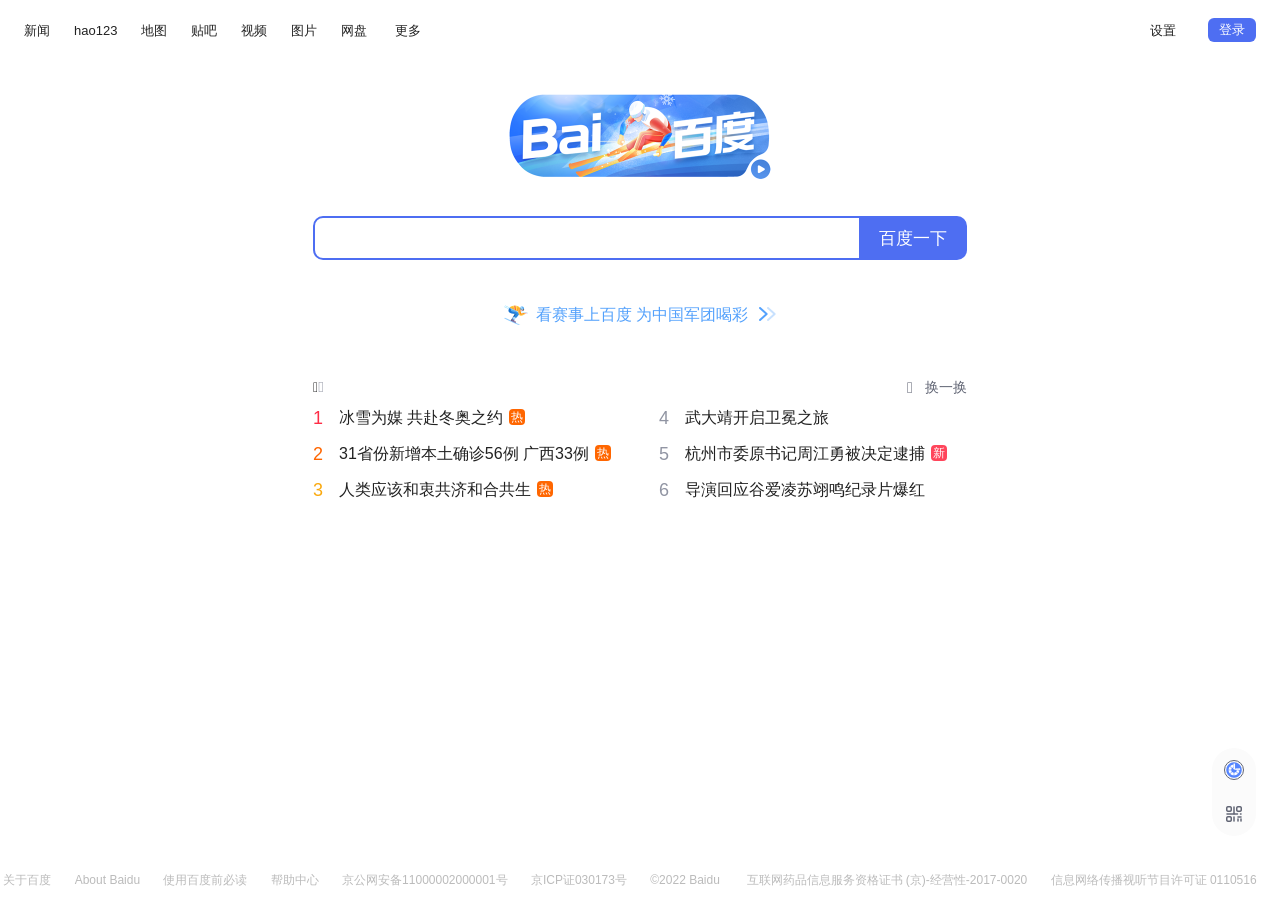
==== index.html @ 0b1e0e80 "first push" ====
<!DOCTYPE html>
<!--STATUS OK-->
<html>

<head>
    <meta charset="utf-8">
    <meta http-equiv="X-UA-Compatible" content="IE=edge,chrome=1">
    <meta content="always" name="referrer">
    <meta name="theme-color" content="#ffffff">
    <meta name="description" content="全球领先的中文搜索引擎、致力于让网民更便捷地获取信息，找到所求。百度超过千亿的中文网页数据库，可以瞬间找到相关的搜索结果。">
    <link rel="shortcut icon" href="favicon.ico" type="image/x-icon">
    <link rel="search" type="application/opensearchdescription+xml" href="/content-search.xml" title="百度搜索">
    <link rel="icon" sizes="any" mask="" href="img/baidu_85beaf5496f291521eb75ba38eacbd87.svg">
    <!-- <link rel="dns-prefetch" href="//dss0.bdstatic.com"> -->
    <!-- <link rel="dns-prefetch" href="//dss1.bdstatic.com"> -->
    <!-- <link rel="dns-prefetch" href="//ss1.bdstatic.com"> -->
    <!-- <link rel="dns-prefetch" href="//sp0.baidu.com"> -->
    <!-- <link rel="dns-prefetch" href="//sp1.baidu.com"> -->
    <!-- <link rel="dns-prefetch" href="//sp2.baidu.com"> -->
    <title>百度一下，你就知道</title>
    <style index="newi" type="text/css">
        #form .bdsug {
            top: 39px
        }

        .bdsug {
            display: none;
            position: absolute;
            width: 535px;
            background: #fff;
            border: 1px solid #ccc !important;
            _overflow: hidden;
            box-shadow: 1px 1px 3px #ededed;
            -webkit-box-shadow: 1px 1px 3px #ededed;
            -moz-box-shadow: 1px 1px 3px #ededed;
            -o-box-shadow: 1px 1px 3px #ededed
        }

        .bdsug li {
            width: 519px;
            color: #000;
            font: 14px arial;
            line-height: 25px;
            padding: 0 8px;
            position: relative;
            cursor: default
        }

        .bdsug li.bdsug-s {
            background: #f0f0f0
        }

        .bdsug-store span,
        .bdsug-store b {
            color: #7A77C8
        }

        .bdsug-store-del {
            font-size: 12px;
            color: #666;
            text-decoration: underline;
            position: absolute;
            right: 8px;
            top: 0;
            cursor: pointer;
            display: none
        }

        .bdsug-s .bdsug-store-del {
            display: inline-block
        }

        .bdsug-ala {
            display: inline-block;
            border-bottom: 1px solid #e6e6e6
        }

        .bdsug-ala h3 {
            line-height: 14px;
            background: url(//www.baidu.com/img/sug_bd.png?v=09816787.png) no-repeat left center;
            margin: 6px 0 4px;
            font-size: 12px;
            font-weight: 400;
            color: #7B7B7B;
            padding-left: 20px
        }

        .bdsug-ala p {
            font-size: 14px;
            font-weight: 700;
            padding-left: 20px
        }

        #m .bdsug .bdsug-direct p {
            color: #00c;
            font-weight: 700;
            line-height: 34px;
            padding: 0 8px;
            margin-top: 0;
            cursor: pointer;
            white-space: nowrap;
            overflow: hidden
        }

        #m .bdsug .bdsug-direct p img {
            width: 16px;
            height: 16px;
            margin: 7px 6px 9px 0;
            vertical-align: middle
        }

        #m .bdsug .bdsug-direct p span {
            margin-left: 8px
        }

        #form .bdsug .bdsug-direct {
            width: auto;
            padding: 0;
            border-bottom: 1px solid #f1f1f1
        }

        #form .bdsug .bdsug-direct p i {
            font-size: 12px;
            line-height: 100%;
            font-style: normal;
            font-weight: 400;
            color: #fff;
            background-color: #2b99ff;
            display: inline;
            text-align: center;
            padding: 1px 5px;
            *padding: 2px 5px 0;
            margin-left: 8px;
            overflow: hidden
        }

        .bdsug .bdsug-pcDirect {
            color: #000;
            font-size: 14px;
            line-height: 30px;
            height: 30px;
            background-color: #f8f8f8
        }

        .bdsug .bdsug-pc-direct-tip {
            position: absolute;
            right: 15px;
            top: 8px;
            width: 55px;
            height: 15px;
            display: block;
            background: url(http://pss.bdstatic.com/r/www/cache/static/global/img/pc_direct_42d6311.png) no-repeat 0 0
        }

        .bdsug li.bdsug-pcDirect-s {
            background-color: #f0f0f0
        }

        .bdsug .bdsug-pcDirect-is {
            color: #000;
            font-size: 14px;
            line-height: 22px;
            background-color: #f5f5f5
        }

        .bdsug .bdsug-pc-direct-tip-is {
            position: absolute;
            right: 15px;
            top: 3px;
            width: 55px;
            height: 15px;
            display: block;
            background: url(http://pss.bdstatic.com/r/www/cache/static/global/img/pc_direct_42d6311.png) no-repeat 0 0
        }

        .bdsug li.bdsug-pcDirect-is-s {
            background-color: #f0f0f0
        }

        .bdsug .bdsug-pcDirect-s .bdsug-pc-direct-tip,
        .bdsug .bdsug-pcDirect-is-s .bdsug-pc-direct-tip-is {
            background-position: 0 -15px
        }

        .bdsug .bdsug-newicon {
            color: #929292;
            opacity: .7;
            font-size: 12px;
            display: inline-block;
            line-height: 22px;
            letter-spacing: 2px
        }

        .bdsug .bdsug-s .bdsug-newicon {
            opacity: 1
        }

        .bdsug .bdsug-newicon i {
            letter-spacing: 0;
            font-style: normal
        }

        .bdsug .bdsug-feedback-wrap {
            display: none
        }

        .toggle-underline {
            text-decoration: none
        }

        .toggle-underline:hover {
            text-decoration: underline
        }

        .bdpfmenu,
        .usermenu {
            border: 1px solid #d1d1d1;
            position: absolute;
            width: 105px;
            top: 36px;
            z-index: 302;
            box-shadow: 1px 1px 5px #d1d1d1;
            -webkit-box-shadow: 1px 1px 5px #d1d1d1;
            -moz-box-shadow: 1px 1px 5px #d1d1d1;
            -o-box-shadow: 1px 1px 5px #d1d1d1
        }

        .bdpfmenu {
            font-size: 12px;
            background-color: #fff
        }

        .bdpfmenu a,
        .usermenu a {
            display: block;
            text-align: left;
            margin: 0 !important;
            padding: 0 9px;
            line-height: 26px;
            text-decoration: none
        }

        .briiconsbg {
            background-repeat: no-repeat;
            background-size: 300px 18px;
            background-image: url(http://pss.bdstatic.com/r/www/cache/static/home/img/icons_0c37e9b.png);
            background-image: url(http://pss.bdstatic.com/r/www/cache/static/home/img/icons_809ae65.gif)\9
        }

        .bdpfmenu a:link,
        .bdpfmenu a:visited,
        #u .usermenu a:link,
        #u .usermenu a:visited {
            background: #fff;
            color: #333
        }

        .bdpfmenu a:hover,
        .bdpfmenu a:active,
        #u .usermenu a:hover,
        #u .usermenu a:active {
            background: #38f;
            text-decoration: none;
            color: #fff
        }

        .bdpfmenu {
            width: 70px
        }

        #wrapper .bdnuarrow {
            width: 0;
            height: 0;
            font-size: 0;
            line-height: 0;
            display: block;
            position: absolute;
            top: -10px;
            left: 50%;
            margin-left: -5px
        }

        #wrapper .bdnuarrow em,
        #wrapper .bdnuarrow i {
            width: 0;
            height: 0;
            font-size: 0;
            line-height: 0;
            display: block;
            position: absolute;
            border: 5px solid transparent;
            border-style: dashed dashed solid
        }

        #wrapper .bdnuarrow em {
            border-bottom-color: #d8d8d8;
            top: -1px
        }

        #wrapper .bdnuarrow i {
            border-bottom-color: #fff;
            top: 0
        }

        #gxszHead .prefpanelclose {
            cursor: pointer;
            width: 16px;
            height: 16px;
            float: right;
            margin-top: 7px;
            background-position: -248px 0
        }

        #gxszHead .prefpanelclose:hover {
            background-position: -264px 0
        }

        .s_ipt::-webkit-input-placeholder {
            padding-left: 3px;
            color: #aaa;
            font-size: 13px
        }

        .s_ipt::-moz-placeholder {
            padding-left: 3px;
            color: #aaa;
            font-size: 13px
        }

        .s_ipt:-ms-input-placeholder {
            padding-left: 3px;
            color: #aaa;
            font-size: 13px
        }

        .s_ipt::placeholder {
            padding-left: 3px;
            color: #aaa;
            font-size: 13px
        }

        .kw-placeholder {
            position: absolute;
            top: 0;
            left: 0;
            color: #aaa;
            font-size: 13px;
            height: 40px;
            line-height: 40px;
            padding-left: 10px;
            max-width: 360px;
            z-index: 99;
            pointer-events: none
        }

        .kw-placeholder.kw-placehlder-high {
            height: 40px;
            line-height: 40px
        }

        .kw-placeholder.placeholders-hidden {
            visibility: hidden
        }

        #head_wrapper #form .bdsug-new {
            width: 544px;
            top: 35px;
            border-radius: 0 0 10px 10px;
            border: 2px solid #4E6EF2 !important;
            border-top: 0 !important;
            box-shadow: none;
            font-family: Arial, "PingFang SC", "Microsoft YaHei", sans-serif;
            z-index: 1
        }

        #head_wrapper.sam_head_wrapper2 #form .bdsug-new {
            width: 545px;
            z-index: 1;
            border: 1px solid #4E6EF2 !important;
            border-top: 0 !important
        }

        #head_wrapper #form .bdsug-new ul {
            margin: 7px 14px 0;
            padding: 8px 0 7px;
            background: 0 0;
            border-top: 2px solid #f5f5f6
        }

        #head_wrapper #form .bdsug-new ul li {
            width: auto;
            padding-left: 14px;
            margin-left: -14px;
            margin-right: -14px;
            color: #626675;
            line-height: 28px;
            background: 0 0;
            font-family: Arial, "PingFang SC", "Microsoft YaHei", sans-serif
        }

        #head_wrapper #form .bdsug-new ul li span {
            color: #626675
        }

        #head_wrapper #form .bdsug-new ul li b {
            font-weight: 400;
            color: #222
        }

        #head_wrapper #form .bdsug-new .bdsug-store-del {
            font-size: 13px;
            text-decoration: none;
            color: #9195A3;
            right: 16px
        }

        #head_wrapper #form .bdsug-new .bdsug-store-del:hover {
            color: #315EFB;
            cursor: pointer
        }

        #head_wrapper #form .bdsug-new ul li:hover,
        #head_wrapper #form .bdsug-new ul li:hover span,
        #head_wrapper #form .bdsug-new ul li:hover b {
            cursor: pointer
        }

        .wrapper_new #form .bdsug-new .bdsug-s {
            background-color: #F5F5F6 !important
        }

        .wrapper_new #form .sam_search .bdsug-new .bdsug-s {
            background-color: #F1F3FD !important
        }

        #head_wrapper #form .sam_search .bdsug-new .bdsug-s {
            background-color: #F1F3FD !important
        }

        #head .s-down #form .bdsug-new {
            top: 32px
        }

        .s-skin-hasbg #head_wrapper #form .bdsug-new {
            border-color: #4569ff !important;
            border-top: 0 !important
        }

        .s-skin-hasbg #head_wrapper.s-down #form .bdsug-new {
            border-color: #4e6ef2 !important;
            border-top: 0 !important
        }

        .s-skin-hasbg #head_wrapper.s-down #form.sam_search .bdsug-new {
            border-color: rgba(0, 0, 0, .05) !important;
            border-top: 1px solid rgba(0, 0, 0, .05) !important;
            top: 54px !important
        }

        #head_wrapper #form .bdsug-new .bdsug-s,
        #head_wrapper #form .bdsug-new .bdsug-s span,
        #head_wrapper #form .bdsug-new .bdsug-s b {
            color: #315EFB
        }

        #head_wrapper #form .bdsug-new>div span:hover,
        #head_wrapper #form .bdsug-new>div a:hover {
            color: #315EFB !important
        }

        #head_wrapper #form #kw.new-ipt-focus {
            border-color: #4e6ef2
        }

        #head_wrapper.s-down #form .sam-bdsug.bdsug-new {
            top: 52px
        }

        #head_wrapper #form .sam-bdsug.bdsug-new {
            width: 100%;
            box-shadow: 0 4px 4px 0 rgba(0, 0, 0, .1);
            border: 1px solid rgba(0, 0, 0, .05) !important;
            border-radius: 12px;
            top: 56px
        }

        #head_wrapper #form .sam-bdsug.bdsug-new ul {
            border: 0;
            padding: 0 0 7px
        }

        #head_wrapper #form .sam-bdsug.bdsug-new ul li {
            line-height: 32px
        }

        #head_wrapper #form .sam-bdsug.bdsug-new ul .bdsug-s {
            background-color: #F1F3FD !important
        }

        #head_wrapper #form .sam-bdsug.bdsug-new .bdsug-store-del {
            right: 15px
        }

        .sam_search .sam_search_rec,
        .sam_search .sam_search_soutu {
            z-index: 1;
            display: none;
            position: absolute;
            top: 50%;
            margin-top: -12px;
            font-size: 24px;
            color: #4E6EF2;
            height: 24px;
            line-height: 24px;
            width: 24px;
            cursor: pointer;
            -webkit-transform: translate3d(0, 0, 0);
            transform: translate3d(0, 0, 0);
            transition: transform .3s ease
        }

        .sam_search .sam_search_rec {
            right: 54px
        }

        .sam_search .sam_search_soutu {
            right: 14px
        }

        .sam_search .sam_search_rec:hover,
        .sam_search .sam_search_soutu:hover {
            color: #1D4FFF !important;
            transform: scale(1.08, 1.08)
        }

        .sam_search .sam_search_rec_hover,
        .sam_search .sam_search_soutu_hover {
            background: #626675;
            border-radius: 8px;
            height: 32px;
            width: 76px;
            text-align: center;
            line-height: 32px;
            font-size: 13px;
            color: #FFF;
            position: absolute;
            z-index: 2;
            top: 50px
        }

        .sam_search .sam_search_rec_hover:before,
        .sam_search .sam_search_soutu_hover:before {
            content: '';
            border: 4px solid transparent;
            border-bottom: 4px solid #626675;
            position: absolute;
            left: 50%;
            top: -8px;
            margin-left: -4px
        }

        .sam_search .sam_search_rec_hover {
            right: 29px
        }

        .sam_search .sam_search_soutu_hover {
            display: none;
            right: -12px
        }
    </style>
    <style type="text/css" index="superbase">
        blockquote,
        body,
        button,
        dd,
        dl,
        dt,
        fieldset,
        form,
        h1,
        h2,
        h3,
        h4,
        h5,
        h6,
        hr,
        input,
        legend,
        li,
        ol,
        p,
        pre,
        td,
        textarea,
        th,
        ul {
            margin: 0;
            padding: 0
        }

        html {
            color: #000;
            overflow-y: scroll;
            overflow: -moz-scrollbars
        }

        body,
        button,
        input,
        select,
        textarea {
            font-size: 12px;
            font-family: Arial, sans-serif
        }

        h1,
        h2,
        h3,
        h4,
        h5,
        h6 {
            font-size: 100%
        }

        em {
            font-style: normal
        }

        small {
            font-size: 12px
        }

        ol,
        ul {
            list-style: none
        }

        a {
            text-decoration: none
        }

        a:hover {
            text-decoration: underline
        }

        legend {
            color: #000
        }

        fieldset,
        img {
            border: 0
        }

        button,
        input,
        select,
        textarea {
            font-size: 100%
        }

        table {
            border-collapse: collapse;
            border-spacing: 0
        }

        img {
            -ms-interpolation-mode: bicubic
        }

        textarea {
            resize: vertical
        }

        .left {
            float: left
        }

        .right {
            float: right
        }

        .overflow {
            overflow: hidden
        }

        .hide {
            display: none
        }

        .block {
            display: block
        }

        .inline {
            display: inline
        }

        .error {
            color: red;
            font-size: 12px
        }

        button,
        label {
            cursor: pointer
        }

        .clearfix:after {
            content: '\20';
            display: block;
            height: 0;
            clear: both
        }

        .clearfix {
            zoom: 1
        }

        .clear {
            clear: both;
            height: 0;
            line-height: 0;
            font-size: 0;
            visibility: hidden;
            overflow: hidden
        }

        .wordwrap {
            word-break: break-all;
            word-wrap: break-word
        }

        .s-yahei {
            font-family: arial, 'Microsoft Yahei', '微软雅黑'
        }

        pre.wordwrap {
            white-space: pre-wrap
        }

        body {
            text-align: center;
            background: #fff
        }

        body,
        form {
            position: relative;
            z-index: 0
        }

        td {
            text-align: left
        }

        img {
            border: 0
        }

        #s_wrap {
            position: relative;
            z-index: 0;
            min-width: 1000px
        }

        #wrapper {
            height: 100%
        }

        #head .s-ps-islite {
            _padding-bottom: 370px
        }

        #head_wrapper.s-ps-islite {
            padding-bottom: 370px
        }

        #head_wrapper.s-ps-islite #s_lm_wrap {
            bottom: 298px;
            background: 0 0 !important;
            filter: none !important
        }

        #head_wrapper.s-ps-islite .s_form {
            position: relative;
            z-index: 1
        }

        #head_wrapper.s-ps-islite .fm {
            position: absolute;
            bottom: 0
        }

        #head_wrapper.s-ps-islite .s-p-top {
            position: absolute;
            bottom: 40px;
            width: 100%;
            height: 181px
        }

        #head_wrapper.s-ps-islite #s_lg_img,
        #head_wrapper.s-ps-islite #s_lg_img_aging,
        #head_wrapper.s-ps-islite #s_lg_img_new {
            position: static;
            margin: 33px auto 0 auto
        }

        .s_lm_hide {
            display: none !important
        }

        #head_wrapper.s-down #s_lm_wrap {
            display: none
        }

        .s-lite-version #m {
            padding-top: 125px
        }

        #s_lg_img,
        #s_lg_img_aging,
        #s_lg_img_new {
            position: absolute;
            bottom: 10px;
            left: 50%;
            margin-left: -135px
        }

        #form {
            z-index: 1
        }

        #s_lm_wrap {
            position: absolute;
            margin-left: -447px;
            bottom: 0;
            left: 50%;
            z-index: 0;
            height: 30px;
            width: 895px;
            line-height: 30px;
            text-align: center
        }

        .s-skin-hasbg #s_lm_wrap {
            background: 0 0;
            background-image: -webkit-gradient(linear, left top, left bottom, from(rgba(0, 0, 0, .3)), to(rgba(0, 0, 0, .3)));
            background-image: -moz-linear-gradient(rgba(0, 0, 0, .3) 0, rgba(0, 0, 0, .3) 100%);
            background-image: -ms-linear-gradient(rgba(0, 0, 0, .3) 0, rgba(0, 0, 0, .3) 100%);
            background-image: -o-linear-gradient(rgba(0, 0, 0, .3) 0, rgba(0, 0, 0, .3) 100%);
            background-image: linear-gradient(rgba(0, 0, 0, .3) 0, rgba(0, 0, 0, .3) 100%);
            filter: progid:DXImageTransform.Microsoft.gradient(startColorstr=#66000000, endColorstr=#66000000)
        }

        #s_lm_wrap.s-down {
            display: none
        }

        #lm {
            color: #666;
            height: 15px;
            line-height: 16px;
            padding: 7px 0
        }

        #lm a {
            text-decoration: underline;
            color: #666
        }

        #nv {
            margin: 0 0 5px;
            _margin-bottom: 4px;
            padding: 2px 0 0;
            text-align: left;
            text-indent: 50px
        }

        #nv a,
        #nv b {
            margin-left: 19px
        }

        #lk,
        #nv a,
        #nv b,
        .btn {
            font-size: 14px
        }

        .s-down .s_form {
            padding-left: 0;
            margin-top: 0;
            min-height: 0
        }

        .s_form .tools {
            position: absolute;
            right: -55px
        }

        .s_form_wrapper {
            height: 100%
        }

        #head_wrapper.s-down #mCon span {
            color: #000
        }

        #lk {
            margin: 33px 0
        }

        #lk span {
            font: 14px "\5b8b\4f53"
        }

        #lh {
            margin: 16px 0 5px;
            word-spacing: 3px
        }

        #mCon {
            height: 15px;
            line-height: 15px;
            width: 28px;
            padding: 10px 8px 0 0;
            cursor: pointer;
            background: url(http://ss.bdimg.com/static/superman/img/spis7-d578e7ff4b.png) no-repeat -684px -605px
        }

        #mCon span {
            color: #333;
            cursor: default;
            display: block
        }

        #mCon .hw {
            text-decoration: underline;
            cursor: pointer
        }

        #mMenu {
            width: 56px;
            border: 1px solid #9b9b9b;
            list-style: none;
            position: absolute;
            right: -9px;
            top: 30px;
            display: none;
            background: #fff;
            box-shadow: 1px 1px 2px #ccc;
            -moz-box-shadow: 1px 1px 2px #ccc;
            -webkit-box-shadow: 1px 1px 2px #ccc;
            filter: progid:DXImageTransform.Microsoft.Shadow(Strength=2, Direction=135, Color="#cccccc")\9
        }

        #mMenu a,
        #mMenu a:visited {
            color: #00c;
            width: 100%;
            height: 100%;
            display: block;
            line-height: 22px;
            text-indent: 6px;
            text-decoration: none;
            filter: none\9
        }

        #mMenu a:hover {
            background: #ebebeb
        }

        #mMenu .ln {
            height: 1px;
            background: #ebebeb;
            overflow: hidden;
            font-size: 1px;
            line-height: 1px;
            margin-top: -1px
        }

        #cp,
        #cp a {
            color: #77c
        }

        #tb_mr {
            color: #00c;
            cursor: pointer;
            position: relative;
            z-index: 200
        }

        #tb_mr b {
            font-weight: 400
        }

        #nv a,
        #tb_mr b {
            text-decoration: underline
        }

        #nv a {
            color: #00c
        }

        #hwr_div,
        #loading {
            z-index: 3000
        }

        .bd_bear_home {
            display: none
        }

        #mHolder {
            display: none
        }

        #mHolder .c-icon {
            right: 0;
            top: 0;
            position: absolute;
            float: right;
            width: 15px;
            height: 15px
        }

        .main {
            display: none
        }

        #s_feed {
            display: none
        }

        .s-ps-sug {
            border: 1px solid #ccc !important;
            box-shadow: 1px 1px 3px #ededed;
            -webkit-box-shadow: 1px 1px 3px #ededed;
            -moz-box-shadow: 1px 1px 3px #ededed;
            -o-box-shadow: 1px 1px 3px #ededed;
            position: absolute;
            top: 32px;
            left: 0
        }

        .s-ps-sug table {
            width: 100%;
            background: #fff;
            cursor: default
        }

        .s-ps-sug td {
            color: #000;
            font: 14px arial;
            height: 25px;
            line-height: 25px;
            padding: 0 8px
        }

        .s-ps-sug td b {
            color: #000
        }

        .s-ps-sug .mo {
            background: #ebebeb;
            cursor: pointer
        }

        .s-ps-sug .ml {
            background: #fff
        }

        .s-ps-sug td.sug_storage {
            color: #7a77c8
        }

        .s-ps-sug td.sug_storage b {
            color: #7a77c8
        }

        .s-ps-sug .sug_del {
            font-size: 12px;
            color: #666;
            text-decoration: underline;
            float: right;
            cursor: pointer;
            display: none
        }

        .s-ps-sug .sug_del {
            font-size: 12px;
            color: #666;
            text-decoration: underline;
            float: right;
            cursor: pointer;
            display: none
        }

        .s-ps-sug .mo .sug_del {
            display: block
        }

        .s-ps-sug .sug_ala {
            border-bottom: 1px solid #e6e6e6
        }

        .s-ps-sug td h3 {
            line-height: 14px;
            margin: 6px 0 4px 0;
            font-size: 12px;
            font-weight: 400;
            color: #7b7b7b;
            padding-left: 20px;
            background: url(img/sug_bd.png) no-repeat left center
        }

        .s-ps-sug td p {
            font-size: 14px;
            font-weight: 700;
            padding-left: 20px
        }

        .s-ps-sug td p span {
            font-size: 12px;
            font-weight: 400;
            color: #7b7b7b
        }

        #s_user_center {
            font-weight: 400;
            background-position: right -223px\9
        }

        #s_user_center_menu {
            right: 131px
        }

        .s-ps-islite #nv {
            padding-top: 22px;
            line-height: 16px;
            height: 16px;
            margin-bottom: 13px
        }

        #form .bdsug .bdsug-direct {
            width: auto;
            padding: 0;
            border-bottom: 1px solid #f1f1f1
        }

        #head_wrapper .bdsug .bdsug-direct p {
            color: #00c;
            font-weight: 700;
            line-height: 34px;
            padding: 0 8px;
            margin-top: 0;
            cursor: pointer;
            white-space: nowrap;
            overflow: hidden
        }

        #head_wrapper .bdsug .bdsug-direct p img {
            width: 16px;
            height: 16px;
            margin: 7px 6px 9px 0;
            vertical-align: middle
        }

        #head_wrapper .bdsug .bdsug-direct p span {
            margin-left: 8px
        }

        #head_wrapper .bdsug .bdsug-direct p i {
            font-size: 12px;
            line-height: 100%;
            font-style: normal;
            font-weight: 400;
            color: #fff;
            background-color: #2b99ff;
            display: inline;
            text-align: center;
            padding: 1px 5px;
            *padding: 2px 5px 0 5px;
            margin-left: 8px;
            overflow: hidden
        }

        #result_logo,
        #s_tab,
        #u,
        #wrapper_wrapper {
            display: none
        }

        #prefpanel {
            background: #fafafa;
            display: none;
            opacity: 0;
            position: fixed;
            _position: absolute;
            top: -359px;
            z-index: 500;
            width: 100%;
            min-width: 960px;
            border-bottom: 1px solid #ebebeb;
            *left: 0 !important;
            text-align: left
        }

        #prefpanel form {
            _width: 850px
        }

        @font-face {
            font-family: cIconfont;
            src: url(http://ss.bdimg.com/static/superman/font/iconfont-5f3e71d33e.eot);
            src: url(http://ss.bdimg.com/static/superman/font/iconfont-5f3e71d33e.eot?#iefix) format('embedded-opentype'), url(http://ss.bdimg.com/static/superman/font/iconfont-3585cbf68d.woff2) format('woff2'), url(http://ss.bdimg.com/static/superman/font/iconfont-37ce8725be.woff) format('woff'), url(http://ss.bdimg.com/static/superman/font/iconfont-1965a6bc45.ttf) format('truetype'), url(http://ss.bdimg.com/static/superman/font/iconfont-2f199a6ba1.svg#iconfont) format('svg')
        }

        .c-gap-top-small {
            margin-top: 3px
        }

        .c-gap-top {
            margin-top: 7px
        }

        .c-gap-top-large {
            margin-top: 11px
        }

        .c-gap-top-mini {
            margin-top: 2px
        }

        .c-gap-top-xsmall {
            margin-top: 4px
        }

        .c-gap-top-middle {
            margin-top: 10px
        }

        .c-gap-bottom-small {
            margin-bottom: 3px
        }

        .c-gap-bottom {
            margin-bottom: 7px
        }

        .c-gap-bottom-large {
            margin-bottom: 11px
        }

        .c-gap-bottom-mini {
            margin-bottom: 2px
        }

        .c-gap-bottom-xsmall {
            margin-bottom: 4px
        }

        .c-gap-bottom-middle {
            margin-bottom: 10px
        }

        .c-gap-left {
            margin-left: 12px
        }

        .c-gap-left-small {
            margin-left: 8px
        }

        .c-gap-left-xsmall {
            margin-left: 4px
        }

        .c-gap-left-mini {
            margin-left: 2px
        }

        .c-gap-left-large {
            margin-left: 16px
        }

        .c-gap-left-middle {
            margin-left: 10px
        }

        .c-gap-right {
            margin-right: 12px
        }

        .c-gap-right-small {
            margin-right: 8px
        }

        .c-gap-right-xsmall {
            margin-right: 4px
        }

        .c-gap-right-mini {
            margin-right: 2px
        }

        .c-gap-right-large {
            margin-right: 16px
        }

        .c-gap-right-middle {
            margin-right: 10px
        }

        .c-gap-icon-right-small {
            margin-right: 5px
        }

        .c-gap-icon-right {
            margin-right: 10px
        }

        .c-gap-icon-left-small {
            margin-left: 5px
        }

        .c-gap-icon-left {
            margin-left: 10px
        }

        .c-row {
            *zoom: 1
        }

        .c-row:after {
            display: block;
            height: 0;
            content: "";
            clear: both;
            visibility: hidden
        }

        .c-span1 {
            width: 32px
        }

        .c-span2 {
            width: 80px
        }

        .c-span3 {
            width: 128px
        }

        .c-span4 {
            width: 176px
        }

        .c-span5 {
            width: 224px
        }

        .c-span6 {
            width: 272px
        }

        .c-span7 {
            width: 320px
        }

        .c-span8 {
            width: 368px
        }

        .c-span9 {
            width: 416px
        }

        .c-span10 {
            width: 464px
        }

        .c-span11 {
            width: 512px
        }

        .c-span12 {
            width: 560px
        }

        .c-span10,
        .c-span11,
        .c-span12,
        .c-span2,
        .c-span3,
        .c-span4,
        .c-span5,
        .c-span6,
        .c-span7,
        .c-span8,
        .c-span9 {
            float: left;
            _display: inline;
            margin-right: 16px;
            list-style: none
        }

        .c-span-last {
            margin-right: 0
        }

        .c-span-last-s {
            margin-right: 0
        }

        .c-feed-box .c-span1 {
            width: 43px
        }

        .c-feed-box .c-span2 {
            width: 90px
        }

        .c-feed-box .c-span3 {
            width: 137px
        }

        .c-feed-box .c-span4 {
            width: 184px
        }

        .c-feed-box .c-span5 {
            width: 231px
        }

        .c-feed-box .c-span6 {
            width: 278px
        }

        .c-feed-box .c-span7 {
            width: 325px
        }

        .c-feed-box .c-span8 {
            width: 372px
        }

        .c-feed-box .c-span9 {
            width: 419px
        }

        .c-feed-box .c-span10 {
            width: 466px
        }

        .c-feed-box .c-span11 {
            width: 513px
        }

        .c-feed-box .c-span12 {
            width: 560px
        }

        .c-feed-box .c-span10,
        .c-feed-box .c-span11,
        .c-feed-box .c-span12,
        .c-feed-box .c-span2,
        .c-feed-box .c-span3,
        .c-feed-box .c-span4,
        .c-feed-box .c-span5,
        .c-feed-box .c-span6,
        .c-feed-box .c-span7,
        .c-feed-box .c-span8,
        .c-feed-box .c-span9 {
            margin-right: 4px
        }

        .c-feed-box .c-span-last {
            margin-right: 0
        }

        .c-index {
            display: inline-block;
            width: 14px;
            padding: 1px 0;
            line-height: 100%;
            text-align: center;
            color: #fff;
            background-color: #8eb9f5;
            font-size: 12px
        }

        .c-index-hot,
        .c-index-hot1 {
            background-color: #f54545
        }

        .c-index-hot2 {
            background-color: #ff8547
        }

        .c-index-hot3 {
            background-color: #ffac38
        }

        .c-index-single {
            display: inline-block;
            background: 0 0;
            color: #9195a3;
            width: 18px;
            font-size: 15px;
            letter-spacing: -1px
        }

        .c-index-single-hot,
        .c-index-single-hot1 {
            color: #fe2d46
        }

        .c-index-single-hot2 {
            color: #f60
        }

        .c-index-single-hot3 {
            color: #faa90e
        }

        .c-font-sigma {
            font: 36px/60px Arial, sans-serif
        }

        .c-font-large {
            font: 20px/30px Arial, sans-serif
        }

        .c-font-big {
            font: 20px/30px Arial, sans-serif
        }

        .c-font-special {
            font: 16px/26px Arial, sans-serif
        }

        .c-font-medium {
            font: 14px/24px Arial, sans-serif
        }

        .c-font-middle {
            font: 14px/24px Arial, sans-serif
        }

        .c-font-normal {
            font: 13px/23px Arial, sans-serif
        }

        .c-font-small {
            font: 12px/20px Arial, sans-serif
        }

        .c-font-family {
            font-family: Arial, sans-serif
        }

        .c-color-t {
            color: #222
        }

        .c-color-text {
            color: #333
        }

        .c-color-gray {
            color: #626675
        }

        .c-color-gray2 {
            color: #9195a3
        }

        .c-color-visited {
            color: #626675
        }

        .c-color-orange {
            color: #fa4901
        }

        .c-color-green {
            color: #0ebe90
        }

        .c-color-ad {
            color: #77a9f9
        }

        .c-color-red {
            color: #f63051
        }

        .c-color-red:visited {
            color: #f63051
        }

        .c-color-warn {
            color: #ff7900
        }

        .c-color-warn:visited {
            color: #ff7900
        }

        .c-color-link {
            color: #3951b3
        }

        .c-btn,
        .c-btn:visited {
            color: #333 !important
        }

        .c-btn {
            display: inline-block;
            overflow: hidden;
            font-family: inherit;
            font-weight: 400;
            text-align: center;
            vertical-align: middle;
            outline: 0;
            border: 0;
            height: 30px;
            width: 80px;
            line-height: 30px;
            font-size: 13px;
            border-radius: 6px;
            padding: 0;
            background-color: #f5f5f6;
            *zoom: 1;
            cursor: pointer
        }

        .c-btn:hover {
            background-color: #315efb;
            color: #fff !important
        }

        a.c-btn {
            text-decoration: none
        }

        button.c-btn {
            *overflow: visible;
            border: 0
        }

        button.c-btn::-moz-focus-inner {
            padding: 0;
            border: 0
        }

        .c-btn-disable {
            color: #c4c7ce !important
        }

        .c-btn-disable:visited {
            color: #c4c7ce !important
        }

        .c-btn-disable:hover {
            cursor: default;
            color: #c4c7ce !important;
            background-color: #f5f5f6
        }

        .c-btn-mini {
            height: 24px;
            width: 48px;
            line-height: 24px
        }

        .c-btn-mini .c-icon {
            margin-top: 2px
        }

        .c-btn-large {
            height: 30px;
            line-height: 30px;
            font-size: 14px
        }

        button.c-btn-large {
            height: 30px;
            _line-height: 24px
        }

        .c-btn-large .c-icon {
            margin-top: 7px;
            _margin-top: 6px
        }

        .c-btn-primary,
        .c-btn-primary:visited {
            color: #fff !important
        }

        .c-btn-primary {
            background-color: #4e6ef2
        }

        .c-btn-primary:hover {
            background-color: #315efb
        }

        .c-btn-weak {
            height: 24px;
            line-height: 24px;
            border-radius: 4px;
            font-size: 12px
        }

        .c-btn-add {
            width: 32px;
            height: 32px;
            line-height: 32px;
            text-align: center;
            color: #9195a3 !important
        }

        .c-btn-add:hover {
            background-color: #4e6ef2;
            color: #fff !important
        }

        .c-btn-add .c-icon {
            float: none
        }

        .c-btn-add-disable:hover {
            cursor: default;
            color: #c4c7ce !important;
            background-color: #f5f5f6
        }

        .c-select {
            position: relative;
            display: inline-block;
            width: 96px;
            box-sizing: border-box;
            -webkit-box-sizing: border-box;
            -moz-box-sizing: border-box;
            vertical-align: middle;
            color: #222;
            font: 13px/23px Arial, sans-serif
        }

        .c-select-selection {
            display: block;
            height: 30px;
            line-height: 29px;
            box-sizing: border-box;
            -webkit-box-sizing: border-box;
            -moz-box-sizing: border-box;
            padding: 0 26px 0 10px;
            background-color: #fff;
            border-radius: 6px;
            border: 1px solid #d7d9e0;
            outline: 0;
            user-select: none;
            cursor: pointer;
            position: relative;
            overflow: hidden;
            text-overflow: ellipsis;
            white-space: nowrap
        }

        .c-select-arrow,
        .c-select-arrow-up {
            position: absolute;
            top: -1px;
            right: 10px;
            color: #9195a3;
            font-size: 16px
        }

        .c-select-dropdown {
            display: none;
            position: absolute;
            padding-top: 4px;
            top: 25px;
            z-index: 999;
            left: 0;
            width: 94px;
            box-sizing: content-box;
            -webkit-box-sizing: content-box;
            -moz-box-sizing: content-box;
            background: #fff;
            border-radius: 0 0 6px 6px;
            border: 1px solid #d7d9e0;
            border-top: 0;
            zoom: 1
        }

        .c-select-split {
            border-top: 1px solid #f5f5f5;
            margin: 0 5px
        }

        .c-select-dropdown-list {
            padding: 0;
            margin: 5px 0 0;
            list-style: none
        }

        .c-select-dropdown-list.c-select-scroll {
            max-height: 207px;
            overflow-y: auto;
            overflow-x: hidden;
            margin-right: 5px;
            margin-bottom: 9px
        }

        .c-select-dropdown-list.c-select-scroll::-webkit-scrollbar {
            width: 2px
        }

        .c-select-dropdown-list.c-select-scroll::-webkit-scrollbar-track {
            width: 2px;
            background: #f5f5f6;
            border-radius: 1px
        }

        .c-select-dropdown-list.c-select-scroll::-webkit-scrollbar-thumb {
            width: 2px;
            height: 58px;
            background-color: #4e71f2;
            border-radius: 1px
        }

        .c-select-dropdown-list.c-select-scroll .c-select-item:last-child {
            margin: 0
        }

        .c-select-item {
            margin: 0 0 4px;
            padding: 0 10px;
            clear: both;
            white-space: nowrap;
            list-style: none;
            cursor: pointer;
            box-sizing: border-box;
            -webkit-box-sizing: border-box;
            -moz-box-sizing: border-box
        }

        .c-select-item:hover {
            color: #315efb
        }

        .c-select-item-selected {
            color: #315efb
        }

        .c-select-arrow-up {
            display: none
        }

        .c-select-visible .c-select-selection {
            border-radius: 6px 6px 0 0
        }

        .c-select-visible .c-select-dropdown {
            display: block
        }

        .c-select-visible .c-select-arrow {
            display: none
        }

        .c-select-visible .c-select-arrow-up {
            display: inline-block
        }

        .c-img {
            position: relative;
            display: block;
            min-height: 1px;
            border: 0;
            line-height: 0;
            background: #f5f5f6;
            overflow: hidden
        }

        .c-img img {
            width: 100%
        }

        .c-img1 {
            width: 32px
        }

        .c-img2 {
            width: 80px
        }

        .c-img3 {
            width: 128px
        }

        .c-img4 {
            width: 176px
        }

        .c-img6 {
            width: 272px
        }

        .c-img12 {
            width: 560px
        }

        .c-feed-box .c-img1 {
            width: 43px
        }

        .c-feed-box .c-img2 {
            width: 90px
        }

        .c-feed-box .c-img3 {
            width: 137px
        }

        .c-feed-box .c-img4 {
            width: 184px
        }

        .c-feed-box .c-img6 {
            width: 278px
        }

        .c-feed-box .c-img12 {
            width: 560px
        }

        .c-img-l,
        .c-img-s,
        .c-img-v,
        .c-img-w,
        .c-img-x,
        .c-img-y,
        .c-img-z {
            height: 0;
            overflow: hidden
        }

        .c-img-s {
            padding-bottom: 100%
        }

        .c-img-l {
            padding-bottom: 133.33333333%
        }

        .c-img-w {
            padding-bottom: 56.25%
        }

        .c-img-x {
            padding-bottom: 75%
        }

        .c-img-y {
            padding-bottom: 66.66666667%
        }

        .c-img-v {
            padding-bottom: 116.66666667%
        }

        .c-img-z {
            padding-bottom: 62.5%
        }

        .c-img-radius {
            border-radius: 6px
        }

        .c-img-radius-s {
            border-radius: 2px
        }

        .c-img-radius-small {
            border-radius: 2px
        }

        .c-img-radius-large {
            border-radius: 12px
        }

        .c-img-radius-middle {
            border-radius: 4px
        }

        .c-img-radius-left {
            border-top-left-radius: 6px;
            border-bottom-left-radius: 6px
        }

        .c-img-radius-right {
            border-top-right-radius: 6px;
            border-bottom-right-radius: 6px
        }

        .c-img-radius-left-s {
            border-top-left-radius: 2px;
            border-bottom-left-radius: 2px
        }

        .c-img-radius-right-s {
            border-top-right-radius: 2px;
            border-bottom-right-radius: 2px
        }

        .c-img-radius-left-l {
            border-top-left-radius: 12px;
            border-bottom-left-radius: 12px
        }

        .c-img-radius-right-l {
            border-top-right-radius: 12px;
            border-bottom-right-radius: 12px
        }

        .c-img-mask {
            position: absolute;
            top: 0;
            left: 0;
            z-index: 2;
            width: 100%;
            height: 100%;
            background-image: radial-gradient(circle, rgba(0, 0, 0, 0), rgba(0, 0, 0, .04));
            background-image: -ms-radial-gradient(circle, rgba(0, 0, 0, 0), rgba(0, 0, 0, .04))
        }

        .c-img-border {
            content: '';
            position: absolute;
            top: 0;
            left: 0;
            bottom: 0;
            right: 0;
            border: 1px solid rgba(0, 0, 0, .05)
        }

        .c-img-circle {
            border-radius: 100%;
            overflow: hidden
        }

        .c-input {
            display: inline-block;
            font: 13px/23px Arial, sans-serif;
            color: #333;
            padding: 0 10px;
            border: 1px solid #d7d9e0;
            border-radius: 6px;
            height: 28px;
            line-height: 28px\9;
            font-size: 13px;
            outline: 0;
            box-sizing: content-box;
            -webkit-box-sizing: content-box;
            -moz-box-sizing: content-box;
            vertical-align: top;
            overflow: hidden
        }

        .c-input .c-icon {
            float: right;
            margin-top: 6px;
            font-size: 16px;
            color: #9195a3
        }

        .c-input .c-icon-left {
            float: left;
            margin-right: 4px
        }

        .c-input input {
            float: left;
            font-size: 13px;
            border: 0;
            outline: 0
        }

        .c-input input::-webkit-input-placeholder {
            color: #9195a3
        }

        .c-input input::-ms-input-placeholder {
            color: #9195a3
        }

        .c-input input::-moz-placeholder {
            color: #9195a3
        }

        .c-input::-webkit-input-placeholder {
            color: #9195a3
        }

        .c-input::-ms-input-placeholder {
            color: #9195a3
        }

        .c-input::-moz-placeholder {
            color: #9195a3
        }

        .c-input {
            width: 394px
        }

        .c-input input {
            width: 374px
        }

        .c-input-xmini {
            width: 154px
        }

        .c-input-xmini input {
            width: 134px
        }

        .c-input-mini {
            width: 202px
        }

        .c-input-mini input {
            width: 182px
        }

        .c-input-small {
            width: 346px
        }

        .c-input-small input {
            width: 326px
        }

        .c-input-large {
            width: 442px
        }

        .c-input-large input {
            width: 422px
        }

        .c-input-xlarge {
            width: 730px
        }

        .c-input-xlarge input {
            width: 710px
        }

        .c-input12 {
            width: 538px
        }

        .c-input12 input {
            width: 518px
        }

        .c-input20 {
            width: 922px
        }

        .c-input20 input {
            width: 902px
        }

        .c-checkbox,
        .c-radio {
            display: inline-block;
            position: relative;
            white-space: nowrap;
            outline: 0;
            line-height: 1;
            vertical-align: middle;
            cursor: pointer;
            width: 16px;
            height: 16px
        }

        .c-checkbox-inner,
        .c-radio-inner {
            display: inline-block;
            position: relative;
            width: 16px;
            height: 16px;
            line-height: 16px;
            text-align: center;
            top: 0;
            left: 0;
            background-color: #fff;
            color: #d7d9e0
        }

        .c-checkbox-input,
        .c-radio-input {
            position: absolute;
            top: 0;
            bottom: 0;
            left: 0;
            right: 0;
            z-index: 1;
            opacity: 0;
            filter: alpha(opacity=0)\9;
            user-select: none;
            margin: 0;
            padding: 0;
            width: 100%;
            height: 100%;
            cursor: pointer;
            zoom: 1
        }

        .c-checkbox-inner-i,
        .c-radio-inner-i {
            display: none;
            font-size: 16px
        }

        .c-checkbox-inner-bg,
        .c-radio-inner-bg {
            font-size: 16px;
            position: absolute;
            top: 0;
            left: 0;
            z-index: 1
        }

        .c-checkbox-checked .c-checkbox-inner-i,
        .c-radio-checked .c-radio-inner-i {
            color: #4e71f2;
            display: inline-block
        }

        .c-textarea {
            font: 13px/23px Arial, sans-serif;
            color: #333;
            padding: 0 10px;
            border: 1px solid #d7d9e0;
            border-radius: 6px;
            padding: 5px 10px;
            resize: none;
            outline: 0
        }

        .c-textarea::-webkit-input-placeholder {
            color: #9195a3
        }

        .c-textarea::-ms-input-placeholder {
            color: #9195a3
        }

        .c-textarea::-moz-placeholder {
            color: #9195a3
        }

        .c-icon {
            font-family: cIconfont !important;
            font-style: normal;
            -webkit-font-smoothing: antialiased;
            -moz-osx-font-smoothing: grayscale
        }

        .c-line-clamp1 {
            overflow: hidden;
            text-overflow: ellipsis;
            white-space: nowrap
        }

        .c-line-clamp2 {
            display: -webkit-box;
            overflow: hidden;
            -webkit-line-clamp: 2;
            -webkit-box-orient: vertical
        }

        .c-text {
            display: inline-block;
            padding: 0 2px;
            text-align: center;
            vertical-align: middle;
            font-style: normal;
            color: #fff;
            overflow: hidden;
            line-height: 16px;
            height: 16px;
            font-size: 12px;
            border-radius: 4px;
            font-weight: 200
        }

        a.c-text {
            text-decoration: none !important
        }

        .c-text-info {
            padding-left: 0;
            padding-right: 0;
            font-weight: 700;
            color: #2b99ff;
            vertical-align: text-bottom
        }

        .c-text-info span {
            padding: 0 2px;
            font-weight: 400
        }

        .c-text-important {
            background-color: #1cb7fd
        }

        .c-text-public {
            background-color: #4e6ef2
        }

        .c-text-warning {
            background-color: #f60
        }

        .c-text-prompt {
            background-color: #ffc20d
        }

        .c-text-danger {
            background-color: #f73131
        }

        .c-text-safe {
            background-color: #39b362
        }

        .c-text-mult {
            padding: 0 4px;
            line-height: 18px;
            height: 18px;
            border-radius: 4px;
            font-weight: 400
        }

        .c-text-blue {
            background-color: #4e6ef2
        }

        .c-text-blue-border {
            border: 1px solid #cbd2ff;
            padding: 0 8px;
            border-radius: 4px;
            font-weight: 400;
            color: #4e6ef2 !important
        }

        .c-text-green {
            background-color: #39b362
        }

        .c-text-green-border {
            border: 1px solid #c9e7cd;
            padding: 0 8px;
            border-radius: 4px;
            font-weight: 400;
            color: #39b362 !important
        }

        .c-text-red {
            background-color: #f73131
        }

        .c-text-red-border {
            border: 1px solid #f0c8bd;
            padding: 0 8px;
            border-radius: 4px;
            font-weight: 400;
            color: #f73131 !important
        }

        .c-text-yellow {
            background-color: #ffc20d
        }

        .c-text-yellow-border {
            border: 1px solid #fcedb1;
            padding: 0 8px;
            border-radius: 4px;
            font-weight: 400;
            color: #ffc20d !important
        }

        .c-text-orange {
            background-color: #f60
        }

        .c-text-orange-border {
            border: 1px solid #f8d2b0;
            padding: 0 8px;
            border-radius: 4px;
            font-weight: 400;
            color: #f60 !important
        }

        .c-text-pink {
            background-color: #fc3274
        }

        .c-text-pink-border {
            border: 1px solid #f6c4d7;
            padding: 0 8px;
            border-radius: 4px;
            font-weight: 400;
            color: #fc3274 !important
        }

        .c-text-gray {
            background-color: #626675
        }

        .c-text-gray-border {
            border: 1px solid #dbdbdb;
            padding: 0 8px;
            border-radius: 4px;
            font-weight: 400;
            color: #626675 !important
        }

        .c-text-dark-red {
            background-color: #cc2929
        }

        .c-text-gray-opacity {
            background-color: rgba(0, 0, 0, .3)
        }

        .c-text-white-border {
            border: 1px solid rgba(255, 255, 255, .8);
            padding: 0 8px;
            border-radius: 4px;
            font-weight: 400;
            color: #fff !important
        }

        .c-text-hot {
            background-color: #f60
        }

        .c-text-new {
            background-color: #ff455b
        }

        .c-text-fei {
            background-color: #fc3200
        }

        .c-text-bao {
            background-color: #de1544
        }

        .c-text-rec {
            background-color: #4dadfe
        }

        .c-text-business {
            background-color: #b4c4ff
        }

        .c-text-time {
            background-color: rgba(0, 0, 0, .3)
        }

        .c-wrapper {
            word-wrap: break-word;
            word-break: break-all;
            font: 14px/24px Arial, sans-serif;
            color: #222
        }

        .c-wrapper:after {
            display: block;
            height: 0;
            content: "";
            clear: both;
            visibility: hidden
        }

        .c-container {
            width: 560px
        }

        .c-wrapper-l {
            width: 1088px
        }

        .c-wrapper-l .c-container-r {
            width: 368px
        }

        .c-wrapper-s {
            width: 944px
        }

        .c-wrapper-s .c-container-r {
            width: 272px
        }

        @media screen and (max-width:1340px) {
            .c-wrapper {
                width: 944px
            }

            .c-wrapper .c-container-r {
                width: 272px
            }
        }

        .c-dialog-box {
            display: none;
            position: absolute;
            z-index: 999;
            box-shadow: 0 2px 10px 0 rgba(0, 0, 0, .1);
            -webkit-box-shadow: 0 2px 10px 0 rgba(0, 0, 0, .1);
            -moz-box-shadow: 0 2px 10px 0 rgba(0, 0, 0, .1);
            -o-box-shadow: 0 2px 10px 0 rgba(0, 0, 0, .1);
            border-radius: 16px;
            background: #fff;
            padding: 19px 24px
        }

        .c-dialog-box .c-dialog-close {
            position: absolute;
            cursor: pointer;
            top: 12px;
            right: 12px;
            height: 14px;
            width: 14px;
            line-height: 1;
            color: #d7d9e0
        }

        .c-dialog-box .c-dialog-close:hover {
            color: #315efb
        }

        .c-floating-box {
            background: #fff;
            box-shadow: 0 2px 10px 0 rgba(0, 0, 0, .15);
            -webkit-box-shadow: 0 2px 10px 0 rgba(0, 0, 0, .15);
            -moz-box-shadow: 0 2px 10px 0 rgba(0, 0, 0, .15);
            -o-box-shadow: 0 2px 10px 0 rgba(0, 0, 0, .15);
            border-radius: 12px;
            *border: 1px solid #d7d9e0
        }

        .c-link {
            color: #222;
            text-decoration: none
        }

        .c-link:visited {
            color: #626675
        }

        .c-link:hover {
            color: #315efb;
            text-decoration: none
        }

        .c-capsule-tip {
            display: inline-block;
            background: #f63051;
            border-radius: 7px;
            padding: 0 4px;
            height: 13px;
            font-size: 11px;
            line-height: 14px;
            color: #fff;
            text-align: center
        }

        .darkmode.c-container {
            color: #a8acad
        }

        .darkmode .c-abstract {
            color: #a8acad
        }

        .darkmode .c-link {
            color: #ffd862
        }

        .darkmode .c-link:hover {
            color: #fff762
        }

        .darkmode .c-link:visited {
            color: #ea80ff
        }

        .darkmode .c-btn {
            background-color: #31313b
        }

        .darkmode .c-btn,
        .darkmode .c-btn:visited {
            color: #a8acad !important
        }

        .darkmode .c-btn-primary,
        .darkmode .c-btn-primary:visited {
            background: #4e6ef2 !important;
            color: #fff !important
        }

        .darkmode .c-btn-disable {
            color: #6f7273 !important
        }

        .darkmode .c-btn-disable:visited {
            color: #6f7273 !important
        }

        .darkmode .c-btn-disable:hover {
            color: #6f7273 !important;
            background-color: #31313b
        }

        .darkmode .c-btn-add-disable:hover {
            color: #6f7273 !important;
            background-color: #31313b
        }

        .darkmode .c-color-link {
            color: #ffd862
        }

        .darkmode .c-color-visited {
            color: #ea80ff
        }

        .darkmode .c-color-t {
            color: #a8acad
        }

        .darkmode .c-color-text {
            color: #a8acad
        }

        .darkmode .c-color-link {
            color: #a8acad
        }

        .darkmode .c-color-red {
            color: #f14d2d
        }

        .darkmode .c-color-red:visited {
            color: #f14d2d
        }

        .darkmode .c-gray {
            color: #a8acad
        }

        .darkmode .c-color-gray {
            color: #a8acad
        }

        .darkmode .c-color-gray2 {
            color: #a8acad
        }

        .darkmode .c-text-danger {
            background-color: #f14d2d
        }

        .darkmode .c-text-red {
            background-color: #f14d2d
        }

        .darkmode .c-text-red-border {
            color: #f14d2d !important
        }

        .darkmode .c-text-public {
            background-color: #6783f4
        }

        .darkmode .c-text-blue {
            background-color: #6783f4
        }

        .darkmode .c-text-blue-border {
            color: #6783f4 !important
        }

        .darkmode .c-text-gray {
            background-color: #a5abac
        }

        .darkmode .c-text-gray-border {
            color: #a5abac !important
        }

        .darkmode .c-text-dark-red {
            background-color: #f74a4a
        }

        .darkmode .c-text-bao {
            background-color: #ff2d8b
        }

        .darkmode .c-capsule-tip {
            background: #f14d2d
        }

        .darkmode .c-select {
            color: #a8acad
        }

        .darkmode .c-select-arrow-up {
            color: #a8acad
        }

        .darkmode .c-select-item:hover {
            color: #fff762
        }

        .darkmode .c-select-item-selected {
            color: #fff762
        }

        .darkmode .c-tabs-nav {
            color: #a8acad
        }
    </style>
    <style type="text/css" index="index">
        body,
        html {
            height: 100%
        }

        html {
            overflow-y: auto
        }

        body {
            background: #fff
        }

        body,
        form,
        li,
        p,
        ul {
            list-style: none
        }

        #fm {
            position: relative
        }

        a:active {
            color: #f60
        }

        input {
            border: 0
        }

        #wrapper {
            position: relative;
            min-height: 100%
        }

        #head {
            padding-bottom: 100px;
            text-align: center;
            *z-index: 1
        }

        .bg {
            background-image: url(http://ss.bdimg.com/static/superman/img/icons-441e82fb11.png);
            background-repeat: no-repeat;
            _background-image: url(http://ss.bdimg.com/static/superman/img/icons-d5b04cc545.gif)
        }

        .c-icon-triangle-down-blue {
            background-position: -480px -168px
        }

        .c-icon-chevron-unfold2 {
            background-position: -504px -168px
        }

        #m {
            width: 720px;
            margin: 0 auto
        }

        #u {
            display: none
        }

        #c-tips-container {
            display: none
        }

        #wrapper {
            min-width: 1250px;
            height: 100%;
            min-height: 600px
        }

        #head {
            position: relative;
            padding-bottom: 0;
            height: 100%;
            min-height: 600px
        }

        #m {
            position: relative
        }

        #fm {
            padding-left: 40px;
            top: -37px
        }

        #lh a {
            margin-left: 62px
        }

        #lh #setf,
        #lh #seth {
            margin-left: 0
        }

        #lk {
            position: absolute;
            display: none;
            top: 0;
            right: 0;
            margin: 33px 0
        }

        #lk span {
            font: 14px "宋体"
        }

        #nv {
            position: absolute;
            display: none;
            top: 0;
            right: 0
        }

        #lm {
            color: #666;
            width: 100%;
            height: 60px;
            margin-top: 60px;
            line-height: 15px;
            font-size: 13px;
            position: absolute;
            top: 0;
            left: 0
        }

        #lm a {
            color: #666
        }

        #pad-version {
            line-height: 40px
        }

        #su.bg,
        .s_btn_wr.bg,
        .s_ipt_wr.bg {
            background-image: none
        }

        #result_logo {
            display: none
        }

        #index_logo img {
            display: inline-block;
            width: 270px;
            height: 129px
        }

        #s_tab {
            display: none
        }

        .s_form_wrapper {
            height: 100%
        }

        .s_form_wrapper.lite {
            top: -191px
        }

        #head .c-icon-bear-round {
            display: none
        }

        #fm .bdsug,
        #form .bdsug {
            top: 35px;
            z-index: 100
        }

        .bdsug {
            width: 538px
        }

        .bdsug.bdsugbg ul {
            background: url(http://ss.bdimg.com/static/superman/img/sugbg-1762fe7cb1.png) 100% 100% no-repeat;
            background-size: 100px 110px;
            background-image: url(http://ss.bdimg.com/static/superman/img/sugbg-90fc9cf8c8.gif)\9
        }

        .quickdelete-wrap {
            position: relative
        }

        #ent_sug {
            position: absolute;
            margin: 141px 0 0 130px;
            font-size: 13px;
            color: #666
        }

        .tools {
            position: absolute;
            right: -75px
        }

        #wrapper .bdbri {
            width: 85px;
            min-height: 100px;
            border-left: 1px solid #e7e7e7;
            position: absolute;
            background-color: #f9f9f9;
            overflow: hidden;
            z-index: 10;
            right: 0;
            top: 0
        }

        #wrapper .bdbriimgtitle {
            color: #333;
            text-align: center;
            width: 66px;
            height: 43px;
            line-height: 43px;
            padding-top: 9px;
            margin: 0 auto;
            border-bottom: #f0f0f0 1px solid;
            font-size: 13px;
            cursor: default
        }

        #wrapper .briscrollwrapper {
            overflow: hidden
        }

        #wrapper .briscrollwrapperContainer {
            position: relative
        }

        #wrapper .bdbri.bdbriimg .bdmainlink a,
        #wrapper .bdbri.bdbriimg .bdothlink a {
            display: block;
            text-align: center;
            width: 66px;
            height: 76px;
            margin: 0 auto;
            border-bottom: #f0f0f0 1px solid;
            color: #666;
            text-decoration: none;
            overflow: hidden
        }

        #wrapper .bdbri.bdbriimg .bdmainlink a:visited,
        #wrapper .bdbri.bdbriimg .bdothlink a:visited {
            color: #666
        }

        #wrapper .bdbri.bdbriimg .bdmainlink a:hover,
        #wrapper .bdbri.bdbriimg .bdothlink a:hover {
            color: #666;
            text-decoration: underline
        }

        #wrapper .bdbri.bdbriimg .bdmainlink a:active,
        #wrapper .bdbri.bdbriimg .bdothlink a:active {
            color: #00c;
            text-decoration: underline
        }

        #wrapper .bdbri.bdbriimg span {
            width: 36px;
            height: 36px;
            display: block;
            margin: 10px auto 5px;
            background: url(http://ss.bdimg.com/static/superman/img/logos/bdbri_icons.png) no-repeat;
            cursor: pointer
        }

        #wrapper .bdbri.bdbriimg .bdbrievenmore,
        #wrapper .bdbri.bdbriimg .bdbrimore {
            clear: both;
            text-align: center
        }

        #wrapper .bdbri.bdbriimg .bdbrievenmore {
            margin-top: 15px;
            height: 30px;
            width: 85px;
            overflow: hidden
        }

        #wrapper .bdbri.bdbriimg span.bdbriimgitem_1 {
            background: url(http://ss.bdimg.com/static/superman/img/logos/yingxiao-b585c1ec7d.png) no-repeat;
            background-size: cover
        }

        #wrapper .bdbri.bdbriimg span.bdbriimgitem_2 {
            background: url(http://ss.bdimg.com/static/superman/img/logos/zhidao-cbf2affcac.png) no-repeat;
            background-size: cover
        }

        #wrapper .bdbri.bdbriimg span.bdbriimgitem_3 {
            width: 36px;
            background: url(http://ss.bdimg.com/static/superman/img/logos/qqjt-9809ca806e.png) no-repeat;
            background-size: cover
        }

        #wrapper .bdbri.bdbriimg span.bdbriimgitem_4 {
            background: url(http://ss.bdimg.com/static/superman/img/logos/image-55b5909a30.png) no-repeat;
            background-size: cover
        }

        #wrapper .bdbri.bdbriimg span.bdbriimgitem_5 {
            background: url(http://ss.bdimg.com/static/superman/img/logos/wenku-aaf198d89f.png) no-repeat;
            background-size: cover
        }

        #wrapper .bdbri.bdbriimg span.bdbriimgitem_6 {
            background: url(http://ss.bdimg.com/static/superman/img/logos/fengyunbang-1986a40079.png) no-repeat;
            background-size: cover
        }

        #wrapper .bdbri.bdbriimg span.bdbriimgitem_7 {
            background-position: -220px 0
        }

        #wrapper .bdbri.bdbriimg .bdbrievenmore a:link,
        #wrapper .bdbri.bdbriimg .bdbrievenmore a:visited {
            color: #666;
            text-decoration: underline
        }

        #wrapper .bdbri.bdbriimg .bdbrievenmore a:hover {
            color: #666;
            text-decoration: underline
        }

        #wrapper .bdbri.bdbriimg .bdbrievenmore a:active {
            color: #00c
        }

        .bdbriscroll-ctrl-scroll {
            position: absolute;
            top: 10px;
            right: 1px;
            width: 8px;
            border-top: 1px solid #e4e4e4;
            border-left: 1px solid #e4e4e4;
            cursor: default;
            -webkit-user-select: none;
            -moz-user-select: none
        }

        .bdbriscroll-ctrl-scroll .bdbriscroll-axis {
            width: 8px;
            left: 0;
            z-index: 0;
            position: absolute;
            background: #f2f2f2
        }

        .bdbriscroll-ctrl-scroll-touch .bdbriscroll-axis {
            width: 7px;
            background: #f2f2f2
        }

        .bdbriscroll-ctrl-scroll-hover .bdbriscroll-axis {
            background: #f2f2f2
        }

        .bdbriscroll-ctrl-scroll .bdbriscroll-slider {
            overflow: hidden;
            width: 7px;
            height: 14px;
            position: absolute;
            left: 0;
            z-index: 10;
            display: none;
            background: #d9d9d9;
            margin-top: -1px;
            margin-left: -1px;
            border-right: 1px solid #cecece;
            border-bottom: 1px solid #cecece;
            cursor: default
        }

        .bdbriscroll-ctrl-scroll-hover .bdbriscroll-slider,
        .bdbriscroll-ctrl-scroll-touch .bdbriscroll-slider {
            background: #b8b8b8;
            border-right: 1px solid #afafaf;
            border-bottom: 1px solid #afafaf
        }

        .s_ipt::-webkit-input-placeholder {
            padding-left: 3px;
            color: #aaa;
            font-size: 13px
        }

        .s_ipt::-moz-placeholder {
            padding-left: 3px;
            color: #aaa;
            font-size: 13px
        }

        .s_ipt:-ms-input-placeholder {
            padding-left: 3px;
            color: #aaa;
            font-size: 13px
        }

        .s_ipt::placeholder {
            padding-left: 3px;
            color: #aaa;
            font-size: 13px
        }

        .kw-placeholder {
            position: absolute;
            top: 0;
            left: 0;
            color: #aaa;
            font-size: 13px;
            height: 35px;
            line-height: 35px;
            padding-left: 10px;
            max-width: 360px;
            z-index: 99;
            pointer-events: none
        }

        .kw-placeholder.placeholders-hidden {
            visibility: hidden
        }

        .s-skin-hasbg #head_wrapper.s-down .s_ipt:focus {
            border-top: 1px solid #38f !important;
            border-left: 1px solid #38f !important;
            border-bottom: 1px solid #38f !important
        }

        .s-isindex-wrap {
            position: relative
        }

        .s_lm_hide {
            display: none !important
        }

        #head_wrapper.head_wrapper {
            width: auto
        }

        #s_main.main {
            display: none
        }

        #s-bottom-layer-hide-card-btn {
            display: none
        }

        @font-face {
            font-family: cIconfont;
            src: url(http://ss.bdimg.com/static/superman/font/iconfont-5f3e71d33e.eot);
            src: url(http://ss.bdimg.com/static/superman/font/iconfont-5f3e71d33e.eot?#iefix) format('embedded-opentype'), url(http://ss.bdimg.com/static/superman/font/iconfont-3585cbf68d.woff2) format('woff2'), url(http://ss.bdimg.com/static/superman/font/iconfont-37ce8725be.woff) format('woff'), url(http://ss.bdimg.com/static/superman/font/iconfont-1965a6bc45.ttf) format('truetype'), url(http://ss.bdimg.com/static/superman/font/iconfont-2f199a6ba1.svg#iconfont) format('svg')
        }

        #passport-login-pop {
            text-align: left
        }

        #wrapper .s-top-right.s-down.ipad-min-width-down,
        #wrapper.ipad-min-width,
        body .s-top-right.s-down.ipad-min-width-down,
        body.ipad-min-width {
            min-width: 1024px
        }

        #s_side_wrapper {
            position: fixed;
            right: 24px;
            bottom: 64px;
            background-color: #fbfbfb;
            width: 44px;
            border-bottom-left-radius: 22px;
            border-bottom-right-radius: 22px;
            border-top-left-radius: 22px;
            border-top-right-radius: 22px
        }

        #s_side_wrapper .c-icon {
            font-family: cIconfont !important;
            font-style: normal;
            -webkit-font-smoothing: antialiased;
            -moz-osx-font-smoothing: grayscale
        }

        #s_side_wrapper .side-entry {
            width: 44px;
            height: 44px;
            border-radius: 50%
        }

        #s_side_wrapper .side-entry .toast {
            display: none;
            box-shadow: 0 1px 10px 0 rgba(0, 0, 0, .1);
            background: #fff;
            border-radius: 6px;
            position: absolute;
            right: 52px;
            height: 34px;
            line-height: 34px;
            font-size: 13px;
            top: 9px
        }

        #s_side_wrapper .aging-entry {
            line-height: 44px;
            cursor: pointer;
            box-sizing: border-box;
            padding-top: 12px
        }

        #s_side_wrapper .aging-entry .toast {
            width: 84px
        }

        #s_side_wrapper .aging-entry .aging-entry-inner {
            width: 18px;
            height: 18px;
            margin: 0 auto;
            background: url([data-uri]) no-repeat;
            background-size: 16px;
            background-position: center;
            border-radius: 50%;
            border: 1px solid #626675
        }

        #s_side_wrapper .aging-entry:hover {
            box-shadow: 0 3px 5px 0 rgba(0, 0, 0, .1)
        }

        #s_side_wrapper .aging-entry:hover .toast {
            display: block
        }

        #s_side_wrapper .aging-entry:hover .aging-entry-inner {
            border: 1px solid #4e6ef2
        }

        #s_side_wrapper .qrcode-nologin:hover {
            box-shadow: 0 3px 5px 0 rgba(0, 0, 0, .1)
        }

        #s_side_wrapper .qrcode-nologin:hover .icon-mask-wrapper .icon {
            display: none
        }

        #s_side_wrapper .qrcode-nologin:hover .icon-mask-wrapper .icon-hover {
            display: block
        }

        #s_side_wrapper .qrcode-nologin:hover .icon-mask-wrapper::before {
            position: absolute;
            top: 0;
            left: -20px;
            content: '';
            width: 44px;
            height: 44px
        }

        #s_side_wrapper .icon-mask-wrapper {
            width: 100%;
            border-radius: 50%;
            padding: 10px 0;
            cursor: pointer
        }

        #s_side_wrapper .icon-mask-wrapper .icon,
        #s_side_wrapper .icon-mask-wrapper .icon-hover {
            height: 24px;
            width: 24px;
            margin-right: auto;
            margin-left: auto;
            display: block
        }

        #s_side_wrapper .icon-mask-wrapper .icon-hover {
            display: none
        }

        #s_side_wrapper .tooltip {
            display: none;
            position: absolute;
            right: 56px;
            bottom: 0;
            background-color: #fff;
            z-index: 303;
            box-shadow: 0 2px 10px 0 rgba(0, 0, 0, .1);
            border-radius: 12px
        }

        #s_side_wrapper .qrcode-tooltip {
            width: 306px;
            height: 107px;
            overflow: hidden
        }

        #s_side_wrapper .qrcode-tooltip .text {
            text-align: left;
            margin-top: 28px;
            margin-left: 16px
        }

        #s_side_wrapper .qrcode-tooltip .text .login-text {
            color: #333;
            font-size: 20px;
            margin-bottom: 4px
        }

        #s_side_wrapper .qrcode-tooltip .text .login-text .login-icon {
            margin-right: 4px;
            font-size: 19px
        }

        #s_side_wrapper .qrcode-tooltip .text .login-info {
            font-size: 14px;
            color: #9195a3
        }

        #s_side_wrapper .qrcode-tooltip .Qrcode-status-guideAnim,
        #s_side_wrapper .qrcode-tooltip .pass-form-logo {
            display: none
        }

        #s_side_wrapper .qrcode-tooltip .Qrcode-status-con {
            width: 75px;
            height: 75px;
            position: absolute;
            top: -69px;
            border: none;
            right: 9px;
            padding-top: 8px
        }

        #s_side_wrapper .qrcode-tooltip .Qrcode-status-con img {
            width: 75px;
            height: 75px
        }

        #s_side_wrapper .qrcode-tooltip .Qrcode-status-success.Qrcode-status-con {
            padding-top: 5px;
            padding-right: 10px
        }

        #s_side_wrapper .qrcode-tooltip .Qrcode-status-error,
        #s_side_wrapper .qrcode-tooltip .Qrcode-status-refresh {
            padding-top: 6px;
            padding-right: 12px
        }

        #s_side_wrapper .qrcode-tooltip .tang-pass-qrcode-content {
            padding-top: 0
        }

        #s_side_wrapper .qrcode-tooltip .Qrcode-status-icon {
            width: 20px;
            height: 20px;
            border-radius: 20px;
            background-size: 20px;
            margin: 15px auto 9px
        }

        #s_side_wrapper .qrcode-tooltip .Qrcode-status-icon+p {
            font-size: 12px;
            color: #9195a3;
            font-family: Arial, "Microsoft YaHei", sans-serif
        }

        #s_side_wrapper .qrcode-tooltip .Qrcode-status-error .Qrcode-status-icon,
        #s_side_wrapper .qrcode-tooltip .Qrcode-status-refresh .Qrcode-status-icon {
            margin: 5px auto;
            color: #f33;
            font-size: 20px;
            background: 0 0
        }

        #s_side_wrapper .qrcode-tooltip .Qrcode-refresh-btn {
            background: #4e6ef2;
            border-radius: 4px;
            color: #fff;
            font-size: 10px;
            padding: 1px 0;
            -webkit-transform: scale(.8);
            margin-top: -2px;
            width: 60px;
            text-align: center
        }

        #s_side_wrapper .qrcode-tooltip .login-type-tab,
        #s_side_wrapper .qrcode-tooltip .pass-qrcode-download,
        #s_side_wrapper .qrcode-tooltip .tang-pass-qrcode-title {
            display: none !important
        }

        #s_side_wrapper .qrcode-tooltip .tang-pass-qrcode-img {
            margin-top: -18px;
            margin-left: -14px
        }

        #s_side_wrapper .qrcode-tooltip .tang-pass-qrcode-imgWrapper {
            display: block !important
        }

        @media screen and (max-width:1158px) {
            #s_side_wrapper {
                display: none
            }
        }
    </style>
    <style type="text/css" index="common">
        #head_wrapper {
            position: relative;
            height: 40%;
            min-height: 314px;
            max-height: 510px;
            width: 1000px;
            margin: 0 auto
        }

        #head_wrapper .s-p-top {
            height: 60%;
            min-height: 185px;
            max-height: 310px;
            position: relative;
            z-index: 0;
            text-align: center
        }

        #head_wrapper #s_lg_img,
        #head_wrapper #s_lg_img_aging,
        #head_wrapper #s_lg_img_new {
            bottom: 15px !important
        }

        #head_wrapper input {
            outline: 0;
            -webkit-appearance: none
        }

        #head_wrapper input::-webkit-input-placeholder {
            color: #9195a3
        }

        #head_wrapper .s_btn_wr,
        #head_wrapper .s_ipt_wr {
            display: inline-block;
            *display: inline;
            zoom: 1;
            background: 0 0;
            vertical-align: top;
            *vertical-align: middle
        }

        #head_wrapper .s_ipt_wr {
            position: relative;
            width: 546px
        }

        #head_wrapper .s_btn_wr {
            width: 108px;
            height: 44px;
            position: relative;
            z-index: 2
        }

        #head_wrapper .s_ipt_wr:hover #kw {
            border-color: #a7aab5
        }

        #head_wrapper #kw {
            width: 512px;
            height: 16px;
            padding: 12px 16px;
            font-size: 16px;
            margin: 0;
            vertical-align: top;
            outline: 0;
            box-shadow: none;
            border-radius: 10px 0 0 10px;
            border: 2px solid #c4c7ce;
            background: #fff;
            color: #222;
            overflow: hidden;
            box-sizing: content-box;
            -webkit-tap-highlight-color: transparent
        }

        #head_wrapper #kw:focus {
            border-color: #4e6ef2 !important;
            opacity: 1;
            filter: alpha(opacity=100)\9
        }

        #head_wrapper .soutu-env-mac .has-voice #kw {
            width: 411px;
            padding-right: 119px
        }

        #head_wrapper.s-down .soutu-env-mac .has-voice #kw {
            width: 411px;
            padding-right: 119px
        }

        #head_wrapper .soutu-env-mac #kw,
        #head_wrapper .soutu-env-nomac #kw {
            width: 443px;
            padding-right: 87px
        }

        #head_wrapper.s-down .soutu-env-mac #kw,
        #head_wrapper.s-down .soutu-env-nomac #kw {
            width: 443px;
            padding-right: 87px
        }

        #head_wrapper .soutu-env-mac .sam_search.has-voice #kw {
            width: 393px;
            padding-right: 139px
        }

        #head_wrapper.s-down .soutu-env-mac .sam_search.has-voice #kw {
            width: 393px;
            padding-right: 139px
        }

        #head_wrapper .soutu-env-mac .sam_search #kw,
        #head_wrapper .soutu-env-nomac .sam_search #kw {
            width: 433px;
            padding-right: 99px
        }

        #head_wrapper.s-down .soutu-env-mac .sam_search #kw,
        #head_wrapper.s-down .soutu-env-nomac .sam_search #kw {
            width: 433px;
            padding-right: 99px
        }

        #head_wrapper .s_form {
            width: 654px;
            height: 100%;
            margin: 0 auto;
            text-align: left;
            z-index: 100
        }

        #head_wrapper .s_btn {
            cursor: pointer;
            width: 108px;
            height: 44px;
            line-height: 45px;
            line-height: 44px\9;
            padding: 0;
            background: 0 0;
            background-color: #4e6ef2;
            border-radius: 0 10px 10px 0;
            font-size: 17px;
            color: #fff;
            box-shadow: none;
            font-weight: 400;
            border: none;
            outline: 0
        }

        #head_wrapper .s_btn:hover {
            background-color: #4662d9
        }

        #head_wrapper .s_btn:active {
            background-color: #4662d9
        }

        #head_wrapper.s-down {
            position: fixed;
            _position: static;
            top: 0;
            left: 0;
            height: 50px;
            min-height: 50px;
            z-index: 20;
            width: 100%;
            padding-top: 15px;
            _margin: 0 auto
        }

        #head_wrapper.s-down .s_form {
            width: 100%;
            min-width: 1250px;
            margin: 0 auto;
            height: 100%;
            padding-left: 0;
            margin-top: 0;
            margin-left: -15px;
            min-height: 0
        }

        #head_wrapper.s-down .s_form .s_form_wrapper {
            margin: 0 auto
        }

        #head_wrapper.s-down .s-p-top {
            display: none
        }

        #head_wrapper.s-down #result_logo,
        #head_wrapper.s-down .fm {
            display: inline-block;
            *display: inline;
            zoom: 1;
            vertical-align: middle;
            margin-left: -119px
        }

        @-webkit-keyframes fadein {
            from {
                opacity: 0
            }

            to {
                opacity: 1
            }
        }

        #head_wrapper.s-down #result_logo {
            -webkit-animation: fadein 1s
        }

        #head_wrapper.s-down .fm {
            margin: 0 0 0 16px
        }

        #head_wrapper.s-down #result_logo img {
            width: 101px
        }

        #head_wrapper.s-down #kw {
            padding: 10px 16px;
            width: 516px
        }

        #head_wrapper.s-down .s_ipt_wr {
            width: 546px
        }

        #head_wrapper.s-down .s_btn,
        #head_wrapper.s-down .s_btn_wr {
            height: 40px
        }

        #head_wrapper.s-down .s_btn {
            line-height: 41px;
            line-height: 40px\9
        }

        #head_wrapper.s-down .soutu-env-newindex .sam_search #kw {
            padding-top: 11px;
            padding-bottom: 11px
        }

        #head_wrapper.s-down .soutu-env-newindex .sam_search .s_btn_wr {
            height: 44px
        }

        #head_wrapper.s-down .soutu-env-newindex .sam_search .s_btn {
            height: 44px;
            line-height: 44px
        }

        #head_wrapper.s-down .soutu-env-newindex .sam_search .sam_search_rec_hover {
            top: 52px
        }

        #head_wrapper .ipt_rec,
        #head_wrapper .soutu-btn {
            background: #fff url(http://ss.bdimg.com/static/superman/img/searchbox/nicon-10750f3f7d.png) no-repeat;
            width: 24px;
            height: 20px
        }

        @media only screen and (-webkit-min-device-pixel-ratio:2) {

            #head_wrapper .ipt_rec,
            #head_wrapper .soutu-btn {
                background-image: url(http://ss.bdimg.com/static/superman/img/searchbox/nicon-2x-6258e1cf13.png);
                background-size: 24px 96px
            }
        }

        #head_wrapper .soutu-btn {
            background-position: 0 -51px;
            right: 16px;
            margin-top: -9px
        }

        #head_wrapper .soutu-btn:hover {
            background-position: 0 -75px
        }

        #head_wrapper .ipt_rec {
            background-position: 0 -2px;
            top: 50%;
            right: 52px !important;
            margin-top: -10px
        }

        #head_wrapper .ipt_rec:hover {
            background-position: 0 -26px
        }

        #head_wrapper .ipt_rec:after {
            display: none
        }

        #head_wrapper .under-searchbox-tips {
            font-size: 13px;
            color: #222;
            text-align: center
        }

        #head_wrapper .under-searchbox-tips .links-link {
            color: #222;
            display: inline-block
        }

        #head_wrapper .under-searchbox-tips .links-link:hover {
            color: #315efb
        }

        #head_wrapper .under-searchbox-tips .links-link--image {
            display: inline-block;
            width: 176px;
            height: 30px;
            border-radius: 6px;
            overflow: hidden;
            margin-top: 8px
        }

        #head_wrapper .under-searchbox-tips .links-emphasize-link {
            margin-top: 2px;
            margin-right: 20px;
            padding: 0 8px;
            font-size: 14px;
            text-decoration: none;
            line-height: 30px;
            display: inline-block;
            color: #2027b4;
            border-radius: 6px;
            background: #f5f7fe
        }

        #head_wrapper .under-searchbox-tips .links-emphasize-link:hover {
            color: #315efb
        }

        #head_wrapper .under-searchbox-tips .links-emphasize-link.last {
            margin-right: 0
        }

        #head_wrapper .under-searchbox-tips .icon {
            display: inline-block;
            background-color: #dadde2;
            width: 4px;
            height: 4px;
            border-radius: 50%;
            margin: 0 20px;
            line-height: 18px;
            vertical-align: top
        }

        #head_wrapper #m {
            margin: 38px auto 0 auto;
            width: 100%
        }

        #head_wrapper #m .icon {
            margin-top: 8px
        }

        #head_wrapper #s_lm_wrap {
            position: static;
            margin: 32px auto 0 auto;
            width: 100%
        }

        #head_wrapper #s_lm_wrap .links-wrap {
            display: inline-block;
            margin: 0 auto
        }

        #head_wrapper #s_lm_wrap .links-wrap .links-link:hover {
            text-decoration: none
        }

        #head_wrapper #s_lm_wrap .links-wrap .icon {
            margin-top: 13px
        }

        #head_wrapper.s-ps-islite #m {
            position: absolute;
            bottom: -56px
        }

        #head_wrapper.s-ps-islite #s_lm_wrap {
            position: absolute;
            margin-bottom: 0;
            bottom: -62px;
            left: 0;
            box-sizing: border-box
        }

        #head_wrapper .quickdelete-wrap {
            position: relative
        }

        #head_wrapper .quickdelete {
            width: 18px;
            height: 18px;
            font-size: 16px;
            line-height: 18px;
            text-align: center;
            position: absolute;
            top: 50%;
            margin-top: -9px;
            right: 16px;
            display: none;
            cursor: pointer
        }

        #head_wrapper .quickdelete-line {
            display: none;
            height: 14px;
            width: 1px;
            background-color: #f5f5f6;
            position: absolute;
            top: 50%;
            right: 0;
            margin-top: -7px
        }

        #head_wrapper #form.has-voice.fm .quickdelete {
            right: 95px
        }

        #head_wrapper #form.has-voice.fm .quickdelete-line {
            right: 83px
        }

        #head_wrapper #form.has-soutu .quickdelete {
            right: 63px
        }

        #head_wrapper #form.has-soutu .quickdelete-line {
            right: 51px
        }

        #head_wrapper #form.has-voice.sam_search.fm .quickdelete {
            right: 111px
        }

        #head_wrapper #form.has-voice.sam_search.fm .quickdelete-line {
            right: 95px
        }

        #head_wrapper #form.has-soutu.sam_search .quickdelete {
            right: 71px
        }

        #head_wrapper #form.has-soutu.sam_search .quickdelete-line {
            right: 55px
        }

        #head_wrapper .sam_search {
            border-radius: 12px
        }

        #head_wrapper .sam_search #kw {
            border-radius: 12px 10px 10px 12px;
            border: 2px solid #4e6ef2;
            background-clip: padding-box;
            -ms-background-clip: padding-box;
            -webkit-background-clip: padding-box;
            height: 20px;
            line-height: 20px;
            font-size: 18px;
            padding: 12px 14px;
            width: 518px
        }

        #head_wrapper .sam_search .s_ipt_wr {
            z-index: 4
        }

        #head_wrapper .sam_search .s_ipt_wr.iptfocus #kw,
        #head_wrapper .sam_search .s_ipt_wr.ipthover #kw {
            border-color: #1d4fff !important
        }

        #head_wrapper .sam_search .s_ipt_wr:hover #kw {
            border-color: #1d4fff !important
        }

        #head_wrapper .sam_search .s_ipt_wr:hover .s_btn {
            background-color: #1d4fff
        }

        #head_wrapper .sam_search .s_btn_wr {
            width: 116px;
            height: 48px;
            margin-left: -8px
        }

        #head_wrapper .sam_search .s_btn_wr .btnfocus.s_btn,
        #head_wrapper .sam_search .s_btn_wr .btnhover.s_btn {
            background-color: #1d4fff
        }

        #head_wrapper .sam_search .s_btn {
            width: 116px;
            height: 48px;
            line-height: 48px;
            z-index: -1;
            font-size: 18px;
            padding-left: 8px;
            border-radius: 0 12px 12px 0;
            background-color: #4e6ef2
        }

        #head_wrapper .sam_search .s_btn:hover {
            background-color: #1d4fff
        }

        #head_wrapper .sam_search.sam_form_shadow {
            box-shadow: 0 4px 2px 0 rgba(0, 0, 0, .1)
        }

        #head_wrapper .sam_search .iptfocus.s_btn_wr #kw {
            border-color: #1d4fff
        }

        #head_wrapper .sam_search .quickdelete {
            color: #e4e4e5
        }

        #head_wrapper .sam_search .quickdelete:hover {
            color: #c4c7ce
        }

        #head_wrapper .sam_search .quickdelete-line {
            height: 24px;
            margin-top: -12px
        }

        #head_wrapper .sam_search .sam_search_rec {
            right: 54px
        }

        #head_wrapper .sam_search .sam_search_rec_hover {
            top: 56px;
            right: 29px
        }

        #head_wrapper .soutu-env-newindex .sam_search #kw {
            height: 18px;
            line-height: 18px;
            padding-top: 13px;
            padding-bottom: 13px
        }

        .s-skin-hasbg #head_wrapper #form.sam_search #kw {
            border-color: #4e6ef2
        }

        .s-skin-hasbg #head_wrapper #form.sam_search #kw:hover {
            border-color: #1d4fff;
            opacity: 1;
            filter: alpha(opacity=100)\9
        }

        .s-skin-hasbg #head_wrapper #form.sam_search #kw:focus {
            border-color: #1d4fff !important;
            opacity: 1;
            filter: alpha(opacity=100)\9
        }

        .s-skin-hasbg #head_wrapper #form.sam_search #kw.new-ipt-focus {
            border-color: #1d4fff
        }

        .s-skin-hasbg #head_wrapper .s_btn {
            background: #4e6ef2;
            color: #fff
        }

        .s-skin-hasbg #head_wrapper .s_btn:hover {
            background-color: #4662d9
        }

        .s-skin-hasbg #head_wrapper .s_btn:active {
            background-color: #4662d9
        }

        .s-skin-hasbg #head_wrapper #form #kw {
            border-color: #4569ff
        }

        .s-skin-hasbg #head_wrapper #form #kw:hover {
            border-color: #4569ff;
            opacity: 1;
            filter: alpha(opacity=100)\9
        }

        .s-skin-hasbg #head_wrapper #form #kw:focus {
            border-color: #4569ff !important;
            opacity: 1;
            filter: alpha(opacity=100)\9
        }

        .s-skin-hasbg #head_wrapper #form #kw.new-ipt-focus {
            border-color: #4569ff
        }

        .s-skin-hasbg #head_wrapper #s_lm_wrap {
            background-image: none;
            filter: none
        }

        .s-skin-hasbg #head_wrapper #s_lm_wrap .links-wrap {
            background-color: rgba(255, 255, 255, .65) !important;
            padding: 0 12px;
            border-radius: 6px
        }

        .s-skin-hasbg #head_wrapper #s_lm_wrap .links-wrap .icon {
            margin-top: 13px
        }

        .s-skin-hasbg #head_wrapper.s-down #form.sam_search #kw {
            border-color: #4e6ef2;
            padding-top: 11px;
            padding-bottom: 11px;
            height: 18px;
            line-height: 18px
        }

        .s-skin-hasbg #head_wrapper.s-down #form.sam_search #kw:hover {
            border-color: #1d4fff;
            opacity: 1;
            filter: alpha(opacity=100)\9
        }

        .s-skin-hasbg #head_wrapper.s-down #form.sam_search #kw:focus {
            border-color: #1d4fff !important;
            opacity: 1;
            filter: alpha(opacity=100)\9
        }

        .s-skin-hasbg #head_wrapper.s-down #form.sam_search #kw.new-ipt-focus {
            border-color: #1d4fff
        }

        .s-skin-hasbg #head_wrapper.s-down #form.sam_search .s_btn_wr {
            height: 44px
        }

        .s-skin-hasbg #head_wrapper.s-down #form.sam_search .s_btn {
            background: #4e6ef2;
            color: #fff;
            height: 44px;
            line-height: 44px
        }

        .s-skin-hasbg #head_wrapper.s-down #form.sam_search .s_btn.btnfocus,
        .s-skin-hasbg #head_wrapper.s-down #form.sam_search .s_btn:active,
        .s-skin-hasbg #head_wrapper.s-down #form.sam_search .s_btn:hover {
            background-color: #1d4fff
        }

        .s-skin-hasbg #head_wrapper.s-down #form #kw {
            border-color: #c4c7ce
        }

        .s-skin-hasbg #head_wrapper.s-down #form #kw:hover {
            border-color: #a7aab5;
            opacity: .8;
            filter: alpha(opacity=80)\9
        }

        .s-skin-hasbg #head_wrapper.s-down #form #kw:focus {
            border-color: #4e6ef2 !important;
            opacity: 1;
            filter: alpha(opacity=100)\9
        }

        .s-skin-hasbg #head_wrapper.s-down #form #kw.new-ipt-focus {
            border-color: #4e6ef2
        }

        .s-skin-hasbg #head_wrapper.s-down .s_btn {
            background: #4e6ef2;
            color: #fff
        }

        .s-skin-hasbg #head_wrapper.s-down .s_btn:hover {
            background-color: #4662d9
        }

        .s-skin-hasbg #head_wrapper.s-down .s_btn:active {
            background-color: #4662d9
        }

        #s_top_wrap {
            position: absolute;
            z-index: 99;
            min-width: 1000px;
            width: 100%
        }

        #s_top_wrap.s-down {
            position: fixed;
            _position: absolute;
            top: 0;
            left: 0;
            height: 70px;
            z-index: 10;
            width: 100%
        }

        #s_top_wrap .s-center-box {
            position: relative;
            z-index: 1;
            width: 100%;
            _width: 1000px;
            height: 100%
        }

        #s_top_wrap.s-down .s-center-box {
            box-shadow: 0 2px 10px 0 rgba(0, 0, 0, .1);
            background-color: #fff;
            border-bottom: 1px solid #888\9;
            _border-bottom: 0
        }

        #s_top_wrap .s-top-nav {
            position: absolute;
            top: 70px;
            width: 100%;
            min-width: 1250px;
            _width: 1000px;
            height: 40px;
            overflow: hidden;
            display: none
        }

        #s_top_wrap .s-top-nav .s-menus-outer {
            margin-left: -25px
        }

        #s_top_wrap.s-down.sam_top_wrap {
            height: 74px
        }

        #s_top_wrap.sam_top_wrap .s-top-nav {
            top: 74px
        }

        .s-top-wrap {
            border-bottom: 0;
            height: 60px;
            background: #fff
        }

        .s-top-left-new {
            position: absolute;
            left: 0;
            top: 0;
            z-index: 100;
            height: 60px;
            padding-left: 24px
        }

        .s-top-left-new .mnav {
            margin-right: 24px;
            margin-top: 19px;
            display: inline-block;
            position: relative
        }

        .s-top-left-new .mnav:hover .s-bri,
        .s-top-left-new a:hover {
            color: #315efb;
            text-decoration: none
        }

        .s-top-left-new .s-top-more-btn {
            padding-bottom: 19px
        }

        .s-top-left-new .s-top-more {
            display: none;
            position: absolute;
            top: 29px;
            right: -12px;
            width: 228px;
            height: 298px;
            background: #fff;
            box-shadow: 0 2px 10px 0 rgba(0, 0, 0, .15);
            border-radius: 12px
        }

        .s-top-left-new .s-top-more .s-top-more-content.row-1 {
            padding-top: 8px;
            margin-left: 8px
        }

        .s-top-left-new .s-top-more .s-top-more-content.row-2 {
            padding-top: 0;
            margin-left: 8px
        }

        .s-top-left-new .s-top-more .s-top-more-content.row-3 {
            padding-top: 0;
            margin-left: 8px;
            height: 84px
        }

        .s-top-left-new .s-top-more .s-top-more-content .img-spacing {
            margin-right: 16px
        }

        .s-top-left-new .s-top-more .s-top-more-content a {
            width: 60px;
            height: 82px;
            float: left
        }

        .s-top-left-new .s-top-more .s-top-more-content img {
            width: 42px;
            height: 42px;
            margin-top: 8px;
            margin-left: 8px;
            margin-right: 8px;
            border: 1px solid rgba(0, 0, 0, .03);
            border-radius: 8px;
            display: block
        }

        .s-top-left-new .s-top-more .s-top-more-content .s-top-more-title {
            width: 60px;
            text-align: center;
            margin-top: 3px
        }

        .s-top-left-new .s-top-more .s-top-more-content>a:hover {
            background-color: #f1f3fd;
            border-radius: 8px
        }

        .s-top-left-new .s-top-more .s-top-more-content>a:hover .s-top-more-title {
            color: #315efb
        }

        .s-top-left-new .s-top-more .s-top-tomore {
            margin-top: 0;
            width: 212px;
            margin-left: 8px;
            padding-top: 5px;
            height: 27px
        }

        .s-top-left-new .s-top-more .s-top-tomore:hover {
            background-color: #f1f3fd;
            border-radius: 8px
        }

        .s-top-left-new .s-top-more .s-top-tomore:hover a {
            color: #315efb
        }

        .s-top-left-new .s-top-more-btn:hover .s-top-more {
            display: block
        }

        .s-top-left {
            position: absolute;
            left: 0;
            top: 0;
            z-index: 100;
            height: 60px;
            padding-left: 24px
        }

        .s-top-left .mnav {
            margin-right: 31px;
            margin-top: 19px;
            display: inline-block;
            position: relative
        }

        .s-top-left .mnav:hover .s-bri,
        .s-top-left a:hover {
            color: #315efb;
            text-decoration: none
        }

        .s-top-left .s-top-more-btn {
            padding-bottom: 19px
        }

        .s-top-left .s-top-more {
            display: none;
            position: absolute;
            top: 29px;
            right: -12px;
            width: 304px;
            height: 223px;
            background: #fff;
            box-shadow: 0 2px 10px 0 rgba(0, 0, 0, .15);
            border-radius: 12px
        }

        .s-top-left .s-top-more .s-top-more-content.row-1 {
            padding-top: 16px
        }

        .s-top-left .s-top-more .s-top-more-content.row-2 {
            padding-top: 19px
        }

        .s-top-left .s-top-more .s-top-more-content a {
            width: 76px;
            height: 70px;
            float: left
        }

        .s-top-left .s-top-more .s-top-more-content img {
            width: 42px;
            height: 42px;
            margin: auto;
            border: 1px solid rgba(0, 0, 0, .03);
            border-radius: 12px;
            display: block
        }

        .s-top-left .s-top-more .s-top-more-content .s-top-more-title {
            width: 76px;
            text-align: center;
            margin-top: 3px
        }

        .s-top-left .s-top-more .s-top-more-content>a:hover .s-top-more-title {
            color: #315efb
        }

        .s-top-left .s-top-more .s-top-tomore {
            margin-top: 10px
        }

        .s-top-left .s-top-more-btn:hover .s-top-more {
            display: block
        }

        .s-top-right {
            position: absolute;
            right: 0;
            top: 0;
            z-index: 100;
            height: 60px;
            padding-right: 24px;
            -webkit-tap-highlight-color: transparent
        }

        .s-top-right .s-top-right-text {
            margin-left: 32px;
            margin-top: 19px;
            display: inline-block;
            position: relative;
            vertical-align: top;
            cursor: pointer
        }

        .s-top-right .s-top-right-text:hover {
            color: #315efb
        }

        .s-top-right .s-top-username {
            margin-left: 32px;
            margin-top: 15px;
            display: inline-block;
            height: 30px;
            position: relative
        }

        .s-top-right .s-top-username .s-top-img-wrapper {
            position: relative;
            width: 28px;
            height: 28px;
            border: 1px solid #4e71f2;
            display: inline-block;
            border-radius: 50%
        }

        .s-top-right .s-top-username img {
            padding: 2px;
            width: 24px;
            height: 24px;
            border-radius: 50%
        }

        .s-top-right .s-top-username:hover .user-name {
            color: #315efb
        }

        .s-top-right .s-top-username .user-name {
            display: inline-block;
            max-width: 100px;
            overflow: hidden;
            white-space: nowrap;
            text-overflow: ellipsis;
            -o-text-overflow: ellipsis;
            vertical-align: top;
            margin-top: 3px;
            margin-left: 6px
        }

        .s-top-right .s-top-username.s-hasmsg-tip .s-top-img-wrapper::after {
            content: '';
            position: absolute;
            top: -1px;
            right: 0;
            width: 6px;
            height: 6px;
            border: 1px solid #fff;
            border-radius: 6px;
            background: #f63051
        }

        .s-top-right .s-top-right-new {
            margin-left: 24px
        }

        .s-top-right .s-top-login-btn {
            display: inline-block;
            margin-top: 18px;
            margin-left: 32px;
            font-size: 13px
        }

        .s-top-right a:hover {
            text-decoration: none
        }

        .s-top-userset-menu {
            display: none;
            width: 84px;
            padding: 8px 0;
            top: 48px;
            position: absolute;
            right: 10px;
            float: right;
            z-index: 999;
            text-align: left
        }

        .s-top-userset-menu a {
            display: block;
            margin: 3px 16px 3px 16px;
            color: #333
        }

        .s-top-userset-menu a:hover {
            color: #315efb;
            text-decoration: none
        }

        .s-top-userset-menu .split-line {
            display: block;
            margin: 8px 16px;
            background: #d7d9e0;
            height: 1px
        }

        .s-top-userset-menu .s-msg-count {
            display: none;
            margin-left: 4px
        }

        .s-top-userset-menu .hide-feed {
            display: inline-block
        }

        .s-top-userset-menu .show-feed {
            display: none
        }

        .s-top-userset-menu.hiding-feed .hide-feed {
            display: none
        }

        .s-top-userset-menu.hiding-feed .show-feed {
            display: inline-block
        }

        .s-top-userset-menu.hiding-feed .set-close-homepage-tts,
        .s-top-userset-menu.hiding-feed .set-open-homepage-tts {
            display: none
        }

        .s-skin-hasbg .s-top-wrap {
            background: rgba(0, 0, 0, .2)
        }

        .s-skin-hasbg .s-top-left .mnav,
        .s-skin-hasbg .s-top-left .mnav .s-bri {
            color: rgba(255, 255, 255, .85)
        }

        .s-skin-hasbg .s-top-left .mnav:hover,
        .s-skin-hasbg .s-top-left .mnav:hover .s-bri {
            color: #fff;
            text-decoration: none
        }

        .s-skin-hasbg .s-top-left-new .mnav,
        .s-skin-hasbg .s-top-left-new .mnav .s-bri {
            color: rgba(255, 255, 255, .85)
        }

        .s-skin-hasbg .s-top-left-new .mnav:hover,
        .s-skin-hasbg .s-top-left-new .mnav:hover .s-bri {
            color: #fff;
            text-decoration: none
        }

        .s-skin-hasbg .s-top-right .s-top-right-text.c-color-t {
            color: rgba(255, 255, 255, .85)
        }

        .s-skin-hasbg .s-top-right .s-top-right-text.c-color-t:hover {
            color: #fff
        }

        .s-skin-hasbg .s-top-right .s-top-username .user-name {
            color: rgba(255, 255, 255, .85)
        }

        .s-skin-hasbg .s-top-right .s-top-username:hover .user-name {
            color: #fff
        }

        .s-top-right.s-down {
            position: fixed;
            left: 0;
            top: 5px;
            min-width: 1250px;
            width: 100%;
            height: 0;
            text-align: right;
            padding-right: 0
        }

        .s-top-right.s-down>* {
            display: none
        }

        .s-top-right.s-down>#s-top-username,
        .s-top-right.s-down>#s-usersetting-top {
            display: inline-block
        }

        .s-top-right.s-down #s-top-username {
            margin-right: 24px
        }

        .s-top-right.s-down .s-top-right-text.c-color-t {
            color: #222
        }

        .s-top-right.s-down .s-top-right-text.c-color-t:hover {
            color: #315efb
        }

        .s-top-right.s-down .s-top-username .user-name {
            color: #222
        }

        .s-top-right.s-down .s-top-username:hover .user-name {
            color: #315efb
        }

        .guide-info {
            background-color: #fff;
            box-shadow: 0 2px 10px 0 rgba(0, 0, 0, .1);
            border-radius: 12px 2px 12px 12px;
            height: 36px;
            width: 258px;
            text-align: left;
            position: absolute;
            margin-top: 6px;
            padding: 5px 0 5px 10px;
            display: none
        }

        .guide-info .guide-icon {
            color: #4e6ef2;
            font-size: 15px;
            display: inline-block;
            line-height: 36px;
            vertical-align: top;
            margin-right: 6px
        }

        .guide-info span {
            display: inline-block;
            line-height: 36px;
            vertical-align: top;
            font-size: 13px;
            font-family: Arial, sans-serif;
            color: #333
        }

        .guide-info .guide-close {
            color: #c4c7ce;
            margin-left: 11px;
            display: inline-block;
            width: 20px;
            height: 36px;
            text-align: center;
            line-height: 36px;
            vertical-align: top;
            font-size: 13px;
            cursor: pointer
        }

        .guide-info .guide-close:hover {
            color: #4e6ef2
        }

        .guide-info-login {
            width: 244px
        }

        .s-ie8-hack .s-top-userset-menu {
            margin-right: -20px
        }

        .s-ie8-hack .s-top-userset-menu {
            border: 1px solid #f5f5f6
        }

        .sui-wraper .sui-dialog.sui-dialog-homepage-tts-pannel {
            position: fixed;
            _position: absolute;
            margin: -100px 0 0 -200px;
            border-radius: 8px;
            background: #626675;
            border: 0
        }

        .sui-wraper .sui-dialog.sui-dialog-homepage-tts-pannel .homepage-tts-pannel-text {
            color: #fff;
            position: absolute;
            left: 11px;
            top: 8px
        }

        #bottom_layer {
            width: 100%;
            position: fixed;
            z-index: 302;
            bottom: 0;
            left: 0;
            height: 39px;
            padding-top: 1px;
            overflow: hidden;
            zoom: 1;
            margin: 0;
            line-height: 39px;
            background: #fff
        }

        #bottom_layer .lh {
            display: inline;
            margin-right: 20px
        }

        #bottom_layer .lh .emphasize {
            text-decoration: underline;
            font-weight: 700
        }

        #bottom_layer .lh:last-child {
            margin-left: -2px;
            margin-right: 0
        }

        #bottom_layer .lh.activity {
            font-weight: 700;
            text-decoration: underline
        }

        #bottom_layer a {
            font-size: 12px;
            text-decoration: none
        }

        #bottom_layer .text-color {
            color: #bbb
        }

        #bottom_layer a:hover {
            color: #222
        }

        #bottom_layer .s-bottom-layer-content {
            text-align: center
        }

        #bottom_layer .s-bottom-layer-content .auto-transform-line {
            display: inline
        }

        #bottom_layer .s-bottom-layer-content .auto-transform-line:first-child {
            margin-right: 20px
        }

        .s-bottom-space {
            position: static;
            width: 100%;
            height: 40px;
            margin: 23px auto 12px
        }

        @media screen and (max-width:1239px) {
            #bottom_layer.ipad-bottom-layer {
                height: 58px;
                line-height: 22px;
                padding: 7px 0;
                box-sizing: border-box
            }

            #bottom_layer.ipad-bottom-layer .s-bottom-layer-content .auto-transform-line {
                display: block;
                min-width: 815px;
                overflow: hidden
            }

            #bottom_layer.ipad-bottom-layer .s-bottom-layer-content .auto-transform-line:first-child {
                margin-right: 0
            }
        }

        #blind-box {
            position: fixed;
            right: 24px;
            bottom: 185px;
            height: 44px;
            width: 44px;
            border-radius: 22px
        }

        #blind-box .blind-search-box {
            position: absolute;
            bottom: -17px;
            right: 0;
            min-width: 208px;
            height: 80px;
            box-sizing: border-box;
            padding: 17px 0 17px 6px;
            overflow: hidden;
            text-align: right
        }

        #blind-box .blind-search-box .blind-search-area {
            background-color: #fff;
            text-align: left;
            display: inline-block;
            height: 46px;
            max-width: 100%;
            width: fit-content;
            white-space: nowrap;
            overflow: hidden;
            box-sizing: border-box;
            padding-right: 56px;
            border-radius: 12px 2px 12px 12px;
            font-size: 13px;
            cursor: pointer;
            color: #333;
            transform: translateX(110%);
            line-height: 46px;
            position: relative
        }

        #blind-box .blind-search-box .blind-search-area .blind-text,
        #blind-box .blind-search-box .blind-search-area .i {
            display: inline-block;
            vertical-align: top
        }

        #blind-box .blind-search-box .blind-search-area i {
            color: #4e71f2;
            font-size: 14px;
            margin-left: 10px
        }

        #blind-box .blind-search-box .blind-search-area .blind-text {
            height: 100%;
            min-width: 50px;
            position: relative;
            line-height: 46px;
            transition: all .3s;
            overflow: hidden
        }

        #blind-box .blind-search-box .blind-search-area .blind-text:hover {
            color: #315efb
        }

        #blind-box .blind-search-box .blind-search-area .blind-text .blind-span {
            line-height: 46px;
            position: absolute;
            white-space: nowrap;
            left: 0;
            top: 0;
            opacity: 0;
            transition: all .3s
        }

        #blind-box .blind-search-box .blind-search-area .blind-text .span-now {
            opacity: 1
        }

        #blind-box .blind-search-box .blind-search-area .blind-text .span-next {
            opacity: 0;
            transform: translateX(-40%)
        }

        #blind-box .blind-search-box .blind-search-area .blind-text .span-last {
            opacity: 0;
            transform: translateX(40%)
        }

        #blind-box .blind-search-box .blind-box-hover {
            transform: translateX(0);
            box-shadow: 0 2px 10px 0 rgba(0, 0, 0, .1)
        }

        #blind-box .blind-search-img {
            height: 80px;
            width: 80px;
            position: absolute;
            left: -12px;
            bottom: 0;
            transform-origin: bottom center;
            transform: scale(.55);
            border-radius: 40px;
            cursor: pointer;
            background-color: #fbfbfb;
            overflow: hidden
        }

        #blind-box .blind-search-img .blind-img {
            height: 100%;
            width: 100%;
            position: absolute;
            top: 0;
            left: 0;
            object-fit: contain;
            object-position: center;
            opacity: 0;
            transition: all .3s
        }

        #blind-box .blind-search-img .blind-img-show {
            opacity: 1
        }

        #blind-box .blind-img-hover {
            transform: scale(1) translateZ(0);
            border-radius: 0;
            background-color: transparent
        }

        #blind-box .blind-img-ie,
        #blind-box .blind-title-ie {
            cursor: pointer;
            position: absolute;
            bottom: 0;
            right: 0
        }

        #blind-box .blind-title-ie {
            background-color: #fff;
            height: 46px;
            width: 191px;
            line-height: 46px;
            box-sizing: border-box;
            padding: 0 10px;
            font-size: 13px;
            color: #333;
            visibility: hidden
        }

        #blind-box .blind-title-ie:hover {
            color: #315efb
        }

        #blind-box .blind-img-ie {
            height: 44px;
            width: 44px;
            object-fit: cover;
            object-position: center
        }

        #blind-box:hover .blind-img-ie {
            height: 80px;
            width: 80px;
            right: -24px
        }

        #blind-box:hover .blind-img-ie,
        #blind-box:hover .blind-title-ie {
            visibility: visible
        }

        @media screen and (max-width:1158px) {
            #blind-box {
                display: none
            }
        }

        #s_popup_advert {
            position: absolute
        }

        #s_popup_advert .popup-advert {
            display: none;
            position: fixed;
            right: 0;
            bottom: 0;
            z-index: 303;
            width: 100%;
            text-align: center
        }

        #s_popup_advert .advert-link {
            display: block;
            width: 100%
        }

        #s_popup_advert .advert {
            display: block;
            width: 100%;
            height: auto
        }

        #s_popup_advert .right-wrap {
            position: absolute;
            right: 24px;
            top: 0;
            width: 152px;
            height: 30px;
            border-radius: 6px;
            line-height: 30px;
            font-size: 13px;
            color: #9195a3
        }

        #s_popup_advert .popup-count-down {
            float: left;
            padding-left: 10px
        }

        #s_popup_advert .close-wrap {
            float: right;
            padding-left: 10px;
            padding-right: 10px;
            cursor: pointer
        }

        #s_popup_advert .close-icon {
            vertical-align: middle;
            color: #c0c2c8
        }

        #s_popup_advert .close-text {
            padding-left: 8px
        }

        #s_popup_advert .close-wrap:hover .close-icon {
            color: #9195a3
        }

        #s_popup_advert .close-wrap:hover .close-text {
            color: #626675
        }

        #s_popup_advert .advert-shrink {
            transform: scale(0);
            -ms-transform: scale(0);
            -moz-transform: scale(0);
            -webkit-transform: scale(0);
            -o-transform: scale(0);
            opacity: 0;
            position: fixed;
            right: 24px;
            bottom: 140px;
            z-index: 303;
            width: 44px
        }

        #s_popup_advert .advert-shrink2 {
            bottom: 184px
        }

        #s_popup_advert .close-shrink {
            cursor: pointer;
            position: absolute;
            left: 41px;
            top: -5px;
            color: #c0c2c8;
            font-size: 12px
        }

        #s_popup_advert .shrink-link {
            display: block;
            height: 44px
        }

        #s_popup_advert .shrink {
            display: block;
            width: 100%;
            height: 100%;
            border-radius: 22px
        }

        #s_popup_advert .replay {
            cursor: pointer;
            display: block;
            margin-top: 6px;
            border-radius: 4px;
            text-align: center;
            line-height: 20px;
            font-size: 13px;
            color: #9195a3
        }

        #s_popup_advert .close-shrink:hover {
            color: #9195a3
        }

        #s_popup_advert .replay:hover {
            color: #626675
        }

        @media screen and (max-width:1158px) {
            #s_popup_advert {
                display: none
            }
        }

        .guide-info-new {
            z-index: 999;
            height: 34px;
            padding: 0 15px;
            min-width: 120px;
            background-color: rgba(98, 102, 117, .8);
            box-shadow: 0 2px 10px 0 rgba(0, 0, 0, .1);
            border-radius: 6px 6px 6px 6px;
            text-align: left;
            position: absolute;
            line-height: 35px;
            white-space: nowrap
        }

        .guide-info-new span {
            display: inline-block;
            vertical-align: top;
            font-size: 13px;
            font-family: Arial, sans-serif;
            color: #fff;
            margin-right: -5px
        }

        .guide-info-new .guide-close {
            color: #d7d9e0;
            margin-left: 8px;
            display: inline-block;
            height: 34px;
            text-align: center;
            vertical-align: top;
            margin-top: 0;
            font-size: 13px !important;
            cursor: pointer
        }

        .guide-info-new .guide-arrow-left {
            right: -11px;
            top: 10px;
            background: url(http://ss.bdimg.com/static/superman/img/guide_new/arrow-left-a7b272965a.png)
        }

        .guide-info-new .guide-arrow-top {
            bottom: -11px;
            left: 10px;
            background: url(http://ss.bdimg.com/static/superman/img/guide_new/arrow-top-d81f5f8843.png) no-repeat 0 0
        }

        .guide-info-new .guide-arrow-right {
            left: -11px;
            top: 10px;
            background: url(http://ss.bdimg.com/static/superman/img/guide_new/arrow-right-69f7969669.png) no-repeat 0 0
        }

        .guide-info-new .guide-arrow-left,
        .guide-info-new .guide-arrow-right,
        .guide-info-new .guide-arrow-top {
            position: absolute;
            opacity: .8;
            height: 11px;
            width: 11px;
            background-size: 11px 11px
        }

        .guide-info-new :hover .guide-close {
            color: #d7d9e0
        }

        .red-point {
            position: relative
        }

        .red-point::before {
            content: " ";
            border: 3px solid #f73131;
            border-radius: 3px;
            position: absolute;
            z-index: 1000;
            right: 0;
            margin-right: -5px;
            margin-top: -2px
        }

        .color222 {
            color: #222 !important
        }

        .guide-info-login {
            left: -110px;
            top: 55px;
            width: 250px;
            height: 100px;
            background: #f3f6ff;
            border-radius: 8px;
            position: absolute;
            padding: 3px 16px;
            box-sizing: border-box;
            box-shadow: none
        }

        .guide-info-login .guide-left-main {
            float: left;
            height: 95px;
            padding: 8px 0;
            box-sizing: border-box
        }

        .guide-info-login .guide-left-main .guide-first-content,
        .guide-info-login .guide-left-main .guide-first-title {
            margin-top: 2px;
            font-size: 13px;
            color: #222;
            line-height: 14px;
            width: 98px;
            white-space: nowrap;
            overflow: hidden;
            text-overflow: ellipsis
        }

        .guide-info-login .guide-left-main .guide-first-title {
            font-size: 14px;
            font-weight: bolder
        }

        .guide-info-login .guide-left-main .guide-left-content {
            font-size: 13px;
            color: #222;
            line-height: 13px;
            margin: 7px 0 0 0;
            width: 98px;
            white-space: nowrap;
            overflow: hidden;
            text-overflow: ellipsis
        }

        .guide-info-login .guide-right-main {
            float: right;
            width: 120px;
            height: 95px
        }

        .guide-info-login .guide-close {
            position: absolute;
            right: 6px;
            top: -4px;
            height: 25px;
            z-index: 3
        }

        .guide-info-login .guide-close:hover {
            color: #315efb
        }

        .guide-info-login .guide-arrow-bottom {
            width: 24px;
            position: absolute;
            height: 24px;
            top: -11px;
            right: 8px;
            border-style: solid;
            border-width: 0 12px 24px;
            box-sizing: border-box;
            border-color: transparent
        }

        .guide-info-login .guide-left-button {
            background: #4e6ef2;
            border-radius: 6px;
            width: 80px;
            height: 30px;
            color: #fff;
            text-align: center;
            line-height: 30px;
            margin-top: 10px;
            cursor: pointer
        }

        .guide-info-login .guide-left-button:hover {
            background: #315efb
        }

        .has-background .darkmode.blue,
        .has-background .darkmode.dark {
            background-color: none
        }

        .s-manhattan-index .aging-scale #bottom_layer {
            position: relative
        }

        .s-p-top .index-logo-aging-tools {
            display: none
        }

        .darkmode.dark #s_main {
            background: rgba(31, 31, 37, .85)
        }

        .darkmode.dark #bottom_layer,
        .darkmode.dark #head,
        .darkmode.dark #s_menu_gurd.s-down,
        .darkmode.dark #s_top_wrap,
        .darkmode.dark #s_top_wrap.s-down .s-center-box,
        .darkmode.dark #s_wrap {
            background-color: #1f1f25
        }

        .darkmode.blue #s_main {
            background: rgba(20, 30, 66, .85)
        }

        .darkmode.blue #bottom_layer,
        .darkmode.blue #head,
        .darkmode.blue #s_menu_gurd.s-down,
        .darkmode.blue #s_top_wrap,
        .darkmode.blue #s_top_wrap.s-down .s-center-box,
        .darkmode.blue #s_wrap {
            background-color: #141e42
        }

        .darkmode .s-bottom-space {
            margin-top: 0
        }

        .darkmode.blue .mnav.s-top-more-btn .s-bri,
        .darkmode.blue .s-ctner-menus .current,
        .darkmode.blue .s-ctner-menus .menus-wrapper,
        .darkmode.blue .s-hotsearch-wrapper .hot-refresh,
        .darkmode.blue .s-hotsearch-wrapper .s-hotsearch-title .title-text,
        .darkmode.blue .s-news-rank-wrapper .s-rank-title .hot-refresh,
        .darkmode.blue .s-news-rank-wrapper .s-rank-title div,
        .darkmode.blue .s-news-rank-wrapper .s-rank-title i,
        .darkmode.blue .s-top-left .mnav,
        .darkmode.blue .s-top-right .s-top-right-text,
        .darkmode.blue .s-top-right .s-top-username .s-top-img-wrapper,
        .darkmode.blue .s-top-right .s-top-username .user-name,
        .darkmode.blue .s-weather-wrapper .s-mod-weather .unknown-city .unknown-setting,
        .darkmode.blue .s-weather-wrapper .show-city-name,
        .darkmode.blue .s-weather-wrapper .show-icon-temp,
        .darkmode.dark .mnav.s-top-more-btn .s-bri,
        .darkmode.dark .s-ctner-menus .current,
        .darkmode.dark .s-ctner-menus .menus-wrapper,
        .darkmode.dark .s-hotsearch-wrapper .hot-refresh,
        .darkmode.dark .s-hotsearch-wrapper .s-hotsearch-title .title-text,
        .darkmode.dark .s-news-rank-wrapper .s-rank-title .hot-refresh,
        .darkmode.dark .s-news-rank-wrapper .s-rank-title div,
        .darkmode.dark .s-news-rank-wrapper .s-rank-title i,
        .darkmode.dark .s-top-left .mnav,
        .darkmode.dark .s-top-right .s-top-right-text,
        .darkmode.dark .s-top-right .s-top-username .s-top-img-wrapper,
        .darkmode.dark .s-top-right .s-top-username .user-name,
        .darkmode.dark .s-weather-wrapper .s-mod-weather .unknown-city .unknown-setting,
        .darkmode.dark .s-weather-wrapper .show-city-name,
        .darkmode.dark .s-weather-wrapper .show-icon-temp {
            color: #ffd862 !important
        }

        .darkmode.blue .mnav.s-top-more-btn .s-bri:hover,
        .darkmode.blue .s-ctner-menus .current:hover,
        .darkmode.blue .s-ctner-menus .menus-wrapper:hover,
        .darkmode.blue .s-ctner-menus .s-menu-item:hover,
        .darkmode.blue .s-hotsearch-wrapper .hot-refresh:hover,
        .darkmode.blue .s-hotsearch-wrapper .s-hotsearch-title .title-text:hover,
        .darkmode.blue .s-news-rank-wrapper .s-rank-title .hot-refresh:hover,
        .darkmode.blue .s-news-rank-wrapper .s-rank-title div:hover,
        .darkmode.blue .s-news-rank-wrapper .s-rank-title i:hover,
        .darkmode.blue .s-top-left .mnav:hover,
        .darkmode.blue .s-top-right .s-top-right-text:hover,
        .darkmode.blue .s-top-right .s-top-username .user-name:hover,
        .darkmode.blue .s-weather-wrapper .s-mod-weather .unknown-city .unknown-setting:hover,
        .darkmode.blue .s-weather-wrapper .show-city-name:hover,
        .darkmode.blue .s-weather-wrapper .show-icon-temp:hover,
        .darkmode.dark .mnav.s-top-more-btn .s-bri:hover,
        .darkmode.dark .s-ctner-menus .current:hover,
        .darkmode.dark .s-ctner-menus .menus-wrapper:hover,
        .darkmode.dark .s-ctner-menus .s-menu-item:hover,
        .darkmode.dark .s-hotsearch-wrapper .hot-refresh:hover,
        .darkmode.dark .s-hotsearch-wrapper .s-hotsearch-title .title-text:hover,
        .darkmode.dark .s-news-rank-wrapper .s-rank-title .hot-refresh:hover,
        .darkmode.dark .s-news-rank-wrapper .s-rank-title div:hover,
        .darkmode.dark .s-news-rank-wrapper .s-rank-title i:hover,
        .darkmode.dark .s-top-left .mnav:hover,
        .darkmode.dark .s-top-right .s-top-right-text:hover,
        .darkmode.dark .s-top-right .s-top-username .user-name:hover,
        .darkmode.dark .s-weather-wrapper .s-mod-weather .unknown-city .unknown-setting:hover,
        .darkmode.dark .s-weather-wrapper .show-city-name:hover,
        .darkmode.dark .s-weather-wrapper .show-icon-temp:hover {
            color: #fff762 !important
        }

        .darkmode.blue .s-ctner-menus .s-menu-item-underline,
        .darkmode.dark .s-ctner-menus .s-menu-item-underline {
            background: #a8acad
        }

        .darkmode #bottom_layer a,
        .darkmode #s_wrap .s-setbar,
        .darkmode #u1 .s-top-right .s-top-right-text.c-color-t,
        .darkmode .s-block-nav .d-nav-item .border-for-item,
        .darkmode .s-block-stock .stock-item .stock-code,
        .darkmode .s-block-stock .stock-item .stock-code a,
        .darkmode .s-block-stock .stock-item .stock-title,
        .darkmode .s-block-stock .stock-item .stock-title a,
        .darkmode .s-code-blocks .nav-item .border-for-item,
        .darkmode .s-code-blocks .s-setbar .set-btn,
        .darkmode .s-code-blocks .s-setbar .set-refresh .c-icon,
        .darkmode .s-isindex-wrap .undertips-link {
            color: #ffd862
        }

        .darkmode #bottom_layer a:hover,
        .darkmode #s_wrap .border-for-item:hover .nav-text,
        .darkmode #s_wrap .s-setbar:hover,
        .darkmode #u1 .s-top-right .s-top-right-text.c-color-t:hover,
        .darkmode .s-block-stock .stock-item .stock-code a:hover,
        .darkmode .s-block-stock .stock-item .stock-code:hover,
        .darkmode .s-block-stock .stock-item .stock-title a:hover,
        .darkmode .s-block-stock .stock-item .stock-title:hover,
        .darkmode .s-code-blocks .s-setbar .set-btn:hover,
        .darkmode .s-code-blocks .s-setbar .set-refresh .c-icon:hover {
            color: #fff762
        }

        .darkmode .s-block-stock .stock-item .stock-highprice,
        .darkmode .s-block-stock .stock-item .stock-lowprice,
        .darkmode .s-block-stock .stock-item .stock-updatetime,
        .darkmode .s-skin-hasbg .s-block-stock .stock-banner,
        .darkmode .s-xmancard-mine_new .tips-manager-btn .manager-btn-text {
            color: #a8acad
        }

        .darkmode #result_logo .index-logo-peak {
            display: block
        }

        .darkmode #result_logo .index-logo-src,
        .darkmode #result_logo .index-logo-srcnew {
            display: none
        }

        .darkmode .s-p-top .index-logo-aging-tools {
            display: block
        }

        .darkmode .s-p-top .index-logo-src,
        .darkmode .s-p-top .index-logo-srcnew,
        .darkmode .s-p-top .s_lg_img_gold_show,
        .darkmode .s-p-top .s_lg_img_gold_showre {
            display: none !important
        }

        .darkmode #s-user-name-menu a,
        .darkmode #s-user-name-menu a:visited,
        .darkmode #s-user-setting-menu a,
        .darkmode #s-user-setting-menu a:visited {
            color: #333
        }

        .darkmode #s-user-name-menu a:hover,
        .darkmode #s-user-setting-menu a:hover {
            color: #315efb
        }
    </style>
    <style type="text/css" index="hotsearch">
        .s-hotsearch-wrapper {
            width: 654px;
            margin: 45px auto 0
        }

        .s-hotsearch-wrapper.hide {
            display: none
        }

        .s-hotsearch-wrapper .s-hotsearch-title {
            height: 24px;
            width: 100%
        }

        .s-hotsearch-wrapper .s-hotsearch-title .title-text {
            float: left;
            user-select: none
        }

        .s-hotsearch-wrapper .s-hotsearch-title .title-text .arrow {
            color: #9195a3;
            font-size: 15px
        }

        .s-hotsearch-wrapper .s-hotsearch-title .title-text:hover {
            color: #315efb
        }

        .s-hotsearch-wrapper .s-hotsearch-title .title-text:hover .arrow {
            color: #315efb
        }

        .s-hotsearch-wrapper .s-hotsearch-title .hot-refresh {
            cursor: pointer;
            user-select: none;
            float: right;
            height: 16px;
            position: relative;
            top: 1px
        }

        .s-hotsearch-wrapper .s-hotsearch-title .hot-refresh .c-icon {
            font-size: 16px;
            display: inline-block;
            position: relative;
            top: 1px;
            color: #626675
        }

        .s-hotsearch-wrapper .s-hotsearch-title .hot-refresh .c-icon.refresh-icon {
            width: 16px;
            height: 16px;
            line-height: 16px
        }

        .s-hotsearch-wrapper .s-hotsearch-title .hot-refresh .c-icon.rotate {
            -webkit-animation: rotate .2s linear forwards;
            -moz-animation: rotate .2s linear forwards;
            -o-animation: rotate .2s linear forwards;
            animation: rotate .2s linear forwards
        }

        @keyframes rotate {
            0% {
                transform: rotateZ(0)
            }

            100% {
                transform: rotateZ(180deg)
            }
        }

        @-webkit-keyframes rotate {
            0% {
                transform: rotateZ(0)
            }

            100% {
                transform: rotateZ(180deg)
            }
        }

        @-moz-keyframes rotate {
            0% {
                transform: rotateZ(0)
            }

            100% {
                transform: rotateZ(180deg)
            }
        }

        @-o-keyframes rotate {
            0% {
                transform: rotateZ(0)
            }

            100% {
                transform: rotateZ(180deg)
            }
        }

        .s-hotsearch-wrapper .s-hotsearch-title .hot-refresh .hot-refresh-text {
            font-size: 14px;
            line-height: 14px;
            color: #626675;
            margin-left: 2px
        }

        .s-hotsearch-wrapper .s-hotsearch-title .hot-refresh:hover {
            color: #315efb;
            text-decoration: none
        }

        .s-hotsearch-wrapper .s-hotsearch-title .hot-refresh:hover .c-icon,
        .s-hotsearch-wrapper .s-hotsearch-title .hot-refresh:hover .hot-refresh-text {
            color: #315efb
        }

        .s-hotsearch-wrapper .s-hotsearch-content {
            text-align: left
        }

        .s-hotsearch-wrapper .s-hotsearch-content .hotsearch-item {
            width: 306px;
            float: left;
            height: 36px;
            line-height: 36px
        }

        .s-hotsearch-wrapper .s-hotsearch-content .hotsearch-item.odd {
            margin-right: 20px;
            clear: both
        }

        .s-hotsearch-wrapper .s-hotsearch-content .hotsearch-item.even {
            margin-left: 20px
        }

        .s-hotsearch-wrapper .s-hotsearch-content .title-content {
            float: left;
            height: 36px;
            line-height: 36px;
            width: 100%
        }

        .s-hotsearch-wrapper .s-hotsearch-content .title-content .title-content-index {
            margin-right: 4px;
            width: 22px;
            font-family: Arial, sans-serif;
            font-size: 18px;
            line-height: 18px;
            position: relative;
            top: 1px
        }

        .s-hotsearch-wrapper .s-hotsearch-content .title-content .title-content-title {
            font-size: 16px
        }

        .s-hotsearch-wrapper .s-hotsearch-content .title-content .title-content-icon {
            display: inline-block;
            width: 62px;
            height: 16px;
            margin-top: -3px;
            margin-right: 3px;
            vertical-align: middle
        }

        @media \0screen {
            .s-hotsearch-wrapper .s-hotsearch-content .ie-vertical {
                margin-top: 3px
            }
        }

        @media screen and (min-width:0 \0) {
            .s-hotsearch-wrapper .s-hotsearch-content .ie-vertical {
                margin-top: 3px
            }
        }

        @media screen and (-ms-high-contrast:active),
        (-ms-high-contrast:none) {
            .s-hotsearch-wrapper .s-hotsearch-content .ie-vertical {
                margin-top: 3px
            }
        }

        .s-hotsearch-wrapper .s-hotsearch-content .tag-width {
            max-width: 284px;
            width: auto
        }

        .s-hotsearch-wrapper .s-hotsearch-content .title-content-mark {
            margin-left: 6px;
            position: relative;
            top: -2px
        }

        .s-hotsearch-wrapper .s-hotsearch-content .title-content:hover {
            color: #315efb;
            text-decoration: underline
        }
    </style>
    <style type="text/css" index="nav">
        .t-color {
            color: #222
        }

        #s_main.show-main {
            display: block;
            padding-top: 18px
        }

        .nologin-nav {
            margin: 2px auto 100px;
            width: 656px;
            text-align: left;
            display: none
        }

        .nologin-nav .nav-menu {
            margin-left: 1px
        }

        .nologin-nav .nav-menu .menu-item {
            margin: 0 24px 12px 0;
            display: inline-block
        }

        .nologin-nav .nav-menu .menu-item:hover {
            color: #222;
            cursor: pointer
        }

        .nologin-nav .nav-menu .current {
            color: #222
        }

        .nologin-nav .nav-menu .current::after {
            content: '';
            width: 28px;
            height: 2px;
            border-radius: 1px;
            background-color: #4e71f2;
            display: block
        }

        .nologin-nav .nav-content-wrapper .nav-content.hide {
            display: none
        }

        .nologin-nav .nav-content-wrapper .nav-content .nav-line {
            margin-bottom: 19px
        }

        .nologin-nav .nav-content-wrapper .nav-content .nav-line .nav-item {
            display: inline-block;
            text-align: center;
            margin-right: 35px;
            margin-right: 29px\9;
            position: relative
        }

        .nologin-nav .nav-content-wrapper .nav-content .nav-line .nav-item:last-child {
            margin-right: 0
        }

        .nologin-nav .nav-content-wrapper .nav-content .nav-line .nav-item:hover .nav-txt {
            color: #315efb
        }

        .nologin-nav .nav-content-wrapper .nav-content .nav-line .nav-item .red {
            width: 11px;
            height: 11px;
            position: absolute;
            background: #ffd3d3;
            border-radius: 50%;
            right: 0;
            visibility: hidden
        }

        .nologin-nav .nav-content-wrapper .nav-content .nav-line .nav-item .red .red-inner {
            display: inline-block;
            width: 7px;
            height: 7px;
            background: #fe6676;
            border-radius: 50%;
            position: absolute;
            right: 2px;
            top: 2px
        }

        .nologin-nav .nav-content-wrapper .nav-content .nav-line .nav-item .l-title-wrap {
            visibility: hidden;
            height: 21px;
            left: 42px;
            top: -6px;
            position: absolute;
            z-index: 2;
            margin-left: 5px;
            background: url(http://ss.bdimg.com/static/superman/img/hot_search/pop_tri@1x-f4a02fac82.png) no-repeat 17px 17px;
            background-size: 6px 4px
        }

        @media only screen and (-webkit-min-device-pixel-ratio:2) {
            .nologin-nav .nav-content-wrapper .nav-content .nav-line .nav-item .l-title-wrap {
                background: url(http://ss.bdimg.com/static/superman/img/hot_search/pop_tri-a656a7d535.png) no-repeat 17px 17px;
                background-size: 6px 4px
            }
        }

        .nologin-nav .nav-content-wrapper .nav-content .nav-line .nav-item .l-title-wrap .l-title {
            display: block;
            height: 16px;
            padding: 0 4px;
            background-color: #fe6676;
            border-radius: 12px;
            color: #fff;
            line-height: 16px;
            white-space: nowrap;
            margin-top: 1px;
            min-width: 24px;
            margin-left: 4px
        }

        .nologin-nav .nav-content-wrapper .nav-content .nav-line .nav-item .l-title-wrap .l-title span {
            display: inline-block;
            font-size: 11px;
            -webkit-transform: scale(.9);
            vertical-align: top
        }

        .nologin-nav .nav-content-wrapper .nav-content .nav-line .nav-item .nav-block {
            text-decoration: none;
            overflow: hidden
        }

        .nologin-nav .nav-content-wrapper .nav-content .nav-line .nav-item .nav-block .nav-img {
            width: 64px;
            height: 64px;
            margin: 8px 8px 6px;
            background: #f5f5f6
        }

        .nologin-nav .nav-content-wrapper .nav-content .nav-line .nav-item .nav-block .nav-txt {
            display: inline-block;
            width: 80px;
            text-align: center
        }

        .nologin-nav .nav-content-wrapper .nav-content .nav-line .nav-item .nav-block .nav-txt:hover {
            color: #315efb
        }

        .nologin-nav .nav-content-wrapper .nav-content.nav-content-hot .s-hotsearch-wrapper-new {
            margin-top: 2px;
            margin-left: -1px;
            position: relative;
            width: 700px;
            margin-left: -50px;
            padding-left: 50px;
            display: block
        }

        .nologin-nav .nav-content-wrapper .nav-content.nav-content-hot .s-hotsearch-wrapper-new .s-hotsearch-title {
            display: none
        }

        .nologin-nav .nav-content-wrapper .nav-content.nav-content-hot .s-hotsearch-wrapper-new .s-hotsearch-content {
            overflow: hidden
        }

        .nologin-nav .nav-content-wrapper .nav-content.nav-content-hot .s-hotsearch-wrapper-new .s-hotsearch-content .hotsearch-item {
            width: 259px
        }

        .nologin-nav .nav-content-wrapper .nav-content.nav-content-hot .s-hotsearch-wrapper-new .s-hotsearch-content .hotsearch-item.odd {
            margin-right: 68px
        }

        .nologin-nav .nav-content-wrapper .nav-content.nav-content-hot .s-hotsearch-wrapper-new .s-hotsearch-content .hotsearch-item.even {
            margin-left: 69px
        }

        .nologin-nav .nav-content-wrapper .nav-content.nav-content-hot .s-hotsearch-wrapper-new .s-hotsearch-content .hotsearch-item .title-content {
            height: 38px
        }

        .nologin-nav .nav-content-wrapper .nav-content.nav-content-hot .s-hotsearch-wrapper-new .s-hotsearch-content .hotsearch-item .title-content .title-content-index {
            margin-right: 9px
        }

        .nologin-nav .nav-content-wrapper .nav-content.nav-content-hot .s-hotsearch-wrapper-new .s-hotsearch-content .hotsearch-item .title-content .title-content-title {
            line-height: 32px;
            vertical-align: top
        }

        .nologin-nav .nav-content-wrapper .nav-content.nav-content-hot .s-hotsearch-wrapper-new .pagenav {
            text-align: center;
            margin-top: 21px;
            visibility: hidden
        }

        .nologin-nav .nav-content-wrapper .nav-content.nav-content-hot .s-hotsearch-wrapper-new .pagenav .pagenav-item {
            cursor: pointer;
            background: #e7e9ee;
            border-radius: 3px;
            width: 8px;
            height: 6px;
            display: inline-block;
            margin-right: 8px
        }

        .nologin-nav .nav-content-wrapper .nav-content.nav-content-hot .s-hotsearch-wrapper-new .pagenav .pagenav-item:first-child {
            margin-left: -35px
        }

        .nologin-nav .nav-content-wrapper .nav-content.nav-content-hot .s-hotsearch-wrapper-new .pagenav .pagenav-item.current {
            width: 11px;
            background: #c3c6d3
        }

        .nologin-nav .nav-content-wrapper .nav-content.nav-content-hot .s-hotsearch-wrapper-new .page-btn {
            display: none;
            width: 34px;
            height: 34px;
            font-size: 20px;
            color: #dfe1ea;
            font-weight: bolder;
            position: absolute;
            top: 56px;
            text-align: center;
            border-radius: 50%;
            cursor: pointer;
            -webkit-user-select: none
        }

        .nologin-nav .nav-content-wrapper .nav-content.nav-content-hot .s-hotsearch-wrapper-new .page-btn:hover {
            background-color: #dfe1ea;
            color: #fff
        }

        .nologin-nav .nav-content-wrapper .nav-content.nav-content-hot .s-hotsearch-wrapper-new .page-btn .page-icon {
            margin-top: 6px;
            display: inline-block
        }

        .nologin-nav .nav-content-wrapper .nav-content.nav-content-hot .s-hotsearch-wrapper-new .front {
            left: -6px
        }

        .nologin-nav .nav-content-wrapper .nav-content.nav-content-hot .s-hotsearch-wrapper-new .front .page-icon {
            margin-left: 9px
        }

        .nologin-nav .nav-content-wrapper .nav-content.nav-content-hot .s-hotsearch-wrapper-new .next {
            right: -15px
        }

        .nologin-nav .nav-content-wrapper .nav-content.nav-content-hot .s-hotsearch-wrapper-new .next .page-icon {
            margin-left: -8px
        }

        .nologin-nav .nav-content-wrapper .nav-content.nav-content-hot .s-hotsearch-wrapper-new:hover .pagenav {
            visibility: visible
        }

        .nologin-nav .nav-content-wrapper .nav-content.nav-content-hot .s-hotsearch-wrapper-new:hover .front,
        .nologin-nav .nav-content-wrapper .nav-content.nav-content-hot .s-hotsearch-wrapper-new:hover .next {
            display: block
        }
    </style>
    <script>(function () { var hashMatch = document.location.href.match(/#+(.*wd=[^&]+)/); if (hashMatch && hashMatch[0] && hashMatch[1]) { var css = 'body {display: none}', head = document.head || document.getElementsByTagName('head')[0], style = document.createElement('style'); if (style.styleSheet) { style.styleSheet.cssText = css; } else { style.appendChild(document.createTextNode(css)); } head.appendChild(style); location.href = "//" + location.host + "/s?" + hashMatch[1]; } })();</script>
    <script data-compress="strip">
        function h(obj) {
            obj.style.behavior = 'url(#default#homepage)';
            var a = obj.setHomePage('//www.baidu.com/');
        }
    </script>
    <script>
        _manCard = {
            asynJs: [],
            asynLoad: function (id) {
                _manCard.asynJs.push(id);
            }
        };
        window._sp_async = 1;
        window.bds = {
            comm: {
                ishome: 1,
                qid: "8b2309110000440f"
            }
        };
    </script>







    <script type="text/javascript">"use strict"; (function () {
            var config = { sample: { jsnotfound: .02, imgError: .02 }, logServer: "https://sp1.baidu.com/5b1ZeDe5KgQFm2e88IuM_a/mwb2.gif" }; var imgErrorLen = 0; function shouldSend(sample) { if (!sample) { return false } var hitCookie = document.cookie.indexOf("webbtest=1") > -1; return hitCookie || Math.random() < sample } function send(obj) {
                var type = arguments.length > 1 && arguments[1] !== undefined ? arguments[1] : "except"; if (!shouldSend(config.sample[obj.group])) { return "" } var pid = "1_87"; if (bds.comm.ishome) { pid = "1_79" }
                var lid = bds.comm.qid || bds.comm.queryId; var logUrl = config.logServer + "?pid=" + pid + "&lid=" + lid + "&ts=" + Date.now() + "&type=" + type + "&group=" + obj.group + "&info=" + encodeURIComponent(JSON.stringify(obj.info)) + "&dim=" + encodeURIComponent(JSON.stringify(obj.dim || {})); var img = new Image; img.src = logUrl; return logUrl
            } function getPathTo(element) {
                var _element$parentNode; if (element.id !== "") { return 'id("'.concat(element.id, '")') } if (element === document.body) { return element.tagName } var ix = 0; var siblings = (
                    element === null || element === void 0 ? void 0 : (_element$parentNode = element.parentNode) === null || _element$parentNode === void 0 ? void 0 : _element$parentNode.childNodes) ? element.parentNode.childNodes : []; for (var i = 0; i < siblings.length; i++) { var sibling = siblings[i]; if (sibling === element) { return getPathTo(sibling.parentNode) + "/" + element.tagName + "[" + (ix + 1) + "]" } if (sibling.nodeType === 1 && sibling.tagName === element.tagName) { ix++ } } return ""
            } function getLocation(href) {
                var ele = document.createElement("a"); ele.href = href
                    ; return ele
            } function getUrlHost(url) { var host = getLocation(url).hostname; if (!/\.baidu|bcebos|bdstatic|baidubce|bdimg\.com/.test(host)) { return "other" } return host } function imgError(target, info) { var imgSrc = target.getAttribute("src") || ""; var time = (new Date).getTime(); info.msg = imgSrc; info.errLen = ++imgErrorLen; info.xpath = getPathTo(target); send({ info: info, dim: { host: getUrlHost(imgSrc) }, group: "imgError" }, "et_comm"); window.imgErrList.push({ info: info, time: time }) } function sourceError(event) {
                try {
                    var obj = {
                        info: {}, dim: {}, group: ""
                    }; var info = obj.info; var target = event.target; var dataConnection = navigator.connection || {}; info.downlink = dataConnection.downlink; info.effectiveType = dataConnection.effectiveType; info.rtt = dataConnection.rtt; info.deviceMemory = navigator.deviceMemory || 0; info.hardwareConcurrency = navigator.hardwareConcurrency || 0; info.saveData = !!dataConnection.saveData; if (target && target.nodeName && target.nodeName.toLowerCase() === "img") { imgError(target, info); return } var localName = target.localName || ""
                        ; var errorLink = target.src || ""; if (localName && localName === "script") { obj.group = "jsnotfound"; info.msg = errorLink; info.file = errorLink; send(obj) }
                } catch (e) { }
            } window.imgErrList = []; window.addEventListener && window.addEventListener("error", sourceError, true)
        })();</script>
    <!--pcindexnodecardcss-->
    <script>this.globalThis || (this.globalThis = this);</script><noscript>
        <meta http-equiv="refresh" content="0; url=http://www.baidu.com/baidu.html?from=noscript" />
    </noscript>
</head>

<body class="">

    <script>
        if (navigator.userAgent.indexOf('Edge') > -1) {
            var body = document.querySelector('body');
            body.className += ' browser-edge';
        }
    </script>
    <textarea id="s_is_result_css" style="display:none;">&lt;style data-for="result" type="text/css" &gt;body{color:#333;background:#fff;padding:6px 0 0;margin:0;position:relative}body,th,td,.p1,.p2{font-family:arial}p,form,ol,ul,li,dl,dt,dd,h3{margin:0;padding:0;list-style:none}input{padding-top:0;padding-bottom:0;-moz-box-sizing:border-box;-webkit-box-sizing:border-box;box-sizing:border-box}table,img{border:0}td{font-size:9pt;line-height:18px}em{font-style:normal}em{font-style:normal;color:#c00}a em{text-decoration:underline}cite{font-style:normal;color:green}.m,a.m{color:#666}a.m:visited{color:#606}.g,a.g{color:green}.c{color:#77c}.f14{font-size:14px}.f10{font-size:10.5pt}.f16{font-size:16px}.f13{font-size:13px}.bg{background-image:url(http://pss.bdstatic.com/r/www/cache/static/global/img/icons_441e82f.png);_background-image:url(http://pss.bdstatic.com/r/www/cache/static/global/img/icons_d5b04cc.gif);background-repeat:no-repeat}#u,#head,#tool,#search,#foot{font-size:12px}.logo{width:117px;height:38px;cursor:pointer}.p1{line-height:120%;margin-left:-12pt}.p2{width:100%;line-height:120%;margin-left:-12pt}#wrapper{_zoom:1}#container{word-break:break-all;word-wrap:break-word;position:relative}.container_s{width:1002px}.container_l{width:1222px}#content_left{width:636px;float:left;padding-left:35px}#content_right{border-left:1px solid #e1e1e1;float:right}.container_s #content_right{width:271px}.container_l #content_right{width:434px}.content_none{padding-left:35px}#u{color:#999;white-space:nowrap;position:absolute;right:10px;top:4px;z-index:299}#u a{color:#00c;margin:0 5px}#u .reg{margin:0}#u .last{margin-right:0}#u .un{font-weight:700;margin-right:5px}#u ul{width:100%;background:#fff;border:1px solid #9b9b9b}#u li{height:25px}#u li a{width:100%;height:25px;line-height:25px;display:block;text-align:left;text-decoration:none;text-indent:6px;margin:0;filter:none\9}#u li a:hover{background:#ebebeb}#u li.nl{border-top:1px solid #ebebeb}#user{display:inline-block}#user_center{position:relative;display:inline-block}#user_center .user_center_btn{margin-right:5px}.userMenu{width:64px;position:absolute;right:7px;_right:2px;top:15px;top:14px\9;*top:15px;padding-top:4px;display:none;*background:#fff}#head{padding-left:35px;margin-bottom:20px;width:900px}.fm{clear:both;position:relative;z-index:297}.nv a,.nv b,.btn,#more{font-size:14px}.s_nav{height:45px}.s_nav .s_logo{margin-right:20px;float:left}.s_nav .s_logo img{border:0;display:block}.s_tab{line-height:18px;padding:20px 0 0;float:left}.s_nav a{color:#00c;font-size:14px}.s_nav b{font-size:14px}.s_ipt_wr{width:536px;height:30px;display:inline-block;margin-right:5px;background-position:0 -96px;border:1px solid #b6b6b6;border-color:#7b7b7b #b6b6b6 #b6b6b6 #7b7b7b;vertical-align:top}.s_ipt{width:523px;height:22px;font:16px/18px arial;line-height:22px;margin:5px 0 0 7px;padding:0;background:#fff;border:0;outline:0;-webkit-appearance:none}.s_btn{width:95px;height:32px;padding-top:2px\9;font-size:14px;padding:0;background-color:#ddd;background-position:0 -48px;border:0;cursor:pointer}.s_btn_h{background-position:-240px -48px}.s_btn_wr{width:97px;height:34px;display:inline-block;background-position:-120px -48px;*position:relative;z-index:0;vertical-align:top}.yy_fm .s_ipt_wr,.yy_fm .s_ipt_wr.iptfocus,.yy_fm .s_ipt_wr:hover,.yy_fm .s_ipt_wr.ipthover{border-color:#e10602 transparent #e10602 #e10602;animation:yy-ipt .2s;-moz-animation:yy-ipt .2s;-webkit-animation:yy-ipt .2s;-o-animation:yy-ipt .2s}.yy_fm .s_btn{background-color:#e10602;border-bottom:1px solid #c30602;animation:yunying .2s;-moz-animation:yunying .2s;-webkit-animation:yunying .2s;-o-animation:yunying .2s}.yy_fm_blue .s_ipt_wr,.yy_fm_blue .s_ipt_wr.iptfocus,.yy_fm_blue .s_ipt_wr:hover,.yy_fm_blue .s_ipt_wr.ipthover{animation:yy-ipt-blue .2s;border-color:#4791ff transparent #4791ff #4791ff}.yy_fm_blue .s_btn{animation:yunying-blue .2s;background-color:#3385ff;border-bottom:1px solid #2d78f4}@keyframes yy-ipt{0%{border-color:#4791ff transparent #4791ff #4791ff}100%{border-color:#e10602 transparent #e10602 #e10602}}@-moz-keyframes yy-ipt{0%{border-color:#4791ff transparent #4791ff #4791ff}100%{border-color:#e10602 transparent #e10602 #e10602}}@-webkit-keyframes yy-ipt{0%{border-color:#4791ff transparent #4791ff #4791ff}100%{border-color:#e10602 transparent #e10602 #e10602}}@-o-keyframes yy-ipt{0%{border-color:#4791ff transparent #4791ff #4791ff}100%{border-color:#e10602 transparent #e10602 #e10602}}@keyframes yy-ipt-blue{0%{border-color:#e10602 transparent #e10602 #e10602}100%{border-color:#4791ff transparent #4791ff #4791ff}}@-moz-keyframes yy-ipt-blue{0%{border-color:#e10602 transparent #e10602 #e10602}100%{border-color:#4791ff transparent #4791ff #4791ff}}@-webkit-keyframes yy-ipt-blue{0%{border-color:#e10602 transparent #e10602 #e10602}100%{border-color:#4791ff transparent #4791ff #4791ff}}@-o-keyframes yy-ipt-blue{0%{border-color:#e10602 transparent #e10602 #e10602}100%{border-color:#4791ff transparent #4791ff #4791ff}}@keyframes yunying{0%{background-color:#3385ff;border-bottom:1px solid #2d78f4}100%{background-color:#e10602;border-bottom:1px solid #c30602}}@-moz-keyframes yunying{0%{background-color:#3385ff;border-bottom:1px solid #2d78f4}100%{background-color:#e10602;border-bottom:1px solid #c30602}}@-webkit-keyframes yunying{0%{background-color:#3385ff;border-bottom:1px solid #2d78f4}100%{background-color:#e10602;border-bottom:1px solid #c30602}}@-o-keyframes yunying{0%{background-color:#3385ff;border-bottom:1px solid #2d78f4}100%{background-color:#e10602;border-bottom:1px solid #c30602}}@keyframes yunying-blue{0%{background-color:#e10602;border-bottom:1px solid #c30602}100%{background-color:#3385ff;border-bottom:1px solid #2d78f4}}@-moz-keyframes yunying-blue{0%{background-color:#e10602;border-bottom:1px solid #c30602}100%{background-color:#3385ff;border-bottom:1px solid #2d78f4}}@-webkit-keyframes yunying-blue{0%{background-color:#e10602;border-bottom:1px solid #c30602}100%{background-color:#3385ff;border-bottom:1px solid #2d78f4}}@-o-keyframes yunying-blue{0%{background-color:#e10602;border-bottom:1px solid #c30602}100%{background-color:#3385ff;border-bottom:1px solid #2d78f4}}.sethf{padding:0;margin:0;font-size:14px}.set_h{display:none;behavior:url(#default#homepage)}.set_f{display:none}.shouji{margin-left:19px}.shouji a{text-decoration:none}#head .bdsug{top:33px}#search form{position:relative}#search form .bdsug{bottom:33px}.bdsug{display:none;position:absolute;z-index:1;width:538px;background:#fff;border:1px solid #ccc;_overflow:hidden;box-shadow:1px 1px 3px #ededed;-webkit-box-shadow:1px 1px 3px #ededed;-moz-box-shadow:1px 1px 3px #ededed;-o-box-shadow:1px 1px 3px #ededed}.bdsug.bdsugbg ul{background:url(http://pss.bdstatic.com/r/www/cache/static/home/img/sugbg_1762fe7.png) 100% 100% no-repeat;background-size:100px 110px;background-image:url(http://pss.bdstatic.com/r/www/cache/static/home/img/sugbg_90fc9cf.gif)\9}.bdsug li{width:522px;color:#000;font:14px arial;line-height:22px;padding:0 8px;position:relative;cursor:default}.bdsug li.bdsug-s{background:#f0f0f0}.bdsug-store span,.bdsug-store b{color:#7A77C8}.bdsug-store-del{font-size:12px;color:#666;text-decoration:underline;position:absolute;right:8px;top:0;cursor:pointer;display:none}.bdsug-s .bdsug-store-del{display:inline-block}.bdsug-ala{display:inline-block;border-bottom:1px solid #e6e6e6}.bdsug-ala h3{line-height:14px;background:url(//www.baidu.com/img/sug_bd.png) no-repeat left center;margin:8px 0 5px;font-size:12px;font-weight:400;color:#7B7B7B;padding-left:20px}.bdsug-ala p{font-size:14px;font-weight:700;padding-left:20px}.bdsug .bdsug-direct{width:auto;padding:0;border-bottom:1px solid #f1f1f1}.bdsug .bdsug-direct p{color:#00c;font-weight:700;line-height:34px;padding:0 8px;cursor:pointer;white-space:nowrap;overflow:hidden}.bdsug .bdsug-direct p img{width:16px;height:16px;margin:7px 6px 9px 0;vertical-align:middle}.bdsug .bdsug-direct p span{margin-left:8px}.bdsug .bdsug-direct p i{font-size:12px;line-height:100%;font-style:normal;font-weight:400;color:#fff;background-color:#2b99ff;display:inline;text-align:center;padding:1px 5px;*padding:2px 5px 0;margin-left:8px;overflow:hidden}.bdsug .bdsug-pcDirect{color:#000;font-size:14px;line-height:30px;height:30px;background-color:#f8f8f8}.bdsug .bdsug-pc-direct-tip{position:absolute;right:15px;top:8px;width:55px;height:15px;display:block;background:url(http://pss.bdstatic.com/r/www/cache/static/global/img/pc_direct_42d6311.png) no-repeat 0 0}.bdsug li.bdsug-pcDirect-s{background-color:#f0f0f0}.bdsug .bdsug-pcDirect-is{color:#000;font-size:14px;line-height:22px;background-color:#f8f8f8}.bdsug .bdsug-pc-direct-tip-is{position:absolute;right:15px;top:3px;width:55px;height:15px;display:block;background:url(http://pss.bdstatic.com/r/www/cache/static/global/img/pc_direct_42d6311.png) no-repeat 0 0}.bdsug li.bdsug-pcDirect-is-s{background-color:#f0f0f0}.bdsug .bdsug-pcDirect-s .bdsug-pc-direct-tip,.bdsug .bdsug-pcDirect-is-s .bdsug-pc-direct-tip-is{background-position:0 -15px}.bdsug .bdsug-newicon{color:#929292;opacity:.7;font-size:12px;display:inline-block;line-height:22px;letter-spacing:2px}.bdsug .bdsug-s .bdsug-newicon{opacity:1}.bdsug .bdsug-newicon i{letter-spacing:0;font-style:normal}.bdsug .bdsug-feedback-wrap{text-align:right;background:#fafafa;color:#666;height:25px;line-height:27px}.bdsug .bdsug-feedback{margin-right:10px;text-decoration:underline;color:#666}.toggle-underline{text-decoration:none}.toggle-underline:hover{text-decoration:underline}#tb_mr{color:#00c;cursor:pointer;position:relative;z-index:298}#tb_mr b{font-weight:400;text-decoration:underline}#tb_mr small{font-size:11px}#rs{width:900px;background:#fff;padding:8px 0;margin:20px 0 0 15px}#rs td{width:5%}#rs th{font-size:14px;font-weight:400;line-height:19px;white-space:nowrap;text-align:left;vertical-align:top}#rs .tt{font-weight:700;padding:0 10px 0 20px}#rs .tt_normal{font-weight:400}#rs_top{font-size:14px;margin-bottom:22px}#rs_top a{margin-right:18px}#container .rs{margin:30px 0 20px;padding:5px 0 15px;font-size:14px;width:540px;padding-left:121px;position:relative;background-color:#fafafa}#container .noback{background-color:#fff}#content_left .rs{margin-left:-121px}#container .rs table{width:540px}#container .rs td{width:5px}#container .rs th{font-size:14px;font-weight:400;white-space:nowrap;text-align:left;vertical-align:top;width:175px;line-height:22px}#container .rs .tt{font-weight:700;padding:0 10px 0 20px;padding:0;line-height:30px;font-size:16px}#container .rs a{margin:0;height:24px;width:173px;display:inline-block;line-height:25px;border:1px solid #ebebeb;text-align:center;vertical-align:middle;overflow:hidden;outline:0;color:#333;background-color:#fff;text-decoration:none}#container .rs a:hover{border-color:#388bff}.c-tip-con .c-tip-menu-b ul{width:100px}.c-tip-con .c-tip-menu-b ul{text-align:center}.c-tip-con .c-tip-menu-b li a{display:block;text-decoration:none;cursor:pointer;background-color:#fff;padding:3px 0;color:#666}.c-tip-con .c-tip-menu-b li a:hover{display:block;background-color:#ebebeb}.c-tip-con.baozhang-r-tip{visibility:hidden}.aviation-new a{background:0 0;color:#91B9F7;font-size:16px;width:16px;height:auto;vertical-align:top}.c-tip-con.custom-wrap-tip .c-tip-info{width:auto}.c-tip-con.aviation-wrap-tip{box-shadow:0 2px 10px 0 rgba(0,0,0,.1);border-radius:12px;border:0;padding:12px}.c-tip-con.aviation-wrap-tip .c-tip-info{margin:0;width:auto}.c-tip-con.aviation-wrap-tip .c-tip-item-i{padding:0;line-height:1}.c-tip-con.aviation-wrap-tip .c-tip-item-i .c-tip-item-icon{margin-left:0}.c-tip-con.aviation-wrap-tip .aviation-title{line-height:1}#search{width:900px;padding:35px 0 16px 35px}#search .s_help{position:relative;top:10px}.site_tip{font-size:12px;margin-bottom:20px}.site_tip_icon{width:56px;height:56px;background:url(//www.baidu.com/aladdin/img/tools/tools-3.png) -288px 0 no-repeat}.to_zhidao,.to_tieba,.to_zhidao_bottom{font-size:16px;line-height:24px;margin:20px 0 0 35px}.to_tieba .c-icon-tieba{float:left}.f{line-height:115%;*line-height:120%;font-size:100%;width:33.7em;word-break:break-all;word-wrap:break-word}.h{margin-left:8px;width:100%}.r{word-break:break-all;cursor:hand;width:238px}.t{font-weight:400;font-size:medium;margin-bottom:1px}.pl{padding-left:3px;height:8px;padding-right:2px;font-size:14px}.mo,a.mo:link,a.mo:visited{color:#666;font-size:100%;line-height:10px}.htb{margin-bottom:5px}.jc a{color:#c00}a font[size="3"] font,font[size="3"] a font{text-decoration:underline}div.blog,div.bbs{color:#707070;padding-top:2px;font-size:13px}.result{width:33.7em;table-layout:fixed}.result-op .f{word-wrap:normal}.nums{font-size:12px;color:#999}.tools{position:absolute;top:10px;white-space:nowrap}#mHolder{width:62px;position:relative;z-index:296;top:-18px;margin-left:9px;margin-right:-12px;display:none}#mCon{height:18px;position:absolute;top:3px;top:6px\9;cursor:pointer;line-height:18px}.wrapper_l #mCon{right:7px}#mCon span{color:#00c;display:block}#mCon .hw{text-decoration:underline;cursor:pointer;display:inline-block}#mCon .pinyin{display:inline-block}#mCon .c-icon-chevron-unfold2{margin-left:5px}#mMenu{width:56px;border:1px solid #9b9b9b;position:absolute;right:7px;top:23px;display:none;background:#fff}#mMenu a{width:100%;height:100%;color:#00c;display:block;line-height:22px;text-indent:6px;text-decoration:none;filter:none\9}#mMenu a:hover{background:#ebebeb}#mMenu .ln{height:1px;background:#ebebeb;overflow:hidden;font-size:1px;line-height:1px;margin-top:-1px}.op_LAMP{background:url(//www.baidu.com/cache/global/img/aladdinIcon-1.0.gif) no-repeat 0 2px;color:#77C;display:inline-block;font-size:13px;height:12px;*height:14px;width:16px;text-decoration:none;zoom:1}.EC_mr15{margin-left:0}.pd15{padding-left:0}.map_1{width:30em;font-size:80%;line-height:145%}.map_2{width:25em;font-size:80%;line-height:145%}.favurl{background-repeat:no-repeat;background-position:0 1px;padding-left:20px}.dan_tip{font-size:12px;margin-top:4px}.dan_tip a{color:#b95b07}#more,#u ul,#mMenu,.msg_holder{box-shadow:1px 1px 2px #ccc;-moz-box-shadow:1px 1px 2px #ccc;-webkit-box-shadow:1px 1px 2px #ccc;filter:progid:DXImageTransform.Microsoft.Shadow(Strength=2, Direction=135, Color=#cccccc)\9}.hit_top{line-height:18px;margin:0 15px 10px 0;width:516px}.hit_top .c-icon-bear{height:18px;margin-right:4px}#rs_top_new,.hit_top_new{width:538px;font-size:13px;line-height:1.54;word-wrap:break-word;word-break:break-all;margin:0 0 14px}.zhannei-si{margin:0 0 10px 121px}.zhannei-si-none{margin:10px 0 -10px 121px}.zhannei-search{margin:10px 0 0 121px;color:#999;font-size:14px}.f a font[size="3"] font,.f font[size="-1"] a font{text-decoration:underline}h3 a font{text-decoration:underline}.c-title{font-weight:400;font-size:16px}.c-title-size{font-size:16px}.c-abstract{font-size:13px}.c-abstract-size{font-size:13px}.c-showurl{color:green;font-size:13px}.c-showurl-color{color:green}.c-cache-color{color:#666}.c-lightblue{color:#77c}.c-highlight-color{color:#c00}.c-clearfix:after{content:".";display:block;height:0;clear:both;visibility:hidden}.c-clearfix{zoom:1}.c-wrap{word-break:break-all;word-wrap:break-word}.c-icons-outer{overflow:hidden;display:inline-block;vertical-align:bottom;*vertical-align:-1px;_vertical-align:bottom}.c-icons-inner{margin-left:-4px;display:inline-block}.c-container table.result,.c-container table.result-op{width:100%}.c-container td.f{font-size:13px;line-height:1.54;width:auto}.c-container .vd_newest_main{width:auto}.c-customicon{display:inline-block;width:16px;height:16px;vertical-align:text-bottom;font-style:normal;overflow:hidden}.c-tip-icon i{display:inline-block;cursor:pointer}.c-tip-con{position:absolute;z-index:1;top:22px;left:-35px;background:#fff;border:1px solid #dcdcdc;border:1px solid rgba(0,0,0,.2);-webkit-transition:opacity .218s;transition:opacity .218s;-webkit-box-shadow:0 2px 4px rgba(0,0,0,.2);box-shadow:0 2px 4px rgba(0,0,0,.2);padding:5px 0;display:none;font-size:12px;line-height:20px}.c-tip-arrow{width:0;height:0;font-size:0;line-height:0;display:block;position:absolute;top:-16px}.c-tip-arrow-down{top:auto;bottom:0}.c-tip-arrow em,.c-tip-arrow ins{width:0;height:0;font-size:0;line-height:0;display:block;position:absolute;border:8px solid transparent;border-style:dashed dashed solid}.c-tip-arrow em{border-bottom-color:#d8d8d8}.c-tip-arrow ins{border-bottom-color:#fff;top:2px}.c-tip-arrow-down em,.c-tip-arrow-down ins{border-style:solid dashed dashed;border-color:transparent}.c-tip-arrow-down em{border-top-color:#d8d8d8}.c-tip-arrow-down ins{border-top-color:#fff;top:-2px}.c-tip-arrow .c-tip-arrow-r{border-bottom-color:#82c9fa;top:2px}.c-tip-arrow-down .c-tip-arrow-r{border-bottom-color:transparent;top:-2px}.c-tip-arrow .c-tip-arrow-c{border-bottom-color:#fecc47;top:2px}.c-tip-arrow-down .c-tip-arrow-c{border-bottom-color:transparent;top:-2px}.c-tip-con h3{font-size:12px}.c-tip-con .c-tip-title{margin:0 10px;display:inline-block;width:239px}.c-tip-con .c-tip-info{color:#666;margin:0 10px 1px;width:239px}.c-tip-con .c-tip-cer{width:370px;color:#666;margin:0 10px 1px}.c-tip-con .c-tip-title{width:auto;_width:354px}.c-tip-con .c-tip-item-i{padding:3px 0 3px 20px;line-height:14px}.c-tip-con .c-tip-item-i .c-tip-item-icon{margin-left:-20px}.c-tip-con .c-tip-menu ul{width:74px}.c-tip-con .c-tip-menu ul{text-align:center}.c-tip-con .c-tip-menu li a{display:block;text-decoration:none;cursor:pointer;background-color:#fff;padding:3px 0;color:#0000d0}.c-tip-con .c-tip-menu li a:hover{display:block;background-color:#ebebeb}.c-tip-con .c-tip-notice{width:239px;padding:0 10px}.c-tip-con .c-tip-notice .c-tip-notice-succ{color:#4cbd37}.c-tip-con .c-tip-notice .c-tip-notice-fail{color:#f13F40}.c-tip-con .c-tip-notice .c-tip-item-succ{color:#444}.c-tip-con .c-tip-notice .c-tip-item-fail{color:#aaa}.c-tip-con .c-tip-notice .c-tip-item-fail a{color:#aaa}.c-tip-close{right:10px;position:absolute;cursor:pointer}.ecard{height:86px;overflow:hidden}.c-tools{display:inline}.c-tools-share{width:239px;padding:0 10px}.c-fanyi{display:none;width:20px;height:20px;border:solid 1px #d1d1d1;cursor:pointer;position:absolute;margin-left:516px;text-align:center;color:#333;line-height:22px;opacity:.9;background-color:#fff}.c-fanyi:hover{background-color:#39f;color:#fff;border-color:#39f;opacity:1}.c-fanyi-title,.c-fanyi-abstract{display:none}.icp_info{color:#666;margin-top:2px;font-size:13px}.icon-gw,.icon-unsafe-icon{background:#2c99ff;vertical-align:text-bottom;*vertical-align:baseline;height:16px;padding-top:0;padding-bottom:0;padding-left:6px;padding-right:6px;line-height:16px;_padding-top:2px;_height:14px;_line-height:14px;font-size:12px;font-family:simsun;margin-left:10px;overflow:hidden;display:inline-block;-moz-border-radius:1px;-webkit-border-radius:1px;border-radius:1px;color:#fff}a.icon-gw{color:#fff;background:#2196ff;text-decoration:none;cursor:pointer}a.icon-gw:hover{background:#1e87ef}a.icon-gw:active{height:15px;_height:13px;line-height:15px;_line-height:13px;padding-left:5px;background:#1c80d9;border-left:1px solid #145997;border-top:1px solid #145997}.icon-unsafe-icon{background:#e54d4b}#con-at{padding-left:121px}#con-at .result-op{font-size:13px;line-height:1.52em}.wrapper_l #con-at .result-op{width:1058px}.wrapper_s #con-at .result-op{width:869px}#con-ar{margin-bottom:40px}#con-ar .result-op{margin-bottom:28px;font-size:13px;line-height:1.52em}.result_hidden{position:absolute;top:-10000px;left:-10000px}@media screen and (min-width:1116px){html{overflow-y:auto;overflow-x:hidden}body{width:100vw;overflow:hidden}}#wrapper_wrapper_box{padding-top:9px}#content_left .result-op,#content_left .result{margin-bottom:14px;border-collapse:collapse}#content_left .c-border .result-op,#content_left .c-border .result{margin-bottom:25px}#content_left .c-border .result-op:last-child,#content_left .c-border .result:last-child{margin-bottom:12px}#content_left .result .f,#content_left .result-op .f{padding:0}.subLink_factory{border-collapse:collapse}.subLink_factory td{padding:0}.subLink_factory td.middle,.subLink_factory td.last{color:#666}.subLink_factory td a{text-decoration:underline}.subLink_factory td.rightTd{text-align:right}.subLink_factory_right{width:100%}.subLink_factory_left td{padding-right:26px}.subLink_factory_left td.last{padding:0}.subLink_factory_left td.first{padding-right:75px}.subLink_factory_right td{width:90px}.subLink_factory_right td.first{width:auto}.subLink_answer{padding-top:4px}.subLink_answer li{margin-bottom:4px}.subLink_answer h4{margin:0;padding:0;font-weight:400}.subLink_answer .label_wrap span{display:inline-block;color:#9195A3;margin-right:8px}.subLink_answer .label_wrap span em{color:#666;padding-left:8px}.subLink_answer span.c-icon{margin-right:4px}.subLink_answer_dis{padding:0 3px}.subLink_answer .date{color:#666}.general_image_pic a{background:#fff no-repeat center center;text-decoration:none;display:block;overflow:hidden;text-align:left}.res_top_banner{height:36px;text-align:left;border-bottom:1px solid #e3e3e3;background:#f7f7f7;font-size:13px;padding-left:8px;color:#333;position:relative;z-index:302}.res_top_banner span{_zoom:1}.res_top_banner .res_top_banner_icon{background-position:0 -216px;width:18px;height:18px;margin:9px 10px 0 0}.res_top_banner .res_top_banner_icon_baiduapp{background:url(http://pss.bdstatic.com/r/www/cache/static/global/img/baiduappLogo_de45621.png) no-repeat 0 0;width:24px;height:24px;margin:3px 10px 0 0;position:relative;top:3px}.res_top_banner .res_top_banner_icon_windows{background:url(http://pss.bdstatic.com/r/www/cache/static/global/img/winlogo_e925689.png) no-repeat 0 0;width:18px;height:18px;margin:9px 10px 0 0}.res_top_banner .res_top_banner_download{display:inline-block;width:65px;line-height:21px;_padding-top:1px;margin:0 0 0 10px;color:#333;background:#fbfbfb;border:1px solid #b4b6b8;text-align:center;text-decoration:none}.res_top_banner .res_top_banner_download:hover{border:1px solid #38f}.res_top_banner .res_top_banner_download:active{background:#f0f0f0;border:1px solid #b4b6b8}.res_top_banner .res_top_banner_close{background-position:-672px -144px;cursor:pointer;position:absolute;right:10px;top:10px}.res_top_banner_for_win{height:34px;text-align:left;border-bottom:1px solid #f0f0f0;background:#fdfdfd;font-size:13px;padding-left:12px;color:#333;position:relative;z-index:302}.res_top_banner_for_win span{_zoom:1;color:#666}.res_top_banner_for_win .res_top_banner_download{display:inline-block;width:auto;line-height:21px;_padding-top:1px;margin:0 0 0 16px;color:#333;text-align:left;text-decoration:underline}.res_top_banner_for_win .res_top_banner_icon_windows{background:url(http://pss.bdstatic.com/r/www/cache/static/global/img/winlogo_e925689.png) no-repeat 0 0;width:18px;height:18px;margin:8px 8px 0 0}.res_top_banner_for_win .res_top_banner_close{background-position:-672px -144px;cursor:pointer;position:absolute;right:10px;top:10px}.res-gap-right16{margin-right:16px}.res-border-top{border-top:1px solid #f3f3f3}.res-border-bottom{border-bottom:1px solid #f3f3f3}.res-queryext-pos{position:relative;top:1px;_top:0}.res-queryext-pos-new{position:relative;top:-2px;_top:0}.c-trust-ecard{height:86px;_height:97px;overflow:hidden}.op-recommend-sp-gap{margin-right:6px}@-moz-document url-prefix(){.result,.f{width:538px}}#ftCon{display:none}#qrcode{display:none}#pad-version{display:none}#index_guide{display:none}#index_logo{display:none}#u1{display:none}.s_ipt_wr{height:32px}body{padding:0}.s_form:after,.s_tab:after{content:".";display:block;height:0;clear:both;visibility:hidden}.s_form{zoom:1;height:55px;padding:0 0 0 10px}#result_logo{float:left;margin:7px 0 0}#result_logo img{width:101px;height:33px}#result_logo.qm-activity{filter:progid:DXImageTransform.Microsoft.BasicImage(grayscale=1);-webkit-filter:grayscale(100%);-moz-filter:grayscale(100%);-ms-filter:grayscale(100%);-o-filter:grayscale(100%);filter:grayscale(100%);filter:gray}#head{padding:0;margin:0;width:100%;position:absolute;z-index:301;min-width:1000px;background:#fff;border-bottom:1px solid #ebebeb;position:fixed;_position:absolute;-webkit-transform:translateZ(0)}#head .head_wrapper{_width:1000px}#head.s_down{box-shadow:0 0 5px #888}.fm{clear:none;float:left;margin:11px 0 0 10px}#s_tab{background:#f8f8f8;line-height:36px;height:38px;padding:55px 0 0 121px;float:none;zoom:1}#s_tab a,#s_tab b{width:54px;display:inline-block;text-decoration:none;text-align:center;color:#666;font-size:14px}#s_tab b{border-bottom:2px solid #38f;font-weight:700;color:#323232}#s_tab a:hover{color:#323232}#content_left{width:540px;padding-left:121px;padding-top:5px}#content_right{margin-top:45px}.sam_newgrid #content_right{margin-top:40px}#content_bottom{width:540px;padding-left:121px}.to_tieba,.to_zhidao_bottom{margin:10px 0 0 121px;padding-top:5px}.nums{margin:0 0 0 121px;height:42px;line-height:42px}.new_nums{font-size:13px;height:41px;line-height:41px}#rs{padding:0;margin:6px 0 0 121px;width:600px}#rs th{width:175px;line-height:22px}#rs .tt{padding:0;line-height:30px}#rs td{width:5px}#rs table{width:540px}#help a.emphasize{font-weight:700;text-decoration:underline}.content_none{padding:45px 0 25px 121px;float:left;width:560px}.nors p{font-size:18px;color:#000}.nors p em{color:#c00}.nors .tip_head{color:#666;font-size:13px;line-height:28px}.nors li{color:#333;line-height:28px;font-size:13px;list-style-type:none}#mCon{top:5px}.s_ipt_wr.bg,.s_btn_wr.bg,#su.bg{background-image:none}.s_btn_wr{width:auto;height:auto;border-bottom:1px solid transparent;*border-bottom:0}.s_btn{width:100px;height:34px;color:#fff;letter-spacing:1px;background:#3385ff;border-bottom:1px solid #2d78f4;outline:medium;*border-bottom:0;-webkit-appearance:none;-webkit-border-radius:0}.s_btn.btnhover{background:#317ef3;border-bottom:1px solid #2868c8;*border-bottom:0;box-shadow:1px 1px 1px #ccc}.s_btn_h{background:#3075dc;box-shadow:inset 1px 1px 3px #2964bb;-webkit-box-shadow:inset 1px 1px 3px #2964bb;-moz-box-shadow:inset 1px 1px 3px #2964bb;-o-box-shadow:inset 1px 1px 3px #2964bb}.yy_fm .s_btn.btnhover{background:#D10400;border-bottom:1px solid #D10400}.yy_fm .s_btn_h{background:#C00400;box-shadow:inset 1px 1px 3px #A00300;-webkit-box-shadow:inset 1px 1px 3px #A00300}#wrapper_wrapper .container_l .EC_ppim_top,#wrapper_wrapper .container_xl .EC_ppim_top{width:640px}#wrapper_wrapper .container_s .EC_ppim_top{width:570px}#head .c-icon-bear-round{display:none}.container_l #content_right{width:384px}.container_l{width:1212px}.container_xl #content_right{width:384px}.container_xl{width:1257px}.index_tab_top{display:none}.index_tab_bottom{display:none}#lg{display:none}#m{display:none}#ftCon{display:none}#ent_sug{position:absolute;margin:141px 0 0 130px;font-size:13px;color:#666}.foot_fixed_bottom{position:fixed;bottom:0;width:100%;_position:absolute;_bottom:auto}#head .headBlock{margin:-5px 0 6px 121px}#content_left .leftBlock{margin-bottom:14px;padding-bottom:5px;border-bottom:1px solid #f3f3f3}.hint_toprq_tips{position:relative;width:537px;height:19px;line-height:19px;overflow:hidden;display:none}.hint_toprq_tips span{color:#666}.hint_toprq_icon{margin:0 4px 0 0}.hint_toprq_tips_items{width:444px;_width:440px;max-height:38px;position:absolute;left:95px;top:1px}.hint_toprq_tips_items div{display:inline-block;float:left;height:19px;margin-right:18px;white-space:nowrap;word-break:keep-all}.translateContent{max-width:350px}.translateContent .translateTool{height:16px;margin:-3px 2px}.translateContent .action-translate,.translateContent .action-search{display:inline-block;width:20px;height:16px;background:url(http://pss.bdstatic.com/r/www/cache/static/global/img/translate_tool_icon_57087b6.gif) no-repeat}.translateContent .action-translate{background-position:0 0;border-right:1px solid #dcdcdc}.translateContent .action-translate:hover{background-position:0 -20px}.translateContent .action-search{background-position:-20px 0}.translateContent .action-search:hover{background-position:-20px -20px}.nums{width:538px}.search_tool{_padding-top:15px}.head_nums_cont_outer{height:40px;overflow:hidden;position:relative}.new_head_nums_cont_outer{height:35px}.head_nums_cont_inner{position:relative}.search_tool_conter .c-gap-left{margin-left:23px}.search_tool_conter .c-icon-triangle-down{opacity:.6}.search_tool_conter .c-icon-triangle-down:hover{opacity:1}.search_tool,.search_tool_close{float:right}.search_tool,.search_tool_conter span{cursor:pointer;color:#666}.search_tool:hover,.search_tool_conter span:hover{color:#333}.search_tool_conter{font-size:12px;color:#666;margin:0 0 0 121px;height:42px;width:538px;line-height:42px;*height:auto;*line-height:normal;*padding:14px 0}.new_search_tool_conter{font-size:12px;color:#666;margin:0 0 0 121px;height:41px;width:538px;line-height:39px;*height:auto;*line-height:normal;*padding:14px 0}.search_tool_conter span strong{color:#666}.c-tip-con .c-tip-langfilter ul{width:80px;text-align:left;color:#666}.c-tip-con .c-tip-langfilter li a{text-indent:15px;color:#666}.c-tip-con .c-tip-langfilter li span{text-indent:15px;padding:3px 0;color:#999;display:block}.c-tip-con .c-tip-timerfilter ul{width:117px;text-align:left;color:#666}.c-tip-con .c-tip-timerfilter-ft ul{width:180px}.c-tip-con .c-tip-timerfilter-si ul{width:206px;padding:7px 10px 10px}.c-tip-con .c-tip-timerfilter li a{text-indent:15px;color:#666}.c-tip-con .c-tip-timerfilter li span{text-indent:15px;padding:3px 0;color:#999;display:block}.c-tip-con .c-tip-timerfilter-ft li a,.c-tip-con .c-tip-timerfilter-ft li span{text-indent:20px}.c-tip-custom{padding:0 15px 10px;position:relative;zoom:1}.c-tip-custom hr{border:0;height:0;border-top:1px solid #ebebeb}.c-tip-custom p{color:#b6b6b6;height:25px;line-height:25px;margin:2px 0}.c-tip-custom .c-tip-custom-et{margin-bottom:7px}.c-tip-custom-input,.c-tip-si-input{display:inline-block;font-size:11px;color:#333;margin-left:4px;padding:0 2px;width:74%;height:16px;line-height:16px\9;border:1px solid #ebebeb;outline:0;box-sizing:content-box;-webkit-box-sizing:content-box;-moz-box-sizing:content-box;overflow:hidden;position:relative}.c-tip-custom-input-init{color:#d4d4d4}.c-tip-custom-input-focus,.c-tip-si-input-focus{border:1px solid #3385ff}.c-tip-timerfilter-si .c-tip-si-input{width:138px;height:22px;line-height:22px;vertical-align:0;*vertical-align:-6px;_vertical-align:-5px;padding:0 5px;margin-left:0}.c-tip-con .c-tip-timerfilter li .c-tip-custom-submit,.c-tip-con .c-tip-timerfilter li .c-tip-timerfilter-si-submit{display:inline;padding:4px 10px;margin:0;color:#333;border:1px solid #d8d8d8;font-family:inherit;font-weight:400;text-align:center;vertical-align:0;background-color:#f9f9f9;outline:0}.c-tip-con .c-tip-timerfilter li .c-tip-custom-submit:hover,.c-tip-con .c-tip-timerfilter li .c-tip-timerfilter-si-submit:hover{display:inline;border-color:#388bff}.c-tip-timerfilter-si-error,.c-tip-timerfilter-custom-error{display:none;color:#3385FF;padding-left:4px}.c-tip-timerfilter-custom-error{padding:0;margin:-5px -13px 7px 0}#c-tip-custom-calenderCont{position:absolute;background:#fff;white-space:nowrap;padding:5px 10px;color:#000;border:1px solid #e4e4e4;-webkit-box-shadow:0 2px 4px rgba(0,0,0,.2);box-shadow:0 2px 4px rgba(0,0,0,.2)}#c-tip-custom-calenderCont p{text-align:center;padding:2px 0 4px;*padding:4px 0}#c-tip-custom-calenderCont p i{color:#8e9977;cursor:pointer;text-decoration:underline;font-size:13px}#c-tip-custom-calenderCont .op_cal{background:#fff}.op_cal table{background:#eeefea;margin:0;border-collapse:separate}.op_btn_pre_month,.op_btn_next_month{cursor:pointer;display:block;margin-top:6px}.op_btn_pre_month{float:left;background-position:0 -46px}.op_btn_next_month{float:right;background-position:-18px -46px}.op_cal .op_mon_pre1{padding:0}.op_mon th{text-align:center;font-size:12px;background:#FFF;font-weight:700;border:1px solid #FFF;padding:0}.op_mon td{text-align:center;cursor:pointer}.op_mon h5{margin:0;padding:0 4px;text-align:center;font-size:14px;background:#FFF;height:28px;line-height:28px;border-bottom:1px solid #f5f5f5;margin-bottom:5px}.op_mon strong{font-weight:700}.op_mon td{padding:0 5px;border:1px solid #fff;font-size:12px;background:#fff;height:100%}.op_mon td.op_mon_pre_month{color:#a4a4a4}.op_mon td.op_mon_cur_month{color:#00c}.op_mon td.op_mon_next_month{color:#a4a4a4}.op_mon td.op_mon_day_hover{color:#000;border:1px solid #278df2}.op_mon td.op_mon_day_selected{color:#FFF;border:1px solid #278df2;background:#278df2}.op_mon td.op_mon_day_disabled{cursor:not-allowed;color:#ddd}.zhannei-si-none,.zhannei-si,.hit_quet,.zhannei-search{display:none}#c-tip-custom-calenderCont .op_mon td.op_mon_cur_month{color:#000}#c-tip-custom-calenderCont .op_mon td.op_mon_day_selected{color:#fff}.c-icon-toen{width:24px;height:24px;line-height:24px;background-color:#1cb7fd;color:#fff;font-size:14px;font-weight:700;font-style:normal;display:block;display:inline-block;float:left;text-align:center}.hint_common_restop{width:538px;color:#999;font-size:12px;text-align:left;margin:5px 0 10px 121px}.hint_common_restop.hint-adrisk-pro{margin-top:4px;margin-bottom:13px}.hint_common_restop .hint-adrisk-title{color:#333;margin-bottom:3px}#con-at~#wrapper_wrapper .hint_common_restop{padding-top:7px}.sitelink{overflow:auto;zoom:1}.sitelink_summary{float:left;width:47%;padding-right:30px}.sitelink_summary a{font-size:1.1em;position:relative}.sitelink_summary_last{padding-right:0}.sitelink_en{overflow:auto;zoom:1}.sitelink_en_summary{float:left;width:47%;padding-right:30px}.sitelink_en_summary a{font-size:1.1em;position:relative}.sitelink_en_summary_last{padding-right:0}.sitelink_en_summary_title,.sitelink_en_summary .m{height:22px;overflow:hidden}.without-summary-sitelink-en-container{overflow:hidden;height:22px}.without-summary-sitelink-en{float:left}.without-summary-sitelink-en-delimiter{margin-right:5px;margin-left:5px}.wise-qrcode-wrapper{height:42px;line-height:42px;position:absolute;margin-left:8px;top:0;z-index:300}.wise-qrcode-icon-outer{overflow:hidden}.wise-qrcode-icon{position:relative;display:inline-block;width:15px;height:15px;vertical-align:text-bottom;overflow:hidden;opacity:.5;background:url(http://pss.bdstatic.com/r/www/cache/static/global/img/qrcode_icon_ae03227.png) no-repeat;-webkit-transform:translateY(42px);-ms-transform:translateY(42px);transform:translateY(42px);-webkit-background-size:100% 100%;background-size:100%}.wise-qrcode-container{padding:15px;background:#fff;display:none;top:61px;left:0;-webkit-transform:translateX(-50%);-ms-transform:translateX(-50%);transform:translateX(-50%);-webkit-box-shadow:0 0 1px rgba(0,0,0,.5);box-shadow:0 0 1px rgba(0,0,0,.5)}.wise-qrcode-wrapper.show:hover .wise-qrcode-container{display:block}.wise-qrcode-image{width:90px;height:90px;display:inline-block;vertical-align:middle}.wise-qrcode-image .wise-qrcode-canvas{width:100%;height:100%}.wise-qrcode-right{display:inline-block;vertical-align:middle;margin-left:15px}.wise-qrcode-title{font-size:16px;color:#000;line-height:26px}.wise-qrcode-text{font-size:12px;line-height:22px;color:#555}#container.sam_newgrid{margin-left:150px}#container.sam_newgrid #content_right{outline:0;border-left:0;padding:0}#container.sam_newgrid #content_right.topic-gap{margin-top:13px}#container.sam_newgrid #content_left{outline:0;padding-left:0}#container.sam_newgrid #content_left .result-op,#container.sam_newgrid #content_left .result{margin-bottom:20px}#container.sam_newgrid #con-ar .result-op{margin-bottom:20px;line-height:21px}#container.sam_newgrid .c-container .t,#container.sam_newgrid .c-container .c-title{margin-bottom:4px}#container.sam_newgrid .c-container .t a,#container.sam_newgrid .c-container .c-title a{display:inline-block;text-decoration:underline}#container.sam_newgrid .c-container .t a em,#container.sam_newgrid .c-container .c-title a em{text-decoration:underline}#container.sam_newgrid .c-container .t.c-title-border-gap,#container.sam_newgrid .c-container .c-title.c-title-border-gap{margin-bottom:8px}#container.sam_newgrid a .t,#container.sam_newgrid a .c-title{text-decoration:underline}#container.sam_newgrid a .t em,#container.sam_newgrid a .c-title em{text-decoration:underline}#container.sam_newgrid .hint_common_restop,#container.sam_newgrid .nums,#container.sam_newgrid #rs,#container.sam_newgrid .search_tool_conter{margin-left:0}#container.sam_newgrid .content_none{padding-left:0}#container.sam_newgrid .result .c-tools,#container.sam_newgrid .result-op .c-tools{margin-left:8px;cursor:pointer}#container.sam_newgrid .result .c-tools .c-icon,#container.sam_newgrid .result-op .c-tools .c-icon{font-size:13px;color:rgba(0,0,0,.1);height:17px;width:13px;text-decoration:none;overflow:visible}#container.sam_newgrid .se_st_footer .c-tools .c-icon{position:relative;top:-1px}#container.sam_newgrid .c-showurl{color:#626675;font-family:Arial,sans-serif}#container.sam_newgrid .c-showurl-hover{text-decoration:underline;color:#315efb}#container.sam_newgrid .c-showem{text-decoration:underline;color:#f73131}#container.sam_newgrid .c-icons-inner{margin-left:0}#container.sam_newgrid .c-trust-as{cursor:pointer}#container.sam_newgrid .c-icon-xls-new{color:#8bba75}#container.sam_newgrid .c-icon-txt-new{color:#708cf6}#container.sam_newgrid .c-icon-pdf-new{color:#e56755}#container.sam_newgrid .c-icon-ppt-new{color:#e27c59}#container.sam_newgrid .c-icon-doc-new{color:#509de0}#container.sam_newgrid .se-st-default-abs-icon{font-size:16px;width:16px;height:18px}#container.sam_newgrid .se-st-default-t-icon{width:20px;height:22px;position:relative;font-size:20px;top:-1px}#container.sam_newgrid .right-fixed{position:fixed;top:86px;z-index:1}#container.sam_newgrid .right-fixed.fixed-bottom{bottom:88px;top:auto}.new-pmd .subLink_answer{padding-top:3px}.new-pmd .subLink_answer li{margin-bottom:5px}.new-pmd .subLink_answer li:last-child{margin-bottom:4px}.new-pmd .normal-gf-icon{font-size:12px;padding:0 3px;position:relative;top:-3px}.new-pmd .kuaizhao:hover{text-decoration:none;color:#626675}.new-pmd .sitelink_summary{width:272px;padding-right:16px}.new-pmd .sitelink_summary_last{padding-right:0}.new-pmd.bd_weixin_popup .c-tips-icon-close{font-size:16px!important;position:absolute;right:-6px;top:-6px;height:16px;width:16px;line-height:16px;cursor:pointer;text-align:center;color:#d7d9e0}.new-pmd.bd_weixin_popup .c-tips-icon-close:active,.new-pmd.bd_weixin_popup .c-tips-icon-close:hover{color:#626675}.new-pmd .c-tools-share-tip-con{padding-bottom:0}.new-pmd .c-tools-favo-tip-con{padding-bottom:10px}.new-pmd .c-tools-favo-tip-con .favo-icon{background-image:url(http://pss.bdstatic.com/r/www/cache/static/global/img/favo_sprites_e33db52.png);background-repeat:no-repeat;height:16px;width:16px;background-size:32px 16px;display:inline-block;vertical-align:text-bottom}.new-pmd .c-tools-favo-tip-con .success-icon{background-position:0 0}.new-pmd .c-tools-favo-tip-con .fail-icon{background-position:-16px 0}.new-pmd .c-tools-tip-con{box-shadow:0 2px 10px 0 rgba(0,0,0,.1);border-radius:6px;border:0;font-size:13px!important;line-height:13px;padding:11px 10px 10px}.new-pmd .c-tools-tip-con h3{font-size:13px!important}.new-pmd .c-tools-tip-con a{text-decoration:none}.new-pmd .c-tools-tip-con .c-tip-menu li{margin-bottom:13px}.new-pmd .c-tools-tip-con .c-tip-menu li a{color:#333;line-height:13px;padding:0}.new-pmd .c-tools-tip-con .c-tip-menu li a:hover{color:#315efb;background:none!important;text-decoration:none}.new-pmd .c-tools-tip-con .c-tip-menu li a:active{color:#f73131}.new-pmd .c-tools-tip-con .c-tip-menu li:last-child{margin-bottom:0}.new-pmd .c-tools-tip-con .c-tip-menu ul{width:auto;padding:0}.new-pmd .c-tools-tip-con .c-tip-notice{width:164px;padding:0}.new-pmd .c-tools-tip-con .c-tip-notice .c-tip-notice-succ{color:#333;font-weight:400;padding-bottom:10px}.new-pmd .c-tools-tip-con .c-tip-notice .c-tip-item-succ:first-child{padding-bottom:8px}.new-pmd .c-tools-tip-con .c-tip-notice .c-tip-item-succ a{color:#2440b3}.new-pmd .c-tools-tip-con .c-tip-notice .c-tip-item-succ a:hover{text-decoration:underline;color:#315efb}.new-pmd .c-tools-tip-con .c-tip-notice .c-tip-item-succ a:active{color:#f73131}.new-pmd .c-tools-tip-con .c-tip-notice .c-tip-item-fail{color:#9195A3}.new-pmd .c-tools-tip-con .c-tip-notice .c-tip-item-fail a:hover{text-decoration:underline;color:#315efb}.new-pmd .c-tools-tip-con .c-tip-notice .c-tip-item-fail a:active{color:#f73131}.new-pmd .c-tools-tip-con .c-tips-icon-close{font-size:13px!important;width:13px;line-height:13px;color:#C4C7CE}.new-pmd .c-tools-tip-con .c-tips-icon-close:hover,.new-pmd .c-tools-tip-con .c-tips-icon-close:active{color:#626675}.new-pmd .c-tools-tip-con .c-tools-share{padding:0}.new-pmd .c-tools-tip-con .c-tools-share a:hover{color:#315efb}.new-pmd .c-tools-tip-con .c-tools-share a:active{color:#f73131}.new-pmd .c-tools-tip-con .c-tools-share .bds_v2_share_box{margin-right:0}.new-pmd .c-tools-tip-con .c-tip-arrow{top:-5px}.new-pmd .c-tools-tip-con .c-tip-arrow em{border-width:0 4px 5px;border-style:solid;border-color:transparent;border-bottom-color:#fff;box-shadow:0 2px 10px 0 rgba(0,0,0,.1)}.new-pmd .c-tools-tip-con .c-tip-arrow ins{display:none}body{min-width:1060px}.wrapper_new{font-family:Arial,sans-serif}.wrapper_new #head{border-bottom:0;min-width:1060px}.wrapper_new #head.s_down{box-shadow:0 2px 10px 0 rgba(0,0,0,.1)}.wrapper_new .s_form{height:70px;padding-left:16px}.wrapper_new #result_logo{margin:17px 0 0}.wrapper_new .fm{margin:15px 0 15px 16px}@media screen and (min-width:1921px){.wrapper_new #s_tab.s_tab .s_tab_inner{padding-left:106px}}.wrapper_new .s_ipt_wr{width:590px;height:36px;border:2px solid #c4c7ce;border-radius:10px 0 0 10px;border-right:0;overflow:visible}.wrapper_new #form .s_ipt_wr.new-ipt-focus{border-color:#4e6ef2}.wrapper_new.wrapper_s .s_ipt_wr{width:478px}.wrapper_new .iptfocus.s_ipt_wr{border-color:#4e71f2!important}.wrapper_new .s_ipt_wr:hover{border-color:#A7AAB5}.wrapper_new .head_wrapper input{outline:0;-webkit-appearance:none}.wrapper_new .s_ipt{height:38px;font:16px/18px arial;padding:10px 0 10px 14px;margin:0;width:484px;background:transparent;border:0;outline:0;-webkit-appearance:none}.wrapper_new.wrapper_l .soutu-env-mac .has-voice #kw.s_ipt{width:471px}.wrapper_new.wrapper_s .soutu-env-mac .has-voice #kw.s_ipt{width:359px}.wrapper_new.wrapper_l .soutu-env-mac #kw.s_ipt,.wrapper_new.wrapper_l .soutu-env-nomac #kw.s_ipt{width:503px}.wrapper_new.wrapper_s .soutu-env-mac #kw.s_ipt,.wrapper_new.wrapper_s .soutu-env-nomac #kw.s_ipt{width:391px}.wrapper_new .s_ipt_tip{height:37px;line-height:35px}.wrapper_new .s_btn_wr{width:112px;position:relative;z-index:2;zoom:1;border:0}.wrapper_new .s_btn_wr .s_btn{cursor:pointer;width:112px;height:40px;line-height:41px;line-height:40px\9;background-color:#4e6ef2;border-radius:0 10px 10px 0;font-size:17px;box-shadow:none;font-weight:400;border:0;outline:0;letter-spacing:normal}.wrapper_new .s_btn_wr .s_btn:hover{background:#4662D9}.wrapper_new .ipt_rec,.wrapper_new .soutu-btn{background:url(http://pss.bdstatic.com/r/www/cache/static/global/img/nicon_10750f3.png) no-repeat;width:24px;height:20px}.wrapper_new .ipt_rec{background-position:0 -2px;top:50%;right:52px!important;margin-top:-10px}.wrapper_new .ipt_rec:hover{background:url(http://pss.bdstatic.com/r/www/cache/static/global/img/nicon_10750f3.png) no-repeat;background-position:0 -26px}.wrapper_new .ipt_rec:after{display:none}.wrapper_new .soutu-btn{background-position:0 -51px;right:16px;margin-top:-9px}.wrapper_new .soutu-btn:hover{background-position:0 -75px}@media only screen and (-webkit-min-device-pixel-ratio:2){.wrapper_new .soutu-btn,.wrapper_new .ipt_rec{background-image:url(http://pss.bdstatic.com/r/www/cache/static/global/img/nicon-2x_6258e1c.png);background-size:24px 96px}.wrapper_new .ipt_rec:hover{background-image:url(http://pss.bdstatic.com/r/www/cache/static/global/img/nicon-2x_6258e1c.png);background-size:24px 96px}}.wrapper_new #s_tab{color:#626675;padding-top:59px;background:0 0;padding-left:150px}.wrapper_new #s_tab a{color:#626675}.wrapper_new #s_tab a,.wrapper_new #s_tab b{width:auto;min-width:44px;margin-right:27px;line-height:28px;text-align:left;margin-top:4px}.wrapper_new #s_tab i{font-size:14px;font-weight:400}.wrapper_new #s_tab .cur-tab{color:#222;font-weight:400;border-bottom:0}.wrapper_new #s_tab .cur-tab:before{font-family:cIconfont!important;color:#626675;margin-right:2px;content:'\e608'}.wrapper_new #s_tab .cur-tab:after{content:'';width:auto;min-width:44px;height:2px;background:#4e6ef2;border-radius:1px;display:block;margin-top:1px}.wrapper_new.wrapper_s #s_tab a,.wrapper_new.wrapper_s #s_tab b{margin-right:15px}.wrapper_new #s_tab .s-tab-item:hover{color:#222}.wrapper_new #s_tab .s-tab-item:hover:before{color:#626675}.wrapper_new #s_tab .s-tab-item:before{font-family:cIconfont!important;font-style:normal;-webkit-font-smoothing:antialiased;background:initial;margin-right:2px;color:#C0C2C8;display:inline-block}.wrapper_new #s_tab .s-tab-news:before{content:'\e606'}.wrapper_new #s_tab .s-tab-video:before{content:'\e604'}.wrapper_new #s_tab .s-tab-pic:before{content:'\e607'}.wrapper_new #s_tab .s-tab-zhidao:before{content:'\e633'}.wrapper_new #s_tab .s-tab-wenku:before{content:'\e605'}.wrapper_new #s_tab .s-tab-tieba:before{content:'\e609'}.wrapper_new #s_tab .s-tab-b2b:before{content:'\e603'}.wrapper_new #s_tab .s-tab-map:before{content:'\e630'}.wrapper_new #s_tab .s-tab-realtime_ugc:before{content:'\e689'}.wrapper_new #u{height:60px;margin:4px 0 0;padding-right:24px}.wrapper_new #u&gt;a{text-decoration:none;line-height:24px;font-size:13px;margin:19px 0 0 24px;display:inline-block;vertical-align:top;cursor:pointer;color:#222}.wrapper_new #u&gt;a:hover,#user .username:hover{text-decoration:none;color:#315efb}.wrapper_new #u .pf .c-icon-triangle-down{display:none}.wrapper_new #u .lb{color:#fff;background-color:#4e71f2;height:24px;width:48px;line-height:24px;border-radius:6px;display:inline-block;text-align:center;margin-top:18px}.wrapper_new #u .lb:hover{color:#fff}.wrapper_new #u #s-top-loginbtn,.wrapper_new #u #user{position:relative;display:inline-block}.wrapper_new #u #s-top-loginbtn a{margin-left:24px;margin-right:0}.wrapper_new #u #s-top-loginbtn a:hover{text-decoration:none}.wrapper_new #u .username{margin-left:24px;margin-top:15px;display:inline-block;height:30px}.wrapper_new #u .s-msg-count{display:none;margin-left:4px}.wrapper_new #u .s-top-img-wrapper{position:relative;width:28px;height:28px;border:1px solid #4e71f2;display:inline-block;border-radius:50%}.wrapper_new #u .s-top-img-wrapper img{padding:2px;width:24px;height:24px;border-radius:50%}.wrapper_new #u .s-top-username{display:inline-block;max-width:100px;overflow:hidden;white-space:nowrap;text-overflow:ellipsis;-o-text-overflow:ellipsis;vertical-align:top;margin-top:3px;margin-left:6px;font:13px/23px 'PingFang SC',Arial,'Microsoft YaHei',sans-serif}.wrapper_new #u .username .c-icon{display:none}#wrapper.wrapper_new .bdnuarrow{display:none}#wrapper.wrapper_new .bdpfmenu{display:none}#wrapper.wrapper_new .bdpfmenu,#wrapper.wrapper_new .usermenu{width:84px;padding:8px 0;background:#fff;box-shadow:0 2px 10px 0 rgba(0,0,0,.15);-webkit-box-shadow:0 2px 10px 0 rgba(0,0,0,.15);-moz-box-shadow:0 2px 10px 0 rgba(0,0,0,.15);-o-box-shadow:0 2px 10px 0 rgba(0,0,0,.15);border-radius:12px;*border:1px solid #d7d9e0;border:0;overflow:hidden}.wrapper_new .s-top-img-wrapper{display:none}.wrapper_new .bdpfmenu a,.wrapper_new .usermenu a{padding:3px 0 3px 16px;color:#333;font-size:13px;line-height:23px}.wrapper_new #u .bdpfmenu a:hover,.wrapper_new #u .usermenu a:hover{color:#315efb;text-decoration:none;background:0 0}.wrapper_new #form .bdsug-new{width:590px;top:31px;border-radius:0 0 10px 10px;border:2px solid #4e71f2!important;border-top:0!important;box-shadow:none;font-family:'Microsoft YaHei',Arial,sans-serif;z-index:1}.wrapper_new.wrapper_s #form .bdsug-new{width:478px}.wrapper_new #form .bdsug-new ul{margin:7px 14px 0;padding:8px 0 7px;background:0 0;border-top:2px solid #f5f5f6}.wrapper_new.wrapper_s #form .bdsug-new ul li{width:auto}.wrapper_new #form .bdsug-new ul li{width:auto;padding-left:14px;margin-left:-14px;margin-right:-14px;color:#626675;line-height:28px;background:0 0;font-family:'Microsoft YaHei',Arial,sans-serif}.wrapper_new #form .bdsug-new ul li span{color:#626675}.wrapper_new #form .bdsug-new ul li b{font-weight:400;color:#222}.wrapper_new #form .bdsug-new .bdsug-store-del{font-size:13px;text-decoration:none;color:#9195A3;right:16px}.wrapper_new #form .bdsug-new .bdsug-store-del:hover{color:#315EFB;cursor:pointer}.wrapper_new #form .bdsug-new ul li:hover,.wrapper_new #form .bdsug-new ul li:hover span,.wrapper_new #form .bdsug-new ul li:hover b{cursor:pointer}#head .s-down #form .bdsug-new{top:32px}.wrapper_new #form .bdsug-new .bdsug-s,.wrapper_new #form .bdsug-new .bdsug-s span,.wrapper_new #form .bdsug-new .bdsug-s b{color:#315EFB}.wrapper_new #form .bdsug-new .bdsug-s{background-color:#F5F5F6!important}.wrapper_new #form .bdsug-new&gt;div span:hover,.wrapper_new #form .bdsug-new&gt;div a:hover{color:#315EFB!important}.wrapper_new #form #kw.new-ipt-focus{border-color:#4e6ef2}.wrapper_new .bdsug-new .bdsug-feedback-wrap{border-radius:0 0 10px 10px;background:0 0;line-height:19px;margin-bottom:3px;margin-top:-7px}.wrapper_new .bdsug-new .bdsug-feedback-wrap span{text-decoration:none;color:#9195A3;font-size:13px;cursor:pointer;margin-right:14px}.wrapper_new .bdsug-new .bdsug-feedback-wrap span:hover{color:#315EFB}.wrapper_new .soutu-env-new .soutu-layer{width:704px}.wrapper_new .soutu-env-new .soutu-layer .soutu-url-wrap,.wrapper_new .soutu-env-new .soutu-layer #soutu-url-kw{width:592px;height:40px}.wrapper_new.wrapper_s .soutu-env-new .soutu-layer{width:592px}.wrapper_new.wrapper_s .soutu-env-new .soutu-layer .soutu-url-wrap,.wrapper_new.wrapper_s .soutu-env-new .soutu-layer #soutu-url-kw{width:480px;height:40px}.wrapper_new .soutu-env-new .soutu-layer .soutu-url-btn-new{width:112px;height:40px;line-height:41px;line-height:40px\9}.wrapper_new .soutu-hover-tip,.wrapper_new .voice-hover{top:50px}.wrapper_new .bdlayer .c-icon{width:16px;height:100%;vertical-align:top}.wrapper_new #content_left{padding-left:140px}.wrapper_new .search_tool_conter,.wrapper_new .nums,.wrapper_new #rs,.wrapper_new .hint_common_restop{margin-left:140px}.wrapper_new #rs{margin-bottom:10px}.wrapper_new #rs th{font-family:'Microsoft YaHei',Arial,sans-serif}#help .activity{font-weight:700;text-decoration:underline}.index-logo-peak{display:none}.baozhang-new-v2{margin-left:8px}.c-trust-as.baozhang-new-v2 i{display:inline-block;vertical-align:text-bottom;font-family:none;width:43px;height:17px;background-image:url(http://pss.bdstatic.com/r/www/cache/static/global/img/bao_02f5d40.svg);background-repeat:no-repeat;background-size:contain;position:relative;top:1px}.c-trust-as.baozhang-new-v2+.c-trust-as.vstar a{position:relative;top:1px}@supports (-ms-ime-align:auto){.c-trust-as.baozhang-new-v2+.c-trust-as.vstar a{top:0}}#head_wrapper.s-down .soutu-env-new .soutu-layer #soutu-url-kw{height:40px!important}.body-brand{min-width:736px}.body-brand .wrapper_new #head,.body-brand .wrapper_new #s_tab,.body-brand .wrapper_new #top-ad{display:none}.body-brand .wrapper_new #foot .foot-inner #help{padding-left:48px!important;margin:0}.body-brand .wrapper_new #foot .foot-inner{margin:0}.body-brand .wrapper_new #wrapper_wrapper{margin-left:0}.body-brand .wrapper_new #wrapper_wrapper #container{margin-left:48px;padding-left:0;width:608px}.body-brand .wrapper_new #wrapper_wrapper #container .new_head_nums_cont_outer,.body-brand .wrapper_new #wrapper_wrapper #container #content_right{display:none}.body-brand .wrapper_new #wrapper_wrapper #container .brand-head{height:58px}.body-brand .wrapper_new #wrapper_wrapper #container .brand-head #result_logo{margin-top:14px}.body-brand .wrapper_new #wrapper_wrapper #container .brand-head .nums_text{color:#999;margin-top:19px;display:inline-block;margin-left:15px;width:auto}.body-brand .wrapper_new #wrapper_wrapper #container #rs{width:656px}.body-brand .wrapper_new #wrapper_wrapper #container #rs .new-inc-rs-table{width:656px}.body-brand .wrapper_new #wrapper_wrapper #container #rs .new-inc-rs-table th,.body-brand .wrapper_new #wrapper_wrapper #container #rs .new-inc-rs-table th .new-inc-rs-item{width:208px}.wrapper_new .s_form.sam_s_form{height:74px;padding-left:16px}.wrapper_new .sam_s_form#result_logo{margin:19px 0 0}.wrapper_new .sam_search.fm{margin:15px 0 15px 16px;border-radius:12px 14px 14px 12px}.wrapper_new .sam_search.fm:hover{border-color:#1d4fff}.wrapper_new .sam_search.fm:hover .s_btn_wr .s_btn{background:#1d4fff}.wrapper_new .sam_s_tab#s_tab{padding-top:63px!important}.wrapper_new .sam_search.sam_form_shadow{box-shadow:0 4px 2px 0 rgba(0,0,0,.1)}.wrapper_new .sam_search .s_ipt_wr{width:588px;height:40px;z-index:10;background-clip:padding-box;-ms-background-clip:padding-box;-webkit-background-clip:padding-box;border:2px solid #4e6ef2;border-radius:12px 10px 10px 12px;overflow:visible}.wrapper_new .sam_search .s_ipt_wr.ipthover{border-color:#1d4fff}.wrapper_new.wrapper_s .sam_search .s_ipt_wr{width:480px}.wrapper_new .sam_search .iptfocus.s_ipt_wr{border-color:#1d4fff!important}.wrapper_new .sam_search .s_ipt_wr:hover{border-color:#1d4fff}.wrapper_new .sam_search .s_ipt{height:40px;height:43px\0;font:18px/18px arial;padding:11px 0 11px 14px}.wrapper_new.wrapper_l .soutu-env-mac .sam_search.has-voice #kw.s_ipt{width:451px}.wrapper_new.wrapper_s .soutu-env-mac .sam_search.has-voice #kw.s_ipt{width:346px}.wrapper_new.wrapper_l .soutu-env-mac .sam_search #kw.s_ipt,.wrapper_new.wrapper_l .soutu-env-nomac .sam_search #kw.s_ipt{width:490px}.wrapper_new.wrapper_s .soutu-env-mac .sam_search #kw.s_ipt,.wrapper_new.wrapper_s .soutu-env-nomac .sam_search #kw.s_ipt{width:384px}.wrapper_new .sam_search .s_btn_wr{width:115px;margin-left:-9px;z-index:2;zoom:1;border:0}.wrapper_new .sam_search .s_btn_wr .s_btn{cursor:pointer;width:115px;height:44px;line-height:44px;padding-left:7px;padding-top:1px;background-color:#4e6ef2;border-radius:0 12px 12px 0;font-size:18px}.wrapper_new .sam_search .s_btn_wr .s_btn.btnfocus{background:#1d4fff}.wrapper_new .sam_search .s_btn_wr .s_btn:hover{background:#1d4fff}.wrapper_new .sam_search .s_btn_wr .s_btn:hover .wrapper_new .fm .s_ipt_wr{border-color:#1d4fff}.wrapper_new .sam_s_tab#s_tab{padding-top:63px!important}.wrapper_new .sam_s_form+#u{margin:7px 0 0}.wrapper_new #form .sam-bdsug.bdsug-new{width:100%;top:52px;border:1px solid rgba(0,0,0,.05)!important;box-shadow:0 4px 4px 0 rgba(0,0,0,.1);border-radius:12px}.wrapper_new.wrapper_s #form .sam-bdsug.bdsug-new{width:100%}.wrapper_new #form .sam-bdsug.bdsug-new ul{margin:6px 15px 0;padding:0 0 7px;background:0 0;border-top:0}.wrapper_new #form .sam-bdsug.bdsug-new ul li{width:auto;padding-left:15px;margin-left:-15px;margin-right:-15px;height:32px;line-height:32px}.wrapper_new #form .sam-bdsug.bdsug-new .bdsug-store-del{right:15px}.wrapper_new #form .sam-bdsug.bdsug-new .bdsug-s{background-color:#F1F3FD!important}.wrapper_new .sam-bdsug.bdsug-new .bdsug-feedback-wrap{margin-bottom:5px;margin-top:-3px}.wrapper_new .soutu-env-new .sam_search .soutu-layer{width:698px}.wrapper_new .soutu-env-new .soutu-layer .sam_url_wrap.soutu-url-wrap,.wrapper_new .soutu-env-new .soutu-layer #soutu-url-kw.sam_url_kw{width:588px;height:40px}.wrapper_new.wrapper_s .soutu-env-new .sam_search .soutu-layer{width:590px}.wrapper_new.wrapper_s .soutu-env-new .sam_url_wrap.soutu-url-wrap,.wrapper_new.wrapper_s .soutu-env-new #soutu-url-kw.sam_url_kw{width:480px;height:40px}.wrapper_new .soutu-env-new .soutu-layer .soutu-url-btn-new.sam_url_btn_new{width:114px;height:44px;line-height:44px;margin-left:-8px}.wrapper_new .soutu-env-new .soutu-layer .soutu-url-btn-new.sam_url_btn_new .sam_btn_text{display:inline-block;margin-left:6px;margin-top:1px}.head_wrapper .sam_search .sam_search_rec,.head_wrapper .sam_search .sam_search_soutu{z-index:1;display:none;position:absolute;top:50%;margin-top:-12px;font-size:24px;color:#4E6EF2;height:24px;line-height:24px;width:24px;cursor:pointer;-webkit-transform:translate3d(0,0,0);transform:translate3d(0,0,0);transition:transform .3s ease}.head_wrapper .sam_search .sam_search_rec{right:54px}.head_wrapper .sam_search .sam_search_soutu{right:14px}.head_wrapper .sam_search .sam_search_rec:hover,.head_wrapper .sam_search .sam_search_soutu:hover{color:#1D4FFF!important;transform:scale(1.08,1.08)}.head_wrapper .sam_search .sam_search_rec_hover,.head_wrapper .sam_search .sam_search_soutu_hover{background:#626675;border-radius:8px;height:32px;width:76px;text-align:center;line-height:32px;font-size:13px;color:#FFF;position:absolute;z-index:2;top:50px}.head_wrapper .sam_search .sam_search_rec_hover:before,.head_wrapper .sam_search .sam_search_soutu_hover:before{content:'';border:4px solid transparent;border-bottom:4px solid #626675;position:absolute;left:50%;top:-8px;margin-left:-4px}.head_wrapper .sam_search .sam_search_rec_hover{right:29px}.head_wrapper .sam_search .sam_search_soutu_hover{display:none;right:-12px}.c-frame{margin-bottom:18px}.c-offset{padding-left:10px}.c-gray{color:#666}.c-gap-top-small{margin-top:5px}.c-gap-top{margin-top:10px}.c-gap-bottom-small{margin-bottom:5px}.c-gap-bottom{margin-bottom:10px}.c-gap-left{margin-left:12px}.c-gap-left-small{margin-left:6px}.c-gap-right{margin-right:12px}.c-gap-right-small{margin-right:6px}.c-gap-right-large{margin-right:16px}.c-gap-left-large{margin-left:16px}.c-gap-icon-right-small{margin-right:5px}.c-gap-icon-right{margin-right:10px}.c-gap-icon-left-small{margin-left:5px}.c-gap-icon-left{margin-left:10px}.c-container{width:538px;font-size:13px;line-height:1.54;word-wrap:break-word;word-break:break-word}.c-container .c-container{width:auto}.c-container table{border-collapse:collapse;border-spacing:0}.c-container td{font-size:13px;line-height:1.54}.c-default{font-size:13px;line-height:1.54;word-wrap:break-word;word-break:break-all}.c-container .t,.c-default .t{line-height:1.54}.c-default .t{margin-bottom:0}.cr-content{width:259px;font-size:13px;line-height:1.54;color:#333;word-wrap:break-word;word-break:normal}.cr-content table{border-collapse:collapse;border-spacing:0}.cr-content td{font-size:13px;line-height:1.54;vertical-align:top}.cr-offset{padding-left:17px}.cr-title{font-size:14px;line-height:1.29;font-weight:700}.cr-title-sub{float:right;font-size:13px;font-weight:400}.c-row{*zoom:1}.c-row:after{display:block;height:0;content:"";clear:both;visibility:hidden}.c-span2{width:29px}.c-span3{width:52px}.c-span4{width:75px}.c-span5{width:98px}.c-span6{width:121px}.c-span7{width:144px}.c-span8{width:167px}.c-span9{width:190px}.c-span10{width:213px}.c-span11{width:236px}.c-span12{width:259px}.c-span13{width:282px}.c-span14{width:305px}.c-span15{width:328px}.c-span16{width:351px}.c-span17{width:374px}.c-span18{width:397px}.c-span19{width:420px}.c-span20{width:443px}.c-span21{width:466px}.c-span22{width:489px}.c-span23{width:512px}.c-span24{width:535px}.c-span2,.c-span3,.c-span4,.c-span5,.c-span6,.c-span7,.c-span8,.c-span9,.c-span10,.c-span11,.c-span12,.c-span13,.c-span14,.c-span15,.c-span16,.c-span17,.c-span18,.c-span19,.c-span20,.c-span21,.c-span22,.c-span23,.c-span24{float:left;_display:inline;margin-right:17px;list-style:none}.c-span-last{margin-right:0}.c-span-last-s{margin-right:0}.container_l .cr-content{width:351px}.container_l .cr-content .c-span-last-s{margin-right:17px}.container_l .cr-content-narrow{width:259px}.container_l .cr-content-narrow .c-span-last-s{margin-right:0}.c-border{width:518px;padding:9px;border:1px solid #e3e3e3;border-bottom-color:#e0e0e0;border-right-color:#ececec;box-shadow:1px 2px 1px rgba(0,0,0,.072);-webkit-box-shadow:1px 2px 1px rgba(0,0,0,.072);-moz-box-shadow:1px 2px 1px rgba(0,0,0,.072);-o-box-shadow:1px 2px 1px rgba(0,0,0,.072)}.c-border .c-gap-left{margin-left:10px}.c-border .c-gap-left-small{margin-left:5px}.c-border .c-gap-right{margin-right:10px}.c-border .c-gap-right-small{margin-right:5px}.c-border .c-border{width:auto;padding:0;border:0;box-shadow:none;-webkit-box-shadow:none;-moz-box-shadow:none;-o-box-shadow:none}.c-border .c-span2{width:34px}.c-border .c-span3{width:56px}.c-border .c-span4{width:78px}.c-border .c-span5{width:100px}.c-border .c-span6{width:122px}.c-border .c-span7{width:144px}.c-border .c-span8{width:166px}.c-border .c-span9{width:188px}.c-border .c-span10{width:210px}.c-border .c-span11{width:232px}.c-border .c-span12{width:254px}.c-border .c-span13{width:276px}.c-border .c-span14{width:298px}.c-border .c-span15{width:320px}.c-border .c-span16{width:342px}.c-border .c-span17{width:364px}.c-border .c-span18{width:386px}.c-border .c-span19{width:408px}.c-border .c-span20{width:430px}.c-border .c-span21{width:452px}.c-border .c-span22{width:474px}.c-border .c-span23{width:496px}.c-border .c-span24{width:518px}.c-border .c-span2,.c-border .c-span3,.c-border .c-span4,.c-border .c-span5,.c-border .c-span6,.c-border .c-span7,.c-border .c-span8,.c-border .c-span9,.c-border .c-span10,.c-border .c-span11,.c-border .c-span12,.c-border .c-span13,.c-border .c-span14,.c-border .c-span15,.c-border .c-span16,.c-border .c-span17,.c-border .c-span18,.c-border .c-span19,.c-border .c-span20,.c-border .c-span21,.c-border .c-span22,.c-border .c-span23,.c-border .c-span24{margin-right:10px}.c-border .c-span-last{margin-right:0}.c-loading{display:block;width:50px;height:50px;background:url(//www.baidu.com/aladdin/img/tools/loading.gif) no-repeat 0 0}.c-vline{display:inline-block;margin:0 3px;border-left:1px solid #ddd;width:0;height:12px;_vertical-align:middle;_overflow:hidden}.c-icon{background:url(http://pss.bdstatic.com/r/www/cache/static/global/img/icons_441e82f.png) no-repeat 0 0;_background-image:url(http://pss.bdstatic.com/r/www/cache/static/global/img/icons_d5b04cc.gif)}.c-icon{display:inline-block;width:14px;height:14px;vertical-align:text-bottom;font-style:normal;overflow:hidden}.c-icon-unfold,.c-icon-fold,.c-icon-chevron-unfold,.c-icon-chevron-fold{width:12px;height:12px}.c-icon-star,.c-icon-star-gray{width:60px}.c-icon-qa-empty,.c-icon-safeguard,.c-icon-register-empty,.c-icon-zan,.c-icon-music,.c-icon-music-gray,.c-icon-location,.c-icon-warning,.c-icon-doc,.c-icon-xls,.c-icon-ppt,.c-icon-pdf,.c-icon-txt,.c-icon-play-black,.c-icon-gift,.c-icon-baidu-share,.c-icon-bear,.c-icon-bear-border,.c-icon-location-blue,.c-icon-hotAirBall,.c-icon-moon,.c-icon-streetMap,.c-icon-mv,.c-icon-zhidao-s,.c-icon-shopping{width:16px;height:16px}.c-icon-bear-circle,.c-icon-warning-circle,.c-icon-warning-triangle,.c-icon-warning-circle-gray{width:18px;height:18px}.c-icon-tieba,.c-icon-zhidao,.c-icon-ball-blue,.c-icon-ball-red{width:38px;height:38px}.c-icon-unfold:hover,.c-icon-fold:hover,.c-icon-chevron-unfold:hover,.c-icon-chevron-fold:hover,.c-icon-download:hover,.c-icon-lyric:hover,.c-icon-v:hover,.c-icon-hui:hover,.c-icon-bao:hover,.c-icon-newbao:hover,.c-icon-person:hover,.c-icon-high-v:hover,.c-icon-phone:hover,.c-icon-nuo:hover,.c-icon-fan:hover,.c-icon-med:hover,.c-icon-air:hover,.c-icon-share2:hover,.c-icon-v1:hover,.c-icon-v2:hover,.c-icon-write:hover,.c-icon-R:hover{border-color:#388bff}.c-icon-unfold:active,.c-icon-fold:active,.c-icon-chevron-unfold:active,.c-icon-chevron-fold:active,.c-icon-download:active,.c-icon-lyric:active,.c-icon-v:active,.c-icon-hui:active,.c-icon-bao:active,.c-icon-newbao:active,.c-icon-person:active,.c-icon-high-v:active,.c-icon-phone:active,.c-icon-nuo:active,.c-icon-fan:active,.c-icon-med:active,.c-icon-air:active,.c-icon-share2:active,.c-icon-v1:active,.c-icon-v2:active,.c-icon-write:active,.c-icon-R:active{border-color:#a2a6ab;background-color:#f0f0f0;box-shadow:inset 1px 1px 1px #c7c7c7;-webkit-box-shadow:inset 1px 1px 1px #c7c7c7;-moz-box-shadow:inset 1px 1px 1px #c7c7c7;-o-box-shadow:inset 1px 1px 1px #c7c7c7}.c-icon-v3:hover{border-color:#ffb300}.c-icon-v3:active{border-color:#a2a6ab;background-color:#f0f0f0;box-shadow:inset 1px 1px 1px #c7c7c7;-webkit-box-shadow:inset 1px 1px 1px #c7c7c7;-moz-box-shadow:inset 1px 1px 1px #c7c7c7;-o-box-shadow:inset 1px 1px 1px #c7c7c7}.c-icon-unfold,.c-icon-fold,.c-icon-chevron-unfold,.c-icon-chevron-fold,.c-icon-download,.c-icon-lyric{border:1px solid #d8d8d8;cursor:pointer}.c-icon-v,.c-icon-hui,.c-icon-bao,.c-icon-newbao,.c-icon-person,.c-icon-high-v,.c-icon-phone,.c-icon-nuo,.c-icon-fan,.c-icon-med,.c-icon-air,.c-icon-share2,.c-icon-v1,.c-icon-v2,.c-icon-v3,.c-icon-write,.c-icon-R{border:1px solid #d8d8d8;cursor:pointer;border-color:transparent;_border-color:tomato;_filter:chroma(color=#ff6347)}.c-icon-v1,.c-icon-v2,.c-icon-v3,.c-icon-v1-noborder,.c-icon-v2-noborder,.c-icon-v3-noborder,.c-icon-v1-noborder-disable,.c-icon-v2-noborder-disable,.c-icon-v3-noborder-disable{width:19px}.c-icon-download,.c-icon-lyric{width:16px;height:16px}.c-icon-play-circle,.c-icon-stop-circle{width:18px;height:18px}.c-icon-play-circle-middle,.c-icon-stop-circle-middle{width:24px;height:24px}.c-icon-play-black-large,.c-icon-stop-black-large{width:36px;height:36px}.c-icon-play-black-larger,.c-icon-stop-black-larger{width:52px;height:52px}.c-icon-flag{background-position:0 -144px}.c-icon-bus{background-position:-24px -144px}.c-icon-calendar{background-position:-48px -144px}.c-icon-street{background-position:-72px -144px}.c-icon-map{background-position:-96px -144px}.c-icon-bag{background-position:-120px -144px}.c-icon-money{background-position:-144px -144px}.c-icon-game{background-position:-168px -144px}.c-icon-user{background-position:-192px -144px}.c-icon-globe{background-position:-216px -144px}.c-icon-lock{background-position:-240px -144px}.c-icon-plane{background-position:-264px -144px}.c-icon-list{background-position:-288px -144px}.c-icon-star-gray{background-position:-312px -144px}.c-icon-circle-gray{background-position:-384px -144px}.c-icon-triangle-down{background-position:-408px -144px}.c-icon-triangle-up{background-position:-432px -144px}.c-icon-triangle-up-empty{background-position:-456px -144px}.c-icon-sort-gray{background-position:-480px -144px}.c-icon-sort-up{background-position:-504px -144px}.c-icon-sort-down{background-position:-528px -144px}.c-icon-down-gray{background-position:-552px -144px}.c-icon-up-gray{background-position:-576px -144px}.c-icon-download-noborder{background-position:-600px -144px}.c-icon-lyric-noborder{background-position:-624px -144px}.c-icon-download-white{background-position:-648px -144px}.c-icon-close{background-position:-672px -144px}.c-icon-fail{background-position:-696px -144px}.c-icon-success{background-position:-720px -144px}.c-icon-triangle-down-g{background-position:-744px -144px}.c-icon-refresh{background-position:-768px -144px}.c-icon-chevron-left-gray{background-position:-816px -144px}.c-icon-chevron-right-gray{background-position:-840px -144px}.c-icon-setting{background-position:-864px -144px}.c-icon-close2{background-position:-888px -144px}.c-icon-chevron-top-gray-s{background-position:-912px -144px}.c-icon-fullscreen{background-position:0 -168px}.c-icon-safe{background-position:-24px -168px}.c-icon-exchange{background-position:-48px -168px}.c-icon-chevron-bottom{background-position:-72px -168px}.c-icon-chevron-top{background-position:-96px -168px}.c-icon-unfold{background-position:-120px -168px}.c-icon-fold{background-position:-144px -168px}.c-icon-chevron-unfold{background-position:-168px -168px}.c-icon-qa{background-position:-192px -168px}.c-icon-register{background-position:-216px -168px}.c-icon-star{background-position:-240px -168px}.c-icon-star-gray{position:relative}.c-icon-star-gray .c-icon-star{position:absolute;top:0;left:0}.c-icon-play-blue{background-position:-312px -168px}.c-icon-pic{width:16px;background-position:-336px -168px}.c-icon-chevron-fold{background-position:-360px -168px}.c-icon-video{width:18px;background-position:-384px -168px}.c-icon-circle-blue{background-position:-408px -168px}.c-icon-circle-yellow{background-position:-432px -168px}.c-icon-play-white{background-position:-456px -168px}.c-icon-triangle-down-blue{background-position:-480px -168px}.c-icon-chevron-unfold2{background-position:-504px -168px}.c-icon-right{background-position:-528px -168px}.c-icon-right-empty{background-position:-552px -168px}.c-icon-new-corner{width:15px;background-position:-576px -168px}.c-icon-horn{background-position:-600px -168px}.c-icon-right-large{width:18px;background-position:-624px -168px}.c-icon-wrong-large{background-position:-648px -168px}.c-icon-circle-blue-s{background-position:-672px -168px}.c-icon-play-gray{background-position:-696px -168px}.c-icon-up{background-position:-720px -168px}.c-icon-down{background-position:-744px -168px}.c-icon-stable{background-position:-768px -168px}.c-icon-calendar-blue{background-position:-792px -168px}.c-icon-triangle-down-blue2{background-position:-816px -168px}.c-icon-triangle-up-blue2{background-position:-840px -168px}.c-icon-down-blue{background-position:-864px -168px}.c-icon-up-blue{background-position:-888px -168px}.c-icon-ting{background-position:-912px -168px}.c-icon-piao{background-position:-936px -168px}.c-icon-wrong-empty{background-position:-960px -168px}.c-icon-warning-circle-s{background-position:-984px -168px}.c-icon-chevron-left{background-position:-1008px -168px}.c-icon-chevron-right{background-position:-1032px -168px}.c-icon-circle-gray-s{background-position:-1056px -168px}.c-icon-v,.c-icon-v-noborder{background-position:0 -192px}.c-icon-hui{background-position:-24px -192px}.c-icon-bao{background-position:-48px -192px}.c-icon-newbao{background-position:-97px -218px}.c-icon-phone{background-position:-72px -192px}.c-icon-qa-empty{background-position:-96px -192px}.c-icon-safeguard{background-position:-120px -192px}.c-icon-register-empty{background-position:-144px -192px}.c-icon-zan{background-position:-168px -192px}.c-icon-music{background-position:-192px -192px}.c-icon-music-gray{background-position:-216px -192px}.c-icon-location{background-position:-240px -192px}.c-icon-warning{background-position:-264px -192px}.c-icon-doc{background-position:-288px -192px}.c-icon-xls{background-position:-312px -192px}.c-icon-ppt{background-position:-336px -192px}.c-icon-pdf{background-position:-360px -192px}.c-icon-txt{background-position:-384px -192px}.c-icon-play-black{background-position:-408px -192px}.c-icon-play-black:hover{background-position:-432px -192px}.c-icon-gift{background-position:-456px -192px}.c-icon-baidu-share{background-position:-480px -192px}.c-icon-bear{background-position:-504px -192px}.c-icon-R{background-position:-528px -192px}.c-icon-bear-border{background-position:-576px -192px}.c-icon-person,.c-icon-person-noborder{background-position:-600px -192px}.c-icon-location-blue{background-position:-624px -192px}.c-icon-hotAirBall{background-position:-648px -192px}.c-icon-moon{background-position:-672px -192px}.c-icon-streetMap{background-position:-696px -192px}.c-icon-high-v,.c-icon-high-v-noborder{background-position:-720px -192px}.c-icon-nuo{background-position:-744px -192px}.c-icon-mv{background-position:-768px -192px}.c-icon-fan{background-position:-792px -192px}.c-icon-med{background-position:-816px -192px}.c-icon-air{background-position:-840px -192px}.c-icon-share2{background-position:-864px -192px}.c-icon-v1,.c-icon-v1-noborder{background-position:-888px -192px}.c-icon-v2,.c-icon-v2-noborder{background-position:-912px -192px}.c-icon-v3,.c-icon-v3-noborder{background-position:-936px -192px}.c-icon-v1-noborder-disable{background-position:-960px -192px}.c-icon-v2-noborder-disable{background-position:-984px -192px}.c-icon-v3-noborder-disable{background-position:-1008px -192px}.c-icon-write{background-position:-1032px -192px}.c-icon-zhidao-s{background-position:-1056px -192px}.c-icon-shopping{background-position:-1080px -192px}.c-icon-bear-circle{background-position:0 -216px}.c-icon-warning-circle{background-position:-24px -216px}.c-icon-warning-triangle{width:24px;background-position:-48px -216px}.c-icon-warning-circle-gray{background-position:-72px -216px}.c-icon-ball-red{background-position:0 -240px}.c-icon-ball-blue{background-position:-48px -240px}.c-icon-tieba{background-position:0 -288px}.c-icon-zhidao{background-position:-48px -288px}.c-icon-download{background-position:0 -336px}.c-icon-lyric{background-position:-24px -336px}.c-icon-play-circle{background-position:-48px -336px}.c-icon-play-circle:hover{background-position:-72px -336px}.c-icon-stop-circle{background-position:-96px -336px}.c-icon-stop-circle:hover{background-position:-120px -336px}.c-icon-play-circle-middle{background-position:0 -360px}.c-icon-play-circle-middle:hover{background-position:-48px -360px}.c-icon-stop-circle-middle{background-position:-96px -360px}.c-icon-stop-circle-middle:hover{background-position:-144px -360px}.c-icon-play-black-large{background-position:0 -408px}.c-icon-play-black-large:hover{background-position:-48px -408px}.c-icon-stop-black-large{background-position:-96px -408px}.c-icon-stop-black-large:hover{background-position:-144px -408px}.c-icon-play-black-larger{background-position:0 -456px}.c-icon-play-black-larger:hover{background-position:-72px -456px}.c-icon-stop-black-larger{background-position:-144px -456px}.c-icon-stop-black-larger:hover{background-position:-216px -456px}.c-recommend{font-size:0;padding:5px 0;border:1px solid #f3f3f3;border-left:0;border-right:0}.c-recommend .c-icon{margin-bottom:-4px}.c-recommend .c-gray,.c-recommend a{font-size:13px}.c-recommend-notopline{padding-top:0;border-top:0}.c-recommend-vline{display:inline-block;margin:0 10px -2px;border-left:1px solid #d8d8d8;width:0;height:12px;_vertical-align:middle;_overflow:hidden}.c-text{display:inline-block;padding:2px;text-align:center;vertical-align:text-bottom;font-size:12px;line-height:100%;font-style:normal;font-weight:400;color:#fff;overflow:hidden}a.c-text,a.c-text:hover,a.c-text:active,a.c-text:visited{color:#fff;text-decoration:none}.c-text-new{background-color:#f13f40}.c-text-info{padding-left:0;padding-right:0;font-weight:700;color:#2b99ff;*vertical-align:baseline;_position:relative;_top:2px}a.c-text-info,a.c-text-info:hover,a.c-text-info:active,a.c-text-info:visited{color:#2b99ff}.c-text-info b{_position:relative;_top:-1px}.c-text-info span{padding:0 2px;font-weight:400}.c-text-important{background-color:#1cb7fd}.c-text-public{background-color:#2b99ff}.c-text-warning{background-color:#ff830f}.c-text-prompt{background-color:#f5c537}.c-text-danger{background-color:#f13f40}.c-text-safe{background-color:#52c277}.c-text-empty{padding-top:1px;padding-bottom:1px;border:1px solid #d8d8d8;cursor:pointer;color:#23b9fd;background-color:#fff}a.c-text-empty,a.c-text-empty:visited{color:#23b9fd}.c-text-empty:hover{border-color:#388bff;color:#23b9fd}.c-text-empty:active{color:#23b9fd;border-color:#a2a6ab;background-color:#f0f0f0;box-shadow:inset 1px 1px 1px #c7c7c7;-webkit-box-shadow:inset 1px 1px 1px #c7c7c7;-moz-box-shadow:inset 1px 1px 1px #c7c7c7;-o-box-shadow:inset 1px 1px 1px #c7c7c7}.c-text-mult{padding-left:5px;padding-right:5px}.c-text-gray{background-color:#666}.c-btn,.c-btn:visited{color:#333!important}.c-btn{display:inline-block;padding:0 14px;margin:0;height:24px;line-height:25px;font-size:13px;filter:chroma(color=#000000);*zoom:1;border:1px solid #d8d8d8;cursor:pointer;font-family:inherit;font-weight:400;text-align:center;vertical-align:middle;background-color:#f9f9f9;overflow:hidden;outline:0}.c-btn:hover{border-color:#388bff}.c-btn:active{border-color:#a2a6ab;background-color:#f0f0f0;box-shadow:inset 1px 1px 1px #c7c7c7;-webkit-box-shadow:inset 1px 1px 1px #c7c7c7;-moz-box-shadow:inset 1px 1px 1px #c7c7c7;-o-box-shadow:inset 1px 1px 1px #c7c7c7}a.c-btn{text-decoration:none}button.c-btn{height:26px;_line-height:18px;*overflow:visible}button.c-btn::-moz-focus-inner{padding:0;border:0}.c-btn .c-icon{margin-top:5px}.c-btn-disable{color:#999!important}.c-btn-disable:visited{color:#999!important}.c-btn-disable:hover{border:1px solid #d8d8d8;cursor:default}.c-btn-disable:active{border-color:#d8d8d8;background-color:#f9f9f9;box-shadow:none;-webkit-box-shadow:none;-moz-box-shadow:none;-o-box-shadow:none}.c-btn-mini{padding-left:5px;padding-right:5px;height:18px;line-height:18px;font-size:12px}button.c-btn-mini{height:20px;_height:18px;_line-height:14px}.c-btn-mini .c-icon{margin-top:2px}.c-btn-large{height:28px;line-height:28px;font-size:14px;font-family:"微软雅黑","黑体"}button.c-btn-large{height:30px;_line-height:24px}.c-btn-large .c-icon{margin-top:7px;_margin-top:6px}.c-btn-primary,.c-btn-primary:visited{color:#fff!important}.c-btn-primary{background-color:#388bff;border-color:#3c8dff #408ffe #3680e6}.c-btn-primary:hover{border-color:#2678ec #2575e7 #1c6fe2 #2677e7;background-color:#388bff;background-image:url([data-uri]);*background-image:none;background-repeat:repeat-x;box-shadow:1px 1px 1px rgba(0,0,0,.4);-webkit-box-shadow:1px 1px 1px rgba(0,0,0,.4);-moz-box-shadow:1px 1px 1px rgba(0,0,0,.4);-o-box-shadow:1px 1px 1px rgba(0,0,0,.4)}.c-btn-primary:active{border-color:#178ee3 #1784d0 #177bbf #1780ca;background-color:#388bff;background-image:none;box-shadow:inset 1px 1px 1px rgba(0,0,0,.15);-webkit-box-shadow:inset 1px 1px 1px rgba(0,0,0,.15);-moz-box-shadow:inset 1px 1px 1px rgba(0,0,0,.15);-o-box-shadow:inset 1px 1px 1px rgba(0,0,0,.15)}.c-btn .c-icon{float:left}.c-dropdown2{position:relative;display:inline-block;width:100%;height:26px;line-height:26px;font-size:13px;vertical-align:middle;outline:0;_font-family:SimSun;background-color:#fff;word-wrap:normal;word-break:normal}.c-dropdown2 .c-dropdown2-btn-group{position:relative;height:24px;border:1px solid #999;border-bottom-color:#d8d8d8;border-right-color:#d8d8d8;-moz-user-select:none;-webkit-user-select:none;user-select:none}.c-dropdown2:hover .c-dropdown2-btn-group,.c-dropdown2-hover .c-dropdown2-btn-group{box-shadow:inset 1px 1px 0 0 #d8d8d8;-webkit-box-shadow:inset 1px 1px 0 0 #d8d8d8;-moz-box-shadow:inset 1px 1px 0 0 #d8d8d8;-o-box-shadow:inset 1px 1px 0 0 #d8d8d8}.c-dropdown2:hover .c-dropdown2-btn-icon,.c-dropdown2-hover .c-dropdown2-btn-icon{box-shadow:inset 0 1px 0 0 #d8d8d8;-webkit-box-shadow:inset 0 1px 0 0 #d8d8d8;-moz-box-shadow:inset 0 1px 0 0 #d8d8d8;-o-box-shadow:inset 0 1px 0 0 #d8d8d8}.c-dropdown2:hover .c-dropdown2-btn-icon-border,.c-dropdown2-hover .c-dropdown2-btn-icon-border{background-color:#f2f2f2}.c-dropdown2 .c-dropdown2-btn{height:24px;padding-left:10px;padding-right:10px;cursor:default;overflow:hidden;white-space:nowrap}.c-dropdown2 .c-dropdown2-btn-icon{position:absolute;top:0;right:0;width:23px;height:24px;line-height:24px;background-color:#fff;padding:0 1px 0 10px}.c-dropdown2 .c-dropdown2-btn-icon-border{height:24px;width:23px;border-left:1px solid #d9d9d9;text-align:center;zoom:1}.c-dropdown2 .c-icon-triangle-down{*margin-top:5px;_margin-left:2px}.c-dropdown2 .c-dropdown2-menu{position:absolute;left:0;top:100%;_margin-top:0;width:100%;overflow:hidden;border:1px solid #bbb;background:#fff;visibility:hidden}.c-dropdown2 .c-dropdown2-menu-inner{overflow:hidden}.c-dropdown2 .c-dropdown2-option{background-color:#fff;cursor:pointer}.c-dropdown2 .c-dropdown2-selected{background-color:#f5f5f5}.c-dropdown2-common ul,.c-dropdown2-common li{margin:0;padding:0;list-style:none}.c-dropdown2-common .c-dropdown2-option{height:26px;line-height:26px;font-size:12px;color:#333;white-space:nowrap;cursor:pointer;padding-left:10px}.c-dropdown2-common .c-dropdown2-selected{background-color:#f5f5f5}.c-dropdown2-common .c-dropdown2-menu-group .c-dropdown2-group{padding-left:10px;font-weight:700;cursor:default}.c-dropdown2-common .c-dropdown2-menu-group .c-dropdown2-option{padding-left:20px}.c-img{display:block;min-height:1px;border:0 0}.c-img3{width:52px}.c-img4{width:75px}.c-img6{width:121px}.c-img7{width:144px}.c-img12{width:259px}.c-img15{width:328px}.c-img18{width:397px}.c-border .c-img3{width:56px}.c-border .c-img4{width:78px}.c-border .c-img7{width:144px}.c-border .c-img12{width:254px}.c-border .c-img15{width:320px}.c-border .c-img18{width:386px}.c-index{display:inline-block;padding:1px 0;color:#fff;width:14px;line-height:100%;font-size:12px;text-align:center;background-color:#8eb9f5}.c-index-hot,.c-index-hot1{background-color:#f54545}.c-index-hot2{background-color:#ff8547}.c-index-hot3{background-color:#ffac38}.c-input{display:inline-block;padding:0 4px;height:24px;line-height:24px\9;font-size:13px;border:1px solid #999;border-bottom-color:#d8d8d8;border-right-color:#d8d8d8;outline:0;box-sizing:content-box;-webkit-box-sizing:content-box;-moz-box-sizing:content-box;vertical-align:top;overflow:hidden}.c-input:hover{box-shadow:inset 1px 1px 1px 0 #d8d8d8;-webkit-box-shadow:inset 1px 1px 1px 0 #d8d8d8;-moz-box-shadow:inset 1px 1px 1px 0 #d8d8d8;-o-box-shadow:inset 1px 1px 1px 0 #d8d8d8}.c-input .c-icon{float:right;margin-top:6px}.c-input .c-icon-left{float:left;margin-right:4px}.c-input input{float:left;height:22px;*padding-top:4px;margin-top:2px;font-size:13px;border:0;outline:0}.c-input{width:180px}.c-input input{width:162px}.c-input-xmini{width:65px}.c-input-xmini input{width:47px}.c-input-mini{width:88px}.c-input-mini input{width:70px}.c-input-small{width:157px}.c-input-small input{width:139px}.c-input-large{width:203px}.c-input-large input{width:185px}.c-input-xlarge{width:341px}.c-input-xlarge input{width:323px}.c-input12{width:249px}.c-input12 input{width:231px}.c-input20{width:433px}.c-input20 input{width:415px}.c-border .c-input{width:178px}.c-border .c-input input{width:160px}.c-border .c-input-xmini{width:68px}.c-border .c-input-xmini input{width:50px}.c-border .c-input-mini{width:90px}.c-border .c-input-mini input{width:72px}.c-border .c-input-small{width:156px}.c-border .c-input-small input{width:138px}.c-border .c-input-large{width:200px}.c-border .c-input-large input{width:182px}.c-border .c-input-xlarge{width:332px}.c-border .c-input-xlarge input{width:314px}.c-border .c-input12{width:244px}.c-border .c-input12 input{width:226px}.c-border .c-input20{width:420px}.c-border .c-input20 input{width:402px}.c-numberset{*zoom:1}.c-numberset:after{display:block;height:0;content:"";clear:both;visibility:hidden}.c-numberset li{float:left;margin-right:17px;list-style:none}.c-numberset .c-numberset-last{margin-right:0}.c-numberset a{display:block;width:50px;text-decoration:none;text-align:center;border:1px solid #d8d8d8;cursor:pointer}.c-numberset a:hover{border-color:#388bff}.c-border .c-numberset li{margin-right:10px}.c-border .c-numberset .c-numberset-last{margin-right:0}.c-border .c-numberset a{width:54px}.c-table{width:100%;border-collapse:collapse;border-spacing:0}.c-table th,.c-table td{padding-left:10px;line-height:1.54;font-size:13px;border-bottom:1px solid #f3f3f3;text-align:left}.cr-content .c-table th:first-child,.cr-content .c-table td:first-child{padding-left:0}.c-table th{padding-top:4px;padding-bottom:4px;font-weight:400;color:#666;border-color:#f0f0f0;white-space:nowrap;background-color:#fafafa}.c-table td{padding-top:6.5px;padding-bottom:6.5px}.c-table-hasimg td{padding-top:10px;padding-bottom:10px}.c-table a,.c-table em{text-decoration:none}.c-table a:hover,.c-table a:hover em{text-decoration:underline}.c-table a.c-icon:hover{text-decoration:none}.c-table .c-btn:hover,.c-table .c-btn:hover em{text-decoration:none}.c-table-nohihead th{background-color:transparent}.c-table-noborder td{border-bottom:0}.c-tabs-nav-movetop{margin:-10px -9px 0 -10px;position:relative}.c-tabs-nav{border-bottom:1px solid #d9d9d9;background-color:#fafafa;line-height:1.54;font-size:0;*zoom:1;_overflow-x:hidden;_position:relative}.c-tabs-nav:after{display:block;height:0;content:"";clear:both;visibility:hidden}.c-tabs-nav .c-tabs-nav-btn{float:right;_position:absolute;_top:0;_right:0;_z-index:1;background:#fafafa}.c-tabs-nav .c-tabs-nav-btn .c-tabs-nav-btn-prev,.c-tabs-nav .c-tabs-nav-btn .c-tabs-nav-btn-next{float:left;padding:6px 2px;cursor:pointer}.c-tabs-nav .c-tabs-nav-btn .c-tabs-nav-btn-disable{cursor:default}.c-tabs-nav .c-tabs-nav-view{_position:relative;overflow:hidden;*zoom:1;margin-bottom:-1px}.c-tabs-nav .c-tabs-nav-view .c-tabs-nav-li{margin-bottom:0}.c-tabs-nav .c-tabs-nav-more{float:left;white-space:nowrap}.c-tabs-nav li,.c-tabs-nav a{color:#666;font-size:13px;*zoom:1}.c-tabs-nav li{display:inline-block;margin-bottom:-1px;*display:inline;padding:3px 15px;vertical-align:bottom;border-style:solid;border-width:2px 1px 0;border-color:transparent;_border-color:tomato;_filter:chroma(color=#ff6347);list-style:none;cursor:pointer;white-space:nowrap;overflow:hidden}.c-tabs-nav a{text-decoration:none}.c-tabs-nav .c-tabs-nav-sep{height:16px;width:0;padding:0;margin-bottom:4px;border-style:solid;border-width:0 1px;border-color:transparent #fff transparent #dedede}.c-tabs-nav .c-tabs-nav-selected{_position:relative;border-color:#2c99ff #e4e4e4 #fff #dedede;background-color:#fff;color:#000;cursor:default}.c-tabs-nav-one .c-tabs-nav-selected{border-color:transparent;_border-color:tomato;_filter:chroma(color=#ff6347);background-color:transparent;color:#666}.c-tabs .c-tabs .c-tabs-nav{padding:10px 0 5px;border:0 0;background-color:#fff}.c-tabs .c-tabs .c-tabs-nav li,.c-tabs .c-tabs .c-tabs-nav a{color:#00c}.c-tabs .c-tabs .c-tabs-nav li{padding:0 5px;position:static;margin:0 10px;border:0 0;cursor:pointer;white-space:nowrap}.c-tabs .c-tabs .c-tabs-nav .c-tabs-nav-sep{height:11px;width:0;padding:0;margin:0 0 4px;border:0 0;border-left:1px solid #d8d8d8}.c-tabs .c-tabs .c-tabs-nav .c-tabs-nav-selected{background-color:#2c99ff;color:#fff;cursor:default}.c-tag{padding-top:3px;margin-bottom:3px;height:1.7em;font-size:13px;line-height:1.4em;transition:height .3s ease-in;-webkit-transition:height .3s ease-in;-moz-transition:height .3s ease-in;-ms-transition:height .3s ease-in;-o-transition:height .3s ease-in;*zoom:1;overflow:hidden}.c-tag:after{display:block;height:0;content:"";clear:both;visibility:hidden}.c-tag-cont{overflow:hidden;*zoom:1}.c-tag-type,.c-tag-li,.c-tag-more,.c-tag-cont span{margin:2px 0}.c-tag-type,.c-tag-li,.c-tag-cont span{float:left}.c-tag-type,.c-tag-more{color:#666}.c-tag-li,.c-tag-cont span{padding:0 4px;display:inline-block;margin-right:12px;white-space:nowrap;cursor:pointer;color:#00c}.c-tag .c-tag-selected{background:#388bff;color:#fff}.c-tag-more{float:right;background:#fff;cursor:pointer;*height:18px}.c-tool{display:inline-block;width:56px;height:56px;background:url(//www.baidu.com/aladdin/img/tools/tools-5.png) no-repeat}.c-tool-region{background-position:0 0}.c-tool-calendar{background-position:-72px 0}.c-tool-city{background-position:-144px 0}.c-tool-phone-pos{background-position:-216px 0}.c-tool-other{background-position:-288px 0}.c-tool-midnight{background-position:-360px 0}.c-tool-kefu{width:121px;background-position:-432px 0}.c-tool-phone{background-position:-576px 0}.c-tool-car{background-position:-648px 0}.c-tool-station{background-position:0 -72px}.c-tool-cheat{background-position:-72px -72px}.c-tool-counter{background-position:-144px -72px}.c-tool-time{background-position:-216px -72px}.c-tool-zip{background-position:-288px -72px}.c-tool-warning{background-position:-360px -72px}.c-tool-ip{background-position:0 -144px}.c-tool-unit{background-position:-72px -144px}.c-tool-rate{background-position:-144px -144px}.c-tool-conversion{background-position:-288px -144px}.c-tool-ads{background-position:-360px -144px}.c-icon-baozhang-new{width:14px;height:14px;background-image:url(http://pss.bdstatic.com/r/www/cache/static/global/img/pc-bao_96f4fc0.png);background-size:140px 14px;background-repeat:no-repeat;cursor:pointer;border-color:transparent;margin-left:11px;margin-right:3px}.c-icon-baozhang-new.animate{-webkit-animation-name:keyframesBao;animation-name:keyframesBao;-webkit-animation-duration:1s;animation-duration:1s;-webkit-animation-delay:0s;animation-delay:0s;-webkit-animation-iteration-count:1;animation-iteration-count:1;-webkit-animation-fill-mode:forwards;animation-fill-mode:forwards;-webkit-animation-timing-function:steps(1);animation-timing-function:steps(1)}@-webkit-keyframes keyframesBao{0%{background-position:0 0}10%{background-position:-14px 0}20%{background-position:-28px 0}30%{background-position:-42px 0}40%{background-position:-56px 0}50%{background-position:-70px 0}60%{background-position:-84px 0}70%{background-position:-98px 0}80%{background-position:-112px 0}90%,100%{background-position:-126px 0}}@keyframes keyframesBao{0%{background-position:0 0}10%{background-position:-14px 0}20%{background-position:-28px 0}30%{background-position:-42px 0}40%{background-position:-56px 0}50%{background-position:-70px 0}60%{background-position:-84px 0}70%{background-position:-98px 0}80%{background-position:-112px 0}90%,100%{background-position:-126px 0}}.opui-honourCard4-new-bao-title{font-size:12px;line-height:16px;color:#333;margin:3px 10px 0}.c-tip-con .opui-honourCard4-new-bao-style{width:100%;margin-top:4px}.c-tip-con .opui-honourCard4-new-bao-style a,.c-tip-con .opui-honourCard4-new-bao-style a:visited{color:#666}.new-pmd{}.new-pmd .c-gap-top-small{margin-top:6px}.new-pmd .c-gap-top{margin-top:8px}.new-pmd .c-gap-top-large{margin-top:12px}.new-pmd .c-gap-top-mini{margin-top:2px}.new-pmd .c-gap-top-xsmall{margin-top:4px}.new-pmd .c-gap-top-middle{margin-top:10px}.new-pmd .c-gap-bottom-small{margin-bottom:6px}.new-pmd .c-gap-bottom{margin-bottom:8px}.new-pmd .c-gap-bottom-large{margin-bottom:12px}.new-pmd .c-gap-bottom-mini{margin-bottom:2px}.new-pmd .c-gap-bottom-xsmall{margin-bottom:4px}.new-pmd .c-gap-bottom-middle{margin-bottom:10px}.new-pmd .c-gap-left{margin-left:12px}.new-pmd .c-gap-left-small{margin-left:8px}.new-pmd .c-gap-left-xsmall{margin-left:4px}.new-pmd .c-gap-left-mini{margin-left:2px}.new-pmd .c-gap-left-large{margin-left:16px}.new-pmd .c-gap-left-middle{margin-left:10px}.new-pmd .c-gap-right{margin-right:12px}.new-pmd .c-gap-right-small{margin-right:8px}.new-pmd .c-gap-right-xsmall{margin-right:4px}.new-pmd .c-gap-right-mini{margin-right:2px}.new-pmd .c-gap-right-large{margin-right:16px}.new-pmd .c-gap-right-middle{margin-right:10px}.new-pmd .c-gap-icon-right-small{margin-right:5px}.new-pmd .c-gap-icon-right{margin-right:10px}.new-pmd .c-gap-icon-left-small{margin-left:5px}.new-pmd .c-gap-icon-left{margin-left:10px}.new-pmd .c-row{*zoom:1}.new-pmd .c-row:after{display:block;height:0;content:"";clear:both;visibility:hidden}.new-pmd .c-span1{width:32px}.new-pmd .c-span2{width:80px}.new-pmd .c-span3{width:128px}.new-pmd .c-span4{width:176px}.new-pmd .c-span5{width:224px}.new-pmd .c-span6{width:272px}.new-pmd .c-span7{width:320px}.new-pmd .c-span8{width:368px}.new-pmd .c-span9{width:416px}.new-pmd .c-span10{width:464px}.new-pmd .c-span11{width:512px}.new-pmd .c-span12{width:560px}.new-pmd .c-span2,.new-pmd .c-span3,.new-pmd .c-span4,.new-pmd .c-span5,.new-pmd .c-span6,.new-pmd .c-span7,.new-pmd .c-span8,.new-pmd .c-span9,.new-pmd .c-span10,.new-pmd .c-span11,.new-pmd .c-span12{float:left;_display:inline;margin-right:16px;list-style:none}.new-pmd .c-span-last{margin-right:0}.new-pmd .c-span-last-s{margin-right:0}.new-pmd .c-icon{font-family:cIconfont!important;font-style:normal;-webkit-font-smoothing:antialiased;-moz-osx-font-smoothing:grayscale}.new-pmd .c-index{display:inline-block;width:14px;padding:1px 0;line-height:100%;text-align:center;color:#fff;background-color:#8eb9f5;font-size:12px}.new-pmd .c-index-hot,.new-pmd .c-index-hot1{background-color:#f54545}.new-pmd .c-index-hot2{background-color:#ff8547}.new-pmd .c-index-hot3{background-color:#ffac38}.new-pmd .c-index-single{display:inline-block;background:0 0;color:#9195A3;width:18px;font-size:15px;letter-spacing:-1px}.new-pmd .c-index-single-hot,.new-pmd .c-index-single-hot1{color:#FE2D46}.new-pmd .c-index-single-hot2{color:#F60}.new-pmd .c-index-single-hot3{color:#FAA90E}.new-pmd .c-text{display:inline-block;padding:0 2px;text-align:center;vertical-align:middle;font-style:normal;color:#fff;overflow:hidden;line-height:16px;height:16px;font-size:12px;border-radius:4px;font-weight:200}.new-pmd a.c-text{text-decoration:none!important}.new-pmd .c-text-info{padding-left:0;padding-right:0;font-weight:700;color:#2b99ff;vertical-align:text-bottom}.new-pmd .c-text-info span{padding:0 2px;font-weight:400}.new-pmd .c-text-important{background-color:#1cb7fd}.new-pmd .c-text-public{background-color:#4E6EF2}.new-pmd .c-text-warning{background-color:#f60}.new-pmd .c-text-prompt{background-color:#ffc20d}.new-pmd .c-text-danger{background-color:#f73131}.new-pmd .c-text-safe{background-color:#39b362}.new-pmd .c-text-mult{padding:0 4px;line-height:18px;height:18px;border-radius:4px;font-weight:400}.new-pmd .c-text-blue{background-color:#4E6EF2}.new-pmd .c-text-blue-border{border:1px solid #CBD2FF;padding:0 8px;border-radius:4px;font-weight:400;color:#4E6EF2!important}.new-pmd .c-text-green{background-color:#39b362}.new-pmd .c-text-green-border{border:1px solid #C9E7CD;padding:0 8px;border-radius:4px;font-weight:400;color:#39b362!important}.new-pmd .c-text-red{background-color:#f73131}.new-pmd .c-text-red-border{border:1px solid #F0C8BD;padding:0 8px;border-radius:4px;font-weight:400;color:#f73131!important}.new-pmd .c-text-yellow{background-color:#ffc20d}.new-pmd .c-text-yellow-border{border:1px solid #FCEDB1;padding:0 8px;border-radius:4px;font-weight:400;color:#ffc20d!important}.new-pmd .c-text-orange{background-color:#f60}.new-pmd .c-text-orange-border{border:1px solid #F8D2B0;padding:0 8px;border-radius:4px;font-weight:400;color:#f60!important}.new-pmd .c-text-pink{background-color:#fc3274}.new-pmd .c-text-pink-border{border:1px solid #F6C4D7;padding:0 8px;border-radius:4px;font-weight:400;color:#fc3274!important}.new-pmd .c-text-gray{background-color:#626675}.new-pmd .c-text-gray-border{border:1px solid #DBDBDB;padding:0 8px;border-radius:4px;font-weight:400;color:#626675!important}.new-pmd .c-text-dark-red{background-color:#CC2929}.new-pmd .c-text-gray-opacity{background-color:rgba(0,0,0,.3)}.new-pmd .c-text-white-border{border:1px solid rgba(255,255,255,.8);padding:0 8px;border-radius:4px;font-weight:400;color:#fff!important}.new-pmd .c-text-hot{background-color:#F60}.new-pmd .c-text-new{background-color:#FF455B}.new-pmd .c-text-fei{background-color:#FC3200}.new-pmd .c-text-bao{background-color:#DE1544}.new-pmd .c-text-rec{background-color:#4DADFE}.new-pmd .c-text-business{background-color:#B4C4FF}.new-pmd .c-text-time{background-color:rgba(0,0,0,.3)}.new-pmd .c-btn,.new-pmd .c-btn:visited{color:#333!important}.new-pmd .c-btn{display:inline-block;overflow:hidden;font-family:inherit;font-weight:400;text-align:center;vertical-align:middle;outline:0;border:0;height:30px;width:80px;line-height:30px;font-size:13px;border-radius:6px;padding:0;background-color:#F5F5F6;*zoom:1;cursor:pointer}.new-pmd a.c-btn{text-decoration:none}.new-pmd button.c-btn{*overflow:visible;border:0;outline:0}.new-pmd button.c-btn::-moz-focus-inner{padding:0;border:0}.new-pmd .c-btn-disable{color:#C4C7CE!important}.new-pmd .c-btn-disable:visited{color:#C4C7CE!important}.new-pmd .c-btn-disable:hover{cursor:default;color:#C4C7CE!important;background-color:#F5F5F6}.new-pmd .c-btn-mini{height:24px;width:48px;line-height:24px}.new-pmd .c-btn-mini .c-icon{margin-top:2px}.new-pmd .c-btn-large{height:30px;line-height:30px;font-size:14px}.new-pmd button.c-btn-large{height:30px}.new-pmd .c-btn-large .c-icon{margin-top:7px}.new-pmd .c-btn-primary,.new-pmd .c-btn-primary:visited{color:#fff!important}.new-pmd .c-btn-primary{background-color:#4E6EF2}.new-pmd .c-btn-primary:hover{background-color:#315EFB;border:0!important;box-shadow:none!important;background-image:none!important}.new-pmd .c-btn-primary:active{border:0!important;box-shadow:none!important;background-image:none!important}.new-pmd .c-btn-default:hover{background-color:#315EFB;color:#FFF!important}.new-pmd .c-btn-weak{height:24px;line-height:24px;border-radius:4px;font-size:12px}.new-pmd .c-btn-add{width:32px;height:32px;line-height:32px;text-align:center;color:#9195A3!important}.new-pmd .c-btn-add:hover{background-color:#4E6EF2;color:#fff!important}.new-pmd .c-btn-add .c-icon{float:none}.new-pmd .c-btn-add-disable:hover{cursor:default;color:#C4C7CE!important;background-color:#F5F5F6}.new-pmd .c-tag{color:#333;display:inline-block;padding:0 8px;height:30px;line-height:30px;font-size:13px;border-radius:6px;background-color:#f5f5f6;cursor:pointer}.new-pmd .c-img{position:relative;display:block;min-height:0;border:0;line-height:0;background:#f5f5f6;overflow:hidden}.new-pmd .c-img img{width:100%}.new-pmd .c-img1{width:32px}.new-pmd .c-img2{width:80px}.new-pmd .c-img3{width:128px}.new-pmd .c-img4{width:176px}.new-pmd .c-img6{width:272px}.new-pmd .c-img12{width:560px}.new-pmd .c-img-s,.new-pmd .c-img-l,.new-pmd .c-img-w,.new-pmd .c-img-x,.new-pmd .c-img-y,.new-pmd .c-img-v,.new-pmd .c-img-z{height:0;overflow:hidden}.new-pmd .c-img-s{padding-bottom:100%}.new-pmd .c-img-l{padding-bottom:133.33333333%}.new-pmd .c-img-w{padding-bottom:56.25%}.new-pmd .c-img-x{padding-bottom:75%}.new-pmd .c-img-y{padding-bottom:66.66666667%}.new-pmd .c-img-v{padding-bottom:116.66666667%}.new-pmd .c-img-z{padding-bottom:62.5%}.new-pmd .c-img-radius{border-radius:6px}.new-pmd .c-img-radius-s{border-radius:2px}.new-pmd .c-img-radius-small{border-radius:2px}.new-pmd .c-img-radius-large{border-radius:12px}.new-pmd .c-img-radius-middle{border-radius:4px}.new-pmd .c-img-radius-left{border-top-left-radius:6px;border-bottom-left-radius:6px}.new-pmd .c-img-radius-right{border-top-right-radius:6px;border-bottom-right-radius:6px}.new-pmd .c-img-radius-left-s{border-top-left-radius:2px;border-bottom-left-radius:2px}.new-pmd .c-img-radius-right-s{border-top-right-radius:2px;border-bottom-right-radius:2px}.new-pmd .c-img-radius-left-l{border-top-left-radius:12px;border-bottom-left-radius:12px}.new-pmd .c-img-radius-right-l{border-top-right-radius:12px;border-bottom-right-radius:12px}.new-pmd .c-img-mask{position:absolute;top:0;left:0;z-index:2;width:100%;height:100%;background-image:radial-gradient(circle,rgba(0,0,0,0),rgba(0,0,0,.04));background-image:-ms-radial-gradient(circle,rgba(0,0,0,0),rgba(0,0,0,.04))}.new-pmd .c-img-border{content:'';position:absolute;top:0;left:0;bottom:0;right:0;border:1px solid rgba(0,0,0,.05)}.new-pmd .c-img-circle{border-radius:100%;overflow:hidden}.new-pmd .c-input{display:inline-block;font:13px/21px Arial,sans-serif;color:#333;border:1px solid #D7D9E0;padding:0 8px;height:28px;line-height:28px\9;border-radius:6px;font-size:13px;outline:0;box-sizing:content-box;-webkit-box-sizing:content-box;-moz-box-sizing:content-box;vertical-align:top;overflow:hidden}.new-pmd .c-input:hover{box-shadow:none;-webkit-box-shadow:none;-moz-box-shadow:none;-o-box-shadow:none}.new-pmd .c-input .c-icon{float:right;margin-top:5px;font-size:16px;color:#9195A3}.new-pmd .c-input .c-icon-left{float:left;margin-right:4px}.new-pmd .c-input input{float:left;height:26px;padding:0;margin-top:1px;font-size:13px;border:0;outline:0}.new-pmd .c-input input::-webkit-input-placeholder{color:#9195A3}.new-pmd .c-input input::-ms-input-placeholder{color:#9195A3}.new-pmd .c-input input::-moz-placeholder{color:#9195A3}.new-pmd .c-input::-webkit-input-placeholder{color:#9195A3}.new-pmd .c-input::-ms-input-placeholder{color:#9195A3}.new-pmd .c-input::-moz-placeholder{color:#9195A3}.new-pmd .c-input{width:398px}.new-pmd .c-input input{width:378px}.new-pmd .c-input-xmini{width:158px}.new-pmd .c-input-xmini input{width:138px}.new-pmd .c-input-mini{width:206px}.new-pmd .c-input-mini input{width:186px}.new-pmd .c-input-small{width:350px}.new-pmd .c-input-small input{width:330px}.new-pmd .c-input-large{width:446px}.new-pmd .c-input-large input{width:426px}.new-pmd .c-input-xlarge{width:734px}.new-pmd .c-input-xlarge input{width:714px}.new-pmd .c-input12{width:542px}.new-pmd .c-input12 input{width:522px}.new-pmd .c-input20{width:926px}.new-pmd .c-input20 input{width:906px}.new-pmd .c-radio,.new-pmd .c-checkbox{display:inline-block;position:relative;white-space:nowrap;outline:0;line-height:1;vertical-align:middle;cursor:pointer;width:16px;height:16px}.new-pmd .c-radio-inner,.new-pmd .c-checkbox-inner{display:inline-block;position:relative;width:16px;height:16px;line-height:16px;text-align:center;top:0;left:0;background-color:#fff;color:#D7D9E0}.new-pmd .c-radio-input,.new-pmd .c-checkbox-input{position:absolute;top:0;bottom:0;left:0;right:0;z-index:1;opacity:0;filter:alpha(opacity=0) \9;user-select:none;margin:0;padding:0;width:100%;height:100%;cursor:pointer;zoom:1}.new-pmd .c-radio-inner-i,.new-pmd .c-checkbox-inner-i{display:none;font-size:16px}.new-pmd .c-radio-inner-bg,.new-pmd .c-checkbox-inner-bg{font-size:16px;position:absolute;top:0;left:0;z-index:1}.new-pmd .c-radio-checked .c-radio-inner-i,.new-pmd .c-checkbox-checked .c-checkbox-inner-i{color:#4E71F2;display:inline-block}.new-pmd .c-textarea{font:13px/21px Arial,sans-serif;color:#333;border:1px solid #D7D9E0;padding:8px 12px;border-radius:12px;resize:none;outline:0}.new-pmd .c-textarea::-webkit-input-placeholder{color:#9195A3}.new-pmd .c-textarea::-ms-input-placeholder{color:#9195A3}.new-pmd .c-textarea::-moz-placeholder{color:#9195A3}.new-pmd .c-table{width:100%;border-spacing:0;border-collapse:collapse}.new-pmd .c-table th,.new-pmd .c-table td{padding-left:10px;border-bottom:1px solid #f3f3f3;text-align:left;font-size:13px;line-height:1.54}.new-pmd .cr-content .c-table th:first-child,.new-pmd .cr-content .c-table td:first-child{padding-left:0}.new-pmd .c-table th{padding-top:4px;padding-bottom:4px;border-color:#f0f0f0;font-weight:400;white-space:nowrap;color:#666;background-color:#fafafa}.new-pmd .c-table td{padding-top:6.5px;padding-bottom:6.5px}.new-pmd .c-table-hasimg td{padding-top:10px;padding-bottom:10px}.new-pmd .c-table a,.new-pmd .c-table em{text-decoration:none}.new-pmd .c-table a:hover,.new-pmd .c-table a:hover em{text-decoration:underline}.new-pmd .c-table a.c-icon:hover{text-decoration:none}.new-pmd .c-table .c-btn:hover,.new-pmd .c-table .c-btn:hover em{text-decoration:none}.new-pmd .c-table-nohihead th{background-color:transparent}.new-pmd .c-table-noborder td{border-bottom:0}.new-pmd .c-tabs{font-size:14px;border-radius:12px;color:#222}.new-pmd .c-tabs-nav{color:#626675;background:#f5f5f6;border-radius:12px 12px 0 0;list-style:none;height:52px;margin:0;padding:0 12px}.new-pmd .c-tabs-nav-li{position:relative;display:inline-block;list-style:none;line-height:40px;height:40px;margin-right:32px;cursor:pointer}.new-pmd .c-tabs-nav-li:last-child{margin-right:0}.new-pmd .c-tabs-nav-selected{color:#222}.new-pmd .c-tabs-nav-selected::after{content:'';position:absolute;bottom:0;height:2px;border-radius:1px;width:100%;left:0;z-index:1;background:#222}.new-pmd .c-tabs-content{padding:14px 16px;background:#fff;border-radius:12px;margin-top:-12px;box-shadow:0 2px 3px 0 rgba(0,0,0,.1);-webkit-box-shadow:0 2px 3px 0 rgba(0,0,0,.1);-moz-box-shadow:0 2px 3px 0 rgba(0,0,0,.1);-o-box-shadow:0 2px 3px 0 rgba(0,0,0,.1)}.new-pmd .c-tabs-nav-icon{display:inline-block;width:18px;height:18px;line-height:18px;border-radius:4px;margin-right:8px;background-size:contain;margin-top:11px;vertical-align:top}.new-pmd .c-tabs-nav-icon img{width:18px;height:18px}.new-pmd .c-tabs.c-sub-tabs .c-tabs-nav{height:29px;line-height:29px;border-bottom:1px solid #f2f2f2;background:#fff}.new-pmd .c-tabs.c-sub-tabs .c-tabs-content{box-shadow:none;-webkit-box-shadow:none;-moz-box-shadow:none;-o-box-shadow:none;margin-top:0;border-radius:0}.new-pmd .c-tabs.c-sub-tabs .c-tabs-nav-li{height:29px;line-height:29px}.new-pmd .c-tabs.c-sub-tabs .c-tabs-nav-icon{position:relative;margin-top:5px}.new-pmd .c-tabs.c-sub-tabs .c-tabs-nav-icon::after{content:'';position:absolute;top:0;left:0;bottom:0;right:0;border:1px solid rgba(0,0,0,.03);border-radius:4px}.new-pmd .c-line-clamp1{overflow:hidden;text-overflow:ellipsis;white-space:nowrap}.new-pmd .c-line-clamp2{display:-webkit-box;overflow:hidden;-webkit-line-clamp:2;-webkit-box-orient:vertical}.new-pmd .c-font-sigma{font:36px/60px Arial,sans-serif}.new-pmd .c-font-large{font:18px/22px Arial,sans-serif}.new-pmd .c-font-big{font:18px/22px Arial,sans-serif}.new-pmd .c-font-special{font:16px/26px Arial,sans-serif}.new-pmd .c-font-medium{font:14px/22px Arial,sans-serif}.new-pmd .c-font-middle{font:14px/22px Arial,sans-serif}.new-pmd .c-font-normal{font:13px/21px Arial,sans-serif}.new-pmd .c-font-small{font:12px/20px Arial,sans-serif}.new-pmd .c-font-family{font-family:Arial,sans-serif}.new-pmd .c-color-t{color:#222}.new-pmd .c-color-text{color:#333}.new-pmd .c-color-gray{color:#626675}.new-pmd .c-color-gray2{color:#9195A3}.new-pmd .c-color-visited{color:#771CAA}.new-pmd .c-color-orange{color:#f60}.new-pmd .c-color-green{color:#00B198}.new-pmd .c-color-ad{color:#77A9F9}.new-pmd .c-color-red{color:#F73131}.new-pmd .c-color-red:visited{color:#F73131}.new-pmd .c-color-warn{color:#FF7900}.new-pmd .c-color-warn:visited{color:#FF7900}.new-pmd .c-color-link{color:#2440B3}.new-pmd .c-select{position:relative;display:inline-block;width:96px;box-sizing:border-box;-webkit-box-sizing:border-box;-moz-box-sizing:border-box;vertical-align:middle;color:#222;font:13px/21px Arial,sans-serif}.new-pmd .c-select-selection{display:block;height:30px;line-height:29px;box-sizing:border-box;-webkit-box-sizing:border-box;-moz-box-sizing:border-box;padding:0 26px 0 10px;background-color:#fff;border-radius:6px;border:1px solid #D7D9E0;outline:0;user-select:none;cursor:pointer;position:relative;overflow:hidden;text-overflow:ellipsis;white-space:nowrap}.new-pmd .c-select-arrow,.new-pmd .c-select-arrow-up{position:absolute;top:-1px;right:10px;color:#9195A3;font-size:16px}.new-pmd .c-select-dropdown{display:none;position:absolute;padding-top:4px;top:25px;z-index:999;left:0;width:94px;box-sizing:content-box;-webkit-box-sizing:content-box;-moz-box-sizing:content-box;background:#fff;border-radius:0 0 6px 6px;border:1px solid #D7D9E0;border-top:0;zoom:1}.new-pmd .c-select-split{border-top:1px solid #f5f5f5;margin:0 5px}.new-pmd .c-select-dropdown-list{padding:0;margin:5px 0 0;list-style:none}.new-pmd .c-select-dropdown-list.c-select-scroll{max-height:207px;overflow-y:auto;overflow-x:hidden;margin-right:5px;margin-bottom:9px}.new-pmd .c-select-dropdown-list.c-select-scroll::-webkit-scrollbar{width:2px}.new-pmd .c-select-dropdown-list.c-select-scroll::-webkit-scrollbar-track{width:2px;background:#f5f5f6;border-radius:1px}.new-pmd .c-select-dropdown-list.c-select-scroll::-webkit-scrollbar-thumb{width:2px;height:58px;background-color:#4e71f2;border-radius:1px}.new-pmd .c-select-dropdown-list.c-select-scroll .c-select-item:last-child{margin:0}.new-pmd .c-select-item{margin:0 0 4px;padding:0 10px;clear:both;white-space:nowrap;list-style:none;cursor:pointer;box-sizing:border-box;-webkit-box-sizing:border-box;-moz-box-sizing:border-box}.new-pmd .c-select-item:hover{color:#315EFB}.new-pmd .c-select-item-selected{color:#315EFB}.new-pmd .c-select-arrow-up{display:none}.new-pmd .c-select-visible .c-select-selection{border-radius:6px 6px 0 0}.new-pmd .c-select-visible .c-select-dropdown{display:block}.new-pmd .c-select-visible .c-select-arrow{display:none}.new-pmd .c-select-visible .c-select-arrow-up{display:inline-block}.new-pmd .c-frame{margin-bottom:18px}.new-pmd .c-offset{padding-left:10px}.new-pmd .c-link{color:#2440B3;text-decoration:none;cursor:pointer}.new-pmd .c-link:hover{text-decoration:underline;color:#315EFB}.new-pmd .c-link:visited{color:#771CAA}.new-pmd .c-gray{color:#626675}.new-pmd.c-container{width:560px;word-wrap:break-word;word-break:break-all;color:#333;font-size:13px;line-height:21px}.new-pmd.c-container .c-container{width:auto;font-size:13px;line-height:21px}.new-pmd .c-title{font:18px/22px Arial,sans-serif;font-weight:400;margin-bottom:4px}.new-pmd .c-abstract{font:13px/21px Arial,sans-serif;color:#222}.new-pmd .cr-title{font:14px/22px Arial,sans-serif;color:#222;font-weight:400}.new-pmd .cr-title-sub{float:right;font-weight:400;font-size:13px}.new-pmd .c-vline{display:inline-block;width:0;height:12px;margin:0 3px;border-left:1px solid #ddd}.new-pmd .c-border{border-radius:12px;border:0;margin:0 -16px;padding:12px 16px;width:auto;box-shadow:0 2px 5px 0 rgba(0,0,0,.1);-webkit-box-shadow:0 2px 5px 0 rgba(0,0,0,.1);-moz-box-shadow:0 2px 5px 0 rgba(0,0,0,.1);-o-box-shadow:0 2px 5px 0 rgba(0,0,0,.1)}.new-pmd .c-capsule-tip{display:inline-block;background:#F73131;border-radius:7px;padding:0 4px;height:13px;font-size:11px;line-height:14px;color:#fff;text-align:center}.c-group-wrapper{box-shadow:0 2px 10px 0 rgba(0,0,0,.1);border-radius:12px;margin-left:-16px;margin-right:-16px}.c-group-wrapper .result-op{padding:0 16px 16px;width:560px!important;border:0}.c-group-wrapper .result-op[id="1"]{padding-top:16px}.c-group-wrapper .result-op:not(:last-child){margin-bottom:0!important}.c-group-wrapper .result-op:last-child{padding-bottom:16px}.c-group-wrapper .result-op .c-group-title{font-size:14px!important;line-height:24px;font-weight:400;margin-bottom:4px}.c-group-wrapper .result-op .c-group-title a{text-decoration:none;color:#222;line-height:24px}.c-group-wrapper .result-op .c-group-title .c-group-arrow-icon{font-size:13px;line-height:13px;color:#c4c7ce;margin-left:-4px}#container.sam_newgrid{font:13px/21px Arial,sans-serif}#container.sam_newgrid td,#container.sam_newgrid th{font:13px/21px Arial,sans-serif}#container.sam_newgrid #content_left{width:560px}.container_l.sam_newgrid{width:1088px}.container_l.sam_newgrid #content_right{width:368px}.container_l.sam_newgrid .cr-content{width:368px}.container_l.sam_newgrid .cr-content .c-span-last-s{margin-right:16px}.container_l.sam_newgrid .cr-content-narrow .c-span-last-s{margin-right:0}.container_s.sam_newgrid{width:944px}.container_s.sam_newgrid .cr-content{width:272px}.container_s.sam_newgrid #content_right{width:272px}.c-onlyshow-toppic{width:100%;margin-top:-97px;padding-top:97px}.darkmode .new-pmd.c-container{color:#A8ACAD}.darkmode .new-pmd .c-abstract{color:#A8ACAD}.darkmode .new-pmd .c-link{color:#FFD862}.darkmode .new-pmd .c-link:hover{color:#FFF762}.darkmode .new-pmd .c-link:visited{color:#E7BDFF}.darkmode .new-pmd .c-btn{background-color:#31313B}.darkmode .new-pmd .c-btn,.darkmode .new-pmd .c-btn:visited{color:#A8ACAD!important}.darkmode .new-pmd .c-btn-disable{color:#6F7273!important}.darkmode .new-pmd .c-btn-disable:visited{color:#6F7273!important}.darkmode .new-pmd .c-btn-disable:hover{color:#6F7273!important;background-color:#31313B}.darkmode .new-pmd .c-btn-primary{color:#fff!important;background:#4E6EF2!important}.darkmode .new-pmd .c-btn-primary:visited{color:#fff!important;background:#4E6EF2!important}.darkmode .new-pmd .c-btn-add-disable:hover{color:#6F7273!important;background-color:#31313B}.darkmode .new-pmd .c-color-link{color:#FFD862}.darkmode .new-pmd .c-color-visited{color:#E7BDFF}.darkmode .new-pmd .c-color-t{color:#A8ACAD}.darkmode .new-pmd .c-color-text{color:#A8ACAD}.darkmode .new-pmd .c-color-red{color:#F14D2D}.darkmode .new-pmd .c-color-red:visited{color:#F14D2D}.darkmode .new-pmd .c-gray{color:#A8ACAD}.darkmode .new-pmd .c-color-gray{color:#A8ACAD!important}.darkmode .new-pmd .c-color-gray2{color:#A8ACAD!important}.darkmode .new-pmd .c-text-danger{background-color:#F14D2D}.darkmode .new-pmd .c-text-red{background-color:#F14D2D}.darkmode .new-pmd .c-text-red-border{color:#F14D2D!important}.darkmode .new-pmd .c-text-public{background-color:#6783F4}.darkmode .new-pmd .c-text-blue{background-color:#6783F4}.darkmode .new-pmd .c-text-blue-border{color:#6783F4!important}.darkmode .new-pmd .c-text-gray{background-color:#A5ABAC}.darkmode .new-pmd .c-text-gray-border{color:#A5ABAC!important}.darkmode .new-pmd .c-text-dark-red{background-color:#F74A4A}.darkmode .new-pmd .c-text-bao{background-color:#FF2D8B}.darkmode .new-pmd .c-capsule-tip{background:#F14D2D}.darkmode .new-pmd .c-select{color:#A8ACAD}.darkmode .new-pmd .c-select-arrow-up{color:#A8ACAD}.darkmode .new-pmd .c-select-item:hover{color:#FFF762}.darkmode .new-pmd .c-select-item-selected{color:#FFF762}.darkmode .new-pmd .c-tabs-nav{color:#A8ACAD}.c-pc-toppic-card{min-width:1116px}.soutu-input{padding-left:55px!important}.soutu-input-image{position:absolute;left:1px;top:1px;height:28px;width:49px;z-index:1;padding:0;background:#e6e6e6;border:1px solid #e6e6e6}.soutu-input-thumb{height:28px;width:28px;min-width:1px}.soutu-input-close{position:absolute;right:0;top:0;cursor:pointer;display:block;width:22px;height:28px}.soutu-input-close::after{content:" ";position:absolute;right:3px;top:50%;cursor:pointer;margin-top:-7px;display:block;width:14px;height:14px;background:url(http://pss.bdstatic.com/r/www/cache/static/soutu/img/soutu_icons_new_8abaf8a.png) no-repeat -163px 0}.soutu-input-image:hover .soutu-input-close::after{background-position:-215px 2px}.fb-hint{margin-top:5px;transition-duration:.9s;opacity:0;display:none;color:red}.fb-img{display:none}.fb-hint-tip{height:44px;line-height:24px;background-color:#38f;color:#fff;box-sizing:border-box;width:269px;font-size:16px;padding:10px;padding-left:14px;position:absolute;top:-65px;right:-15px;border-radius:3px;z-index:299}.fb-hint-tip::before{content:"";width:0;height:0;display:block;position:absolute;border-left:8px solid transparent;border-right:8px solid transparent;border-top:8px solid #38f;bottom:-8px;right:25px}.fb-mask,.fb-mask-light{position:fixed;top:0;left:0;bottom:0;right:0;z-index:296;background-color:#000;filter:alpha(opacity=60);background-color:rgba(0,0,0,.6)}.fb-mask-light{background-color:#fff;filter:alpha(opacity=0);background-color:rgba(255,255,255,0)}.fb-success .fb-success-text{text-align:center;color:#333;font-size:13px;margin-bottom:14px}.fb-success-text.fb-success-text-title{color:#3b6;font-size:16px;margin-bottom:16px}.fb-success-text-title i{width:16px;height:16px;margin-right:5px}.fb-list-container{box-sizing:border-box;padding:4px 8px;position:absolute;top:0;left:0;bottom:0;right:0;z-index:298;display:block;width:100%;cursor:pointer;margin-top:-5px;margin-left:-5px}.fb-list-container-hover{background-color:#fff;border:2px #38f solid}.fb-list-container-first{box-sizing:border-box;padding-left:10px;padding-top:5px;position:absolute;top:0;left:0;bottom:0;right:0;z-index:297;display:block;width:100%;cursor:pointer;margin-top:-5px;margin-left:-5px;border:3px #f5f5f5 dashed;border-radius:3px}.fb-des-content{font-size:13px!important;color:#000}.fb-des-content::-webkit-input-placeholder{font-size:13px!important;color:#9a9a9a}.fb-des-content:-moz-placeholder{font-size:13px!important;color:#9a9a9a}.fb-des-content::-moz-placeholder{font-size:13px!important;color:#9a9a9a}.fb-des-content:-ms-input-placeholder{font-size:13px!important;color:#9a9a9a}.fb-btn,.fb-btn:visited{color:#333!important}.fb-select{position:relative;background-color:#fff;border:1px solid #ccc}.fb-select i{position:absolute;right:2px;top:7px}.fb-type{width:350px;box-sizing:border-box;height:28px;font-size:13px;line-height:28px;border:0;word-break:normal;word-wrap:normal;position:relative;appearance:none;-moz-appearance:none;-webkit-appearance:none;display:inline-block;vertical-align:middle;line-height:normal;color:#333;background-color:transparent;border-radius:0;overflow:hidden;outline:0;padding-left:5px}.fb-type::-ms-expand{display:none}.fb-btn{display:inline-block;padding:0 14px;margin:0;height:24px;line-height:25px;font-size:13px;filter:chroma(color=#000000);*zoom:1;border:1px solid #d8d8d8;cursor:pointer;font-family:inherit;font-weight:400;text-align:center;vertical-align:middle;background-color:#f9f9f9;overflow:hidden;outline:0}.fb-btn:hover{border-color:#388bff}.fb-btn:active{border-color:#a2a6ab;background-color:#f0f0f0;box-shadow:inset 1px 1px 1px #c7c7c7;-webkit-box-shadow:inset 1px 1px 1px #c7c7c7;-moz-box-shadow:inset 1px 1px 1px #c7c7c7;-o-box-shadow:inset 1px 1px 1px #c7c7c7}a.fb-btn{text-decoration:none}button.fb-btn{height:26px;_line-height:18px;*overflow:visible}button.fb-btn::-moz-focus-inner{padding:0;border:0}.fb-btn .c-icon{margin-top:5px}.fb-btn-primary,.fb-btn-primary:visited{color:#fff!important}.fb-btn-primary{background-color:#388bff;_width:82px;border-color:#3c8dff #408ffe #3680e6}.fb-btn-primary:hover{border-color:#2678ec #2575e7 #1c6fe2 #2677e7;background-color:#388bff;background-image:url(data:image/png;		base64,iVBORw0KGgoAAAANSUhEUgAAAAEAAAACCAMAAACuX0YVAAAABlBMVEVnpv85i/9PO5r4AAAAD0lEQVR42gEEAPv/AAAAAQAFAAIros7PAAAAAElFTkSuQmCC);background-repeat:repeat-x;box-shadow:1px 1px 1px rgba(0,0,0,.4);-webkit-box-shadow:1px 1px 1px rgba(0,0,0,.4);-moz-box-shadow:1px 1px 1px rgba(0,0,0,.4);-o-box-shadow:1px 1px 1px rgba(0,0,0,.4)}.fb-btn-primary:active{border-color:#178ee3 #1784d0 #177bbf #1780ca;background-color:#388bff;background-image:none;box-shadow:inset 1px 1px 1px rgba(0,0,0,.15);-webkit-box-shadow:inset 1px 1px 1px rgba(0,0,0,.15);-moz-box-shadow:inset 1px 1px 1px rgba(0,0,0,.15);-o-box-shadow:inset 1px 1px 1px rgba(0,0,0,.15)}.fb-feedback-right-dialog{position:fixed;z-index:299;bottom:0;right:0}.fb-feedback-list-dialog,.fb-feedback-list-dialog-left{position:absolute;z-index:299}.fb-feedback-list-dialog:before{content:"";width:0;height:0;display:block;position:absolute;top:15px;left:-6px;border-top:8px solid transparent;border-bottom:8px solid transparent;border-right:8px solid #fff}.fb-feedback-list-dialog-left:before{content:"";width:0;height:0;display:block;position:absolute;top:15px;right:-6px;border-top:8px solid transparent;border-bottom:8px solid transparent;border-left:8px solid #fff}.fb-header{padding-left:20px;padding-right:20px;margin-top:14px;text-align:left;-moz-user-select:none}.fb-header .fb-close{color:#e0e0e0}.fb-close{text-decoration:none;margin-top:2px;float:right;font-size:20px;font-weight:700;line-height:18px;color:#666;text-shadow:0 1px 0 #fff}.fb-photo-block{display:none}.fb-photo-block-title{font-size:13px;color:#333;padding-top:10px}.fb-photo-block-title-span{color:#999}.fb-photo-sub-block{margin-top:10px;margin-bottom:10px;width:60px;text-align:center}.fb-photo-sub-block-hide{display:none}.fb-photo-update-block{overflow:hidden}.fb-photo-update-item-block{width:100px;height:100px;background:red;border:solid 1px #ccc;margin-top:10px;float:left;margin-right:20px;position:relative;background:url(http://pss.bdstatic.com/r/www/cache/static/global/img/feedback_add_photo_69ff822.png);background-repeat:no-repeat;background-size:contain;background-position:center center;background-size:24px 24px}.fb-photo-block-title-ex{font-size:13px;float:right}.fb-photo-block-title-ex img{vertical-align:text-top;margin-right:4px}.fb-photo-block-title-span{margin-left:4px;color:#999}.fb-photo-update-item-show-img{width:100%;height:100%;display:none}.fb-photo-update-item-close{width:13px;height:13px;position:absolute;top:-6px;right:-6px;display:none}.fb-photo-block input{display:none}.fb-photo-update-hide{display:none}.fb-photo-update-item-block{width:60px;height:60px;border:solid 1px #ccc;float:left}.fb-photo-block-example{position:absolute;top:0;left:0;display:none;background-color:#fff;padding:14px;padding-top:0;width:392px}.fb-photo-block-example-header{padding-top:14px;overflow:hidden}.fb-photo-block-example-header p{float:left}.fb-photo-block-example-header img{float:right;width:13px;height:13px}.fb-photo-block-example-img img{margin:0 auto;margin-top:14px;display:block;width:200px}.fb-photo-block-example-title{text-align:center}.fb-photo-block-example-title-big{font-size:14px;color:#333}.fb-photo-block-example-title-small{font-size:13px;color:#666}.fb-header a.fb-close:hover{text-decoration:none}.fb-photo-block-upinfo{width:100%}.fb-header-tips{font-size:16px;margin:0;color:#333;text-rendering:optimizelegibility}.fb-body{margin-bottom:0;padding:20px;padding-top:10px;overflow:hidden;text-align:left}.fb-modal,.fb-success,.fb-vertify{background-color:#fff;cursor:default;top:100%;left:100%;width:390px;overflow:hidden;border:1px solid #999;*border:1px solid #ddd;font-size:13px;line-height:1.54}.fb-textarea textarea{width:350px;height:64px;padding:4px;margin:10px 0;vertical-align:top;resize:none;overflow:auto;box-sizing:border-box;display:inline-block;border:1px solid #ccc;-webkit-border-radius:0;-moz-border-radius:0;border-radius:0;-webkit-box-shadow:inset 0 1px 1px rgba(0,0,0,.075);-moz-box-shadow:inset 0 1px 1px rgba(0,0,0,.075);box-shadow:inset 0 1px 1px rgba(0,0,0,.075);-webkit-transition:border linear .2s,box-shadow linear .2s;-moz-transition:border linear .2s,box-shadow linear .2s;-ms-transition:border linear .2s,box-shadow linear .2s;-o-transition:border linear .2s,box-shadow linear .2s;transition:border linear .2s,box-shadow linear .2s}.fb-selected{display:none;width:12px;height:12px;background:url([data-uri]) no-repeat 2px 3px}.fb-guide{padding-top:10px;color:#9a9a9a;margin-left:-20px;padding-left:20px;border-right-width:0;margin-right:-20px;padding-right:25px;margin-bottom:-20px;padding-bottom:15px}.fb-footer{padding-top:10px;text-align:left}.fb-block{overflow:hidden;position:relative}.fb-block .fb-email{height:28px;line-height:26px;width:350px;border:1px solid #ccc;padding:4px;padding-top:0;box-sizing:border-box;padding-bottom:0;display:inline-block;font-family:'Helvetica Neue',Helvetica,Arial,sans-serif;vertical-align:middle!important;-webkit-border-radius:0;-moz-border-radius:0;border-radius:0;-webkit-box-shadow:inset 0 1px 1px rgba(0,0,0,.075);-moz-box-shadow:inset 0 1px 1px rgba(0,0,0,.075);box-shadow:inset 0 1px 1px rgba(0,0,0,.075);-webkit-transition:border linear .2s,box-shadow linear .2s;-moz-transition:border linear .2s,box-shadow linear .2s;-ms-transition:border linear .2s,box-shadow linear .2s;-o-transition:border linear .2s,box-shadow linear .2s;transition:border linear .2s,box-shadow linear .2s}.fb-email{font-size:13px!important;color:#000}.fb-email::-webkit-input-placeholder{font-size:13px!important;color:#9a9a9a}.fb-email:-moz-placeholder{font-size:13px!important;color:#9a9a9a}.fb-email::-moz-placeholder{font-size:13px!important;color:#9a9a9a}.fb-email:-ms-input-placeholder{font-size:13px!important;color:#9a9a9a}.fb-cut-block{height:15px;padding-bottom:10px}.fb-canvas-block{height:172px;border:1px solid #ccc;margin-bottom:10px;position:relative;overflow:hidden;width:100%;background-position:center;box-sizing:border-box}.fb-canvas-block img{width:350px;position:absolute}.fb-canvas-block img[src=""]{opacity:0}.fb-cut-input{width:14px;height:14px;margin:0;margin-right:10px;display:inline-block;border:1px solid #ccc}.fb-cut-btn{width:60px!important}#fb_tips_span{vertical-align:middle}#fb_popwindow{display:block;left:457px;top:69.5px;position:absolute;width:450px;z-index:999999;background:none repeat scroll 0 0 #fff;border:1px solid #999;border-radius:3px;box-shadow:0 0 9px #999;padding:0}#feedback_dialog_content{text-align:center}#fb_right_post_save:hover{background-image:url(data:image/png;		base64,iVBORw0KGgoAAAANSUhEUgAAAAEAAAACCAMAAACuX0YVAAAABlBMVEVnpv85i/9PO5r4AAAAD0lEQVR42gEEAPv/AAAAAQAFAAIros7PAAAAAElFTkSuQmCC);background-repeat:repeat-x;box-shadow:1px 1px 1px rgba(0,0,0,.4);-webkit-box-shadow:1px 1px 1px rgba(0,0,0,.4);-moz-box-shadow:1px 1px 1px rgba(0,0,0,.4);-o-box-shadow:1px 1px 1px rgba(0,0,0,.4)}.fb-select-icon{position:absolute;bottom:6px;right:5px;width:16px;height:16px;box-sizing:content-box;background-position:center center;background-repeat:no-repeat;background-size:7px 4px;-webkit-background-size:7px 4px;background-image:url([data-uri])}.fb-select-shorter{position:relative;min-height:28px}.fb-type-container{line-height:28px;position:absolute;top:28px;width:100%;background-color:#fff;border:1px solid #ccc;z-index:300;margin-left:-1px;display:none}.fb-type-item,.fb-type-selected{height:28px;line-height:30px;padding-left:4px}.fb-type-item:hover{background:#f5F5F5}.fb-checkbox{position:relative;border-bottom:1px solid #eee;height:34px;line-height:35px}.fb-checkbox:last-child{border-bottom:0}.fb-list-wrapper{margin-top:-10px}.fb-textarea-sug textarea{margin-top:0}@media screen and (min-width:1921px){.slowmsg{left:50%!important;-webkit-transform:translateX(-50%);-ms-transform:translateX(-50%);transform:translateX(-50%)}.wrapper_l #head{-webkit-transform-style:preserve-3d;transform-style:preserve-3d}.head_wrapper{width:1196px;margin:0 auto;position:relative;-webkit-transform:translate3d(-52px,0,1px);transform:translate3d(-52px,0,1px)}.head_wrapper #u{right:-66px}#head .headBlock{-webkit-box-sizing:border-box;box-sizing:border-box;margin-left:auto;margin-right:auto;width:1196px;padding-left:121px;-webkit-transform:translate3d(-52px,0,0);transform:translate3d(-52px,0,0)}#s_tab.s_tab{padding-left:0}#s_tab.s_tab .s_tab_inner{display:block;-webkit-box-sizing:border-box;box-sizing:border-box;padding-left:77px;width:1212px;margin:0 auto}#con-at .result-op{margin-left:auto;margin-right:auto;position:relative;left:-60px}#wrapper_wrapper{margin-left:-72px}#container{-webkit-box-sizing:border-box;box-sizing:border-box;width:1212px;margin:0 auto}#container.sam_newgrid{margin:0 auto;width:1088px;padding-left:158px;-webkit-box-sizing:content-box;box-sizing:content-box}}@font-face{font-family:cicons;font-weight:400;font-style:normal;src:url(//m.baidu.com/se/static/font/cicon.eot?t=1644478879541#);src:url(//m.baidu.com/se/static/font/cicon.eot?t=1644478879541#iefix) format('embedded-opentype'),url(//m.baidu.com/se/static/font/cicon.woff?t=1644478879541#) format('woff'),url(//m.baidu.com/se/static/font/cicon.ttf?t=1644478879541#) format('truetype'),url(//m.baidu.com/se/static/font/cicon.svg?t=1644478879541#cicons) format('svg')}@font-face{font-family:cIconfont;font-weight:400;font-style:normal;src:url(http://pss.bdstatic.com/r/www/cache/static/global/font/iconfont.eot);src:url(http://pss.bdstatic.com/r/www/cache/static/global/font/iconfont.eot?#iefix) format('embedded-opentype'),url(http://pss.bdstatic.com/r/www/cache/static/global/font/iconfont.woff2) format('woff2'),url(http://pss.bdstatic.com/r/www/cache/static/global/font/iconfont.woff) format('woff'),url(http://pss.bdstatic.com/r/www/cache/static/global/font/iconfont.ttf) format('truetype'),url(http://pss.bdstatic.com/r/www/cache/static/global/font/iconfont_f3c3710.svg#iconfont) format('svg')}@font-face{font-family:DINPro;font-weight:400;font-style:normal;src:url(http://pss.bdstatic.com/r/www/cache/static/global/font/din-pro-cond-medium/DINPro-CondMedium.eot);src:url(http://pss.bdstatic.com/r/www/cache/static/global/font/din-pro-cond-medium/DINPro-CondMedium.eot) format('embedded-opentype'),url(http://pss.bdstatic.com/r/www/cache/static/global/font/din-pro-cond-medium/DINPro-CondMedium.woff2) format('woff2'),url(http://pss.bdstatic.com/r/www/cache/static/global/font/din-pro-cond-medium/DINPro-CondMedium.woff) format('woff'),url(http://pss.bdstatic.com/r/www/cache/static/global/font/din-pro-cond-medium/DINPro-CondMedium.ttf) format('truetype'),url(http://pss.bdstatic.com/r/www/cache/static/global/font/din-pro-cond-medium/DINPro-CondMedium_7fcf171.svg#DINPro) format('svg')}@font-face{font-family:baidunumber-Medium;font-weight:400;font-style:normal;src:url(http://pss.bdstatic.com/r/www/cache/static/global/font/baidu-number/baidunumber-Medium.ttf) format('truetype')}html{font-size:100px}html body{font-size:.14rem;font-size:14px}[data-pmd] a{color:#333;text-decoration:none;-webkit-tap-highlight-color:rgba(23,23,23,.1)}[data-pmd] .c-icon{display:inline;width:auto;height:auto;vertical-align:baseline;overflow:auto}[data-pmd] .c-row-tile{position:relative;margin:0 -9px}[data-pmd] .c-row-tile .c-row{padding:0 9px}[data-pmd] .c-row :last-child,[data-pmd] .c-row-tile :last-child{margin-right:0}[data-pmd] .c-row *,[data-pmd] .c-row-tile *{-webkit-box-sizing:border-box;box-sizing:border-box}[data-pmd] .c-icon{font-family:cicons!important;font-style:normal;-webkit-font-smoothing:antialiased}[data-pmd] .c-result{padding:0;margin:0;background:0 0;border:0 none}[data-pmd] .c-blocka{display:block}[data-pmd] a .c-title,[data-pmd] a.c-title{font:18px/26px Arial,Helvetica,sans-serif;color:#000}[data-pmd] a:visited .c-title,[data-pmd] a:visited.c-title{color:#999}[data-pmd] .sfa-view a:visited .c-title,[data-pmd] .sfa-view a:visited.c-title,[data-pmd] .sfa-view .c-title{color:#000;font:18px/26px Arial,Helvetica,sans-serif}[data-pmd] .c-title-noclick,[data-pmd] .c-title{font:18px/26px Arial,Helvetica,sans-serif;color:#999}[data-pmd] .c-title-nowrap{padding-right:33px;width:100%;position:relative;white-space:nowrap;box-sizing:border-box}[data-pmd] .c-title-nowrap .c-text{display:inline-block;vertical-align:middle}[data-pmd] .c-title-nowrap .c-title-text{display:inline-block;max-width:100%;white-space:nowrap;overflow:hidden;text-overflow:ellipsis;vertical-align:bottom}[data-pmd] .c-font-sigma{font:22px/30px Arial,Helvetica,sans-serif}[data-pmd] .c-font-large{font:18px/26px Arial,Helvetica,sans-serif}[data-pmd] .c-font-big{font:18px/26px Arial,Helvetica,sans-serif}[data-pmd] .c-font-medium{font:14px/22px Arial,Helvetica,sans-serif}[data-pmd] .c-font-normal{font:13px/21px Arial,Helvetica,sans-serif}[data-pmd] .c-font-small{font:12px/20px Arial,Helvetica,sans-serif}[data-pmd] .c-font-tiny{font:12px/20px Arial,Helvetica,sans-serif}[data-pmd] .c-price{font:18px/26px Arial,Helvetica,sans-serif;color:#f60}[data-pmd] .c-title-wrap{display:block}[data-pmd] .c-title-nowrap{display:none}@media (min-width:376px){[data-pmd] .c-title{display:block;max-width:100%;white-space:nowrap;overflow:hidden;text-overflow:ellipsis;vertical-align:middle}[data-pmd] .c-title-nowrap{display:block;overflow:visible}[data-pmd] .c-title-wrap{display:none}}[data-pmd] .c-abstract{color:#555}[data-pmd] .c-showurl{color:#999;font:13px/21px Arial,Helvetica,sans-serif}[data-pmd] .c-gray{color:#999;font:13px/21px Arial,Helvetica,sans-serif}[data-pmd] .c-moreinfo{color:#555;text-align:right;font:13px/21px Arial,Helvetica,sans-serif}[data-pmd] .c-foot-icon{display:inline-block;position:relative;top:.02rem;background:url(//m.baidu.com/static/search/sprite.png) no-repeat;-webkit-background-size:1.9rem 1.42rem;background-size:1.9rem 1.42rem}[data-pmd] .c-foot-icon-16{width:.16rem;height:.13rem}[data-pmd] .c-foot-icon-16-aladdin{display:none;background-position:0 -.98rem}[data-pmd] .c-foot-icon-16-lightapp{background-position:-.2rem -.98rem}[data-pmd] .c-visited,[data-pmd] .c-visited .c-title,[data-pmd] .c-visited.c-title{color:#999!important}[data-pmd] .c-container{margin:8px 0;padding:10px 9px 15px;background-color:#fff;width:auto;color:#555;font:13px/21px Arial,Helvetica,sans-serif;word-break:break-word;word-wrap:break-word;border:0 none}[data-pmd] .c-container-tight{padding:10px 9px 15px;background-color:#fff;width:auto;color:#555;font:13px/21px Arial,Helvetica,sans-serif;word-break:break-word;word-wrap:break-word;border:0 none}[data-pmd] .c-container-tile{margin:0;padding:0}[data-pmd] .c-span-middle{display:-webkit-box;display:-moz-box;display:-ms-flexbox;display:-webkit-flex;display:flex;-webkit-box-orient:vertical;-moz-box-orient:vertical;-webkit-box-direction:normal;-moz-box-direction:normal;-webkit-flex-direction:column;-ms-flex-direction:column;flex-direction:column;-moz-box-pack:center;-webkit-box-pack:center;-ms-flex-pack:center;-webkit-justify-content:center;justify-content:center}[data-pmd] .c-line-clamp2,[data-pmd] .c-line-clamp3,[data-pmd] .c-line-clamp4,[data-pmd] .c-line-clamp5{display:-webkit-box;-webkit-box-orient:vertical;overflow:hidden;text-overflow:ellipsis;margin-bottom:4px;white-space:normal}[data-pmd] .c-line-clamp2{-webkit-line-clamp:2}[data-pmd] .c-line-clamp3{-webkit-line-clamp:3}[data-pmd] .c-line-clamp4{-webkit-line-clamp:4}[data-pmd] .c-line-clamp5{-webkit-line-clamp:5}[data-pmd] .c-line-clamp1{display:block;overflow:hidden;text-overflow:ellipsis;white-space:nowrap}[data-pmd] .c-line-top{border-top:1px solid #eee}[data-pmd] .c-line-dotted-top{border-top:1px dotted #eee}[data-pmd] .c-line-bottom{border-bottom:1px solid #eee}[data-pmd] .c-line-dotted-bottom{border-bottom:1px dotted #eee}[data-pmd] .c-color{color:#555}[data-pmd] .c-color-gray-a{color:#666}[data-pmd] .c-color-gray{color:#999}[data-pmd] .c-color-link{color:#000}[data-pmd] .c-color-noclick{color:#999}[data-pmd] .c-color-url{color:#999}[data-pmd] .c-color-red{color:#e43}[data-pmd] .c-color-red:visited{color:#e43}[data-pmd] .c-color-orange{color:#f60}[data-pmd] .c-color-orange:visited{color:#f60}[data-pmd] .c-color-icon-special{color:#b4b4b4}[data-pmd] .c-color-split{color:#eee}[data-pmd] .c-bg-color-white{background-color:#fff}[data-pmd] .c-bg-color-black{background-color:#000}[data-pmd] .se-page-bd .c-bg-color-gray{background-color:#f1f1f1}[data-pmd] .sfa-view .c-bg-color-gray{background-color:#f2f2f2}[data-pmd] .c-gap-top-zero{margin-top:0}[data-pmd] .c-gap-right-zero{margin-right:0}[data-pmd] .c-gap-bottom-zero{margin-bottom:0}[data-pmd] .c-gap-left-zero{margin-left:0}[data-pmd] .c-gap-top{margin-top:8px}[data-pmd] .c-gap-right{margin-right:8px}[data-pmd] .c-gap-bottom{margin-bottom:8px}[data-pmd] .c-gap-left{margin-left:8px}[data-pmd] .c-gap-top-small{margin-top:4px}[data-pmd] .c-gap-right-small{margin-right:4px}[data-pmd] .c-gap-bottom-small{margin-bottom:4px}[data-pmd] .c-gap-left-small{margin-left:4px}[data-pmd] .c-gap-top-large{margin-top:12px}[data-pmd] .c-gap-right-large{margin-right:12px}[data-pmd] .c-gap-bottom-large{margin-bottom:12px}[data-pmd] .c-gap-left-large{margin-left:12px}[data-pmd] .c-gap-left-middle{margin-left:8px}[data-pmd] .c-gap-right-middle{margin-right:8px}[data-pmd] .c-gap-inner-top-zero{padding-top:0}[data-pmd] .c-gap-inner-right-zero{padding-right:0}[data-pmd] .c-gap-inner-bottom-zero{padding-bottom:0}[data-pmd] .c-gap-inner-left-zero{padding-left:0}[data-pmd] .c-gap-inner-top{padding-top:8px}[data-pmd] .c-gap-inner-right{padding-right:8px}[data-pmd] .c-gap-inner-bottom{padding-bottom:8px}[data-pmd] .c-gap-inner-left{padding-left:8px}[data-pmd] .c-gap-inner-top-small{padding-top:4px}[data-pmd] .c-gap-inner-right-small{padding-right:4px}[data-pmd] .c-gap-inner-bottom-small{padding-bottom:4px}[data-pmd] .c-gap-inner-left-small{padding-left:4px}[data-pmd] .c-gap-inner-top-large{padding-top:12px}[data-pmd] .c-gap-inner-right-large{padding-right:12px}[data-pmd] .c-gap-inner-bottom-large{padding-bottom:12px}[data-pmd] .c-gap-inner-left-large{padding-left:12px}[data-pmd] .c-gap-inner-left-middle{padding-left:8px}[data-pmd] .c-gap-inner-right-middle{padding-right:8px}[data-pmd] .c-img{position:relative;display:block;width:100%;border:0 none;background:#f7f7f7 url(//m.baidu.com/static/search/image_default.png) center center no-repeat;margin:4px 0}[data-pmd] .c-img img{width:100%}[data-pmd] .c-img .c-img-text{position:absolute;left:0;bottom:0;width:100%;height:.16rem;background:rgba(51,51,51,.4);font-size:.12rem;line-height:1.33333333;color:#fff;text-align:center}[data-pmd] .c-img-s,[data-pmd] .c-img-l,[data-pmd] .c-img-w,[data-pmd] .c-img-x,[data-pmd] .c-img-y,[data-pmd] .c-img-v,[data-pmd] .c-img-z{height:0;overflow:hidden}[data-pmd] .c-img-s{padding-bottom:100%}[data-pmd] .c-img-l{padding-bottom:133.33333333%}[data-pmd] .c-img-w{padding-bottom:56.25%}[data-pmd] .c-img-x{padding-bottom:75%}[data-pmd] .c-img-y{padding-bottom:66.66666667%}[data-pmd] .c-img-v{padding-bottom:33.33333333%}[data-pmd] .c-img-z{padding-bottom:40%}[data-pmd] .c-table{width:100%;border-collapse:collapse;border-spacing:0;color:#000}[data-pmd] .c-table th{color:#999}[data-pmd] .c-table th,[data-pmd] .c-table td{border-bottom:1px solid #eee;text-align:left;font-weight:400;padding:8px 0}[data-pmd] .c-table-hihead th{padding:0;border-bottom:0 none;background-color:#f6f6f6;line-height:.37rem}[data-pmd] .c-table-hihead div{background-color:#f6f6f6}[data-pmd] .c-table-hihead th:first-child div{margin-left:-9px;padding-left:9px}[data-pmd] .c-table-hihead th:last-child div{margin-right:-9px;padding-right:9px}[data-pmd] .c-table-noborder th,[data-pmd] .c-table-noborder td{border-bottom:0 none}[data-pmd] .c-table-slink tbody{color:#555;border-bottom:1px solid #eee}[data-pmd] .c-table-slink tbody th{border-bottom:1px solid #eee;padding:0}[data-pmd] .c-table-slink tbody td{border-bottom:0;padding:0}[data-pmd] .c-table-slink tbody td .c-slink-auto{margin:5px 0}[data-pmd] .c-table-slink tbody tr:first-child th,[data-pmd] .c-table-slink tbody tr:first-child td{padding:8px 0}[data-pmd] .c-table-slink tbody tr:nth-child(2) th,[data-pmd] .c-table-slink tbody tr:nth-child(2) td{padding-top:8px}[data-pmd] .c-table-slink tbody tr th,[data-pmd] .c-table-slink tbody tr td{padding-bottom:4px}[data-pmd] .c-table-slink tbody tr:last-child th,[data-pmd] .c-table-slink tbody tr:last-child td{padding-bottom:8px}[data-pmd] .c-table-abstract tbody{color:#555;border-bottom:1px solid #eee}[data-pmd] .c-table-abstract tbody th{border-bottom:1px solid #eee;padding:0}[data-pmd] .c-table-abstract tbody td{border-bottom:0;padding:0}[data-pmd] .c-table-abstract tbody tr:first-child th,[data-pmd] .c-table-abstract tbody tr:nth-child(2) th,[data-pmd] .c-table-abstract tbody tr:first-child td,[data-pmd] .c-table-abstract tbody tr:nth-child(2) td{padding-top:8px}[data-pmd] .c-table-abstract tbody tr th,[data-pmd] .c-table-abstract tbody tr td{padding-bottom:8px}[data-pmd] .c-table-abstract .c-table-gray{color:#999;font:12px/20px Arial,Helvetica,sans-serif}[data-pmd] .c-table-shaft th{color:#999}[data-pmd] .c-table-shaft td,[data-pmd] .c-table-shaft th{border-right:1px solid #eee;text-align:center}[data-pmd] .c-table-shaft td:last-child,[data-pmd] .c-table-shaft th:last-child{border-right:0}[data-pmd] .c-table-shaft tr:last-child td{border-bottom:0}[data-pmd] .c-slink{width:auto;display:-webkit-box;-webkit-box-orient:horizontal;-webkit-box-direction:normal;-webkit-box-pack:justify;-webkit-box-align:stretch;-webkit-box-lines:single;display:-webkit-flex;-webkit-flex-direction:row;-webkit-justify-content:space-between;-webkit-align-items:stretch;-webkit-align-content:flex-start;-webkit-flex-wrap:nowrap}[data-pmd] .c-slink a,[data-pmd] .c-slink .c-slink-elem{position:relative;display:block;-webkit-box-flex:1;-webkit-flex:1 1 auto;width:16.66666667%;height:.32rem;line-height:2.28571429;padding:0 .06rem;font-size:.14rem;text-align:center;text-decoration:none;color:#666;overflow:hidden;text-overflow:ellipsis;white-space:nowrap}[data-pmd] .c-slink a:first-child::before,[data-pmd] .c-slink .c-slink-elem:first-child::before,[data-pmd] .c-slink a::after,[data-pmd] .c-slink .c-slink-elem::after{content:"";width:1px;height:.1rem;background-color:#eee;position:absolute;top:.11rem;right:0}[data-pmd] .c-slink a:first-child::before,[data-pmd] .c-slink .c-slink-elem:first-child::before{left:0}[data-pmd] .c-slink-strong{margin-bottom:1px}[data-pmd] .c-slink-strong:last-child{margin-bottom:0}[data-pmd] .c-slink-strong:last-child a,[data-pmd] .c-slink-strong:last-child .c-slink-elem{border-bottom:1px solid #eee}[data-pmd] .c-slink-strong a,[data-pmd] .c-slink-strong .c-slink-elem{height:.3rem;margin-right:1px;line-height:.3rem;background-color:#f5f5f5}[data-pmd] .c-slink-strong a:last-child,[data-pmd] .c-slink-strong .c-slink-elem:last-child{margin-right:0}[data-pmd] .c-slink-strong a:first-child::before,[data-pmd] .c-slink-strong .c-slink-elem:first-child::before,[data-pmd] .c-slink-strong a::after,[data-pmd] .c-slink-strong .c-slink-elem::after{display:none}[data-pmd] .c-slink-new{display:block;width:100%;height:.3rem;line-height:.3rem;background-color:#f5f5f5;font-size:.14rem;color:#000;text-align:center;text-decoration:none;overflow:hidden;text-overflow:ellipsis;white-space:nowrap;padding:0 .08rem;border-radius:.03rem;vertical-align:middle;outline:0;-webkit-tap-highlight-color:rgba(0,0,0,0)}[data-pmd] .c-slink-new:visited{color:#000}[data-pmd] .c-slink-new:active{background-color:#e5e5e5}[data-pmd] .c-slink-new-strong{display:block;width:100%;background-color:#f5f5f5;font-size:.14rem;color:#000;text-align:center;text-decoration:none;overflow:hidden;text-overflow:ellipsis;white-space:nowrap;padding:0 .08rem;border-radius:.03rem;vertical-align:middle;outline:0;-webkit-tap-highlight-color:rgba(0,0,0,0);height:.3rem;line-height:.3rem}[data-pmd] .c-slink-new-strong:visited{color:#000}[data-pmd] .c-slink-new-strong:active{background-color:#e5e5e5}[data-pmd] .c-slink-auto{display:inline-block;max-width:100%;height:.3rem;line-height:.3rem;background-color:#f5f5f5;font-size:.14rem;color:#000;text-align:center;text-decoration:none;overflow:hidden;text-overflow:ellipsis;white-space:nowrap;padding:0 .1rem;border-radius:3px;vertical-align:middle;outline:0;-webkit-tap-highlight-color:rgba(0,0,0,0)}[data-pmd] .c-slink-auto:active{background-color:#e5e5e5}[data-pmd] .c-slink-auto:visited{color:#000}[data-pmd] .c-text{display:inline-block;height:14px;padding:0 2px;margin-bottom:2px;text-decoration:none;vertical-align:middle;color:#fff;font-size:10px;line-height:15px;font-style:normal;font-weight:400;overflow:hidden;border-radius:2px}[data-pmd] .c-text-danger{background-color:#f13f40}[data-pmd] .c-text-public{background-color:#2b99ff}[data-pmd] .c-text-box{display:inline-block;padding:1px 2px;margin-bottom:2px;text-decoration:none;vertical-align:middle;font-size:10px;line-height:11px;height:10px;font-style:normal;font-weight:400;overflow:hidden;-webkit-box-sizing:content-box;box-sizing:content-box;border-radius:2px}[data-pmd] .c-text-box-gray{color:#999;border:1px solid #e3e3e3}[data-pmd] .c-text-box-orange{color:#f60;border:1px solid #f3d9c5}[data-pmd] .c-text-box-pink{color:#ff4683;border:1px solid #ffc7da}[data-pmd] .c-text-box-red{color:#f13f40;border:1px solid #efb9b9}[data-pmd] .c-text-box-blue{color:#2b99ff;border:1px solid #b3d4f3}[data-pmd] .c-text-box-green{color:#65b12c;border:1px solid #d7efc6}[data-pmd] .c-text-box-yellow{color:#faa90e;border:1px solid #feecc9}[data-pmd] .c-text-info{display:inline;color:#999;font-style:normal;font-weight:400;font-family:sans-serif}[data-pmd] .c-index{display:inline-block;height:15px;margin:0 5px 3px 0;text-align:center;vertical-align:middle;color:#999;font-size:14px;line-height:15px;overflow:hidden}[data-pmd] .c-index-hot-common{font-size:12px;color:#fff;width:16px}[data-pmd] .c-index-hot,[data-pmd] .c-index-hot1{background-color:#ff2d46;font-size:12px;color:#fff;width:16px}[data-pmd] .c-index-hot2{background-color:#ff7f49;font-size:12px;color:#fff;width:16px}[data-pmd] .c-index-hot3{background-color:#ffaa3b;font-size:12px;color:#fff;width:16px}[data-pmd] .c-btn{display:inline-block;padding:0 .08rem;width:100%;height:.3rem;font:13px/21px Arial,Helvetica,sans-serif;line-height:.28rem;text-decoration:none;text-align:center;color:#000;background-color:#fff;border:1px solid #707379;border-radius:3px;vertical-align:middle;overflow:hidden;outline:0;-webkit-tap-highlight-color:rgba(0,0,0,0)}[data-pmd] .c-btn:visited{color:#000}[data-pmd] .c-btn:active{border-color:#707379;background-color:#f2f2f2}[data-pmd] .c-btn .c-icon{position:relative;top:-1px;vertical-align:middle;font-size:14px;margin-right:4px}[data-pmd] .c-btn-small{display:inline-block;padding:0 .08rem;width:100%;height:.3rem;line-height:.28rem;font-size:12px;font-weight:400;text-decoration:none;text-align:center;color:#000;background-color:#fff;border:1px solid #707379;border-radius:3px;vertical-align:middle;overflow:hidden;outline:0;-webkit-tap-highlight-color:rgba(0,0,0,0)}[data-pmd] .c-btn-small:visited{color:#000}[data-pmd] .c-btn-small:active{border-color:#707379;background-color:#f2f2f2}[data-pmd] .c-btn-small .c-icon{position:relative;top:-1px;vertical-align:middle;font-size:14px;margin-right:4px}@media screen and (max-width:360px){[data-pmd] .c-btn{padding:0 .05rem}}@media screen and (max-width:375px){[data-pmd] .c-btn-small{padding:0 .02rem}}[data-pmd] .c-btn-primary{background-color:#f8f8f8;border-color:#d0d0d0;border-bottom-color:#b2b2b2;-webkit-box-shadow:0 1px 1px 0 #e1e1e1;box-shadow:0 1px 1px 0 #e1e1e1}[data-pmd] .c-btn-primary .c-icon{color:#02aaf8}[data-pmd] .c-btn-disable{color:#999;background-color:#fff;border-color:#f1f1f1}[data-pmd] .c-btn-disable:visited{color:#999}[data-pmd] .c-btn-disable:active{border-color:#f1f1f1}[data-pmd] .c-btn-disable .c-icon{color:#999}[data-pmd] .c-btn-weak{height:.3rem;line-height:.3rem;border-width:0}[data-pmd] .c-btn-weak:active{background-color:#f2f2f2}[data-pmd] .c-btn-weak-auto{width:auto;height:.3rem;line-height:.3rem;border-width:0}[data-pmd] .c-btn-weak-auto:active{background-color:#f2f2f2}[data-pmd] .c-btn-weak-gray{height:.3rem;line-height:.3rem;background-color:#f8f8f8;border-width:0}[data-pmd] .c-btn-weak-gray:active{background-color:#e5e5e5}[data-pmd] .c-btn-pills{height:.2rem;padding:0 .08rem;border-width:0;border-radius:.2rem;line-height:.2rem;font-size:10px;background-color:rgba(0,0,0,.4);color:#fff;width:auto;word-spacing:-3px;letter-spacing:0}[data-pmd] .c-btn-pills span{position:relative;top:1px}[data-pmd] .c-btn-pills::selection{color:#fff}[data-pmd] .c-btn-pills:visited{color:#fff}[data-pmd] .c-btn-pills:active{background-color:rgba(0,0,0,.4);color:#fff}[data-pmd] .c-btn-pills .c-icon{font-size:10px;top:1px;margin-right:4px}[data-pmd] .c-btn-circle{height:.3rem;width:.3rem;border-radius:50%;color:#fff;background-color:rgba(0,0,0,.4);border:0;padding:0;line-height:.3rem;text-align:center;vertical-align:middle;white-space:nowrap}[data-pmd] .c-btn-circle:active{color:#fff;background-color:rgba(0,0,0,.4)}[data-pmd] .c-btn-circle .c-icon{top:0;margin:0;display:block;font-size:14px;color:#fff}[data-pmd] .c-btn-circle-big{height:.3rem;width:.3rem;border-radius:50%;background-color:rgba(0,0,0,.4);border:0;padding:0;line-height:.3rem;text-align:center;vertical-align:middle;white-space:nowrap;height:.48rem;width:.48rem;line-height:.48rem;font-size:18px;color:#fff}[data-pmd] .c-btn-circle-big:active{color:#fff;background-color:rgba(0,0,0,.4)}[data-pmd] .c-btn-circle-big .c-icon{top:0;margin:0;display:block;font-size:14px;color:#fff}[data-pmd] .c-btn-circle-big .c-icon{font-size:24px}[data-pmd] .c-input{word-break:normal;word-wrap:normal;-webkit-appearance:none;appearance:none;display:inline-block;padding:0 .08rem;width:100%;height:.3rem;vertical-align:middle;line-height:normal;font-size:.14rem;color:#000;background-color:#fff;border:1px solid #eee;border-radius:1px;overflow:hidden;outline:0}[data-pmd] .c-input::-webkit-input-placeholder{color:#999;border-color:#eee}[data-pmd] .c-input:focus{border-color:#000}[data-pmd] .c-input:focus .c-icon{color:#dbdbdb}[data-pmd] .c-input:disabled{color:#999;border-color:#f1f1f1}[data-pmd] .c-dropdown{position:relative;background-color:#fff}[data-pmd] .c-dropdown::before{font-family:cicons;content:"\e73c";display:inline-block;position:absolute;bottom:0;right:.08rem;color:#555;font-size:.14rem;height:.3rem;line-height:.3rem}[data-pmd] .c-dropdown&gt;label{display:block;color:#999;background-color:#fff;width:100%;height:.26rem}[data-pmd] .c-dropdown&gt;select{word-break:normal;word-wrap:normal;position:relative;-webkit-appearance:none;appearance:none;display:inline-block;padding:0 .24rem 0 .08rem;width:100%;height:.3rem;vertical-align:middle;line-height:normal;font-size:.14rem;color:#000;background-color:transparent;border:1px solid #eee;border-radius:0;overflow:hidden;outline:0}[data-pmd] .c-dropdown&gt;select:focus{border-color:#000}[data-pmd] .c-dropdown-disable{background-color:#fff}[data-pmd] .c-dropdown-disable::before{color:#999}[data-pmd] .c-dropdown-disable&gt;label{color:#999}[data-pmd] .c-dropdown-disable&gt;select{color:#999;border-color:#f1f1f1}[data-pmd] .c-btn-shaft{border:1px solid #f1f1f1;text-overflow:ellipsis;white-space:nowrap}[data-pmd] .c-btn-shaft:active{border-color:#f1f1f1}[data-pmd] .c-tab-select{background-color:#f5f5f5;height:.38rem;line-height:.38rem;font-size:.14rem;color:#000;text-align:center}[data-pmd] .c-tab-select .c-icon{display:inline-block;font-size:.14rem;color:#555}[data-pmd] .c-tab-select .c-span12{text-align:left}[data-pmd] .c-tab-select .c-span12 .c-icon{position:absolute;right:0;bottom:0}@-webkit-keyframes c-loading-rotation{from{-webkit-transform:rotate(1deg)}to{-webkit-transform:rotate(360deg)}}[data-pmd] .c-loading,[data-pmd] .c-loading-zbios{text-align:center}[data-pmd] .c-loading i{display:block;position:relative;font-size:.3rem;width:.54rem;height:.54rem;line-height:.52rem;color:#f3f3f3;margin:auto}[data-pmd] .c-loading i::before{content:"";display:block;position:absolute;width:.5rem;height:.5rem;margin:auto;border-radius:50%;border:.02rem solid #f3f3f3;border-top-color:#ddd;-webkit-transform-origin:50% 50%;-webkit-animation:c-loading-rotation 1s ease 0s infinite normal}[data-pmd] .c-loading-zbios i{display:block;position:relative;font-size:.48rem;width:.54rem;height:.54rem;line-height:.54rem;color:#f3f3f3;margin:auto;-webkit-transform-origin:50% 50%;-webkit-animation:c-loading-rotation .5s linear 0s infinite normal}[data-pmd] .c-loading p,[data-pmd] .c-loading-zbios p{color:#999;margin-top:.08rem;text-indent:.5em}[data-pmd] .c-tabs{position:relative}[data-pmd] .c-tabs-nav{position:relative;min-width:100%;height:.38rem;padding:0 9px;font-size:.14rem;white-space:nowrap;background-color:#f5f5f5;display:-webkit-box;-webkit-box-orient:horizontal;-webkit-box-direction:normal;-webkit-box-pack:justify;-webkit-box-align:stretch;-webkit-box-lines:single;display:-webkit-flex;-webkit-flex-direction:row;-webkit-justify-content:space-between;-webkit-align-items:stretch;-webkit-align-content:flex-start;-webkit-flex-wrap:nowrap;-webkit-user-select:none!important;user-select:none!important;-khtml-user-select:none!important;-webkit-touch-callout:none!important}[data-pmd] .c-tabs-nav *{-webkit-box-sizing:border-box;box-sizing:border-box}[data-pmd] .c-tabs-nav-li{display:block;-webkit-box-flex:1;-webkit-flex:1 1 auto;width:16.66666667%;list-style:none;text-decoration:none;height:.38rem;line-height:.38rem;color:#555;text-align:center;text-overflow:ellipsis;white-space:nowrap;overflow:hidden;-webkit-tap-highlight-color:rgba(0,0,0,0)}[data-pmd] .c-tabs-nav .c-tabs-nav-selected{color:#000;border-bottom:1px solid #000}[data-pmd] .c-tabs-nav-bottom{border-top:1px solid #f1f1f1;padding:0}[data-pmd] .c-tabs-nav-bottom .c-tabs-nav-li{color:#999}[data-pmd] .c-tabs-nav-bottom .c-tabs-nav-icon{display:none}[data-pmd] .c-tabs-nav-bottom .c-tabs-nav-selected{position:relative;top:-1px;height:.38rem;line-height:.39rem;color:#000;background-color:#fff;border-bottom:1px solid #000;border-top-color:#fff}[data-pmd] .c-tabs-nav-bottom .c-tabs-nav-selected:first-child{margin-left:-1px}[data-pmd] .c-tabs-nav-bottom .c-tabs-nav-selected .c-tabs-nav-icon{display:inline-block;width:.15rem;height:.15rem}[data-pmd] .c-tabs-nav-view{position:relative;height:.38rem;background-color:#f5f5f5;overflow:hidden}[data-pmd] .c-tabs-nav-view .c-tabs-nav{display:block}[data-pmd] .c-tabs-nav-view .c-tabs-nav .c-tabs-nav-li{display:inline-block;width:auto;padding:0 .17rem}[data-pmd] .c-tabs-nav-toggle{position:absolute;top:0;right:0;z-index:9;display:block;text-align:center;width:.38rem;height:.38rem;border-left:1px solid #eee;background-color:#f5f5f5}[data-pmd] .c-tabs-nav-toggle::before{display:inline-block;font-family:cicons;content:"\e73c";font-size:.12rem;color:#333;line-height:.36rem}[data-pmd] .c-tabs-nav-layer{position:absolute;top:0;z-index:8;width:100%;background-color:#f5f5f5;border-bottom:1px solid #eee}[data-pmd] .c-tabs-nav-layer p{color:#999;height:.39rem;line-height:.39rem;padding:0 .17rem;border-bottom:1px solid #eee}[data-pmd] .c-tabs-nav-layer-ul .c-tabs-nav-li{display:inline-block;width:16.66666667%;padding:0}[data-pmd] .c-tabs-nav-layer-ul .c-tabs-nav-selected{color:#000}[data-pmd] .c-tabs2 .c-tabs-view-content{overflow:hidden}[data-pmd] .c-tabs2 .c-tabs-content{position:relative;float:left;display:none}[data-pmd] .c-tabs2 .c-tabs-selected{display:block}[data-pmd] .c-tabs2 .c-tabs-view-content-anim{transition:height .3s cubic-bezier(0.7,0,.3,1);-webkit-transition:height .3s cubic-bezier(0.7,0,.3,1);-moz-transition:height .3s cubic-bezier(0.7,0,.3,1);-o-transition:height .3s cubic-bezier(0.7,0,.3,1);transform:translate3d(0,0,0);-webkit-transform:translate3d(0,0,0);-moz-transition:translate3d(0,0,0);-o-transition:translate3d(0,0,0)}[data-pmd] .c-tabs2 .c-tabs-stopanimate{transition:none;-webkit-transition:none;transform:none;-webkit-transform:none;-moz-transition:none;-o-transition:none}[data-pmd] .c-tabs2 .c-tabs-tabcontent{transition:transform .3s cubic-bezier(0.7,0,.3,1);-webkit-transition:transform .3s cubic-bezier(0.7,0,.3,1);-moz-transition:transform .3s cubic-bezier(0.7,0,.3,1);-o-transition:transform .3s cubic-bezier(0.7,0,.3,1);transform:translate3d(0,0,0);-webkit-transform:translate3d(0,0,0);-moz-transition:translate3d(0,0,0);-o-transition:translate3d(0,0,0)}[data-pmd] .c-tabs-animation .c-tabs-view-content{margin:0 -.17rem;overflow:hidden}[data-pmd] .c-tabs-animation .c-tabs-content{position:relative;padding-left:.17rem;padding-right:.17rem;box-sizing:border-box;float:left;display:none}[data-pmd] .c-tabs-animation .c-tabs-selected{display:block}[data-pmd] .c-tabs-animation .c-tabs-view-content-anim{transition:height .3s cubic-bezier(0.7,0,.3,1);-webkit-transition:height .3s cubic-bezier(0.7,0,.3,1);-moz-transition:height .3s cubic-bezier(0.7,0,.3,1);-o-transition:height .3s cubic-bezier(0.7,0,.3,1);transform:translate3d(0,0,0);-webkit-transform:translate3d(0,0,0);-moz-transition:translate3d(0,0,0);-o-transition:translate3d(0,0,0)}[data-pmd] .c-tabs-animation .c-tabs-stopanimate{transition:none;-webkit-transition:none;transform:none;-webkit-transform:none;-moz-transition:none;-o-transition:none}[data-pmd] .c-tabs-animation .c-tabs-tabcontent{transition:transform .3s cubic-bezier(0.7,0,.3,1);-webkit-transition:transform .3s cubic-bezier(0.7,0,.3,1);-moz-transition:transform .3s cubic-bezier(0.7,0,.3,1);-o-transition:transform .3s cubic-bezier(0.7,0,.3,1);transform:translate3d(0,0,0);-webkit-transform:translate3d(0,0,0);-moz-transition:translate3d(0,0,0);-o-transition:translate3d(0,0,0)}[data-pmd] .c-scroll-wrapper,[data-pmd] .c-scroll-wrapper-new{position:relative;overflow:hidden}[data-pmd] .c-scroll-wrapper-new .c-scroll-touch{padding-left:9px;padding-right:9px}[data-pmd] .c-scroll-parent-gap{padding:0 .11rem 0 9px}[data-pmd] .c-scroll-parent-gap .c-scroll-element-gap{padding-right:.1rem}[data-pmd] .c-scroll-indicator-wrapper{text-align:center;height:6px}[data-pmd] .c-scroll-indicator-wrapper .c-scroll-indicator{vertical-align:top}[data-pmd] .c-scroll-indicator{display:inline-block;position:relative;height:6px}[data-pmd] .c-scroll-indicator .c-scroll-dotty{position:absolute;width:6px;height:6px;border-radius:50%;background-color:#999}[data-pmd] .c-scroll-indicator .c-scroll-dotty-now{background-color:#999}[data-pmd] .c-scroll-indicator span{display:block;float:left;width:6px;height:6px;border-radius:50%;background-color:#e1e1e1;margin-right:.07rem}[data-pmd] .c-scroll-indicator span:last-child{margin-right:0}[data-pmd] .c-scroll-touch{position:relative;overflow-x:auto;-webkit-overflow-scrolling:touch;padding-bottom:.3rem;margin-top:-.3rem;-webkit-transform:translateY(0.3rem);transform:translateY(0.3rem)}[data-pmd] .c-location-wrap{overflow:hidden;padding:0 .15rem;background-color:#f7f7f7}[data-pmd] .c-location-header-tips{font-size:.13rem}[data-pmd] .c-location-header-btn{padding-top:.08rem;-webkit-box-flex:0;-webkit-flex:none}[data-pmd] .c-location-header-btn div{display:inline-block}[data-pmd] .c-location-header-btn-reload:after{content:"";display:inline-block;overflow:hidden;width:1px;height:.1rem;margin:0 .08rem;background-color:#ccc}[data-pmd] .c-location-header-btn-788{display:none}[data-pmd] .c-location-header-btn-in,[data-pmd] .c-location-header-btn-reload{color:#333}[data-pmd] .c-location-header-btn .c-icon{color:#666;vertical-align:top}[data-pmd] .c-location-header-tips{color:#999}[data-pmd] .c-location-header-tips-err{color:#c00}[data-pmd] .c-location-header-tips-success{color:#38f}[data-pmd] .c-location-header-btn-reload-ing .c-location-header-btn-787{display:none}[data-pmd] .c-location-header-btn-reload-ing .c-location-header-btn-788{display:inline-block;color:#999;-webkit-animation-name:c_location_rotate;-webkit-animation-duration:1.5s;-webkit-animation-iteration-count:infinite;-webkit-animation-timing-function:linear}[data-pmd] .c-location-header-btn-reload-ing{color:#999}@-webkit-keyframes c_location_rotate{from{-webkit-transform:rotate(0deg)}to{-webkit-transform:rotate(360deg)}}@keyframes c_location_rotate{from{transform:rotate(0deg)}to{transform:rotate(360deg)}}[data-pmd] .c-location-header-btn-in-active,[data-pmd] .c-location-header-btn-in-active .c-icon{color:#38f}[data-pmd] .c-location-form{position:relative}[data-pmd] .c-location-form .c-input{padding-right:.7rem}[data-pmd] .c-location-input-close{position:absolute;z-index:10;top:1px;right:.37rem;display:none;width:.36rem;height:.36rem;line-height:.36rem;text-align:center;color:#ddd;font-size:.16rem}[data-pmd] .c-location-form .c-input:focus{border-color:#ddd #eee #eee #ddd;background-color:#fff}[data-pmd] .c-location-sub{position:absolute;z-index:10;top:1px;right:1px;width:.36rem;height:.36rem;border-left:1px solid #eee;line-height:.36rem;text-align:center;background-color:#fafafa}[data-pmd] .c-location-body{display:none;padding-bottom:.14rem}[data-pmd] .c-location-down{display:none;border:1px solid #eee;border-top:0;background-color:#fff;-webkit-tap-highlight-color:rgba(0,0,0,0)}[data-pmd] .c-location-down-tips{height:.38rem;padding-left:.12rem;line-height:.38rem;background-color:#fafafa}[data-pmd] .c-location-down-tips-close{padding-right:.12rem}[data-pmd] .c-location-down-tips-close:before{content:"";display:inline-block;width:1px;height:.1rem;margin-right:.08rem;background-color:#ddd}[data-pmd] .c-location-down ul{list-style:none}[data-pmd] .c-location-down li{padding:.04rem .12rem;border-top:1px solid #eee}[data-pmd] .c-navs{position:relative}[data-pmd] .c-navs-bar{position:relative;min-width:100%;height:40px;white-space:nowrap;display:-webkit-box;-webkit-box-orient:horizontal;-webkit-box-direction:normal;-webkit-box-pack:justify;-webkit-box-align:stretch;-webkit-box-lines:single;display:-webkit-flex;-webkit-flex-direction:row;-webkit-justify-content:space-between;-webkit-align-items:stretch;-webkit-align-content:flex-start;-webkit-flex-wrap:nowrap}[data-pmd] .c-navs .c-row-tile{border-bottom:1px solid #f1f1f1}[data-pmd] .c-navs-sub .c-navs-bar{height:38px}[data-pmd] .c-navs-bar *{-webkit-box-sizing:border-box;box-sizing:border-box}[data-pmd] .c-navs-bar-li{display:block;-webkit-box-flex:1;-webkit-flex:1 1 auto;width:16.66666667%;height:40px;line-height:40px;list-style:none;text-decoration:none;color:#666;text-align:center;font-size:15px;-webkit-tap-highlight-color:transparent;padding:0 17px}[data-pmd] .c-navs-sub .c-navs-bar-li{height:38px;line-height:38px}[data-pmd] .c-navs-bar-li span{height:100%;display:inline-block;max-width:100%;text-overflow:ellipsis;white-space:nowrap;overflow:hidden}[data-pmd] .c-navs-bar .c-navs-bar-selected span{color:#333;font-weight:700;border-bottom:2px solid #333}[data-pmd] .c-navs-bar-view{position:relative;overflow:hidden}[data-pmd] .c-navs-bar-view .c-navs-bar{display:block}[data-pmd] .c-navs-bar-view .c-navs-bar .c-navs-bar-li{display:inline-block;width:auto;padding:0 17px}[data-pmd] .c-navs-bar-toggle{position:absolute;top:0;right:0;width:34px;height:40px;background-color:#fff}[data-pmd] .c-navs-sub .c-navs-bar-toggle{height:38px}[data-pmd] .c-navs-bar-toggle i{width:0;height:0;right:17px;top:17px;border-right:5px solid transparent;border-top:5px solid #999;border-left:5px solid transparent;position:absolute}[data-pmd] .c-navs-bar-layer{position:absolute;top:0;z-index:8;width:100%;background-color:#fff;overflow-x:hidden}[data-pmd] .c-navs-bar-layer p{color:#999;padding:9px 17px 13px}[data-pmd] .c-navs-sub .c-navs-bar-layer p{padding:8px 17px 13px}[data-pmd] .c-navs-bar-layer .c-row{margin-bottom:17px}[data-pmd] .c-navs-sub .c-navs-bar-toggle i{top:16px}[data-pmd] .c-navs-bar-layer .c-navs-bar-toggle i{border-right:5px solid transparent;border-bottom:5px solid #999;border-left:5px solid transparent;border-top:0}[data-pmd] .c-navs-bar-layer .c-navs-bar-li{height:33px;line-height:33px;text-align:center;font-size:14px;color:#333;width:33.33333333%;-webkit-box-flex:4;-webkit-flex:4 4 auto;padding-right:1.55367232%;padding-left:1.55367232%}[data-pmd] .c-navs-bar-layer .c-span4.c-navs-bar-li span{display:inline-block;width:100%;border:1px solid #f1f1f1;border-bottom:1px solid #f1f1f1}[data-pmd] .c-navs-bar-layer .c-span4.c-navs-bar-selected span{border:2px solid #333;line-height:31px}[data-pmd] .c-navs-shadow{right:34px;position:absolute;top:0;width:10px;height:40px;background:-webkit-linear-gradient(left,rgba(255,255,255,0),#fff);background:linear-gradient(to right,rgba(255,255,255,0),#fff)}[data-pmd] .c-navs-sub .c-navs-shadow{height:38px}[data-pmd] .c-navs-bar-mask{position:absolute;z-index:7;top:0;left:0;background:rgba(0,0,0,.65);height:1024px;width:100%}[data-pmd] .c-navs-sub .c-navs-bar-li span{border-bottom:0;font-size:14px}a{color:#2440b3;text-decoration:none}a em{color:#f73131;text-decoration:none}a:hover{text-decoration:underline;color:#315efb}a:hover em{text-decoration:underline}a:visited{color:#771caa}a:active{color:#f73131;text-decoration:none}a:active em{text-decoration:none}em{color:#f73131}body{min-width:1116px}#content_right a{text-decoration:none}#content_right a:hover{text-decoration:underline}.new-pmd .kuaizhao:hover{text-decoration:underline;color:#626675}#container.sam_newgrid .c-container .t,#container.sam_newgrid .c-container .c-title{font-size:18px;line-height:22px}#rs .new-pmd .inc-rs-new-title{line-height:14px}#rs .new-pmd .new-inc-rs-table{width:704px;border-collapse:collapse;margin-bottom:-9px}#rs .new-pmd .new-inc-rs-table td{width:16px}#rs .new-pmd .new-inc-rs-table th{width:224px;line-height:26px}#rs .new-inc-rs-item{width:224px;overflow:hidden;display:inline-block;text-overflow:ellipsis;vertical-align:top;margin-top:2px}.new-pmd .c-recommend{padding-bottom:10px}.new-pmd .c-recommend .recommend-line-height-new{line-height:1.8}.new-pmd .c-recommend .recommend-line-one{height:24px;overflow:hidden}.new-pmd .c-recommend .recommend-line-one .recommend-item-a{display:inline-block;height:24px;line-height:24px;padding:0 6px;background:#F5F5F6;border-radius:6px;text-decoration:none}.new-pmd .c-recommend .recommend-line-one .recommend-item-a:hover{background-color:#F0F0F1}.new-pmd .c-recommend .recommend-icon-bear-circle-new{width:14px;height:15px;line-height:16px;text-align:center;color:#fff;background-color:#91B9F7;margin-bottom:-6px;border-radius:4px;overflow:visible;padding-left:2px;padding-top:1px}.new-pmd .recommend-none-border{border-top:0;margin-bottom:-4px;padding-bottom:8px;border-color:#f2f2f2}.new-pmd .recommend-a-gap{padding-top:3px;padding-bottom:4px;padding-right:6px;padding-left:6px;border-radius:6px}.new-pmd .recommend-a-gap:hover{text-decoration:underline}.new-pmd .new-url-right-icon{position:relative;top:-3px;font-size:16px}.selected-search-box{z-index:300;position:absolute;cursor:pointer;border:0;background:#FFF;box-shadow:0 2px 10px 0 rgba(0,0,0,.1);border-radius:6px;padding:10px 15px 9px 16px}.selected-search-box a,.selected-search-box a:hover,.selected-search-box a:visited{text-decoration:none;color:#333;line-height:13px;height:13px;overflow:hidden}.selected-search-box i{float:left;margin-left:8px;color:#4E6EF2;font-size:14px;width:14px;height:14px;vertical-align:middle;font-weight:bolder}.selected-search-box span{padding-top:20px;margin-top:-20px;overflow:hidden;float:left;font-family:Arial,MicrosoftYaHei;font-size:13px;line-height:13px;max-width:156px;white-space:nowrap;text-overflow:ellipsis;vertical-align:text-bottom}.news-readed .tts-title{color:#771CAA}.news-readed .tts-title a{color:#771CAA}.news-reading .tts-title{color:#315efb}.news-reading .tts-title a{color:#315efb}.open-result-tts .tts{display:inline-block}.darkmode .news-readed .tts-title{color:#EA80FF}.darkmode .news-readed .tts-title a{color:#EA80FF}.darkmode .news-reading .tts-title{color:#FFF762}.darkmode .news-reading .tts-title a{color:#FFF762}.toast-for-result{position:fixed;top:50%;left:50%;height:30px;transform:translate(-50%,-50%);padding:0 16px;line-height:30px;border-radius:15px;box-shadow:0 1px 5px rgba(0,0,0,.1);background:#626675;color:#FFF}.guide-info-new{cursor:pointer;z-index:999;height:34px;padding:0 15px;min-width:120px;background-color:rgba(98,102,117,.8);box-shadow:0 2px 10px 0 rgba(0,0,0,.1);border-radius:6px;text-align:left;position:absolute;line-height:35px;white-space:nowrap}.guide-close{color:#D7D9E0;margin-left:8px;display:inline-block!important;height:34px;text-align:center;vertical-align:top;font-size:13px!important}.guide-close:hover{color:#fff!important}.guide-arrow-bottom{top:-11px;right:10px;background:url(http://pss.bdstatic.com/r/www/cache/static/global/img/arrow-bottom_a44a0c6.png) no-repeat 0 0}.guide-arrow-bottom{position:absolute;opacity:.8;height:11px;width:11px;background-size:11px 11px}.guide-text{display:inline-block;vertical-align:top;font-size:13px;font-family:Arial,sans-serif;color:#fff;margin-right:-5px}.color222{color:#222}.no-outline-while-click:not(.exclude-tabindex){outline:0}#seth{display:inline;behavior:url(#default#homepage)}#setf{display:inline}#sekj{margin-left:14px}#st,#sekj{display:none}.s_ipt_wr{border:1px solid #b6b6b6;border-color:#7b7b7b #b6b6b6 #b6b6b6 #7b7b7b;background:#fff;display:inline-block;vertical-align:top;width:539px;margin-right:0;border-right-width:0;border-color:#b8b8b8 transparent #ccc #b8b8b8;overflow:hidden}.sam_search.s_ipt_wr{border-color:#1D4FFF!important}.wrapper_s .s_ipt_wr{width:478px}.wrapper_s .s_ipt{width:357px}.wrapper_s .s_ipt_tip{width:357px}.sam_search.s_ipt_wr:hover,.sam_search.s_ipt_wr.ipthover{border:color #1D4FFF!important}.sam_search.s_ipt_wr.iptfocus{border-color:#1D4FFF}.s_ipt_wr:hover,.s_ipt_wr.ipthover{border-color:#999 transparent #b3b3b3 #999}.s_ipt_wr.iptfocus{border-color:#4791ff transparent #4791ff #4791ff}.s_ipt_tip{color:#aaa;position:absolute;z-index:-10;font:16px/22px arial;height:32px;line-height:32px;padding-left:7px;overflow:hidden;width:526px}.s_ipt{width:526px;height:22px;font:16px/18px arial;line-height:22px;margin:6px 0 0 7px;padding:0;background:transparent;border:0;outline:0;-webkit-appearance:none}#kw{position:relative}#u .username i{background-position:-408px -144px}.bdpfmenu,.usermenu{border:1px solid #d1d1d1;position:absolute;width:105px;top:36px;z-index:302;box-shadow:1px 1px 5px #d1d1d1;-webkit-box-shadow:1px 1px 5px #d1d1d1;-moz-box-shadow:1px 1px 5px #d1d1d1;-o-box-shadow:1px 1px 5px #d1d1d1}.bdpfmenu{font-size:12px;background-color:#fff}.bdpfmenu a,.usermenu a{display:block;text-align:left;margin:0!important;padding:0 9px;line-height:26px;text-decoration:none}.briiconsbg{background-repeat:no-repeat;background-size:300px 18px;background-image:url(http://pss.bdstatic.com/r/www/cache/static/home/img/icons_0c37e9b.png);background-image:url(http://pss.bdstatic.com/r/www/cache/static/home/img/icons_809ae65.gif)\9}#u{z-index:301;position:absolute;right:0;top:0;margin:21px 9px 5px 0;padding:0}.wrapper_s #u{margin-right:3px}#u a{text-decoration:underline;color:#333;margin:0 7px}.wrapper_s #u a{margin-right:0 6px}#u div a{text-decoration:none}#u a:hover{text-decoration:underline}#u .back_org{color:#666;float:left;display:inline-block;height:24px;line-height:24px}#u .bri{display:inline-block;width:24px;height:24px;float:left;line-height:24px;color:transparent;background:url(http://pss.bdstatic.com/r/www/cache/static/home/img/icons_0c37e9b.png) no-repeat 4px 3px;background-size:300px 18px;background-image:url(http://pss.bdstatic.com/r/www/cache/static/home/img/icons_809ae65.gif)\9;overflow:hidden}#u .bri:hover,#u .bri.brihover{background-position:-18px 3px}#mCon #imeSIcon{background-position:-408px -144px;margin-left:0}#mCon span{color:#333}.bdpfmenu a:link,.bdpfmenu a:visited,#u .usermenu a:link,#u .usermenu a:visited{background:#fff;color:#333}.bdpfmenu a:hover,.bdpfmenu a:active,#u .usermenu a:hover,#u .usermenu a:active{background:#38f;text-decoration:none;color:#fff}.bdpfmenu{width:70px}.usermenu{width:68px;right:8px}#wrapper .bdnuarrow{width:0;height:0;font-size:0;line-height:0;display:block;position:absolute;top:-10px;left:50%;margin-left:-5px}#wrapper .bdnuarrow em,#wrapper .bdnuarrow i{width:0;height:0;font-size:0;line-height:0;display:block;position:absolute;border:5px solid transparent;border-style:dashed dashed solid}#wrapper .bdnuarrow em{border-bottom-color:#d8d8d8;top:-1px}#wrapper .bdnuarrow i{border-bottom-color:#fff;top:0}#prefpanel{background:#fafafa;display:none;opacity:0;position:fixed;_position:absolute;top:-359px;z-index:500;width:100%;min-width:960px;border-bottom:1px solid #ebebeb}#prefpanel form{_width:850px}#kw_tip{cursor:default;display:none;margin-top:1px}#bds-message-wrapper{top:43px}.quickdelete-wrap{position:relative}.quickdelete-wrap input,.wrapper_l .quickdelete-wrap input{width:500px}.wrapper_s .quickdelete-wrap input{width:402px}input::-ms-clear{display:none}.quickdelete{width:18px;height:18px;font-size:16px;line-height:18px;text-align:center;position:absolute;display:none;top:50%;right:16px;margin-top:-9px;cursor:pointer}.quickdelete-line{display:none;height:14px;width:1px;background-color:#F5F5F6;position:absolute;top:50%;right:0;margin-top:-7px}#form.has-voice.fm .quickdelete{right:95px}#form.has-voice.fm .quickdelete-line{right:83px}#form.has-soutu .quickdelete{right:63px}#form.has-soutu .quickdelete-line{right:51px}#form.sam_search .quickdelete{color:#E4E4E5}#form.sam_search .quickdelete:hover{color:#C4C7CE}#form.sam_search .quickdelete-line{height:24px;margin-top:-12px}#form.has-voice.sam_search.fm .quickdelete{right:111px}#form.has-voice.sam_search.fm .quickdelete-line{right:95px}#form.has-soutu.sam_search .quickdelete{right:71px}#form.has-soutu.sam_search .quickdelete-line{right:55px}#lh a{margin-left:25px}.bdbriwrapper-tuiguang{display:none!important}.soutu-input{padding-left:55px!important}.soutu-input-image{position:absolute;left:1px;top:1px;height:28px;width:49px;z-index:1;padding:0;background:#e6e6e6;border:1px solid #e6e6e6}.soutu-input-thumb{height:28px;width:28px;min-width:1px}.soutu-input-close{position:absolute;right:0;top:0;cursor:pointer;display:block;width:22px;height:28px}.soutu-input-close::after{content:" ";position:absolute;right:3px;top:50%;cursor:pointer;margin-top:-7px;display:block;width:14px;height:14px;background:url(http://pss.bdstatic.com/r/www/cache/static/soutu/img/soutu_icons_new_8abaf8a.png) no-repeat -163px 0}.soutu-input-image:hover .soutu-input-close::after{background-position:-215px 2px}.darkmode.wrapper_new #s_tab .cur-tab,.darkmode.wrapper_new #s_tab a,.darkmode.wrapper_new #u&gt;a{color:#FFD862}.darkmode.wrapper_new #s_tab .cur-tab:hover,.darkmode.wrapper_new #s_tab a:hover,.darkmode.wrapper_new #u&gt;a:hover{color:#FFF762}.darkmode.wrapper_new #u .s-top-img-wrapper{border:1px solid #FFD862}.darkmode.wrapper_new .c-showurl-hover{color:#FFF762}.darkmode.wrapper_new #page{background:0 0}.darkmode.wrapper_new #s_tab .cur-tab:after{background:#C4C7CE}.darkmode.wrapper_new #s_tab .cur-tab:before,.darkmode.wrapper_new #s_tab .s-tab-item:before{color:#A8ACAD}.darkmode.wrapper_new .search-setting .prefpanelrestore{color:#333!important;background-color:#F5F5F6!important}.darkmode #rs,.darkmode #head,.darkmode #foot{background:0 0}.darkmode a{color:#FFD862}.darkmode a:hover{color:#FFF762}.darkmode a:visited{color:#E7BDFF}.darkmode.dark #head{background:#1F1F25}.darkmode.blue #head{background:#141E42}.darkmode #container.sam_newgrid .result .c-tools .c-icon,.darkmode #container.sam_newgrid .result-op .c-tools .c-icon{color:#A8ACAD}.darkmode .index-logo-peak{display:block}.darkmode .index-logo-src,.darkmode .index-logo-srcnew{display:none}.aging-tools-gap #head{position:absolute}.aging-tools-gap #head.s_down{position:fixed;top:0}.fb-hint{margin-top:5px;transition-duration:.9s;opacity:0;display:none;color:red}.fb-img{display:none}.fb-hint-tip{height:44px;line-height:24px;background-color:#38f;color:#fff;box-sizing:border-box;width:269px;font-size:16px;padding:10px;padding-left:14px;position:absolute;top:-65px;right:-15px;border-radius:3px;z-index:299}.fb-hint-tip::before{content:"";width:0;height:0;display:block;position:absolute;border-left:8px solid transparent;border-right:8px solid transparent;border-top:8px solid #38f;bottom:-8px;right:25px}.fb-mask,.fb-mask-light{position:fixed;top:0;left:0;bottom:0;right:0;z-index:296;background-color:#000;filter:alpha(opacity=60);background-color:rgba(0,0,0,.6)}.fb-mask-light{background-color:#fff;filter:alpha(opacity=0);background-color:rgba(255,255,255,0)}.fb-success .fb-success-text{text-align:center;color:#333;font-size:13px;margin-bottom:14px}.fb-success-text.fb-success-text-title{color:#3b6;font-size:16px;margin-bottom:16px}.fb-success-text-title i{width:16px;height:16px;margin-right:5px}.fb-list-container{box-sizing:border-box;padding:4px 8px;position:absolute;top:0;left:0;bottom:0;right:0;z-index:298;display:block;width:100%;cursor:pointer;margin-top:-5px;margin-left:-5px}.fb-list-container-hover{background-color:#fff;border:2px #38f solid}.fb-list-container-first{box-sizing:border-box;padding-left:10px;padding-top:5px;position:absolute;top:0;left:0;bottom:0;right:0;z-index:297;display:block;width:100%;cursor:pointer;margin-top:-5px;margin-left:-5px;border:3px #f5f5f5 dashed;border-radius:3px}.fb-des-content{font-size:13px!important;color:#000}.fb-des-content::-webkit-input-placeholder{font-size:13px!important;color:#9a9a9a}.fb-des-content:-moz-placeholder{font-size:13px!important;color:#9a9a9a}.fb-des-content::-moz-placeholder{font-size:13px!important;color:#9a9a9a}.fb-des-content:-ms-input-placeholder{font-size:13px!important;color:#9a9a9a}.fb-btn,.fb-btn:visited{color:#333!important}.fb-select{position:relative;background-color:#fff;border:1px solid #ccc}.fb-select i{position:absolute;right:2px;top:7px}.fb-type{width:350px;box-sizing:border-box;height:28px;font-size:13px;line-height:28px;border:0;word-break:normal;word-wrap:normal;position:relative;appearance:none;-moz-appearance:none;-webkit-appearance:none;display:inline-block;vertical-align:middle;line-height:normal;color:#333;background-color:transparent;border-radius:0;overflow:hidden;outline:0;padding-left:5px}.fb-type::-ms-expand{display:none}.fb-btn{display:inline-block;padding:0 14px;margin:0;height:24px;line-height:25px;font-size:13px;filter:chroma(color=#000000);*zoom:1;border:1px solid #d8d8d8;cursor:pointer;font-family:inherit;font-weight:400;text-align:center;vertical-align:middle;background-color:#f9f9f9;overflow:hidden;outline:0}.fb-btn:hover{border-color:#388bff}.fb-btn:active{border-color:#a2a6ab;background-color:#f0f0f0;box-shadow:inset 1px 1px 1px #c7c7c7;-webkit-box-shadow:inset 1px 1px 1px #c7c7c7;-moz-box-shadow:inset 1px 1px 1px #c7c7c7;-o-box-shadow:inset 1px 1px 1px #c7c7c7}a.fb-btn{text-decoration:none}button.fb-btn{height:26px;_line-height:18px;*overflow:visible}button.fb-btn::-moz-focus-inner{padding:0;border:0}.fb-btn .c-icon{margin-top:5px}.fb-btn-primary,.fb-btn-primary:visited{color:#fff!important}.fb-btn-primary{background-color:#388bff;_width:82px;border-color:#3c8dff #408ffe #3680e6}.fb-btn-primary:hover{border-color:#2678ec #2575e7 #1c6fe2 #2677e7;background-color:#388bff;background-image:url(data:image/png;		base64,iVBORw0KGgoAAAANSUhEUgAAAAEAAAACCAMAAACuX0YVAAAABlBMVEVnpv85i/9PO5r4AAAAD0lEQVR42gEEAPv/AAAAAQAFAAIros7PAAAAAElFTkSuQmCC);background-repeat:repeat-x;box-shadow:1px 1px 1px rgba(0,0,0,.4);-webkit-box-shadow:1px 1px 1px rgba(0,0,0,.4);-moz-box-shadow:1px 1px 1px rgba(0,0,0,.4);-o-box-shadow:1px 1px 1px rgba(0,0,0,.4)}.fb-btn-primary:active{border-color:#178ee3 #1784d0 #177bbf #1780ca;background-color:#388bff;background-image:none;box-shadow:inset 1px 1px 1px rgba(0,0,0,.15);-webkit-box-shadow:inset 1px 1px 1px rgba(0,0,0,.15);-moz-box-shadow:inset 1px 1px 1px rgba(0,0,0,.15);-o-box-shadow:inset 1px 1px 1px rgba(0,0,0,.15)}.fb-feedback-right-dialog{position:fixed;z-index:299;bottom:0;right:0}.fb-feedback-list-dialog,.fb-feedback-list-dialog-left{position:absolute;z-index:299}.fb-feedback-list-dialog:before{content:"";width:0;height:0;display:block;position:absolute;top:15px;left:-6px;border-top:8px solid transparent;border-bottom:8px solid transparent;border-right:8px solid #fff}.fb-feedback-list-dialog-left:before{content:"";width:0;height:0;display:block;position:absolute;top:15px;right:-6px;border-top:8px solid transparent;border-bottom:8px solid transparent;border-left:8px solid #fff}.fb-header{padding-left:20px;padding-right:20px;margin-top:14px;text-align:left;-moz-user-select:none}.fb-header .fb-close{color:#e0e0e0}.fb-close{text-decoration:none;margin-top:2px;float:right;font-size:20px;font-weight:700;line-height:18px;color:#666;text-shadow:0 1px 0 #fff}.fb-photo-block{display:none}.fb-photo-block-title{font-size:13px;color:#333;padding-top:10px}.fb-photo-block-title-span{color:#999}.fb-photo-sub-block{margin-top:10px;margin-bottom:10px;width:60px;text-align:center}.fb-photo-sub-block-hide{display:none}.fb-photo-update-block{overflow:hidden}.fb-photo-update-item-block{width:100px;height:100px;background:red;border:solid 1px #ccc;margin-top:10px;float:left;margin-right:20px;position:relative;background:url(http://pss.bdstatic.com/r/www/cache/static/global/img/feedback_add_photo_69ff822.png);background-repeat:no-repeat;background-size:contain;background-position:center center;background-size:24px 24px}.fb-photo-block-title-ex{font-size:13px;float:right}.fb-photo-block-title-ex img{vertical-align:text-top;margin-right:4px}.fb-photo-block-title-span{margin-left:4px;color:#999}.fb-photo-update-item-show-img{width:100%;height:100%;display:none}.fb-photo-update-item-close{width:13px;height:13px;position:absolute;top:-6px;right:-6px;display:none}.fb-photo-block input{display:none}.fb-photo-update-hide{display:none}.fb-photo-update-item-block{width:60px;height:60px;border:solid 1px #ccc;float:left}.fb-photo-block-example{position:absolute;top:0;left:0;display:none;background-color:#fff;padding:14px;padding-top:0;width:392px}.fb-photo-block-example-header{padding-top:14px;overflow:hidden}.fb-photo-block-example-header p{float:left}.fb-photo-block-example-header img{float:right;width:13px;height:13px}.fb-photo-block-example-img img{margin:0 auto;margin-top:14px;display:block;width:200px}.fb-photo-block-example-title{text-align:center}.fb-photo-block-example-title-big{font-size:14px;color:#333}.fb-photo-block-example-title-small{font-size:13px;color:#666}.fb-header a.fb-close:hover{text-decoration:none}.fb-photo-block-upinfo{width:100%}.fb-header-tips{font-size:16px;margin:0;color:#333;text-rendering:optimizelegibility}.fb-body{margin-bottom:0;padding:20px;padding-top:10px;overflow:hidden;text-align:left}.fb-modal,.fb-success,.fb-vertify{background-color:#fff;cursor:default;top:100%;left:100%;width:390px;overflow:hidden;border:1px solid #999;*border:1px solid #ddd;font-size:13px;line-height:1.54}.fb-textarea textarea{width:350px;height:64px;padding:4px;margin:10px 0;vertical-align:top;resize:none;overflow:auto;box-sizing:border-box;display:inline-block;border:1px solid #ccc;-webkit-border-radius:0;-moz-border-radius:0;border-radius:0;-webkit-box-shadow:inset 0 1px 1px rgba(0,0,0,.075);-moz-box-shadow:inset 0 1px 1px rgba(0,0,0,.075);box-shadow:inset 0 1px 1px rgba(0,0,0,.075);-webkit-transition:border linear .2s,box-shadow linear .2s;-moz-transition:border linear .2s,box-shadow linear .2s;-ms-transition:border linear .2s,box-shadow linear .2s;-o-transition:border linear .2s,box-shadow linear .2s;transition:border linear .2s,box-shadow linear .2s}.fb-selected{display:none;width:12px;height:12px;background:url([data-uri]) no-repeat 2px 3px}.fb-guide{padding-top:10px;color:#9a9a9a;margin-left:-20px;padding-left:20px;border-right-width:0;margin-right:-20px;padding-right:25px;margin-bottom:-20px;padding-bottom:15px}.fb-footer{padding-top:10px;text-align:left}.fb-block{overflow:hidden;position:relative}.fb-block .fb-email{height:28px;line-height:26px;width:350px;border:1px solid #ccc;padding:4px;padding-top:0;box-sizing:border-box;padding-bottom:0;display:inline-block;font-family:'Helvetica Neue',Helvetica,Arial,sans-serif;vertical-align:middle!important;-webkit-border-radius:0;-moz-border-radius:0;border-radius:0;-webkit-box-shadow:inset 0 1px 1px rgba(0,0,0,.075);-moz-box-shadow:inset 0 1px 1px rgba(0,0,0,.075);box-shadow:inset 0 1px 1px rgba(0,0,0,.075);-webkit-transition:border linear .2s,box-shadow linear .2s;-moz-transition:border linear .2s,box-shadow linear .2s;-ms-transition:border linear .2s,box-shadow linear .2s;-o-transition:border linear .2s,box-shadow linear .2s;transition:border linear .2s,box-shadow linear .2s}.fb-email{font-size:13px!important;color:#000}.fb-email::-webkit-input-placeholder{font-size:13px!important;color:#9a9a9a}.fb-email:-moz-placeholder{font-size:13px!important;color:#9a9a9a}.fb-email::-moz-placeholder{font-size:13px!important;color:#9a9a9a}.fb-email:-ms-input-placeholder{font-size:13px!important;color:#9a9a9a}.fb-cut-block{height:15px;padding-bottom:10px}.fb-canvas-block{height:172px;border:1px solid #ccc;margin-bottom:10px;position:relative;overflow:hidden;width:100%;background-position:center;box-sizing:border-box}.fb-canvas-block img{width:350px;position:absolute}.fb-canvas-block img[src=""]{opacity:0}.fb-cut-input{width:14px;height:14px;margin:0;margin-right:10px;display:inline-block;border:1px solid #ccc}.fb-cut-btn{width:60px!important}#fb_tips_span{vertical-align:middle}#fb_popwindow{display:block;left:457px;top:69.5px;position:absolute;width:450px;z-index:999999;background:none repeat scroll 0 0 #fff;border:1px solid #999;border-radius:3px;box-shadow:0 0 9px #999;padding:0}#feedback_dialog_content{text-align:center}#fb_right_post_save:hover{background-image:url(data:image/png;		base64,iVBORw0KGgoAAAANSUhEUgAAAAEAAAACCAMAAACuX0YVAAAABlBMVEVnpv85i/9PO5r4AAAAD0lEQVR42gEEAPv/AAAAAQAFAAIros7PAAAAAElFTkSuQmCC);background-repeat:repeat-x;box-shadow:1px 1px 1px rgba(0,0,0,.4);-webkit-box-shadow:1px 1px 1px rgba(0,0,0,.4);-moz-box-shadow:1px 1px 1px rgba(0,0,0,.4);-o-box-shadow:1px 1px 1px rgba(0,0,0,.4)}.fb-select-icon{position:absolute;bottom:6px;right:5px;width:16px;height:16px;box-sizing:content-box;background-position:center center;background-repeat:no-repeat;background-size:7px 4px;-webkit-background-size:7px 4px;background-image:url([data-uri])}.fb-select-shorter{position:relative;min-height:28px}.fb-type-container{line-height:28px;position:absolute;top:28px;width:100%;background-color:#fff;border:1px solid #ccc;z-index:300;margin-left:-1px;display:none}.fb-type-item,.fb-type-selected{height:28px;line-height:30px;padding-left:4px}.fb-type-item:hover{background:#f5F5F5}.fb-checkbox{position:relative;border-bottom:1px solid #eee;height:34px;line-height:35px}.fb-checkbox:last-child{border-bottom:0}.fb-list-wrapper{margin-top:-10px}.fb-textarea-sug textarea{margin-top:0}&lt;/style&gt;
</textarea>
    <textarea id="s_index_off_css" style="display:none;">&lt;style data-for="result" id="css_result" type="text/css"&gt;#ftCon{display:none}
#qrcode{display:none}
#pad-version{display:none}
#index_guide{display:none}
#index_logo{display:none}
#u1{display:none}
.s-top-left{display:none}
.s_ipt_wr{height:32px}
body{padding:0}
#head .c-icon-bear-round{display:none}
.index_tab_top{display:none}
.index_tab_bottom{display:none}
#lg{display:none}
#m{display:none}
#ftCon{display:none}
#bottom_layer,#bottom_space,#s_wrap{display:none}
.s-isindex-wrap{display:none}
#nv{display:none!important}
#head .head_wrapper{display:block;padding-top:0!important}
.s-bottom-ctner{display:none!important}
#head .s-upfunc-menus{display:none}
#s_skin_upload{display:none}&lt;/style&gt;</textarea>
    <div id="wrapper" class="wrapper_new">
        <script>if (window.bds && bds.util && bds.util.setContainerWidth) { bds.util.setContainerWidth(); }</script>
        <div id="head">
            <div id="s_top_wrap" class="s-top-wrap s-isindex-wrap ">
                <div class="s-top-nav"></div>
                <div class="s-center-box"></div>
            </div>
            <div id="u"><a class="toindex" href="/">百度首页</a><a href="javascript:;" name="tj_settingicon" class="pf">设置<i
                        class="c-icon c-icon-triangle-down"></i></a><a
                    href="https://passport.baidu.com/v2/?login&amp;tpl=mn&amp;u=http%3A%2F%2Fwww.baidu.com%2F&amp;sms=5"
                    name="tj_login" class="lb" onclick="return false;">登录</a>
                <div class="bdpfmenu"></div>
            </div>
            <div id="s-top-left" class="s-top-left-new s-isindex-wrap"><a href="http://news.baidu.com" target="_blank"
                    class="mnav c-font-normal c-color-t">新闻</a><a href="https://www.hao123.com?src=from_pc"
                    target="_blank" class="mnav c-font-normal c-color-t">hao123</a><a href="http://map.baidu.com"
                    target="_blank" class="mnav c-font-normal c-color-t">地图</a><a href="http://tieba.baidu.com/"
                    target="_blank" class="mnav c-font-normal c-color-t">贴吧</a><a
                    href="https://haokan.baidu.com/?sfrom=baidu-top" target="_blank"
                    class="mnav c-font-normal c-color-t">视频</a><a href="http://image.baidu.com/" target="_blank"
                    class="mnav c-font-normal c-color-t"> 图片</a><a href="https://pan.baidu.com?from=1026962h"
                    target="_blank" class="mnav c-font-normal c-color-t">网盘</a>
                <div class="mnav s-top-more-btn"><a href="http://www.baidu.com/more/" name="tj_briicon"
                        class="s-bri c-font-normal c-color-t" target="_blank">更多</a>
                    <div class="s-top-more" id="s-top-more">
                        <div class="s-top-more-content row-1 clearfix"><a class="img-spacing"
                                href="http://fanyi.baidu.com/" target="_blank" name="tj_fanyi"><img
                                    src="img/newfanyi-da0cea8f7e.png">
                                <div class="s-top-more-title c-font-normal c-color-t">翻译</div>
                            </a><a class="img-spacing" href="http://xueshu.baidu.com/" target="_blank"
                                name="tj_xueshu"><img src="img/newxueshuicon-a5314d5c83.png">
                                <div class="s-top-more-title c-font-normal c-color-t">学术</div>
                            </a><a href="https://wenku.baidu.com" target="_blank" name="tj_wenku"><img
                                    src="img/newwenku-d8c9b7b0fb.png">
                                <div class="s-top-more-title c-font-normal c-color-t">文库</div>
                            </a></div>
                        <div class="s-top-more-content row-2 clearfix"><a class="img-spacing"
                                href="https://baike.baidu.com" target="_blank" name="tj_baike"><img
                                    src="img/newbaike-889054f349.png">
                                <div class="s-top-more-title c-font-normal c-color-t">百科</div>
                            </a><a class="img-spacing" href="https://zhidao.baidu.com" target="_blank"
                                name="tj_zhidao"><img src="img/newzhidao-da1cf444b0.png">
                                <div class="s-top-more-title c-font-normal c-color-t">知道</div>
                            </a><a href="https://jiankang.baidu.com/widescreen/home" target="_blank"
                                name="tj_jiankang"><img src="img/newjiankang-f03b804b4b.png">
                                <div class="s-top-more-title c-font-normal c-color-t">健康</div>
                            </a></div>
                        <div class="s-top-more-content row-3 clearfix"><a class="img-spacing"
                                href="http://e.baidu.com/ebaidu/home?refer=887" target="_blank"
                                name="tj_yingxiaotuiguang"><img src="img/yingxiaoicon-612169cc36.png">
                                <div class="s-top-more-title c-font-normal c-color-t">营销推广</div>
                            </a><a class="img-spacing" href="https://live.baidu.com/" target="_blank"
                                name="tj_live"><img src="img/newzhibo-a6a0831ecd.png">
                                <div class="s-top-more-title c-font-normal c-color-t">直播</div>
                            </a><a href="http://music.taihe.com" target="_blank" name="tj_mp3"><img
                                    src="img/newyinyue-03ecd1e9b9.png">
                                <div class="s-top-more-title c-font-normal c-color-t">音乐</div>
                            </a></div>
                        <div class="s-top-tomore"><a class="c-color-gray2 c-font-normal"
                                href="http://www.baidu.com/more/" target="_blank" name="tj_more">查看全部百度产品 &gt;</a></div>
                    </div>
                </div>
            </div>
            <div id="u1" class="s-top-right s-isindex-wrap"><span
                    class="s-top-right-text c-font-normal c-color-t s-top-right-new" id="s-usersetting-top"
                    name="tj_settingicon">设置</span><a class="s-top-login-btn c-btn c-btn-primary c-btn-mini lb"
                    style="position:relative;overflow: visible;" id="s-top-loginbtn"
                    href="https://passport.baidu.com/v2/?login&amp;tpl=mn&amp;u=http%3A%2F%2Fwww.baidu.com%2F&amp;sms=5"
                    name="tj_login" onclick="return false;">登录</a>
                <div id="s-user-setting-menu" class="s-top-userset-menu c-floating-box c-font-normal">
                    <div class="s-user-setting-pfmenu"></div><a class="s-set-hotsearch set-hide"
                        href="javascript:;">关闭热搜</a><a class="s-set-hotsearch set-show" href="javascript:;">开启热搜</a>
                </div>
                <div class="guide-info "><i class="c-icon guide-icon"></i><span>牛年贺岁，登录设置新春皮肤！</span><i
                        class="c-icon guide-close"></i></div>
            </div>
            <div id="head_wrapper" class="head_wrapper s-isindex-wrap nologin ">
                <div class="s_form s_form_nologin">
                    <div class="s_form_wrapper">
                        <style>
                            .index-logo-srcnew,
                            .index-logo-peak {
                                display: none;
                            }

                            @media (-webkit-min-device-pixel-ratio: 2),
                            (min--moz-device-pixel-ratio: 2),
                            (-o-min-device-pixel-ratio: 2),
                            (min-device-pixel-ratio: 2) {
                                .index-logo-src {
                                    display: none;
                                }

                                .index-logo-srcnew {
                                    display: inline;
                                }
                            }
                        </style>
                        <div id="lg" class="s-p-top"><img hidefocus="true" id="s_lg_img" class="index-logo-src"
                                src="img/PC_880906d2a4ad95f5fafb2e540c5cdad7.png" width="270" height="129"
                                onerror="this.src='//www.baidu.com/img/flexible/logo/pc/index.png';this.onerror=null;"
                                usemap="#mp"><img hidefocus="true" id="s_lg_img_new" class="index-logo-srcnew"
                                src="img/PC_880906d2a4ad95f5fafb2e540c5cdad7.png" width="270" height="129"
                                onerror="this.src='//www.baidu.com/img/flexible/logo/pc/index@2.png';this.onerror=null;"
                                usemap="#mp"><img hidefocus="true" id="s_lg_img_aging" class="index-logo-aging-tools"
                                src="img/PC_880906d2a4ad95f5fafb2e540c5cdad7.png" width="270" height="129"
                                onerror="this.src='//www.baidu.com/img/flexible/logo/pc/index@2.png';this.onerror=null;"
                                usemap="#mp"><map name="mp"><area style="outline:none;" hidefocus="true" shape="rect"
                                    coords="0,0,270,129"
                                    href="//www.baidu.com/s?wd=%E5%8C%97%E4%BA%AC%E5%86%AC%E5%A5%A5%E4%BC%9A&amp;sa=ire_dl_gh_logo_texing&amp;rsv_dl=igh_logo_pcs"
                                    onmousedown="return ns_c({fm: 'tab', tab: 'felogo', rsv_platform: 'wwwhome' })"
                                    target="_blank" title="看赛事 上百度"></map></div><a href="/" id="result_logo"
                            onmousedown="return c({'fm':'tab','tab':'logo'})"><img class="index-logo-src"
                                src="img/result.png" alt="到百度首页" title="到百度首页"><img class="index-logo-srcnew"
                                src="img/result%402.png" alt="到百度首页" title="到百度首页"><img class="index-logo-peak"
                                src="img/peak-result.png" alt="到百度首页" title="到百度首页"></a>
                        <form id="form" name="f" action="./show.html" class="fm "><input type="hidden" name="ie"
                                value="utf-8"><input type="hidden" name="f" value="8"><input type="hidden" name="rsv_bp"
                                value="1"><input type="hidden" name="rsv_idx" value="1"><input type="hidden" name="ch"
                                value=""><input type="hidden" name="tn" value="baidu"><input type="hidden" name="bar"
                                value=""><span class="bg s_ipt_wr new-pmd quickdelete-wrap"><input id="kw" name="wd"
                                    class="s_ipt" value="" maxlength="255" autocomplete="off"><i
                                    class="c-icon quickdelete c-color-gray2" title="清空"></i><i
                                    class="quickdelete-line"></i></span><span class="bg s_btn_wr"><input type="submit"
                                    id="su" value="百度一下" class="bg s_btn"></span><span class="tools"><span id="mHolder">
                                    <div id="mCon"><span>输入法</span></div>
                                    <ul id="mMenu">
                                        <li><a href="javascript:;" name="ime_hw">手写</a></li>
                                        <li><a href="javascript:;" name="ime_py">拼音</a></li>
                                        <li class="ln"></li>
                                        <li><a href="javascript:;" name="ime_cl">关闭</a></li>
                                    </ul>
                                </span></span><input type="hidden" name="rn" value=""><input type="hidden" name="fenlei"
                                value="256"><input type="hidden" name="oq" value=""><input type="hidden" name="rsv_pq"
                                value="8b2309110000440f"><input type="hidden" name="rsv_t"
                                value="85eeFX3V+7hyD3XZlVSE9vm2QeoH+iECrOsfMG3nOgSexDVMO8WCDpX3wBU"><input type="hidden"
                                name="rqlang" value="cn"></form>
                        <div id="m" class="under-searchbox-tips ">
                            <div id="lm-new">
                                <style>
                                    .s-skin-hasbg #head_wrapper .undertips-link {
                                        background-color: rgba(255, 255, 255, 0.8) !important;
                                        border-radius: 6px;
                                    }

                                    .s-isindex-wrap .undertips-link {
                                        cursor: pointer;
                                        color: #53A1FC;
                                        line-height: 33px;
                                        height: 32px;
                                        display: inline-block;
                                        padding: 0 15px;
                                        margin: 0 auto;
                                    }

                                    .s-isindex-wrap .undertips-link:hover {
                                        color: #315EFB;
                                        text-decoration: none;
                                    }

                                    .s-isindex-wrap .undertips-link-lefticon {
                                        display: inline-block;
                                        margin-top: 5px;
                                        width: 24px;
                                        height: 24px;
                                        margin-right: 8px;
                                    }

                                    .s-isindex-wrap .undertips-link-text {
                                        vertical-align: top;
                                        font-size: 16px;
                                    }

                                    .s-isindex-wrap .undertips-link:hover .undertips-link-text {
                                        text-decoration: underline;
                                    }

                                    .s-isindex-wrap .undertips-link-righticon {
                                        width: 18px;
                                        height: 18px;
                                        margin-left: 10px;
                                        vertical-align: top;
                                        margin-top: 7px;
                                    }
                                </style><a class="undertips-link c-font-special"
                                    href="https://www.baidu.com/s?wd=%E5%8C%97%E4%BA%AC%E5%86%AC%E5%A5%A5%E4%BC%9A&amp;rsv_dl=searchpromo_da_pc_kxtips"
                                    target="_blank"><img class="undertips-link-lefticon"
                                        src="[data-uri]"><span
                                        class="undertips-link-text">看赛事上百度 为中国军团喝彩</span><img
                                        class="undertips-link-righticon"
                                        src="[data-uri]"></a>
                            </div>
                        </div>
                        <div id="s-hotsearch-wrapper" class="s-isindex-wrap s-hotsearch-wrapper hide ">
                            <div class="s-hotsearch-title"><a class="hot-title"
                                    href="https://top.baidu.com/board?platform=pc&amp;sa=pcindex_entry" target="_blank">
                                    <div class="title-text c-font-medium c-color-t" aria-label="百度热搜"><i
                                            class="c-icon"></i><i class="c-icon arrow"></i></div>
                                </a><a id="hotsearch-refresh-btn" class="hot-refresh c-font-normal c-color-gray2"><i
                                        class="c-icon refresh-icon"></i><span class="hot-refresh-text">换一换</span></a>
                            </div>
                            <ul class="s-hotsearch-content" id="hotsearch-content-wrapper">
                                <li class="hotsearch-item odd" data-index="0"><a
                                        class="title-content tag-width c-link c-font-medium c-line-clamp1"
                                        href="https://www.baidu.com/s?cl=3&amp;tn=baidutop10&amp;fr=top1000&amp;wd=%E5%86%B0%E9%9B%AA%E4%B8%BA%E5%AA%92+%E5%85%B1%E8%B5%B4%E5%86%AC%E5%A5%A5%E4%B9%8B%E7%BA%A6&amp;rsv_idx=2&amp;rsv_dl=fyb_n_homepage&amp;sa=fyb_n_homepage&amp;hisfilter=1"
                                        target="_blank"><span
                                            class="title-content-index c-index-single c-index-single-hot1">1</span><span
                                            class="title-content-title">冰雪为媒 共赴冬奥之约</span></a><span
                                        class="title-content-mark ie-vertical c-text c-gap-left-small c-text-hot">热</span>
                                </li>
                                <li class="hotsearch-item even" data-index="3"><a
                                        class="title-content  c-link c-font-medium c-line-clamp1"
                                        href="https://www.baidu.com/s?cl=3&amp;tn=baidutop10&amp;fr=top1000&amp;wd=%E6%AD%A6%E5%A4%A7%E9%9D%96%E5%BC%80%E5%90%AF%E5%8D%AB%E5%86%95%E4%B9%8B%E6%97%85&amp;rsv_idx=2&amp;rsv_dl=fyb_n_homepage&amp;sa=fyb_n_homepage&amp;hisfilter=1"
                                        target="_blank"><span
                                            class="title-content-index c-index-single c-index-single-hot4">4</span><span
                                            class="title-content-title">武大靖开启卫冕之旅</span></a><span
                                        class="title-content-mark ie-vertical c-text c-gap-left-small "></span></li>
                                <li class="hotsearch-item odd" data-index="1"><a
                                        class="title-content tag-width c-link c-font-medium c-line-clamp1"
                                        href="https://www.baidu.com/s?cl=3&amp;tn=baidutop10&amp;fr=top1000&amp;wd=31%E7%9C%81%E4%BB%BD%E6%96%B0%E5%A2%9E%E6%9C%AC%E5%9C%9F%E7%A1%AE%E8%AF%8A56%E4%BE%8B+%E5%B9%BF%E8%A5%BF33%E4%BE%8B&amp;rsv_idx=2&amp;rsv_dl=fyb_n_homepage&amp;sa=fyb_n_homepage&amp;hisfilter=1"
                                        target="_blank"><span
                                            class="title-content-index c-index-single c-index-single-hot2">2</span><span
                                            class="title-content-title">31省份新增本土确诊56例 广西33例</span></a><span
                                        class="title-content-mark ie-vertical c-text c-gap-left-small c-text-hot">热</span>
                                </li>
                                <li class="hotsearch-item even" data-index="4"><a
                                        class="title-content tag-width c-link c-font-medium c-line-clamp1"
                                        href="https://www.baidu.com/s?cl=3&amp;tn=baidutop10&amp;fr=top1000&amp;wd=%E6%9D%AD%E5%B7%9E%E5%B8%82%E5%A7%94%E5%8E%9F%E4%B9%A6%E8%AE%B0%E5%91%A8%E6%B1%9F%E5%8B%87%E8%A2%AB%E5%86%B3%E5%AE%9A%E9%80%AE%E6%8D%95&amp;rsv_idx=2&amp;rsv_dl=fyb_n_homepage&amp;sa=fyb_n_homepage&amp;hisfilter=1"
                                        target="_blank"><span
                                            class="title-content-index c-index-single c-index-single-hot5">5</span><span
                                            class="title-content-title">杭州市委原书记周江勇被决定逮捕</span></a><span
                                        class="title-content-mark ie-vertical c-text c-gap-left-small c-text-new">新</span>
                                </li>
                                <li class="hotsearch-item odd" data-index="2"><a
                                        class="title-content tag-width c-link c-font-medium c-line-clamp1"
                                        href="https://www.baidu.com/s?cl=3&amp;tn=baidutop10&amp;fr=top1000&amp;wd=%E4%BA%BA%E7%B1%BB%E5%BA%94%E8%AF%A5%E5%92%8C%E8%A1%B7%E5%85%B1%E6%B5%8E%E5%92%8C%E5%90%88%E5%85%B1%E7%94%9F&amp;rsv_idx=2&amp;rsv_dl=fyb_n_homepage&amp;sa=fyb_n_homepage&amp;hisfilter=1"
                                        target="_blank"><span
                                            class="title-content-index c-index-single c-index-single-hot3">3</span><span
                                            class="title-content-title">人类应该和衷共济和合共生</span></a><span
                                        class="title-content-mark ie-vertical c-text c-gap-left-small c-text-hot">热</span>
                                </li>
                                <li class="hotsearch-item even" data-index="5"><a
                                        class="title-content  c-link c-font-medium c-line-clamp1"
                                        href="https://www.baidu.com/s?cl=3&amp;tn=baidutop10&amp;fr=top1000&amp;wd=%E5%AF%BC%E6%BC%94%E5%9B%9E%E5%BA%94%E8%B0%B7%E7%88%B1%E5%87%8C%E8%8B%8F%E7%BF%8A%E9%B8%A3%E7%BA%AA%E5%BD%95%E7%89%87%E7%88%86%E7%BA%A2&amp;rsv_idx=2&amp;rsv_dl=fyb_n_homepage&amp;sa=fyb_n_homepage&amp;hisfilter=1"
                                        target="_blank"><span
                                            class="title-content-index c-index-single c-index-single-hot6">6</span><span
                                            class="title-content-title">导演回应谷爱凌苏翊鸣纪录片爆红</span></a><span
                                        class="title-content-mark ie-vertical c-text c-gap-left-small "></span></li>
                            </ul>
                        </div><textarea id="hotsearch_data"
                            style="display:none;">{"hotsearch":[{"pure_title": "冰雪为媒 共赴冬奥之约","linkurl": "https%3A//www.baidu.com/s%3Fcl%3D3%26tn%3Dbaidutop10%26fr%3Dtop1000%26wd%3D%25E5%2586%25B0%25E9%259B%25AA%25E4%25B8%25BA%25E5%25AA%2592%2B%25E5%2585%25B1%25E8%25B5%25B4%25E5%2586%25AC%25E5%25A5%25A5%25E4%25B9%258B%25E7%25BA%25A6%26rsv_idx%3D2%26rsv_dl%3Dfyb_n_homepage%26sa%3Dfyb_n_homepage%26hisfilter%3D1","views": "","isViewed": "","isNew": "","heat_score": "4955480","hotTags": "3","pre_tag": ""},{"pure_title": "31省份新增本土确诊56例 广西33例","linkurl": "https%3A//www.baidu.com/s%3Fcl%3D3%26tn%3Dbaidutop10%26fr%3Dtop1000%26wd%3D31%25E7%259C%2581%25E4%25BB%25BD%25E6%2596%25B0%25E5%25A2%259E%25E6%259C%25AC%25E5%259C%259F%25E7%25A1%25AE%25E8%25AF%258A56%25E4%25BE%258B%2B%25E5%25B9%25BF%25E8%25A5%25BF33%25E4%25BE%258B%26rsv_idx%3D2%26rsv_dl%3Dfyb_n_homepage%26sa%3Dfyb_n_homepage%26hisfilter%3D1","views": "","isViewed": "","isNew": "","heat_score": "4831351","hotTags": "3","pre_tag": ""},{"pure_title": "人类应该和衷共济和合共生","linkurl": "https%3A//www.baidu.com/s%3Fcl%3D3%26tn%3Dbaidutop10%26fr%3Dtop1000%26wd%3D%25E4%25BA%25BA%25E7%25B1%25BB%25E5%25BA%2594%25E8%25AF%25A5%25E5%2592%258C%25E8%25A1%25B7%25E5%2585%25B1%25E6%25B5%258E%25E5%2592%258C%25E5%2590%2588%25E5%2585%25B1%25E7%2594%259F%26rsv_idx%3D2%26rsv_dl%3Dfyb_n_homepage%26sa%3Dfyb_n_homepage%26hisfilter%3D1","views": "","isViewed": "","isNew": "","heat_score": "4754208","hotTags": "3","pre_tag": ""},{"pure_title": "武大靖开启卫冕之旅","linkurl": "https%3A//www.baidu.com/s%3Fcl%3D3%26tn%3Dbaidutop10%26fr%3Dtop1000%26wd%3D%25E6%25AD%25A6%25E5%25A4%25A7%25E9%259D%2596%25E5%25BC%2580%25E5%2590%25AF%25E5%258D%25AB%25E5%2586%2595%25E4%25B9%258B%25E6%2597%2585%26rsv_idx%3D2%26rsv_dl%3Dfyb_n_homepage%26sa%3Dfyb_n_homepage%26hisfilter%3D1","views": "","isViewed": "","isNew": "","heat_score": "4693078","hotTags": "0","pre_tag": ""},{"pure_title": "杭州市委原书记周江勇被决定逮捕","linkurl": "https%3A//www.baidu.com/s%3Fcl%3D3%26tn%3Dbaidutop10%26fr%3Dtop1000%26wd%3D%25E6%259D%25AD%25E5%25B7%259E%25E5%25B8%2582%25E5%25A7%2594%25E5%258E%259F%25E4%25B9%25A6%25E8%25AE%25B0%25E5%2591%25A8%25E6%25B1%259F%25E5%258B%2587%25E8%25A2%25AB%25E5%2586%25B3%25E5%25AE%259A%25E9%2580%25AE%25E6%258D%2595%26rsv_idx%3D2%26rsv_dl%3Dfyb_n_homepage%26sa%3Dfyb_n_homepage%26hisfilter%3D1","views": "","isViewed": "","isNew": "","heat_score": "4555185","hotTags": "1","pre_tag": ""},{"pure_title": "导演回应谷爱凌苏翊鸣纪录片爆红","linkurl": "https%3A//www.baidu.com/s%3Fcl%3D3%26tn%3Dbaidutop10%26fr%3Dtop1000%26wd%3D%25E5%25AF%25BC%25E6%25BC%2594%25E5%259B%259E%25E5%25BA%2594%25E8%25B0%25B7%25E7%2588%25B1%25E5%2587%258C%25E8%258B%258F%25E7%25BF%258A%25E9%25B8%25A3%25E7%25BA%25AA%25E5%25BD%2595%25E7%2589%2587%25E7%2588%2586%25E7%25BA%25A2%26rsv_idx%3D2%26rsv_dl%3Dfyb_n_homepage%26sa%3Dfyb_n_homepage%26hisfilter%3D1","views": "","isViewed": "","isNew": "","heat_score": "4477935","hotTags": "0","pre_tag": ""},{"pure_title": "8孩女子丈夫涉非法拘禁被采取措施","linkurl": "https%3A//www.baidu.com/s%3Fcl%3D3%26tn%3Dbaidutop10%26fr%3Dtop1000%26wd%3D8%25E5%25AD%25A9%25E5%25A5%25B3%25E5%25AD%2590%25E4%25B8%2588%25E5%25A4%25AB%25E6%25B6%2589%25E9%259D%259E%25E6%25B3%2595%25E6%258B%2598%25E7%25A6%2581%25E8%25A2%25AB%25E9%2587%2587%25E5%258F%2596%25E6%258E%25AA%25E6%2596%25BD%26rsv_idx%3D2%26rsv_dl%3Dfyb_n_homepage%26sa%3Dfyb_n_homepage%26hisfilter%3D1","views": "","isViewed": "","isNew": "","heat_score": "4303253","hotTags": "3","pre_tag": ""},{"pure_title": "苏翊鸣教练恳请终止批评裁判","linkurl": "https%3A//www.baidu.com/s%3Fcl%3D3%26tn%3Dbaidutop10%26fr%3Dtop1000%26wd%3D%25E8%258B%258F%25E7%25BF%258A%25E9%25B8%25A3%25E6%2595%2599%25E7%25BB%2583%25E6%2581%25B3%25E8%25AF%25B7%25E7%25BB%2588%25E6%25AD%25A2%25E6%2589%25B9%25E8%25AF%2584%25E8%25A3%2581%25E5%2588%25A4%26rsv_idx%3D2%26rsv_dl%3Dfyb_n_homepage%26sa%3Dfyb_n_homepage%26hisfilter%3D1","views": "","isViewed": "","isNew": "","heat_score": "4220153","hotTags": "0","pre_tag": ""},{"pure_title": "专家建议香港考虑“封城”措施","linkurl": "https%3A//www.baidu.com/s%3Fcl%3D3%26tn%3Dbaidutop10%26fr%3Dtop1000%26wd%3D%25E4%25B8%2593%25E5%25AE%25B6%25E5%25BB%25BA%25E8%25AE%25AE%25E9%25A6%2599%25E6%25B8%25AF%25E8%2580%2583%25E8%2599%2591%25E2%2580%259C%25E5%25B0%2581%25E5%259F%258E%25E2%2580%259D%25E6%258E%25AA%25E6%2596%25BD%26rsv_idx%3D2%26rsv_dl%3Dfyb_n_homepage%26sa%3Dfyb_n_homepage%26hisfilter%3D1","views": "","isViewed": "","isNew": "","heat_score": "4117944","hotTags": "0","pre_tag": ""},{"pure_title": "贵州铜仁新增1例本土确诊","linkurl": "https%3A//www.baidu.com/s%3Fcl%3D3%26tn%3Dbaidutop10%26fr%3Dtop1000%26wd%3D%25E8%25B4%25B5%25E5%25B7%259E%25E9%2593%259C%25E4%25BB%2581%25E6%2596%25B0%25E5%25A2%259E1%25E4%25BE%258B%25E6%259C%25AC%25E5%259C%259F%25E7%25A1%25AE%25E8%25AF%258A%26rsv_idx%3D2%26rsv_dl%3Dfyb_n_homepage%26sa%3Dfyb_n_homepage%26hisfilter%3D1","views": "","isViewed": "","isNew": "","heat_score": "4031764","hotTags": "0","pre_tag": ""},{"pure_title": "同事请假参加冬奥会顺手得了铜牌","linkurl": "https%3A//www.baidu.com/s%3Fcl%3D3%26tn%3Dbaidutop10%26fr%3Dtop1000%26wd%3D%25E5%2590%258C%25E4%25BA%258B%25E8%25AF%25B7%25E5%2581%2587%25E5%258F%2582%25E5%258A%25A0%25E5%2586%25AC%25E5%25A5%25A5%25E4%25BC%259A%25E9%25A1%25BA%25E6%2589%258B%25E5%25BE%2597%25E4%25BA%2586%25E9%2593%259C%25E7%2589%258C%26rsv_idx%3D2%26rsv_dl%3Dfyb_n_homepage%26sa%3Dfyb_n_homepage%26hisfilter%3D1","views": "","isViewed": "","isNew": "","heat_score": "3960860","hotTags": "1","pre_tag": ""},{"pure_title": "拜登:若美俄交火 将是世界大战","linkurl": "https%3A//www.baidu.com/s%3Fcl%3D3%26tn%3Dbaidutop10%26fr%3Dtop1000%26wd%3D%25E6%258B%259C%25E7%2599%25BB%253A%25E8%258B%25A5%25E7%25BE%258E%25E4%25BF%2584%25E4%25BA%25A4%25E7%2581%25AB%2B%25E5%25B0%2586%25E6%2598%25AF%25E4%25B8%2596%25E7%2595%258C%25E5%25A4%25A7%25E6%2588%2598%26rsv_idx%3D2%26rsv_dl%3Dfyb_n_homepage%26sa%3Dfyb_n_homepage%26hisfilter%3D1","views": "","isViewed": "","isNew": "","heat_score": "3889452","hotTags": "0","pre_tag": ""},{"pure_title": "肖恩怀特含泪谢幕 全场欢呼致敬","linkurl": "https%3A//www.baidu.com/s%3Fcl%3D3%26tn%3Dbaidutop10%26fr%3Dtop1000%26wd%3D%25E8%2582%2596%25E6%2581%25A9%25E6%2580%2580%25E7%2589%25B9%25E5%2590%25AB%25E6%25B3%25AA%25E8%25B0%25A2%25E5%25B9%2595%2B%25E5%2585%25A8%25E5%259C%25BA%25E6%25AC%25A2%25E5%2591%25BC%25E8%2587%25B4%25E6%2595%25AC%26rsv_idx%3D2%26rsv_dl%3Dfyb_n_homepage%26sa%3Dfyb_n_homepage%26hisfilter%3D1","views": "","isViewed": "","isNew": "","heat_score": "3751524","hotTags": "0","pre_tag": ""},{"pure_title": "俄罗斯:乌克兰正在为战争做准备","linkurl": "https%3A//www.baidu.com/s%3Fcl%3D3%26tn%3Dbaidutop10%26fr%3Dtop1000%26wd%3D%25E4%25BF%2584%25E7%25BD%2597%25E6%2596%25AF%253A%25E4%25B9%258C%25E5%2585%258B%25E5%2585%25B0%25E6%25AD%25A3%25E5%259C%25A8%25E4%25B8%25BA%25E6%2588%2598%25E4%25BA%2589%25E5%2581%259A%25E5%2587%2586%25E5%25A4%2587%26rsv_idx%3D2%26rsv_dl%3Dfyb_n_homepage%26sa%3Dfyb_n_homepage%26hisfilter%3D1","views": "","isViewed": "","isNew": "","heat_score": "3612674","hotTags": "0","pre_tag": ""},{"pure_title": "3女将出战短道速滑1000米决赛","linkurl": "https%3A//www.baidu.com/s%3Fcl%3D3%26tn%3Dbaidutop10%26fr%3Dtop1000%26wd%3D3%25E5%25A5%25B3%25E5%25B0%2586%25E5%2587%25BA%25E6%2588%2598%25E7%259F%25AD%25E9%2581%2593%25E9%2580%259F%25E6%25BB%25911000%25E7%25B1%25B3%25E5%2586%25B3%25E8%25B5%259B%26rsv_idx%3D2%26rsv_dl%3Dfyb_n_homepage%26sa%3Dfyb_n_homepage%26hisfilter%3D1","views": "","isViewed": "","isNew": "","heat_score": "3582237","hotTags": "0","pre_tag": ""},{"pure_title": "两办节后这份文件背后有何深意","linkurl": "https%3A//www.baidu.com/s%3Fcl%3D3%26tn%3Dbaidutop10%26fr%3Dtop1000%26wd%3D%25E4%25B8%25A4%25E5%258A%259E%25E8%258A%2582%25E5%2590%258E%25E8%25BF%2599%25E4%25BB%25BD%25E6%2596%2587%25E4%25BB%25B6%25E8%2583%258C%25E5%2590%258E%25E6%259C%2589%25E4%25BD%2595%25E6%25B7%25B1%25E6%2584%258F%26rsv_idx%3D2%26rsv_dl%3Dfyb_n_homepage%26sa%3Dfyb_n_homepage%26hisfilter%3D1","views": "","isViewed": "","isNew": "","heat_score": "3424335","hotTags": "0","pre_tag": ""},{"pure_title": "谷爱凌出镜解释1620动作有多难","linkurl": "https%3A//www.baidu.com/s%3Fcl%3D3%26tn%3Dbaidutop10%26fr%3Dtop1000%26wd%3D%25E8%25B0%25B7%25E7%2588%25B1%25E5%2587%258C%25E5%2587%25BA%25E9%2595%259C%25E8%25A7%25A3%25E9%2587%258A1620%25E5%258A%25A8%25E4%25BD%259C%25E6%259C%2589%25E5%25A4%259A%25E9%259A%25BE%26rsv_idx%3D2%26rsv_dl%3Dfyb_n_homepage%26sa%3Dfyb_n_homepage%26hisfilter%3D1","views": "","isViewed": "","isNew": "","heat_score": "3329691","hotTags": "0","pre_tag": ""},{"pure_title": "女孩觉得父母偏心弟弟起争执后报警","linkurl": "https%3A//www.baidu.com/s%3Fcl%3D3%26tn%3Dbaidutop10%26fr%3Dtop1000%26wd%3D%25E5%25A5%25B3%25E5%25AD%25A9%25E8%25A7%2589%25E5%25BE%2597%25E7%2588%25B6%25E6%25AF%258D%25E5%2581%258F%25E5%25BF%2583%25E5%25BC%259F%25E5%25BC%259F%25E8%25B5%25B7%25E4%25BA%2589%25E6%2589%25A7%25E5%2590%258E%25E6%258A%25A5%25E8%25AD%25A6%26rsv_idx%3D2%26rsv_dl%3Dfyb_n_homepage%26sa%3Dfyb_n_homepage%26hisfilter%3D1","views": "","isViewed": "","isNew": "","heat_score": "3249525","hotTags": "0","pre_tag": ""},{"pure_title": "男子醉驾被查问交警你们不过年吗","linkurl": "https%3A//www.baidu.com/s%3Fcl%3D3%26tn%3Dbaidutop10%26fr%3Dtop1000%26wd%3D%25E7%2594%25B7%25E5%25AD%2590%25E9%2586%2589%25E9%25A9%25BE%25E8%25A2%25AB%25E6%259F%25A5%25E9%2597%25AE%25E4%25BA%25A4%25E8%25AD%25A6%25E4%25BD%25A0%25E4%25BB%25AC%25E4%25B8%258D%25E8%25BF%2587%25E5%25B9%25B4%25E5%2590%2597%26rsv_idx%3D2%26rsv_dl%3Dfyb_n_homepage%26sa%3Dfyb_n_homepage%26hisfilter%3D1","views": "","isViewed": "","isNew": "","heat_score": "3146303","hotTags": "0","pre_tag": ""},{"pure_title": "东航客机降落时疑撞坏跑道灯","linkurl": "https%3A//www.baidu.com/s%3Fcl%3D3%26tn%3Dbaidutop10%26fr%3Dtop1000%26wd%3D%25E4%25B8%259C%25E8%2588%25AA%25E5%25AE%25A2%25E6%259C%25BA%25E9%2599%258D%25E8%2590%25BD%25E6%2597%25B6%25E7%2596%2591%25E6%2592%259E%25E5%259D%258F%25E8%25B7%2591%25E9%2581%2593%25E7%2581%25AF%26rsv_idx%3D2%26rsv_dl%3Dfyb_n_homepage%26sa%3Dfyb_n_homepage%26hisfilter%3D1","views": "","isViewed": "","isNew": "","heat_score": "3034426","hotTags": "0","pre_tag": ""},{"pure_title": "中国队自由式滑雪混合团体摘银","linkurl": "https%3A//www.baidu.com/s%3Fcl%3D3%26tn%3Dbaidutop10%26fr%3Dtop1000%26wd%3D%25E4%25B8%25AD%25E5%259B%25BD%25E9%2598%259F%25E8%2587%25AA%25E7%2594%25B1%25E5%25BC%258F%25E6%25BB%2591%25E9%259B%25AA%25E6%25B7%25B7%25E5%2590%2588%25E5%259B%25A2%25E4%25BD%2593%25E6%2591%2598%25E9%2593%25B6%26rsv_idx%3D2%26rsv_dl%3Dfyb_n_homepage%26sa%3Dfyb_n_homepage%26hisfilter%3D1","views": "","isViewed": "","isNew": "","heat_score": "2934679","hotTags": "3","pre_tag": ""},{"pure_title": "广西新增本土确诊33例 均在百色","linkurl": "https%3A//www.baidu.com/s%3Fcl%3D3%26tn%3Dbaidutop10%26fr%3Dtop1000%26wd%3D%25E5%25B9%25BF%25E8%25A5%25BF%25E6%2596%25B0%25E5%25A2%259E%25E6%259C%25AC%25E5%259C%259F%25E7%25A1%25AE%25E8%25AF%258A33%25E4%25BE%258B%2B%25E5%259D%2587%25E5%259C%25A8%25E7%2599%25BE%25E8%2589%25B2%26rsv_idx%3D2%26rsv_dl%3Dfyb_n_homepage%26sa%3Dfyb_n_homepage%26hisfilter%3D1","views": "","isViewed": "","isNew": "","heat_score": "2890240","hotTags": "3","pre_tag": ""},{"pure_title": "落马“高龄虎”被痛批寡廉鲜耻","linkurl": "https%3A//www.baidu.com/s%3Fcl%3D3%26tn%3Dbaidutop10%26fr%3Dtop1000%26wd%3D%25E8%2590%25BD%25E9%25A9%25AC%25E2%2580%259C%25E9%25AB%2598%25E9%25BE%2584%25E8%2599%258E%25E2%2580%259D%25E8%25A2%25AB%25E7%2597%259B%25E6%2589%25B9%25E5%25AF%25A1%25E5%25BB%2589%25E9%25B2%259C%25E8%2580%25BB%26rsv_idx%3D2%26rsv_dl%3Dfyb_n_homepage%26sa%3Dfyb_n_homepage%26hisfilter%3D1","views": "","isViewed": "","isNew": "","heat_score": "2732514","hotTags": "0","pre_tag": ""},{"pure_title": "理发师给顾客剃冰墩墩头","linkurl": "https%3A//www.baidu.com/s%3Fcl%3D3%26tn%3Dbaidutop10%26fr%3Dtop1000%26wd%3D%25E7%2590%2586%25E5%258F%2591%25E5%25B8%2588%25E7%25BB%2599%25E9%25A1%25BE%25E5%25AE%25A2%25E5%2589%2583%25E5%2586%25B0%25E5%25A2%25A9%25E5%25A2%25A9%25E5%25A4%25B4%26rsv_idx%3D2%26rsv_dl%3Dfyb_n_homepage%26sa%3Dfyb_n_homepage%26hisfilter%3D1","views": "","isViewed": "","isNew": "","heat_score": "2642616","hotTags": "0","pre_tag": ""},{"pure_title": "羽生结弦说为什么努力得不到回报","linkurl": "https%3A//www.baidu.com/s%3Fcl%3D3%26tn%3Dbaidutop10%26fr%3Dtop1000%26wd%3D%25E7%25BE%25BD%25E7%2594%259F%25E7%25BB%2593%25E5%25BC%25A6%25E8%25AF%25B4%25E4%25B8%25BA%25E4%25BB%2580%25E4%25B9%2588%25E5%258A%25AA%25E5%258A%259B%25E5%25BE%2597%25E4%25B8%258D%25E5%2588%25B0%25E5%259B%259E%25E6%258A%25A5%26rsv_idx%3D2%26rsv_dl%3Dfyb_n_homepage%26sa%3Dfyb_n_homepage%26hisfilter%3D1","views": "","isViewed": "","isNew": "","heat_score": "2522062","hotTags": "0","pre_tag": ""},{"pure_title": "韩国外交官在美国街头被打断鼻骨","linkurl": "https%3A//www.baidu.com/s%3Fcl%3D3%26tn%3Dbaidutop10%26fr%3Dtop1000%26wd%3D%25E9%259F%25A9%25E5%259B%25BD%25E5%25A4%2596%25E4%25BA%25A4%25E5%25AE%2598%25E5%259C%25A8%25E7%25BE%258E%25E5%259B%25BD%25E8%25A1%2597%25E5%25A4%25B4%25E8%25A2%25AB%25E6%2589%2593%25E6%2596%25AD%25E9%25BC%25BB%25E9%25AA%25A8%26rsv_idx%3D2%26rsv_dl%3Dfyb_n_homepage%26sa%3Dfyb_n_homepage%26hisfilter%3D1","views": "","isViewed": "","isNew": "","heat_score": "2410261","hotTags": "1","pre_tag": ""},{"pure_title": "普京和马克龙为何隔4米长桌谈话","linkurl": "https%3A//www.baidu.com/s%3Fcl%3D3%26tn%3Dbaidutop10%26fr%3Dtop1000%26wd%3D%25E6%2599%25AE%25E4%25BA%25AC%25E5%2592%258C%25E9%25A9%25AC%25E5%2585%258B%25E9%25BE%2599%25E4%25B8%25BA%25E4%25BD%2595%25E9%259A%25944%25E7%25B1%25B3%25E9%2595%25BF%25E6%25A1%258C%25E8%25B0%2588%25E8%25AF%259D%26rsv_idx%3D2%26rsv_dl%3Dfyb_n_homepage%26sa%3Dfyb_n_homepage%26hisfilter%3D1","views": "","isViewed": "","isNew": "","heat_score": "2369042","hotTags": "0","pre_tag": ""},{"pure_title": "#英达儿子英如镝登上冬奥赛场#","linkurl": "https%3A//www.baidu.com/s%3Fcl%3D3%26tn%3Dbaidutop10%26fr%3Dtop1000%26wd%3D%2523%25E8%258B%25B1%25E8%25BE%25BE%25E5%2584%25BF%25E5%25AD%2590%25E8%258B%25B1%25E5%25A6%2582%25E9%2595%259D%25E7%2599%25BB%25E4%25B8%258A%25E5%2586%25AC%25E5%25A5%25A5%25E8%25B5%259B%25E5%259C%25BA%2523%26rsv_idx%3D2%26rsv_dl%3Dfyb_n_homepage%26sa%3Dfyb_n_homepage%26hisfilter%3D1","views": "","isViewed": "","isNew": "","heat_score": "2213560","hotTags": "1","pre_tag": ""},{"pure_title": "中国男子冰壶战胜丹麦获首胜","linkurl": "https%3A//www.baidu.com/s%3Fcl%3D3%26tn%3Dbaidutop10%26fr%3Dtop1000%26wd%3D%25E4%25B8%25AD%25E5%259B%25BD%25E7%2594%25B7%25E5%25AD%2590%25E5%2586%25B0%25E5%25A3%25B6%25E6%2588%2598%25E8%2583%259C%25E4%25B8%25B9%25E9%25BA%25A6%25E8%258E%25B7%25E9%25A6%2596%25E8%2583%259C%26rsv_idx%3D2%26rsv_dl%3Dfyb_n_homepage%26sa%3Dfyb_n_homepage%26hisfilter%3D1","views": "","isViewed": "","isNew": "","heat_score": "2195909","hotTags": "1","pre_tag": ""},{"pure_title": "香港选手粤语和东北话自由切换","linkurl": "https%3A//www.baidu.com/s%3Fcl%3D3%26tn%3Dbaidutop10%26fr%3Dtop1000%26wd%3D%25E9%25A6%2599%25E6%25B8%25AF%25E9%2580%2589%25E6%2589%258B%25E7%25B2%25A4%25E8%25AF%25AD%25E5%2592%258C%25E4%25B8%259C%25E5%258C%2597%25E8%25AF%259D%25E8%2587%25AA%25E7%2594%25B1%25E5%2588%2587%25E6%258D%25A2%26rsv_idx%3D2%26rsv_dl%3Dfyb_n_homepage%26sa%3Dfyb_n_homepage%26hisfilter%3D1","views": "","isViewed": "","isNew": "","heat_score": "2083948","hotTags": "0","pre_tag": ""}]}</textarea>
                    </div>
                </div>
            </div>
            <div id="s_wrap" class="s-isindex-wrap">
                <div id="s_main" class="main clearfix "></div>
            </div>

            <div id="bottom_layer" class="s-bottom-layer s-isindex-wrap">
                <div class="s-bottom-layer-content">
                    <p class="lh"><a class="text-color" href="//home.baidu.com" target="_blank">关于百度</a></p>
                    <p class="lh"><a class="text-color" href="http://ir.baidu.com" target="_blank">About Baidu</a></p>
                    <p class="lh"><a class="text-color" href="//www.baidu.com/duty" target="_blank">使用百度前必读</a></p>
                    <p class="lh"><a class="text-color" href="//help.baidu.com" target="_blank">帮助中心</a></p>
                    <p class="lh"><a class="text-color"
                            href="http://www.beian.gov.cn/portal/registerSystemInfo?recordcode=11000002000001"
                            target="_blank">京公网安备11000002000001号</a></p>
                    <p class="lh"><a class="text-color" href="https://beian.miit.gov.cn"
                            target="_blank">京ICP证030173号</a></p>
                    <p class="lh"><span class="text-color">©2022&nbsp;Baidu&nbsp;</span></p>
                    <p class="lh"><span class="text-color">互联网药品信息服务资格证书 (京)-经营性-2017-0020</span></p>
                    <p class="lh"><a class="text-color" href="//www.baidu.com/licence/" target="_blank">信息网络传播视听节目许可证
                            0110516</a></p>
                    <p class="lh"><i class="c-icon text-color c-gap-right-xsmall"></i><span
                            class="text-color">适老化无障碍服务</span></p>
                </div>
            </div>
            <script type="application/json" id="promote_login_box">
    false
</script>
        </div>
        <div class="s_tab " id="s_tab">
            <div class="s_tab_inner"><b class="cur-tab">网页</b><a
                    href="https://www.baidu.com/s?rtt=1&amp;bsst=1&amp;cl=2&amp;tn=news" wdfield="word"
                    onmousedown="return c({'fm':'tab','tab':'news'})" sync="true" class="s-tab-item s-tab-news">资讯</a><a
                    href="http://v.baidu.com/v?ct=301989888&amp;rn=20&amp;pn=0&amp;db=0&amp;s=25&amp;ie=utf-8"
                    wdfield="word" onmousedown="return c({'fm':'tab','tab':'video'})"
                    class="s-tab-item s-tab-video">视频</a><a
                    href="http://image.baidu.com/i?tn=baiduimage&amp;ps=1&amp;ct=201326592&amp;lm=-1&amp;cl=2&amp;nc=1&amp;ie=utf-8"
                    wdfield="word" onmousedown="return c({'fm':'tab','tab':'pic'})"
                    class="s-tab-item s-tab-pic">图片</a><a
                    href="http://zhidao.baidu.com/q?ct=17&amp;pn=0&amp;tn=ikaslist&amp;rn=10&amp;fr=wwwt" wdfield="word"
                    onmousedown="return c({'fm':'tab','tab':'zhidao'})" class="s-tab-item s-tab-zhidao">知道</a><a
                    href="http://wenku.baidu.com/search?lm=0&amp;od=0&amp;ie=utf-8" wdfield="word"
                    onmousedown="return c({'fm':'tab','tab':'wenku'})" class="s-tab-item s-tab-wenku">文库</a><a
                    href="http://tieba.baidu.com/f?fr=wwwt" wdfield="kw"
                    onmousedown="return c({'fm':'tab','tab':'tieba'})" class="s-tab-item s-tab-tieba">贴吧</a><a
                    href="https://map.baidu.com/?newmap=1&amp;ie=utf-8&amp;s=s"
                    onmousedown="return c({'fm':'tab','tab':'map'})" class="s-tab-item s-tab-map">地图</a><a
                    href="https://b2b.baidu.com/s?fr=wwwt" wdfield="q" onmousedown="return c({'fm':'tab','tab':'b2b'})"
                    class="s-tab-item s-tab-b2b">采购</a><a href="http://www.baidu.com/more/"
                    onmousedown="return c({'fm':'tab','tab':'more'})" class="s-tab-item s-tab-more">更多</a></div>
        </div>
        <div id="s_side_wrapper">
            <div class="side-entry aging-entry">
                <div class="aging-entry-inner"></div>
                <div class="c-color-text toast">辅助模式</div>
            </div>
            <div id="s_qrcode_nologin" class="qrcode-nologin side-entry">
                <div class="qrcode-layer icon-mask-wrapper"><img class="icon" src="img/qrcode%402x-daf987ad02.png"><img
                        class="icon-hover" src="img/qrcode-hover%402x-f9b106a848.png"></div>
                <div class="tooltip qrcode-tooltip">
                    <div class="text">
                        <div class="login-text"><i class="c-icon login-icon"></i>百度APP扫码登录</div>
                        <div class="login-info">百度一下&nbsp;生活更好</div>
                    </div>
                    <div id="qrcode-login-wrapper"></div>
                </div>
            </div>
        </div>
        <div id="wrapper_wrapper"></div>
    </div>
    <div class="c-tips-container" id="c-tips-container"></div>



    <script>
        var bds = {
            se: {},
            su: {
                urdata: [],
                urSendClick: function () { }
            },
            util: {},
            use: {},
            comm: {
                domain: "http:\/\/www.baidu.com",
                ubsurl: "http:\/\/sclick.baidu.com\/w.gif",
                tn: "baidu",
                queryEnc: "",
                queryId: "",
                inter: "",
                templateName: "",
                sugHost: "http:\/\/suggestion.baidu.com\/su",
                query: "",
                dpquery: "",
                qid: "8b2309110000440f",
                cid: "0",
                sid: "35105_31254_34584_35490_35871_35542_35796_35321_26350_35765_35746",
                indexSid: "35105_31254_34584_35490_35871_35542_35796_35321_26350_35765_35746",
                stoken: "",
                serverTime: "1644554516",
                user: "",
                username: "",
                userid: "",
                loginAction: [],
                useFavo: "",
                pinyin: "",
                favoOn: "",
                userAgent: "Mozilla\/5.0 (Windows NT 10.0; Win64; x64) AppleWebKit\/537.36 (KHTML, like Gecko) Chrome\/78.0.3904.108 Safari\/537.36",
                curResultNum: "0",
                rightResultExist: false,
                protectNum: 0,
                zxlNum: 0,
                pageNum: 1,
                pageSize: 10,
                newindex: 0,
                async: 2,
                maxPreloadThread: 5,
                maxPreloadTimes: 10,
                preloadMouseMoveDistance: 5,
                switchAddMask: false,
                isDebug: false,
                ishome: 1,
                flagTranslateResult: 0,
                globalLogFlag: 0
                , encTn: '85eeFX3V+7hyD3XZlVSE9vm2QeoH+iECrOsfMG3nOgSexDVMO8WCDpX3wBU'
            }
        };


        var name, navigate, al_arr = [];

        var selfOpen = window.open;
        eval("var open = selfOpen;");

        var isIE = navigator.userAgent.indexOf("MSIE") != -1 && !window.opera;

        var E = bds.ecom = {};

        bds.se.mon = {
            loadedItems: [],
            load: function () { },
            srvt: -1
        };
        try {
            bds.se.mon.srvt = parseInt(document.cookie.match(new RegExp("(^| )BDSVRTM=([^;]*)(;|$)"))[2]);
            document.cookie = "BDSVRTM=;expires=Sat, 01 Jan 2000 00:00:00 GMT"
        } catch (e) { }
        var
            bdUser = bds.comm.user ? bds.comm.user : null,
            bdQuery = bds.comm.query,
            bdUseFavo = bds.comm.useFavo,
            bdFavoOn = bds.comm.favoOn,
            bdCid = bds.comm.cid,
            bdSid = bds.comm.sid,
            bdServerTime = bds.comm.serverTime,
            bdQid = bds.comm.queryId,
            bdstoken = bds.comm.stoken,
            login_success = [];
        bds.comm.sampleval = [];
        bds.comm.samNewBox = 0;


        bds.comm.newTopMenu = 1;
        bds.comm.newSearchBox = 1;

        bds.comm.newSearchbox = 1;
        bds.comm.sIndex = 1;

        bds.comm.pdc = 0;

        bds.comm.newNav = 0;
        bds.comm.popUpAdvert = false

        var s_domain = {
            "protocol": "http:",
            "staticUrl": "http://ss.bdimg.com/",
            "base": "home",
            "baseuri": "/home",
            "passconf": "http://passport.baidu.com/ubrwsbas",
            "logout": "https://passport.baidu.com/?logout&u=",
            "bs": "http://www.baidu.com",
            "login": "http://passport.baidu.com/?login&tpl=super&u=",
            "sp": "http://hi.baidu.com/",
            "ssllist": { "su.bdimg.com": "dss0.bdstatic.com\/5a21bjqh_Q23odCf", "1.ur.bdimg.com": "dss1.bdstatic.com\/k4oTfnSm1A5BphGlnYG", "2.ur.bdimg.com": "dss2.bdstatic.com\/kvoTfnSm1A5BphGlnYG", "3.ur.bdimg.com": "dss3.bdstatic.com\/kfoTfnSm1A5BphGlnYG", "4.ur.bdimg.com": "dss0.bdstatic.com\/lPoTfnSm1A5BphGlnYG", "5.ur.bdimg.com": "dss1.bdstatic.com\/l4oTfnSm1A5BphGlnYG", "6.ur.bdimg.com": "dss2.bdstatic.com\/lvoTfnSm1A5BphGlnYG", "7.ur.bdimg.com": "dss3.bdstatic.com\/lfoTfnSm1A5BphGlnYG", "8.ur.bdimg.com": "dss0.bdstatic.com\/iPoTfnSm1A5BphGlnYG", "dj0.baidu.com": "sp1.baidu.com\/-L-Wsjip0QIZ8tyhnq", "dj1.baidu.com": "sp1.baidu.com\/-L-Xsjip0QIZ8tyhnq", "dj2.baidu.com": "sp2.baidu.com\/-L-Ysjip0QIZ8tyhnq", "eclick.baidu.com": "sp3.baidu.com\/-0U_dTmfKgQFm2e88IuM_a", "a.hiphotos.baidu.com": "dss0.baidu.com\/94o3dSag_xI4khGko9WTAnF6hhy", "b.hiphotos.baidu.com": "dss1.baidu.com\/9vo3dSag_xI4khGko9WTAnF6hhy", "c.hiphotos.baidu.com": "dss3.baidu.com\/9fo3dSag_xI4khGko9WTAnF6hhy", "d.hiphotos.baidu.com": "dss0.baidu.com\/-Po3dSag_xI4khGko9WTAnF6hhy", "e.hiphotos.baidu.com": "dss1.baidu.com\/-4o3dSag_xI4khGko9WTAnF6hhy", "f.hiphotos.baidu.com": "dss2.baidu.com\/-vo3dSag_xI4khGko9WTAnF6hhy", "g.hiphotos.baidu.com": "dss3.baidu.com\/-fo3dSag_xI4khGko9WTAnF6hhy", "h.hiphotos.baidu.com": "dss0.baidu.com\/7Po3dSag_xI4khGko9WTAnF6hhy", "bdimg.share.baidu.com": "dss1.baidu.com\/9rA4cT8aBw9FktbgoI7O1ygwehsv", "s.share.baidu.com": "sp1.baidu.com\/5foZdDe71MgCo2Kml5_Y_D3", "s1.bdstatic.com": "dss1.bdstatic.com\/5eN1bjq8AAUYm2zgoY3K", "p2.youxi.bdimg.com": "dss2.bdstatic.com\/5OZ1hTW64A63otebn9fN2DJv", "youxi.baidu.com": "sp3.baidu.com\/y0kThD4a2gU2pMbgoY3K", "fm.baidu.com": "dss3.baidu.com\/-rd1bjeh1BF3odCf", "music.baidu.com": "dss2.baidu.com\/8_1ZdTna2gU2pMbgoY3K", "f3.baidu.com": "sp2.baidu.com\/-uV1bjeh1BF3odCf", "sclick.baidu.com": "sp1.baidu.com\/5bU_dTmfKgQFm2e88IuM_a", "1.su.bdimg.com": "dss0.bdstatic.com\/k4oZeXSm1A5BphGlnYG", "2.su.bdimg.com": "dss1.bdstatic.com\/kvoZeXSm1A5BphGlnYG", "3.su.bdimg.com": "dss2.bdstatic.com\/kfoZeXSm1A5BphGlnYG", "4.su.bdimg.com": "dss3.bdstatic.com\/lPoZeXSm1A5BphGlnYG", "5.su.bdimg.com": "dss0.bdstatic.com\/l4oZeXSm1A5BphGlnYG", "6.su.bdimg.com": "dss1.bdstatic.com\/lvoZeXSm1A5BphGlnYG", "7.su.bdimg.com": "dss2.bdstatic.com\/lfoZeXSm1A5BphGlnYG", "8.su.bdimg.com": "dss3.bdstatic.com\/iPoZeXSm1A5BphGlnYG", "nssug.baidu.com": "sp1.baidu.com\/8qUZeT8a2gU2pMbgoY3K", "up.photo.baidu.com": "sp1.baidu.com\/6_R1fD_bAAd3otqbppnN2DJv", "suggestion.baidu.com": "sp1.baidu.com\/5a1Fazu8AA54nxGko9WTAnF6hhy", "t10.baidu.com": "t10.baidu.com", "t11.baidu.com": "t11.baidu.com", "t12.baidu.com": "t12.baidu.com", "play.baidu.com": "dss3.baidu.com\/5LgHhXSm2Q5IlBGlnYG", "olime.baidu.com": "sp1.baidu.com\/8bg4cTva2gU2pMbgoY3K", "i.baidu.com": "sp1.baidu.com\/74oIbT3kAMgDnd_", "c.baidu.com": "sp1.baidu.com\/9foIbT3kAMgDnd_", "b1.baidu.com": "dss1.baidu.com\/9uN1bjeh1BF3odCf", "nsclick.baidu.com": "sp1.baidu.com\/8qUJcD3n0sgCo2Kml5_Y_D3", "b1.bdstatic.com": "dss0.bdstatic.com\/9uN1bjq8AAUYm2zgoY3K", "i7.baidu.com": "dss0.baidu.com\/73F1bjeh1BF3odCf", "i8.baidu.com": "dss0.baidu.com\/73x1bjeh1BF3odCf", "i9.baidu.com": "dss0.baidu.com\/73t1bjeh1BF3odCf", "ecma.bdimg.com": "dss1.bdstatic.com\/-0U0bXSm1A5BphGlnYG", "tag.baidu.com": "sp1.baidu.com\/6LMFsjip0QIZ8tyhnq", "hw.baidu.com": "sp1.baidu.com\/7KF1bjeh1BF3odCf", "opendata.baidu.com": "sp1.baidu.com\/8aQDcjqpAAV3otqbppnN2DJv", "open.baidu.com": "dss1.baidu.com\/8aQDcnSm2Q5IlBGlnYG", "api.open.baidu.com": "sp1.baidu.com\/9_Q4sjW91Qh3otqbppnN2DJv", "xiaodu.baidu.com": "sp1.baidu.com\/yLsHczq6KgQFm2e88IuM_a", "s0.nuomi.bdimg.com": "dss1.bdstatic.com\/5eR1ciub_Q63otebn9fN2DJv", "s1.nuomi.bdimg.com": "dss0.baidu.com\/5eN1ciub_Q63otebn9fN2DJv", "s2.nuomi.bdimg.com": "dss2.bdstatic.com\/5eZ1ciub_Q63otebn9fN2DJv", "vse.baidu.com": "sp3.baidu.com\/6qUDsjip0QIZ8tyhnq", "himg.bdimg.com": "dss1.bdstatic.com\/7Ls0a8Sm1A5BphGlnYG", "ss.bdimg.com": "dss1.bdstatic.com\/5aV1bjqh_Q23odCf", "ecmb.bdimg.com": "dss0.bdstatic.com\/-0U0bnSm1A5BphGlnYG", "e.su.bdimg.com": "dss0.bdstatic.com\/-4oZeXSm1A5BphGlnYG", "sensearch.baidu.com": "sp1.baidu.com\/5b11fzupBgM18t7jm9iCKT-xh_", "sestat.baidu.com": "sp1.baidu.com\/5b1ZeDe5KgQFm2e88IuM_a", "cdn00.baidu-img.cn": "dss0.bdstatic.com\/9bA1vGba2gU2pMbfm9GUKT-w", "cdn01.baidu-img.cn": "dss0.bdstatic.com\/9bA1vGfa2gU2pMbfm9GUKT-w" }
        };

        var s_session = {
            "logId": "3301386740",
            "seqId": "3301386941",
            "sessionId": "",
            "debug": false,
            "userTips": "{}",
            "curmod": "2",
            "firstmod": "",
            "logoCode": false,
            "isFesLogo": false,
            "sid": "35105_31254_34584_35490_35871_35542_35796_35321_26350_35765_35746",
            "mSid": "",
            "sample_value": "",
            "isLogin": false,
            "agingVoice": ""
        };

        window.__async_strategy = 2;

    </script>

    <script type="text/javascript" src="js/jquery-1-edb203c114.10.2.js"></script>

    <script type="text/javascript" src="js/esl-d776bfb1aa.js"></script>

    <script type="text/javascript">bds.util.domain = function () { var list = $.extend({}, s_domain.ssllist); $.each(list, function (i, e) { if (list[i].indexOf("https://") < 0) { list[i] = "https://" + list[i] } }); var get = function (url) { if (s_domain.protocol == "http:") { return url } var reg = /^(http[s]?:\/\/)?([^\/]+)(.*)/, matches = url.match(reg); url = list.hasOwnProperty(matches[2]) && list[matches[2]] + matches[3] || url; return url }, set = function (kdomain, vdomain) { list[kdomain] = vdomain }; return { get: get, set: set } }(); bds.comm.sugHost = bds.util.domain.get(
            "http://suggestion.baidu.com/su");</script>
    <script
        type="text/javascript">define("modules/monitor/log-send", ["require", "exports"], function (e, o) { "use strict"; function t(e) { if (!e) return !1; var o = document.cookie.indexOf("webbtest=1") > -1; return o || Math.random() < e } function i(e, o) { if (void 0 === o && (o = "except"), !e.group || !t(n.sample[e.group])) return ""; var i = e.pid || "1_87"; bds.comm.ishome && (i = "1_79"); var r = bds.comm.qid || bds.comm.queryId, s = n.logServer + "?pid=" + i + "&lid=" + r + "&ts=" + Date.now() + "&type=" + o + "&group=" + e.group + "&info=" + encodeURIComponent(JSON.stringify(e.info)) + "&dim=" + encodeURIComponent(JSON.stringify(e.dim || {})), a = new Image; return a.src = s, s } o.__esModule = !0, o.send = void 0; var n = { pid: "1_87", sample: { jserror: .02, iframe: .02, resLoadSlow: .02, imgError: .02, resBigimg: .02, httpRes: .02, lsInfo: 1, lsCost: .02, codeCoverage: .02, pcUrlUnEncode: .02 }, logServer: "https://sp1.baidu.com/5b1ZeDe5KgQFm2e88IuM_a/mwb2.gif" }; o.send = i }), define("modules/monitor/js-except", ["require", "exports", "./log-send"], function (e, o, t) { "use strict"; function i(e, o) { if (o.indexOf("chrome-extension://") > -1 || o.indexOf("moz-extension://") > -1) return !1; var t = e.toLowerCase(); return "script error." === t || "script error" === t ? !1 : !0 } function n(e, o) { try { var n = { info: {}, dim: {}, group: "" }, r = n.info, s = e.target || e.srcElement, a = navigator.connection || {}; if (r.downlink = a.downlink, r.effectiveType = a.effectiveType, r.rtt = a.rtt, r.deviceMemory = navigator.deviceMemory || 0, r.hardwareConcurrency = navigator.hardwareConcurrency || 0, r.saveData = !!a.saveData, s !== window && "onerror" !== o) return; var c = e.error || {}, m = c.stack || ""; e.message && i(e.message, m) && (n.group = "jserror", r.msg = e.message, r.file = e.filename, r.ln = e.lineno, r.col = e.colno, r.stack = m.split("\n").slice(0, 3).join("\n"), t.send(n)) } catch (p) { console.error(p) } } function r() { var e, o = !1, t = navigator.userAgent.toLowerCase(), i = /msie ([0-9]+)/.exec(t); if (i && i[1]) { if (e = parseInt(i[1], 10), 7 >= e) return; 9 >= e && (o = !0) } o ? window.onerror = function (e, o, t, i) { n({ message: e, filename: o, lineno: t, colno: i }, "onerror") } : window.addEventListener && window.addEventListener("error", n, !0) } o.__esModule = !0, o.listenerExcept = void 0, o.listenerExcept = r }); var Cookie = { set: function (e, o, t, i, n, r) { document.cookie = e + "=" + (r ? o : escape(o)) + (n ? "; expires=" + n.toGMTString() : "") + (i ? "; path=" + i : "; path=/") + (t ? "; domain=" + t : "") }, get: function (e, o) { var t = document.cookie.match(new RegExp("(^| )" + e + "=([^;]*)(;|$)")); return null != t ? unescape(t[2]) : o }, clear: function (e, o, t) { this.get(e) && (document.cookie = e + "=" + (o ? "; path=" + o : "; path=/") + (t ? "; domain=" + t : "") + ";expires=Fri, 02-Jan-1970 00:00:00 GMT") } }; !function () { function save(e) { var o = []; for (tmpName in options) options.hasOwnProperty(tmpName) && "duRobotState" !== tmpName && o.push('"' + tmpName + '":"' + options[tmpName] + '"'); var t = "{" + o.join(",") + "}"; bds.comm.personalData ? $.ajax({ url: "//www.baidu.com/ups/submit/addtips?product=ps&from=pcfe&tips=" + encodeURIComponent(t) + "&_r=" + (new Date).getTime(), success: function () { writeCookie(), "function" == typeof e && e() } }) : (writeCookie(), "function" == typeof e && setTimeout(e, 0)) } function set(e, o) { options[e] = o } function get(e) { return options[e] } function writeCookie() { if (options.hasOwnProperty("sugSet")) { var e = "0" == options.sugSet ? "0" : "3"; clearCookie("sug"), Cookie.set("sug", e, document.domain, "/", expire30y) } if (options.hasOwnProperty("sugStoreSet")) { var e = 0 == options.sugStoreSet ? "0" : "1"; clearCookie("sugstore"), Cookie.set("sugstore", e, document.domain, "/", expire30y) } if (options.hasOwnProperty("isSwitch")) { var o = { 0: "2", 1: "0", 2: "1" }, e = o[options.isSwitch]; clearCookie("ORIGIN"), Cookie.set("ORIGIN", e, document.domain, "/", expire30y) } if (options.hasOwnProperty("imeSwitch")) { var e = options.imeSwitch; clearCookie("bdime"), Cookie.set("bdime", e, document.domain, "/", expire30y) } } function writeBAIDUID() { var e, o, t, i = Cookie.get("BAIDUID"); /FG=(\d+)/.test(i) && (o = RegExp.$1), /SL=(\d+)/.test(i) && (t = RegExp.$1), /NR=(\d+)/.test(i) && (e = RegExp.$1), options.hasOwnProperty("resultNum") && (e = options.resultNum), options.hasOwnProperty("resultLang") && (t = options.resultLang), Cookie.set("BAIDUID", i.replace(/:.*$/, "") + ("undefined" != typeof t ? ":SL=" + t : "") + ("undefined" != typeof e ? ":NR=" + e : "") + ("undefined" != typeof o ? ":FG=" + o : ""), ".baidu.com", "/", expire30y, !0) } function clearCookie(e) { Cookie.clear(e, "/"), Cookie.clear(e, "/", document.domain), Cookie.clear(e, "/", "." + document.domain), Cookie.clear(e, "/", ".baidu.com") } function reset(e) { options = defaultOptions, save(e) } var defaultOptions = { sugSet: 1, sugStoreSet: 1, isSwitch: 1, isJumpHttps: 1, imeSwitch: 0, resultNum: 10, skinOpen: 1, resultLang: 0, duRobotState: "000" }, options = {}, tmpName, expire30y = new Date; expire30y.setTime(expire30y.getTime() + 94608e7); try { if (bds && bds.comm && bds.comm.personalData) { if ("string" == typeof bds.comm.personalData && (bds.comm.personalData = eval("(" + bds.comm.personalData + ")")), !bds.comm.personalData) return; for (tmpName in bds.comm.personalData) defaultOptions.hasOwnProperty(tmpName) && bds.comm.personalData.hasOwnProperty(tmpName) && "SUCCESS" == bds.comm.personalData[tmpName].ErrMsg && (options[tmpName] = bds.comm.personalData[tmpName].value) } try { parseInt(options.resultNum) || delete options.resultNum, parseInt(options.resultLang) || "0" == options.resultLang || delete options.resultLang } catch (e) { } writeCookie(), "sugSet" in options || (options.sugSet = 3 != Cookie.get("sug", 3) ? 0 : 1), "sugStoreSet" in options || (options.sugStoreSet = Cookie.get("sugstore", 0)); var BAIDUID = Cookie.get("BAIDUID"); "resultNum" in options || (options.resultNum = /NR=(\d+)/.test(BAIDUID) && RegExp.$1 ? parseInt(RegExp.$1) : 10), "resultLang" in options || (options.resultLang = /SL=(\d+)/.test(BAIDUID) && RegExp.$1 ? parseInt(RegExp.$1) : 0), "isSwitch" in options || (options.isSwitch = 2 == Cookie.get("ORIGIN", 0) ? 0 : 1 == Cookie.get("ORIGIN", 0) ? 2 : 1), "imeSwitch" in options || (options.imeSwitch = Cookie.get("bdime", 0)) } catch (e) { } window.UPS = { writeBAIDUID: writeBAIDUID, reset: reset, get: get, set: set, save: save } }(), function () { require(["modules/monitor/js-except"], function (e) { e.listenerExcept() }); var e = "http://pss.bdstatic.com/r/www/cache/static/plugins/every_cookie_4644b13.js"; ("Mac68K" == navigator.platform || "MacPPC" == navigator.platform || "Macintosh" == navigator.platform || "MacIntel" == navigator.platform) && (e = "http://pss.bdstatic.com/r/www/cache/static/plugins/every_cookie_mac_82990d4.js"), setTimeout(function () { $.ajax({ url: e, cache: !0, dataType: "script" }) }, 0); var o = navigator && navigator.userAgent ? navigator.userAgent : "", t = document && document.cookie ? document.cookie : "", i = !!(o.match(/(msie [2-8])/i) || o.match(/windows.*safari/i) && !o.match(/chrome/i) || o.match(/(linux.*firefox)/i) || o.match(/Chrome\/29/i) || o.match(/mac os x.*firefox/i) || t.match(/\bISSW=1/) || 0 == UPS.get("isSwitch")); bds && bds.comm && (bds.comm.supportis = !i, bds.comm.isui = !0), window.__restart_confirm_timeout = !0, window.__confirm_timeout = 8e3, window.__disable_is_guide = !0, window.__disable_swap_to_empty = !0, window.__switch_add_mask = !0, bds.comm.newindex && $(window).on("index_off", function () { $('<div class="c-tips-container" id="c-tips-container"></div>').insertAfter("#wrapper"), window.__sample_dynamic_tab && $("#s_tab").remove() }), bds.comm && bds.comm.ishome && Cookie.get("H_PS_PSSID") && (bds.comm.indexSid = Cookie.get("H_PS_PSSID")); var n = $(document).find("#s_tab").find("a"); n && n.length > 0 && n.each(function (e, o) { o.innerHTML && o.innerHTML.match(/新闻/) && (o.innerHTML = "资讯", o.href = "//www.baidu.com/s?rtt=1&bsst=1&cl=2&tn=news&word=", o.setAttribute("sync", !0)) }) }();</script>
    <script type="text/javascript" src="js/polyfill_9354efa.js"></script>
    <script type="text/javascript" src="js/all_async_search_a77f261.js"></script>

    <script>
        if (bds.comm.supportis) {
            window.__restart_confirm_timeout = true;
            window.__confirm_timeout = 8000;
            window.__disable_is_guide = true;
            window.__disable_swap_to_empty = true;
        }

        if (typeof initPreload == "function") {
            initPreload({
                'isui': true,
                'index_form': "#form",
                'index_kw': "#kw",
                'result_form': "#form",
                'result_kw': "#kw",
                'isui': true
            });
        }
        else {
            window._sp_async = undefined;
            new Image().src = "/home/page/data/pageserver?errno=7004&from=superman&_t" + new Date() * 1;
        }

    </script>
    <script type="text/javascript">(function () {
            var index_head_css = $("#style_super_head_inline"); var index_is_css = $("#s_is_index_css"); window.index_links = []; var head_index_css = $("head [index]"); window.index_on = function () { s_session.index_off = false }; window.index_off = function () {
                s_session.index_off = true; bds.comm.sIndex = 0; $(document.body).attr("link", "#0000cc"); index_links = []; $("head").find("link").each(function () { if ($(this).attr("data-for") !== "result") { index_links.push(this); $(this).remove() } }); index_is_css.remove()
                    ; index_head_css.remove(); $("#head_wrapper").css("width", ""); $("#kw").css("font-family", ""); var decodeHTML = function (source) { var str = String(source).replace(/&quot;/g, '"').replace(/&lt;/g, "<").replace(/&gt;/g, ">").replace(/&amp;/g, "&"); return str.replace(/&#([\d]+);/g, function (_0, _1) { return String.fromCharCode(parseInt(_1, 10)) }) }; $("head").append(decodeHTML($("#s_index_off_css").html())); $("head").append(decodeHTML($("#s_is_result_css").html())); $(".s-tips-skin").remove(); $(".s-skin-container"
                    ).remove(); $("#s_mancard_newmusic").remove(); head_index_css.remove(); $("#s-hotsearch-wrapper").remove(); $("#s_side_wrapper").remove(); $("#blind-box").remove(); $("#s_popup_advert").remove(); $("#video-meeting").remove()
            }
        })();</script>
    <script data-for="esl-config">(function () {
            var amd = {
                keys: {}, addPaths: function (opt) { if (typeof opt !== "object") { return } for (var key in opt) { if (opt.hasOwnProperty(key)) { opt[key] = opt[key].replace(/(\.js)/, "") } } require.config({ paths: opt }); $.extend(amd.keys, opt) }, addConfig: function (config) {
                    if (typeof config !== "object") { return } require.config(config); for (var item in config) {
                        if (config.hasOwnProperty(item)) {
                            if (!amd[item]) { amd[item] = {} } for (var key in config[item]) {
                                if (config[item].hasOwnProperty(key) && config[item][key]) {
                                    amd[item][key] = config[item][key]
                                }
                            }
                        }
                    }
                }
            }; s_domain.amd = amd; var staticUrl = s_domain.staticUrl + "static/superman/"; amd.addPaths({
                "@baidu/video-meeting": staticUrl + "amd_modules/@baidu/video-meeting-1be7f62dac.js", "superman/components/video-meet": staticUrl + "js/components/video-meet-7833028d86.js", tslib: staticUrl + "amd_modules/tslib-c95383af0c.js", "superman/components/guide_tips": staticUrl + "js/components/guide_tips-d9e617f782.js",
                "superman/components/login_guide": staticUrl + "js/components/login_guide-1b43d2de8e.js", "superman/components/bbox/bbox_view": staticUrl + "js/components/bbox/bbox-view-df7e8cb3b0.js", "@baidu/aging-tools-pc": staticUrl + "amd_modules/@baidu/aging-tools-pc-1e5afe8bdf.js", "superman/components/aging-tools": staticUrl + "js/components/aging-tools-c67ce70d27.js"
            })
        })();</script>
    <!--[if lt IE 9]>
    <script type="text/javascript" src="http://ss.bdimg.com/static/superman/js/polyfill-ie8-30f98ab294.js"></script>
<![endif]-->

    <script type="text/javascript" src="js/sbase-47057af807.js"></script>
    <style type="text/css">
        .sui-scrollbar-container {
            position: relative;
            overflow: hidden
        }

        .sui-scrollbar-bar {
            border-left: 1px solid #E1E1E1;
            border-right: 1px solid #E3E3E3;
            border-top: 1px solid #E3E3E3;
            border-bottom: 1px solid #E3E3E3;
            background: #E3E3E3;
            width: 7px;
            position: absolute;
            top: 0;
            right: 0;
            height: 100%;
            cursor: pointer
        }

        .sui-scrollbar-slider {
            border: 1px solid #E1E1E1;
            background: #fff;
            width: 100%;
            left: -1px;
            position: absolute;
            cursor: pointer
        }
    </style>
    <script
        type="text/javascript">F._setMod("superui"); F._fileMap({ "/js/ubase_5a7b0933.js": ["superui", "util/tool", "util/emitter", "util/dot", "util/smDot", "component", "component/draggable", "component/scrollbar", "component/dialog", "component/tips", "component/share", "component/share2", "component/notify", "component/suggestion", "component/placeholder"], "/js/ubase_unused_addca7b6.js": ["component/draggsort", "component/draggselect", "component/draggdirs"], "/css/ubase_9376fdcf.css": ["superui.css", "dialog.css", "tips.css", "share.css", "scrollbar.css", "suggestion.css"], "/css/ubase_sync_ac0620ef.css": ["scrollbar_sync.css"], "/js/utils_65f6f1b7.js": ["util/pubsub"] });</script>
    <script>F._setMod("superman"); F._fileMap({
            "/js/sbase-47057af807.js": ["lib/event.ts", "plugin/browser", "plugin/strpx", "plugin/url", "plugin/ajax", "plugin/load_file", "plugin/string", "plugin/stringify", "plugin/localstorage", "plugin/fn", "plugin/easing", "plugin/mousewheel", "plugin/cookie", "lib/base", "lib/sbase", "lib/class", "lib/mod_evt", "lib/log", "lib/thunder", "lib/utils.js", "common/user_attr", "common/select", "common/bottom_layer"], "js/polyfill-ie8-30f98ab294.js": ["polyfill/object-define-property",
                "polyfill/object-keys"], "/js/min_super-7ddd157405.js": ["common/result_page", "common/image_lazy_load", "log/webb.min", "log/super_all", "lib/carditem_log", "ps/log", "ps/sindex", "ps/sug", "ps/fpid", "start/super_start", "page/info", "page/scroll"], "/js/super_ext-6981fb49fa.js": ["plugin/mousewheel", "weather/setting_refresh", "weather/setting_ctrl", "weather/setting_view", "weather/weather_city"], "/js/resource_error_monitor-d3b6b010d5.js": ["page/resource_error_monitor.ts"], "/js/super_load-eb15f1e5a8.js": [
                    "weather/weather_tpl", "weather/weather_ctrl", "weather/weather_autorefresh", "start/skin_start", "skin/skin_rewrite", "mngr/top_layer", "mngr/menu_user", "mngr/menu_common", "mngr/quit_dialog", "mngr/top_menunav_new", "common/guide_tip", "page/page_exp"], "/js/skin_layer-8b3ddaab1c.js": ["skin/skin_init_new", "skin/skin_cut_img", "skin/skin_model", "skin/skin_nav", "skin/skin_page", "skin/skin_tools", "skin/skin_img", "skin/skin_control_new", "skin/skin_view", "skin/skin_new_upload", "skin/skin_setting",
                        "skin/skin_preview", "skin/skin_defined", "skin/skin_opacity", "skin/skin_ajax", "skin/skin_extra", "skin/skin_random"], "/js/opacity_mod-57b92b76b5.js": ["opacity/opacity_tpl", "opacity/opacity_action", "opacity/opacity_conf"], "/js/min_setting-c3f73c1e26.js": ["setting/setting_constructor", "setting/mod_drag", "setting/setting_action"], "/js/page_setting-efd40fd443.js": ["log/super_all", "setting/page_setting", "setting/tab_msg", "start/page_setting_start", "common/pop", "setting/yaohao", "msg/const",
                            "setting/data_adapter", "msg/bind", "msg/bind_window", "setting/common_setting"], "/js/s_super_index-3fffae8d60.js": ["ps/autohover_input", "page/ua_monitor"], "/js/s_super_async-5488e156f6.js": ["components/initSan.ts", "node_modules/san/dist/san.js", "node_modules/@searchfe/inject-js/dist/amd/index.js", "node_modules/@searchfe/reflect-metadata/Reflect.js", "ps/autohover_input"], "/js/min_mt-3df544d11c.js": ["msg/const", "msg/data_server", "msg/data_adapter"], "/js/mt_ext-4eee81afe1.js": [
                                "msg/index_nav_msg_extend", "msg/msg_builder", "msg/bind", "msg/bind_window"], "/js/min_notice-605fc17cf9.js": ["mt/mt_show", "mt/mt_msg_constructor"], "/js/notice_ext-0bfec0da78.js": ["mt/mt_ext", "mt/mt_msg_item", "mt/mt_msg_operate"], "/js/ps/ishttps-8b74cccb13.js": ["ps/ishttps"], "/js/ps/async-destroy-94bec3bed1.js": ["ps/async-destroy"], "/js/lib/exception-13bf584742.js": ["lib/exception"], "/js/lib/jquery-1-edb203c114.10.2.js": ["lib/jquery-1.10.2"], "/js/lib/esl-d776bfb1aa.js": ["lib/esl"],
            "/js/ps/yc-4c3e9b9cb3.js": ["ps/yc"], "/js/components/hotsearch-e4c5a235c6.js": ["components/hotsearch"], "/js/components/qrcode-0e4b67354f.js": ["components/qrcode"], "/js/components/advert-064271ed9b.js": ["components/advert"], "/js/components/nav-c3fe815932.js": ["components/nav"], "/js/components/tips-e2ceadd14d.js": ["components/tips"], "/js/components/guide-8759cd328f.js": ["components/guide"], "/js/components/bbox/bbox-view-df7e8cb3b0.js": ["components/bbox/bbox_view.ts",
                "components/bbox/bbox_animate.ts"], "/js/components/guide_tips-d9e617f782.js": ["components/guide_tips.ts"], "/js/components/login_guide-1b43d2de8e.js": ["components/login_guide.ts"], "/js/components/video-meet-7833028d86.js": ["components/video-meet.ts"], "/amd_modules/@baidu/video-meeting-1be7f62dac.js": ["@baidu/video-meeting/dist/index", "@baidu/video-meeting"], "/amd_modules/@baidu/aging-tools-pc-1e5afe8bdf.js": ["@baidu/aging-tools-pc/dist/index", "@baidu/aging-tools-pc"],
            "/js/components/aging-tools-c67ce70d27.js": ["components/aging-tools.ts"], "/amd_modules/tslib-c95383af0c.js": ["tslib", "./tslib/tslib"], "/css/super_ext-36b360db2f.css": ["mngr_quit_guid.css"], "/css/components/user_quit_dialog-527f3ede74.css": ["components/user_quit_dialog.css"], "/css/super_min-2ab4288be5.css": ["super_init.css", "skin.css", "super_skin.css", "select.css", "index_guide.css"], "/css/skin/skin_layer-d2120713ac.css": ["skin/skin_layer.css"], "/css/guidetip-b41ed60c8a.css": ["guide.css"],
            "/css/nsguide-a66438b784.css": ["ns_guide.css"], "/css/setting_min-4dae12391e.css": ["setting.css"], "/css/card_setting-673b2943c1.css": ["card_setting.css"], "/css/page_setting-da9f239ab9.css": ["super_setting.css", "select.css", "setting_msg.css", "setting_yaohao.css", "pop.css", "dialog.css"], "/css/mt_min-88763bc1c9.css": ["mt_mod.css", "index_msg.css"], "/css/pages/index-d538033c5f.css": ["pages/index.css", "components/qrcode_new.css"], "/css/pages/index_result-3a33835e40.css": ["pages/index_result.css"],
            "/css/pages/result-7014ae574c.css": ["pages/result.css"], "/css/pages/ps-0f24c237d9.css": ["pages/ps.css", "grid/grid.css"], "/css/weather/weather_new-405fe8942f.css": ["weather/weather_new.css", "weather/weather_setting_new.css"], "/css/pages/common-67ef0f306f.css": ["components/head_wrapper_new.css", "s_top_wrap_new.css", "components/topmenu_new.css", "bottom_layer.css", "components/blind_box.css", "popup_advert.css", "components/guide_info.css", "components/aging_tool.css"],
            "/css/components/hotsearch-b4d32fece6.css": ["components/hotsearch.css"], "/css/components/nav-c468ec637c.css": ["components/nav.css"]
        }); window._xman_speed = window._xman_speed || {}; F._setContext({ base: "lib/sbase" }); F.use("lib/mod_evt", function (evt) {
            F._setContextMethod("fire", function (evtName, evtArgs) { return evt.fire(this.svnMod + ":" + this.modName, evtName, evtArgs) }); F._setContextMethod("listen", function (modName, evtName, handler) {
                var mType = Object.prototype.toString.call(modName); if (
                    mType == "[object String]") { if (modName.indexOf(":") < 0) { modName = this.svnMod + ":" + modName } } else if (mType == "[object Array]") { for (var i = 0, len = modName.length; i < len; i++) { if (modName[i].indexOf(":") < 0) { modName[i] = this.svnMod + ":" + modName[i] } } } evt.on(modName, evtName, handler)
            }); F._setContextMethod("unListen", function (modName, evtName, handler) { evt.un(this.svnMod + ":" + this.modName, evtName, handler) })
        }); F._loadScriptTimeout = 15e3; F._useConfig = true; F._firstScreenCSS = F._firstScreenCSS || []; F._firstScreenCSS.push(
            "/css/super_min-2ab4288be5.css"); F._firstScreenJS = F._firstScreenJS || []; F._firstScreenJS.push("/js/min_super-7ddd157405.js");</script>
    <script>
        $(window).on("load", function () {
            var e = $('#virus-2020');
            e.click(function () {
                $.setCookie('virus-2020-clicked', '1');
                e.removeClass('dot');
            });
            var hasClicked = $.getCookie && $.getCookie('virus-2020-clicked');
            if (!hasClicked) {
                e.addClass('dot');
            }
        });
    </script>
    <script src="js/s_super_index-3fffae8d60.js"></script>
    <script src="js/min_super-7ddd157405.js"></script>

    <script>
        if (navigator.cookieEnabled) {
            document.cookie = "NOJS=;expires=Sat, 01 Jan 2000 00:00:00 GMT";
        }
    </script>


    <script src="js/hotsearch-e4c5a235c6.js"></script>
    <script defer="" src="js/cd37ed75a9387c5b.js"></script>

    <script>
        (function () {
            $("#lm a").on('mousedown', function () {
                var $this = $(this);
                ns_c({ fm: 'behs', tab: 'bdlink', p1: $this.index() + 1, title: $this.text(), url: $this.attr('href'), rsv_platform: 'wwwhome' });
            });
        })();
    </script>

</body>

</html>
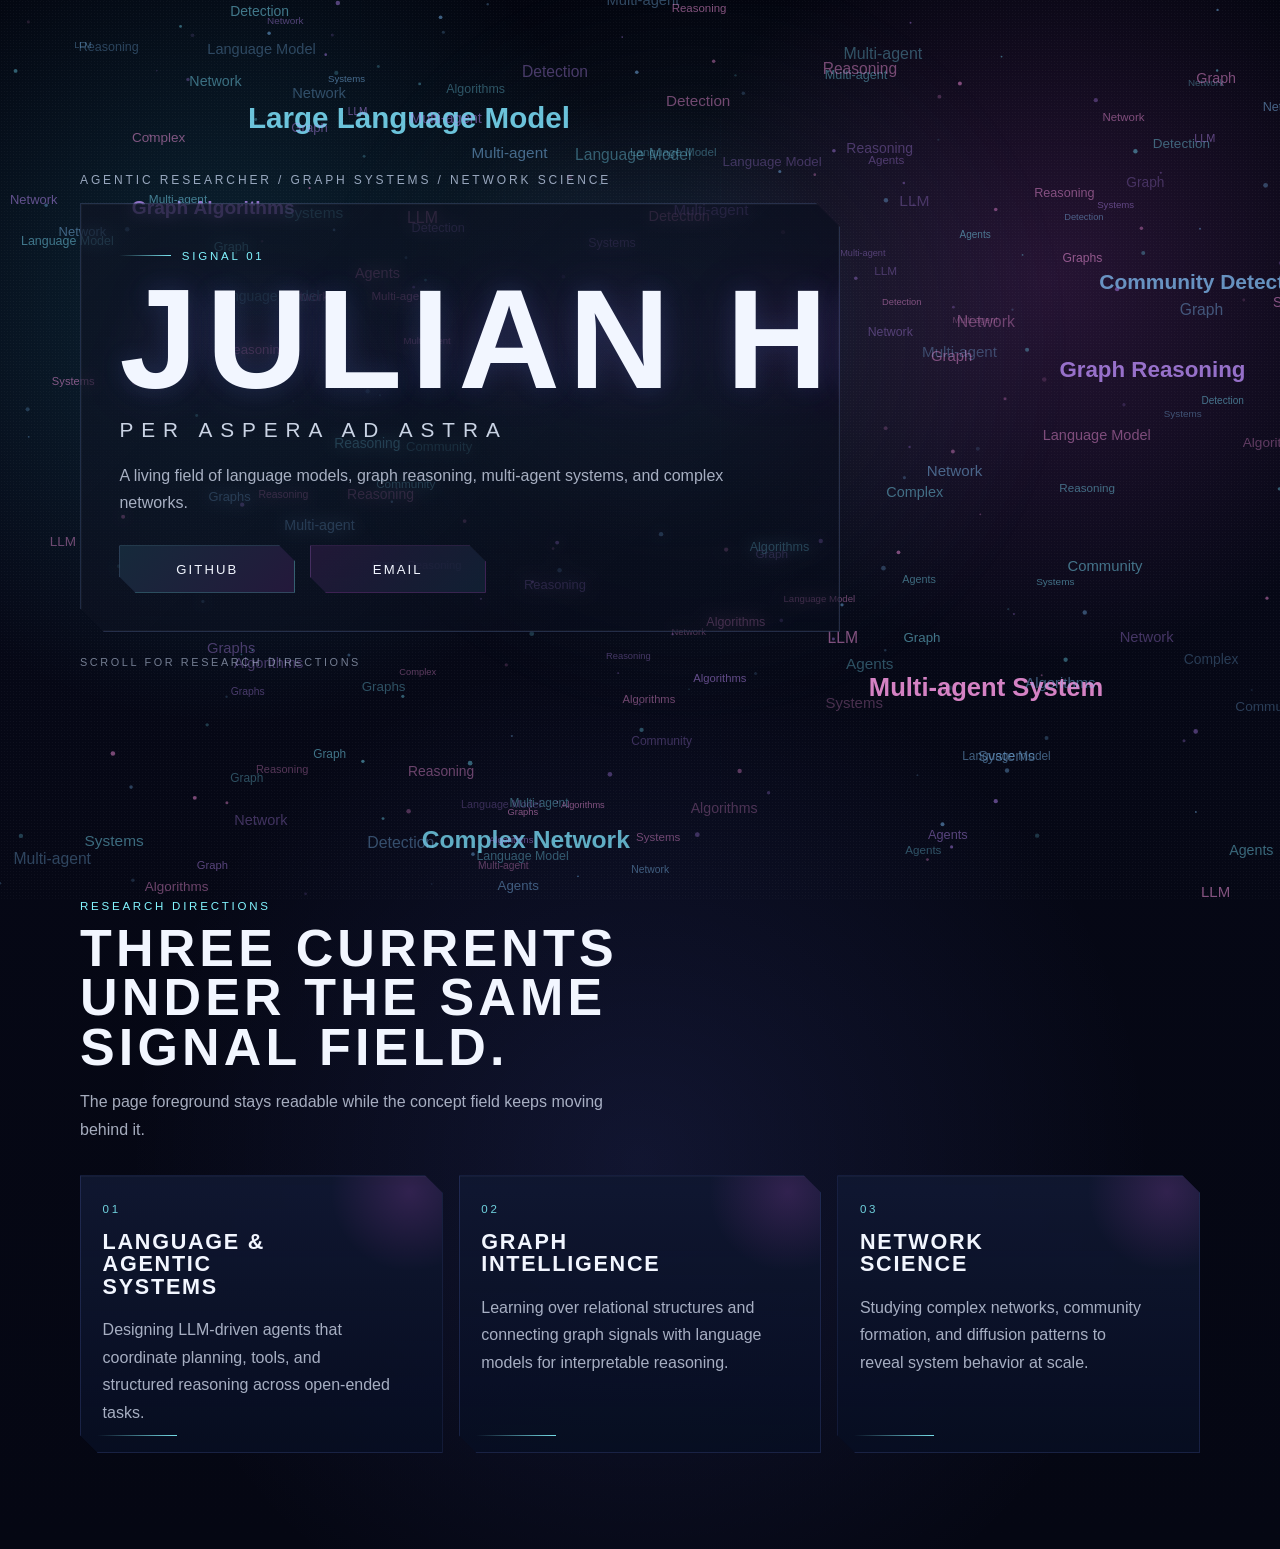
==== commit 91a4563e: "Add animated homepage" ====
--- a/index.html
+++ b/index.html
@@ -1,6661 +1,97 @@
-<!DOCTYPE html>
-<!--STATUS OK-->
-<html>
+<!doctype html>
+<html lang="en">
+  <head>
+    <meta charset="utf-8">
+    <meta name="viewport" content="width=device-width, initial-scale=1">
+    <meta name="theme-color" content="#060816">
+    <meta
+      name="description"
+      content="Julian He explores large language models, graph intelligence, multi-agent systems, and network science."
+    >
+    <title>Julian He</title>
+    <link rel="stylesheet" href="styles.css">
+    <script defer src="main.js"></script>
+  </head>
+  <body>
+    <div class="page-shell">
+      <canvas id="hero-canvas" class="hero-canvas" aria-hidden="true"></canvas>
+      <div class="grid-layer" aria-hidden="true"></div>
+      <div class="noise-layer" aria-hidden="true"></div>
 
-<head>
-    <meta charset="utf-8">
-    <meta http-equiv="X-UA-Compatible" content="IE=edge,chrome=1">
-    <meta content="always" name="referrer">
-    <meta name="theme-color" content="#ffffff">
-    <meta name="description" content="全球领先的中文搜索引擎、致力于让网民更便捷地获取信息，找到所求。百度超过千亿的中文网页数据库，可以瞬间找到相关的搜索结果。">
-    <link rel="shortcut icon" href="favicon.ico" type="image/x-icon">
-    <link rel="search" type="application/opensearchdescription+xml" href="/content-search.xml" title="百度搜索">
-    <link rel="icon" sizes="any" mask="" href="img/baidu_85beaf5496f291521eb75ba38eacbd87.svg">
-    <!-- <link rel="dns-prefetch" href="//dss0.bdstatic.com"> -->
-    <!-- <link rel="dns-prefetch" href="//dss1.bdstatic.com"> -->
-    <!-- <link rel="dns-prefetch" href="//ss1.bdstatic.com"> -->
-    <!-- <link rel="dns-prefetch" href="//sp0.baidu.com"> -->
-    <!-- <link rel="dns-prefetch" href="//sp1.baidu.com"> -->
-    <!-- <link rel="dns-prefetch" href="//sp2.baidu.com"> -->
-    <title>百度一下，你就知道</title>
-    <style index="newi" type="text/css">
-        #form .bdsug {
-            top: 39px
-        }
+      <header class="hero">
+        <div class="hero__frame">
+          <p class="hero__eyebrow">Agentic Researcher / Graph Systems / Network Science</p>
+          <div class="hero__intro">
+            <span class="hero__index">Signal 01</span>
+            <h1>Julian He</h1>
+            <p class="hero__tagline">per aspera ad astra</p>
+            <p class="hero__summary">
+              A living field of language models, graph reasoning, multi-agent systems, and
+              complex networks.
+            </p>
+            <div class="hero__actions">
+              <a
+                id="github-link"
+                class="hero__action"
+                href="https://github.com/HadesHecc"
+                target="_blank"
+                rel="noreferrer"
+              >
+                GitHub
+              </a>
+              <a id="email-link" class="hero__action hero__action--secondary" href="mailto:your-email@example.com">
+                Email
+              </a>
+            </div>
+          </div>
+          <p class="hero__scrollcue">Scroll for research directions</p>
+        </div>
+      </header>
 
-        .bdsug {
-            display: none;
-            position: absolute;
-            width: 535px;
-            background: #fff;
-            border: 1px solid #ccc !important;
-            _overflow: hidden;
-            box-shadow: 1px 1px 3px #ededed;
-            -webkit-box-shadow: 1px 1px 3px #ededed;
-            -moz-box-shadow: 1px 1px 3px #ededed;
-            -o-box-shadow: 1px 1px 3px #ededed
-        }
+      <main class="content">
+        <section class="research">
+          <div class="section-heading">
+            <p class="section-heading__kicker">Research Directions</p>
+            <h2>Three currents under the same signal field.</h2>
+            <p class="section-heading__body">
+              The page foreground stays readable while the concept field keeps moving behind it.
+            </p>
+          </div>
 
-        .bdsug li {
-            width: 519px;
-            color: #000;
-            font: 14px arial;
-            line-height: 25px;
-            padding: 0 8px;
-            position: relative;
-            cursor: default
-        }
+          <div class="research-grid">
+            <article class="card">
+              <span class="card__index">01</span>
+              <h3>Language &amp; Agentic Systems</h3>
+              <p>
+                Designing LLM-driven agents that coordinate planning, tools, and structured
+                reasoning across open-ended tasks.
+              </p>
+            </article>
 
-        .bdsug li.bdsug-s {
-            background: #f0f0f0
-        }
+            <article class="card">
+              <span class="card__index">02</span>
+              <h3>Graph Intelligence</h3>
+              <p>
+                Learning over relational structures and connecting graph signals with language
+                models for interpretable reasoning.
+              </p>
+            </article>
 
-        .bdsug-store span,
-        .bdsug-store b {
-            color: #7A77C8
-        }
+            <article class="card">
+              <span class="card__index">03</span>
+              <h3>Network Science</h3>
+              <p>
+                Studying complex networks, community formation, and diffusion patterns to reveal
+                system behavior at scale.
+              </p>
+            </article>
+          </div>
+        </section>
 
-        .bdsug-store-del {
-            font-size: 12px;
-            color: #666;
-            text-decoration: underline;
-            position: absolute;
-            right: 8px;
-            top: 0;
-            cursor: pointer;
-            display: none
-        }
-
-        .bdsug-s .bdsug-store-del {
-            display: inline-block
-        }
-
-        .bdsug-ala {
-            display: inline-block;
-            border-bottom: 1px solid #e6e6e6
-        }
-
-        .bdsug-ala h3 {
-            line-height: 14px;
-            background: url(//www.baidu.com/img/sug_bd.png?v=09816787.png) no-repeat left center;
-            margin: 6px 0 4px;
-            font-size: 12px;
-            font-weight: 400;
-            color: #7B7B7B;
-            padding-left: 20px
-        }
-
-        .bdsug-ala p {
-            font-size: 14px;
-            font-weight: 700;
-            padding-left: 20px
-        }
-
-        #m .bdsug .bdsug-direct p {
-            color: #00c;
-            font-weight: 700;
-            line-height: 34px;
-            padding: 0 8px;
-            margin-top: 0;
-            cursor: pointer;
-            white-space: nowrap;
-            overflow: hidden
-        }
-
-        #m .bdsug .bdsug-direct p img {
-            width: 16px;
-            height: 16px;
-            margin: 7px 6px 9px 0;
-            vertical-align: middle
-        }
-
-        #m .bdsug .bdsug-direct p span {
-            margin-left: 8px
-        }
-
-        #form .bdsug .bdsug-direct {
-            width: auto;
-            padding: 0;
-            border-bottom: 1px solid #f1f1f1
-        }
-
-        #form .bdsug .bdsug-direct p i {
-            font-size: 12px;
-            line-height: 100%;
-            font-style: normal;
-            font-weight: 400;
-            color: #fff;
-            background-color: #2b99ff;
-            display: inline;
-            text-align: center;
-            padding: 1px 5px;
-            *padding: 2px 5px 0;
-            margin-left: 8px;
-            overflow: hidden
-        }
-
-        .bdsug .bdsug-pcDirect {
-            color: #000;
-            font-size: 14px;
-            line-height: 30px;
-            height: 30px;
-            background-color: #f8f8f8
-        }
-
-        .bdsug .bdsug-pc-direct-tip {
-            position: absolute;
-            right: 15px;
-            top: 8px;
-            width: 55px;
-            height: 15px;
-            display: block;
-            background: url(http://pss.bdstatic.com/r/www/cache/static/global/img/pc_direct_42d6311.png) no-repeat 0 0
-        }
-
-        .bdsug li.bdsug-pcDirect-s {
-            background-color: #f0f0f0
-        }
-
-        .bdsug .bdsug-pcDirect-is {
-            color: #000;
-            font-size: 14px;
-            line-height: 22px;
-            background-color: #f5f5f5
-        }
-
-        .bdsug .bdsug-pc-direct-tip-is {
-            position: absolute;
-            right: 15px;
-            top: 3px;
-            width: 55px;
-            height: 15px;
-            display: block;
-            background: url(http://pss.bdstatic.com/r/www/cache/static/global/img/pc_direct_42d6311.png) no-repeat 0 0
-        }
-
-        .bdsug li.bdsug-pcDirect-is-s {
-            background-color: #f0f0f0
-        }
-
-        .bdsug .bdsug-pcDirect-s .bdsug-pc-direct-tip,
-        .bdsug .bdsug-pcDirect-is-s .bdsug-pc-direct-tip-is {
-            background-position: 0 -15px
-        }
-
-        .bdsug .bdsug-newicon {
-            color: #929292;
-            opacity: .7;
-            font-size: 12px;
-            display: inline-block;
-            line-height: 22px;
-            letter-spacing: 2px
-        }
-
-        .bdsug .bdsug-s .bdsug-newicon {
-            opacity: 1
-        }
-
-        .bdsug .bdsug-newicon i {
-            letter-spacing: 0;
-            font-style: normal
-        }
-
-        .bdsug .bdsug-feedback-wrap {
-            display: none
-        }
-
-        .toggle-underline {
-            text-decoration: none
-        }
-
-        .toggle-underline:hover {
-            text-decoration: underline
-        }
-
-        .bdpfmenu,
-        .usermenu {
-            border: 1px solid #d1d1d1;
-            position: absolute;
-            width: 105px;
-            top: 36px;
-            z-index: 302;
-            box-shadow: 1px 1px 5px #d1d1d1;
-            -webkit-box-shadow: 1px 1px 5px #d1d1d1;
-            -moz-box-shadow: 1px 1px 5px #d1d1d1;
-            -o-box-shadow: 1px 1px 5px #d1d1d1
-        }
-
-        .bdpfmenu {
-            font-size: 12px;
-            background-color: #fff
-        }
-
-        .bdpfmenu a,
-        .usermenu a {
-            display: block;
-            text-align: left;
-            margin: 0 !important;
-            padding: 0 9px;
-            line-height: 26px;
-            text-decoration: none
-        }
-
-        .briiconsbg {
-            background-repeat: no-repeat;
-            background-size: 300px 18px;
-            background-image: url(http://pss.bdstatic.com/r/www/cache/static/home/img/icons_0c37e9b.png);
-            background-image: url(http://pss.bdstatic.com/r/www/cache/static/home/img/icons_809ae65.gif)\9
-        }
-
-        .bdpfmenu a:link,
-        .bdpfmenu a:visited,
-        #u .usermenu a:link,
-        #u .usermenu a:visited {
-            background: #fff;
-            color: #333
-        }
-
-        .bdpfmenu a:hover,
-        .bdpfmenu a:active,
-        #u .usermenu a:hover,
-        #u .usermenu a:active {
-            background: #38f;
-            text-decoration: none;
-            color: #fff
-        }
-
-        .bdpfmenu {
-            width: 70px
-        }
-
-        #wrapper .bdnuarrow {
-            width: 0;
-            height: 0;
-            font-size: 0;
-            line-height: 0;
-            display: block;
-            position: absolute;
-            top: -10px;
-            left: 50%;
-            margin-left: -5px
-        }
-
-        #wrapper .bdnuarrow em,
-        #wrapper .bdnuarrow i {
-            width: 0;
-            height: 0;
-            font-size: 0;
-            line-height: 0;
-            display: block;
-            position: absolute;
-            border: 5px solid transparent;
-            border-style: dashed dashed solid
-        }
-
-        #wrapper .bdnuarrow em {
-            border-bottom-color: #d8d8d8;
-            top: -1px
-        }
-
-        #wrapper .bdnuarrow i {
-            border-bottom-color: #fff;
-            top: 0
-        }
-
-        #gxszHead .prefpanelclose {
-            cursor: pointer;
-            width: 16px;
-            height: 16px;
-            float: right;
-            margin-top: 7px;
-            background-position: -248px 0
-        }
-
-        #gxszHead .prefpanelclose:hover {
-            background-position: -264px 0
-        }
-
-        .s_ipt::-webkit-input-placeholder {
-            padding-left: 3px;
-            color: #aaa;
-            font-size: 13px
-        }
-
-        .s_ipt::-moz-placeholder {
-            padding-left: 3px;
-            color: #aaa;
-            font-size: 13px
-        }
-
-        .s_ipt:-ms-input-placeholder {
-            padding-left: 3px;
-            color: #aaa;
-            font-size: 13px
-        }
-
-        .s_ipt::placeholder {
-            padding-left: 3px;
-            color: #aaa;
-            font-size: 13px
-        }
-
-        .kw-placeholder {
-            position: absolute;
-            top: 0;
-            left: 0;
-            color: #aaa;
-            font-size: 13px;
-            height: 40px;
-            line-height: 40px;
-            padding-left: 10px;
-            max-width: 360px;
-            z-index: 99;
-            pointer-events: none
-        }
-
-        .kw-placeholder.kw-placehlder-high {
-            height: 40px;
-            line-height: 40px
-        }
-
-        .kw-placeholder.placeholders-hidden {
-            visibility: hidden
-        }
-
-        #head_wrapper #form .bdsug-new {
-            width: 544px;
-            top: 35px;
-            border-radius: 0 0 10px 10px;
-            border: 2px solid #4E6EF2 !important;
-            border-top: 0 !important;
-            box-shadow: none;
-            font-family: Arial, "PingFang SC", "Microsoft YaHei", sans-serif;
-            z-index: 1
-        }
-
-        #head_wrapper.sam_head_wrapper2 #form .bdsug-new {
-            width: 545px;
-            z-index: 1;
-            border: 1px solid #4E6EF2 !important;
-            border-top: 0 !important
-        }
-
-        #head_wrapper #form .bdsug-new ul {
-            margin: 7px 14px 0;
-            padding: 8px 0 7px;
-            background: 0 0;
-            border-top: 2px solid #f5f5f6
-        }
-
-        #head_wrapper #form .bdsug-new ul li {
-            width: auto;
-            padding-left: 14px;
-            margin-left: -14px;
-            margin-right: -14px;
-            color: #626675;
-            line-height: 28px;
-            background: 0 0;
-            font-family: Arial, "PingFang SC", "Microsoft YaHei", sans-serif
-        }
-
-        #head_wrapper #form .bdsug-new ul li span {
-            color: #626675
-        }
-
-        #head_wrapper #form .bdsug-new ul li b {
-            font-weight: 400;
-            color: #222
-        }
-
-        #head_wrapper #form .bdsug-new .bdsug-store-del {
-            font-size: 13px;
-            text-decoration: none;
-            color: #9195A3;
-            right: 16px
-        }
-
-        #head_wrapper #form .bdsug-new .bdsug-store-del:hover {
-            color: #315EFB;
-            cursor: pointer
-        }
-
-        #head_wrapper #form .bdsug-new ul li:hover,
-        #head_wrapper #form .bdsug-new ul li:hover span,
-        #head_wrapper #form .bdsug-new ul li:hover b {
-            cursor: pointer
-        }
-
-        .wrapper_new #form .bdsug-new .bdsug-s {
-            background-color: #F5F5F6 !important
-        }
-
-        .wrapper_new #form .sam_search .bdsug-new .bdsug-s {
-            background-color: #F1F3FD !important
-        }
-
-        #head_wrapper #form .sam_search .bdsug-new .bdsug-s {
-            background-color: #F1F3FD !important
-        }
-
-        #head .s-down #form .bdsug-new {
-            top: 32px
-        }
-
-        .s-skin-hasbg #head_wrapper #form .bdsug-new {
-            border-color: #4569ff !important;
-            border-top: 0 !important
-        }
-
-        .s-skin-hasbg #head_wrapper.s-down #form .bdsug-new {
-            border-color: #4e6ef2 !important;
-            border-top: 0 !important
-        }
-
-        .s-skin-hasbg #head_wrapper.s-down #form.sam_search .bdsug-new {
-            border-color: rgba(0, 0, 0, .05) !important;
-            border-top: 1px solid rgba(0, 0, 0, .05) !important;
-            top: 54px !important
-        }
-
-        #head_wrapper #form .bdsug-new .bdsug-s,
-        #head_wrapper #form .bdsug-new .bdsug-s span,
-        #head_wrapper #form .bdsug-new .bdsug-s b {
-            color: #315EFB
-        }
-
-        #head_wrapper #form .bdsug-new>div span:hover,
-        #head_wrapper #form .bdsug-new>div a:hover {
-            color: #315EFB !important
-        }
-
-        #head_wrapper #form #kw.new-ipt-focus {
-            border-color: #4e6ef2
-        }
-
-        #head_wrapper.s-down #form .sam-bdsug.bdsug-new {
-            top: 52px
-        }
-
-        #head_wrapper #form .sam-bdsug.bdsug-new {
-            width: 100%;
-            box-shadow: 0 4px 4px 0 rgba(0, 0, 0, .1);
-            border: 1px solid rgba(0, 0, 0, .05) !important;
-            border-radius: 12px;
-            top: 56px
-        }
-
-        #head_wrapper #form .sam-bdsug.bdsug-new ul {
-            border: 0;
-            padding: 0 0 7px
-        }
-
-        #head_wrapper #form .sam-bdsug.bdsug-new ul li {
-            line-height: 32px
-        }
-
-        #head_wrapper #form .sam-bdsug.bdsug-new ul .bdsug-s {
-            background-color: #F1F3FD !important
-        }
-
-        #head_wrapper #form .sam-bdsug.bdsug-new .bdsug-store-del {
-            right: 15px
-        }
-
-        .sam_search .sam_search_rec,
-        .sam_search .sam_search_soutu {
-            z-index: 1;
-            display: none;
-            position: absolute;
-            top: 50%;
-            margin-top: -12px;
-            font-size: 24px;
-            color: #4E6EF2;
-            height: 24px;
-            line-height: 24px;
-            width: 24px;
-            cursor: pointer;
-            -webkit-transform: translate3d(0, 0, 0);
-            transform: translate3d(0, 0, 0);
-            transition: transform .3s ease
-        }
-
-        .sam_search .sam_search_rec {
-            right: 54px
-        }
-
-        .sam_search .sam_search_soutu {
-            right: 14px
-        }
-
-        .sam_search .sam_search_rec:hover,
-        .sam_search .sam_search_soutu:hover {
-            color: #1D4FFF !important;
-            transform: scale(1.08, 1.08)
-        }
-
-        .sam_search .sam_search_rec_hover,
-        .sam_search .sam_search_soutu_hover {
-            background: #626675;
-            border-radius: 8px;
-            height: 32px;
-            width: 76px;
-            text-align: center;
-            line-height: 32px;
-            font-size: 13px;
-            color: #FFF;
-            position: absolute;
-            z-index: 2;
-            top: 50px
-        }
-
-        .sam_search .sam_search_rec_hover:before,
-        .sam_search .sam_search_soutu_hover:before {
-            content: '';
-            border: 4px solid transparent;
-            border-bottom: 4px solid #626675;
-            position: absolute;
-            left: 50%;
-            top: -8px;
-            margin-left: -4px
-        }
-
-        .sam_search .sam_search_rec_hover {
-            right: 29px
-        }
-
-        .sam_search .sam_search_soutu_hover {
-            display: none;
-            right: -12px
-        }
-    </style>
-    <style type="text/css" index="superbase">
-        blockquote,
-        body,
-        button,
-        dd,
-        dl,
-        dt,
-        fieldset,
-        form,
-        h1,
-        h2,
-        h3,
-        h4,
-        h5,
-        h6,
-        hr,
-        input,
-        legend,
-        li,
-        ol,
-        p,
-        pre,
-        td,
-        textarea,
-        th,
-        ul {
-            margin: 0;
-            padding: 0
-        }
-
-        html {
-            color: #000;
-            overflow-y: scroll;
-            overflow: -moz-scrollbars
-        }
-
-        body,
-        button,
-        input,
-        select,
-        textarea {
-            font-size: 12px;
-            font-family: Arial, sans-serif
-        }
-
-        h1,
-        h2,
-        h3,
-        h4,
-        h5,
-        h6 {
-            font-size: 100%
-        }
-
-        em {
-            font-style: normal
-        }
-
-        small {
-            font-size: 12px
-        }
-
-        ol,
-        ul {
-            list-style: none
-        }
-
-        a {
-            text-decoration: none
-        }
-
-        a:hover {
-            text-decoration: underline
-        }
-
-        legend {
-            color: #000
-        }
-
-        fieldset,
-        img {
-            border: 0
-        }
-
-        button,
-        input,
-        select,
-        textarea {
-            font-size: 100%
-        }
-
-        table {
-            border-collapse: collapse;
-            border-spacing: 0
-        }
-
-        img {
-            -ms-interpolation-mode: bicubic
-        }
-
-        textarea {
-            resize: vertical
-        }
-
-        .left {
-            float: left
-        }
-
-        .right {
-            float: right
-        }
-
-        .overflow {
-            overflow: hidden
-        }
-
-        .hide {
-            display: none
-        }
-
-        .block {
-            display: block
-        }
-
-        .inline {
-            display: inline
-        }
-
-        .error {
-            color: red;
-            font-size: 12px
-        }
-
-        button,
-        label {
-            cursor: pointer
-        }
-
-        .clearfix:after {
-            content: '\20';
-            display: block;
-            height: 0;
-            clear: both
-        }
-
-        .clearfix {
-            zoom: 1
-        }
-
-        .clear {
-            clear: both;
-            height: 0;
-            line-height: 0;
-            font-size: 0;
-            visibility: hidden;
-            overflow: hidden
-        }
-
-        .wordwrap {
-            word-break: break-all;
-            word-wrap: break-word
-        }
-
-        .s-yahei {
-            font-family: arial, 'Microsoft Yahei', '微软雅黑'
-        }
-
-        pre.wordwrap {
-            white-space: pre-wrap
-        }
-
-        body {
-            text-align: center;
-            background: #fff
-        }
-
-        body,
-        form {
-            position: relative;
-            z-index: 0
-        }
-
-        td {
-            text-align: left
-        }
-
-        img {
-            border: 0
-        }
-
-        #s_wrap {
-            position: relative;
-            z-index: 0;
-            min-width: 1000px
-        }
-
-        #wrapper {
-            height: 100%
-        }
-
-        #head .s-ps-islite {
-            _padding-bottom: 370px
-        }
-
-        #head_wrapper.s-ps-islite {
-            padding-bottom: 370px
-        }
-
-        #head_wrapper.s-ps-islite #s_lm_wrap {
-            bottom: 298px;
-            background: 0 0 !important;
-            filter: none !important
-        }
-
-        #head_wrapper.s-ps-islite .s_form {
-            position: relative;
-            z-index: 1
-        }
-
-        #head_wrapper.s-ps-islite .fm {
-            position: absolute;
-            bottom: 0
-        }
-
-        #head_wrapper.s-ps-islite .s-p-top {
-            position: absolute;
-            bottom: 40px;
-            width: 100%;
-            height: 181px
-        }
-
-        #head_wrapper.s-ps-islite #s_lg_img,
-        #head_wrapper.s-ps-islite #s_lg_img_aging,
-        #head_wrapper.s-ps-islite #s_lg_img_new {
-            position: static;
-            margin: 33px auto 0 auto
-        }
-
-        .s_lm_hide {
-            display: none !important
-        }
-
-        #head_wrapper.s-down #s_lm_wrap {
-            display: none
-        }
-
-        .s-lite-version #m {
-            padding-top: 125px
-        }
-
-        #s_lg_img,
-        #s_lg_img_aging,
-        #s_lg_img_new {
-            position: absolute;
-            bottom: 10px;
-            left: 50%;
-            margin-left: -135px
-        }
-
-        #form {
-            z-index: 1
-        }
-
-        #s_lm_wrap {
-            position: absolute;
-            margin-left: -447px;
-            bottom: 0;
-            left: 50%;
-            z-index: 0;
-            height: 30px;
-            width: 895px;
-            line-height: 30px;
-            text-align: center
-        }
-
-        .s-skin-hasbg #s_lm_wrap {
-            background: 0 0;
-            background-image: -webkit-gradient(linear, left top, left bottom, from(rgba(0, 0, 0, .3)), to(rgba(0, 0, 0, .3)));
-            background-image: -moz-linear-gradient(rgba(0, 0, 0, .3) 0, rgba(0, 0, 0, .3) 100%);
-            background-image: -ms-linear-gradient(rgba(0, 0, 0, .3) 0, rgba(0, 0, 0, .3) 100%);
-            background-image: -o-linear-gradient(rgba(0, 0, 0, .3) 0, rgba(0, 0, 0, .3) 100%);
-            background-image: linear-gradient(rgba(0, 0, 0, .3) 0, rgba(0, 0, 0, .3) 100%);
-            filter: progid:DXImageTransform.Microsoft.gradient(startColorstr=#66000000, endColorstr=#66000000)
-        }
-
-        #s_lm_wrap.s-down {
-            display: none
-        }
-
-        #lm {
-            color: #666;
-            height: 15px;
-            line-height: 16px;
-            padding: 7px 0
-        }
-
-        #lm a {
-            text-decoration: underline;
-            color: #666
-        }
-
-        #nv {
-            margin: 0 0 5px;
-            _margin-bottom: 4px;
-            padding: 2px 0 0;
-            text-align: left;
-            text-indent: 50px
-        }
-
-        #nv a,
-        #nv b {
-            margin-left: 19px
-        }
-
-        #lk,
-        #nv a,
-        #nv b,
-        .btn {
-            font-size: 14px
-        }
-
-        .s-down .s_form {
-            padding-left: 0;
-            margin-top: 0;
-            min-height: 0
-        }
-
-        .s_form .tools {
-            position: absolute;
-            right: -55px
-        }
-
-        .s_form_wrapper {
-            height: 100%
-        }
-
-        #head_wrapper.s-down #mCon span {
-            color: #000
-        }
-
-        #lk {
-            margin: 33px 0
-        }
-
-        #lk span {
-            font: 14px "\5b8b\4f53"
-        }
-
-        #lh {
-            margin: 16px 0 5px;
-            word-spacing: 3px
-        }
-
-        #mCon {
-            height: 15px;
-            line-height: 15px;
-            width: 28px;
-            padding: 10px 8px 0 0;
-            cursor: pointer;
-            background: url(http://ss.bdimg.com/static/superman/img/spis7-d578e7ff4b.png) no-repeat -684px -605px
-        }
-
-        #mCon span {
-            color: #333;
-            cursor: default;
-            display: block
-        }
-
-        #mCon .hw {
-            text-decoration: underline;
-            cursor: pointer
-        }
-
-        #mMenu {
-            width: 56px;
-            border: 1px solid #9b9b9b;
-            list-style: none;
-            position: absolute;
-            right: -9px;
-            top: 30px;
-            display: none;
-            background: #fff;
-            box-shadow: 1px 1px 2px #ccc;
-            -moz-box-shadow: 1px 1px 2px #ccc;
-            -webkit-box-shadow: 1px 1px 2px #ccc;
-            filter: progid:DXImageTransform.Microsoft.Shadow(Strength=2, Direction=135, Color="#cccccc")\9
-        }
-
-        #mMenu a,
-        #mMenu a:visited {
-            color: #00c;
-            width: 100%;
-            height: 100%;
-            display: block;
-            line-height: 22px;
-            text-indent: 6px;
-            text-decoration: none;
-            filter: none\9
-        }
-
-        #mMenu a:hover {
-            background: #ebebeb
-        }
-
-        #mMenu .ln {
-            height: 1px;
-            background: #ebebeb;
-            overflow: hidden;
-            font-size: 1px;
-            line-height: 1px;
-            margin-top: -1px
-        }
-
-        #cp,
-        #cp a {
-            color: #77c
-        }
-
-        #tb_mr {
-            color: #00c;
-            cursor: pointer;
-            position: relative;
-            z-index: 200
-        }
-
-        #tb_mr b {
-            font-weight: 400
-        }
-
-        #nv a,
-        #tb_mr b {
-            text-decoration: underline
-        }
-
-        #nv a {
-            color: #00c
-        }
-
-        #hwr_div,
-        #loading {
-            z-index: 3000
-        }
-
-        .bd_bear_home {
-            display: none
-        }
-
-        #mHolder {
-            display: none
-        }
-
-        #mHolder .c-icon {
-            right: 0;
-            top: 0;
-            position: absolute;
-            float: right;
-            width: 15px;
-            height: 15px
-        }
-
-        .main {
-            display: none
-        }
-
-        #s_feed {
-            display: none
-        }
-
-        .s-ps-sug {
-            border: 1px solid #ccc !important;
-            box-shadow: 1px 1px 3px #ededed;
-            -webkit-box-shadow: 1px 1px 3px #ededed;
-            -moz-box-shadow: 1px 1px 3px #ededed;
-            -o-box-shadow: 1px 1px 3px #ededed;
-            position: absolute;
-            top: 32px;
-            left: 0
-        }
-
-        .s-ps-sug table {
-            width: 100%;
-            background: #fff;
-            cursor: default
-        }
-
-        .s-ps-sug td {
-            color: #000;
-            font: 14px arial;
-            height: 25px;
-            line-height: 25px;
-            padding: 0 8px
-        }
-
-        .s-ps-sug td b {
-            color: #000
-        }
-
-        .s-ps-sug .mo {
-            background: #ebebeb;
-            cursor: pointer
-        }
-
-        .s-ps-sug .ml {
-            background: #fff
-        }
-
-        .s-ps-sug td.sug_storage {
-            color: #7a77c8
-        }
-
-        .s-ps-sug td.sug_storage b {
-            color: #7a77c8
-        }
-
-        .s-ps-sug .sug_del {
-            font-size: 12px;
-            color: #666;
-            text-decoration: underline;
-            float: right;
-            cursor: pointer;
-            display: none
-        }
-
-        .s-ps-sug .sug_del {
-            font-size: 12px;
-            color: #666;
-            text-decoration: underline;
-            float: right;
-            cursor: pointer;
-            display: none
-        }
-
-        .s-ps-sug .mo .sug_del {
-            display: block
-        }
-
-        .s-ps-sug .sug_ala {
-            border-bottom: 1px solid #e6e6e6
-        }
-
-        .s-ps-sug td h3 {
-            line-height: 14px;
-            margin: 6px 0 4px 0;
-            font-size: 12px;
-            font-weight: 400;
-            color: #7b7b7b;
-            padding-left: 20px;
-            background: url(img/sug_bd.png) no-repeat left center
-        }
-
-        .s-ps-sug td p {
-            font-size: 14px;
-            font-weight: 700;
-            padding-left: 20px
-        }
-
-        .s-ps-sug td p span {
-            font-size: 12px;
-            font-weight: 400;
-            color: #7b7b7b
-        }
-
-        #s_user_center {
-            font-weight: 400;
-            background-position: right -223px\9
-        }
-
-        #s_user_center_menu {
-            right: 131px
-        }
-
-        .s-ps-islite #nv {
-            padding-top: 22px;
-            line-height: 16px;
-            height: 16px;
-            margin-bottom: 13px
-        }
-
-        #form .bdsug .bdsug-direct {
-            width: auto;
-            padding: 0;
-            border-bottom: 1px solid #f1f1f1
-        }
-
-        #head_wrapper .bdsug .bdsug-direct p {
-            color: #00c;
-            font-weight: 700;
-            line-height: 34px;
-            padding: 0 8px;
-            margin-top: 0;
-            cursor: pointer;
-            white-space: nowrap;
-            overflow: hidden
-        }
-
-        #head_wrapper .bdsug .bdsug-direct p img {
-            width: 16px;
-            height: 16px;
-            margin: 7px 6px 9px 0;
-            vertical-align: middle
-        }
-
-        #head_wrapper .bdsug .bdsug-direct p span {
-            margin-left: 8px
-        }
-
-        #head_wrapper .bdsug .bdsug-direct p i {
-            font-size: 12px;
-            line-height: 100%;
-            font-style: normal;
-            font-weight: 400;
-            color: #fff;
-            background-color: #2b99ff;
-            display: inline;
-            text-align: center;
-            padding: 1px 5px;
-            *padding: 2px 5px 0 5px;
-            margin-left: 8px;
-            overflow: hidden
-        }
-
-        #result_logo,
-        #s_tab,
-        #u,
-        #wrapper_wrapper {
-            display: none
-        }
-
-        #prefpanel {
-            background: #fafafa;
-            display: none;
-            opacity: 0;
-            position: fixed;
-            _position: absolute;
-            top: -359px;
-            z-index: 500;
-            width: 100%;
-            min-width: 960px;
-            border-bottom: 1px solid #ebebeb;
-            *left: 0 !important;
-            text-align: left
-        }
-
-        #prefpanel form {
-            _width: 850px
-        }
-
-        @font-face {
-            font-family: cIconfont;
-            src: url(http://ss.bdimg.com/static/superman/font/iconfont-5f3e71d33e.eot);
-            src: url(http://ss.bdimg.com/static/superman/font/iconfont-5f3e71d33e.eot?#iefix) format('embedded-opentype'), url(http://ss.bdimg.com/static/superman/font/iconfont-3585cbf68d.woff2) format('woff2'), url(http://ss.bdimg.com/static/superman/font/iconfont-37ce8725be.woff) format('woff'), url(http://ss.bdimg.com/static/superman/font/iconfont-1965a6bc45.ttf) format('truetype'), url(http://ss.bdimg.com/static/superman/font/iconfont-2f199a6ba1.svg#iconfont) format('svg')
-        }
-
-        .c-gap-top-small {
-            margin-top: 3px
-        }
-
-        .c-gap-top {
-            margin-top: 7px
-        }
-
-        .c-gap-top-large {
-            margin-top: 11px
-        }
-
-        .c-gap-top-mini {
-            margin-top: 2px
-        }
-
-        .c-gap-top-xsmall {
-            margin-top: 4px
-        }
-
-        .c-gap-top-middle {
-            margin-top: 10px
-        }
-
-        .c-gap-bottom-small {
-            margin-bottom: 3px
-        }
-
-        .c-gap-bottom {
-            margin-bottom: 7px
-        }
-
-        .c-gap-bottom-large {
-            margin-bottom: 11px
-        }
-
-        .c-gap-bottom-mini {
-            margin-bottom: 2px
-        }
-
-        .c-gap-bottom-xsmall {
-            margin-bottom: 4px
-        }
-
-        .c-gap-bottom-middle {
-            margin-bottom: 10px
-        }
-
-        .c-gap-left {
-            margin-left: 12px
-        }
-
-        .c-gap-left-small {
-            margin-left: 8px
-        }
-
-        .c-gap-left-xsmall {
-            margin-left: 4px
-        }
-
-        .c-gap-left-mini {
-            margin-left: 2px
-        }
-
-        .c-gap-left-large {
-            margin-left: 16px
-        }
-
-        .c-gap-left-middle {
-            margin-left: 10px
-        }
-
-        .c-gap-right {
-            margin-right: 12px
-        }
-
-        .c-gap-right-small {
-            margin-right: 8px
-        }
-
-        .c-gap-right-xsmall {
-            margin-right: 4px
-        }
-
-        .c-gap-right-mini {
-            margin-right: 2px
-        }
-
-        .c-gap-right-large {
-            margin-right: 16px
-        }
-
-        .c-gap-right-middle {
-            margin-right: 10px
-        }
-
-        .c-gap-icon-right-small {
-            margin-right: 5px
-        }
-
-        .c-gap-icon-right {
-            margin-right: 10px
-        }
-
-        .c-gap-icon-left-small {
-            margin-left: 5px
-        }
-
-        .c-gap-icon-left {
-            margin-left: 10px
-        }
-
-        .c-row {
-            *zoom: 1
-        }
-
-        .c-row:after {
-            display: block;
-            height: 0;
-            content: "";
-            clear: both;
-            visibility: hidden
-        }
-
-        .c-span1 {
-            width: 32px
-        }
-
-        .c-span2 {
-            width: 80px
-        }
-
-        .c-span3 {
-            width: 128px
-        }
-
-        .c-span4 {
-            width: 176px
-        }
-
-        .c-span5 {
-            width: 224px
-        }
-
-        .c-span6 {
-            width: 272px
-        }
-
-        .c-span7 {
-            width: 320px
-        }
-
-        .c-span8 {
-            width: 368px
-        }
-
-        .c-span9 {
-            width: 416px
-        }
-
-        .c-span10 {
-            width: 464px
-        }
-
-        .c-span11 {
-            width: 512px
-        }
-
-        .c-span12 {
-            width: 560px
-        }
-
-        .c-span10,
-        .c-span11,
-        .c-span12,
-        .c-span2,
-        .c-span3,
-        .c-span4,
-        .c-span5,
-        .c-span6,
-        .c-span7,
-        .c-span8,
-        .c-span9 {
-            float: left;
-            _display: inline;
-            margin-right: 16px;
-            list-style: none
-        }
-
-        .c-span-last {
-            margin-right: 0
-        }
-
-        .c-span-last-s {
-            margin-right: 0
-        }
-
-        .c-feed-box .c-span1 {
-            width: 43px
-        }
-
-        .c-feed-box .c-span2 {
-            width: 90px
-        }
-
-        .c-feed-box .c-span3 {
-            width: 137px
-        }
-
-        .c-feed-box .c-span4 {
-            width: 184px
-        }
-
-        .c-feed-box .c-span5 {
-            width: 231px
-        }
-
-        .c-feed-box .c-span6 {
-            width: 278px
-        }
-
-        .c-feed-box .c-span7 {
-            width: 325px
-        }
-
-        .c-feed-box .c-span8 {
-            width: 372px
-        }
-
-        .c-feed-box .c-span9 {
-            width: 419px
-        }
-
-        .c-feed-box .c-span10 {
-            width: 466px
-        }
-
-        .c-feed-box .c-span11 {
-            width: 513px
-        }
-
-        .c-feed-box .c-span12 {
-            width: 560px
-        }
-
-        .c-feed-box .c-span10,
-        .c-feed-box .c-span11,
-        .c-feed-box .c-span12,
-        .c-feed-box .c-span2,
-        .c-feed-box .c-span3,
-        .c-feed-box .c-span4,
-        .c-feed-box .c-span5,
-        .c-feed-box .c-span6,
-        .c-feed-box .c-span7,
-        .c-feed-box .c-span8,
-        .c-feed-box .c-span9 {
-            margin-right: 4px
-        }
-
-        .c-feed-box .c-span-last {
-            margin-right: 0
-        }
-
-        .c-index {
-            display: inline-block;
-            width: 14px;
-            padding: 1px 0;
-            line-height: 100%;
-            text-align: center;
-            color: #fff;
-            background-color: #8eb9f5;
-            font-size: 12px
-        }
-
-        .c-index-hot,
-        .c-index-hot1 {
-            background-color: #f54545
-        }
-
-        .c-index-hot2 {
-            background-color: #ff8547
-        }
-
-        .c-index-hot3 {
-            background-color: #ffac38
-        }
-
-        .c-index-single {
-            display: inline-block;
-            background: 0 0;
-            color: #9195a3;
-            width: 18px;
-            font-size: 15px;
-            letter-spacing: -1px
-        }
-
-        .c-index-single-hot,
-        .c-index-single-hot1 {
-            color: #fe2d46
-        }
-
-        .c-index-single-hot2 {
-            color: #f60
-        }
-
-        .c-index-single-hot3 {
-            color: #faa90e
-        }
-
-        .c-font-sigma {
-            font: 36px/60px Arial, sans-serif
-        }
-
-        .c-font-large {
-            font: 20px/30px Arial, sans-serif
-        }
-
-        .c-font-big {
-            font: 20px/30px Arial, sans-serif
-        }
-
-        .c-font-special {
-            font: 16px/26px Arial, sans-serif
-        }
-
-        .c-font-medium {
-            font: 14px/24px Arial, sans-serif
-        }
-
-        .c-font-middle {
-            font: 14px/24px Arial, sans-serif
-        }
-
-        .c-font-normal {
-            font: 13px/23px Arial, sans-serif
-        }
-
-        .c-font-small {
-            font: 12px/20px Arial, sans-serif
-        }
-
-        .c-font-family {
-            font-family: Arial, sans-serif
-        }
-
-        .c-color-t {
-            color: #222
-        }
-
-        .c-color-text {
-            color: #333
-        }
-
-        .c-color-gray {
-            color: #626675
-        }
-
-        .c-color-gray2 {
-            color: #9195a3
-        }
-
-        .c-color-visited {
-            color: #626675
-        }
-
-        .c-color-orange {
-            color: #fa4901
-        }
-
-        .c-color-green {
-            color: #0ebe90
-        }
-
-        .c-color-ad {
-            color: #77a9f9
-        }
-
-        .c-color-red {
-            color: #f63051
-        }
-
-        .c-color-red:visited {
-            color: #f63051
-        }
-
-        .c-color-warn {
-            color: #ff7900
-        }
-
-        .c-color-warn:visited {
-            color: #ff7900
-        }
-
-        .c-color-link {
-            color: #3951b3
-        }
-
-        .c-btn,
-        .c-btn:visited {
-            color: #333 !important
-        }
-
-        .c-btn {
-            display: inline-block;
-            overflow: hidden;
-            font-family: inherit;
-            font-weight: 400;
-            text-align: center;
-            vertical-align: middle;
-            outline: 0;
-            border: 0;
-            height: 30px;
-            width: 80px;
-            line-height: 30px;
-            font-size: 13px;
-            border-radius: 6px;
-            padding: 0;
-            background-color: #f5f5f6;
-            *zoom: 1;
-            cursor: pointer
-        }
-
-        .c-btn:hover {
-            background-color: #315efb;
-            color: #fff !important
-        }
-
-        a.c-btn {
-            text-decoration: none
-        }
-
-        button.c-btn {
-            *overflow: visible;
-            border: 0
-        }
-
-        button.c-btn::-moz-focus-inner {
-            padding: 0;
-            border: 0
-        }
-
-        .c-btn-disable {
-            color: #c4c7ce !important
-        }
-
-        .c-btn-disable:visited {
-            color: #c4c7ce !important
-        }
-
-        .c-btn-disable:hover {
-            cursor: default;
-            color: #c4c7ce !important;
-            background-color: #f5f5f6
-        }
-
-        .c-btn-mini {
-            height: 24px;
-            width: 48px;
-            line-height: 24px
-        }
-
-        .c-btn-mini .c-icon {
-            margin-top: 2px
-        }
-
-        .c-btn-large {
-            height: 30px;
-            line-height: 30px;
-            font-size: 14px
-        }
-
-        button.c-btn-large {
-            height: 30px;
-            _line-height: 24px
-        }
-
-        .c-btn-large .c-icon {
-            margin-top: 7px;
-            _margin-top: 6px
-        }
-
-        .c-btn-primary,
-        .c-btn-primary:visited {
-            color: #fff !important
-        }
-
-        .c-btn-primary {
-            background-color: #4e6ef2
-        }
-
-        .c-btn-primary:hover {
-            background-color: #315efb
-        }
-
-        .c-btn-weak {
-            height: 24px;
-            line-height: 24px;
-            border-radius: 4px;
-            font-size: 12px
-        }
-
-        .c-btn-add {
-            width: 32px;
-            height: 32px;
-            line-height: 32px;
-            text-align: center;
-            color: #9195a3 !important
-        }
-
-        .c-btn-add:hover {
-            background-color: #4e6ef2;
-            color: #fff !important
-        }
-
-        .c-btn-add .c-icon {
-            float: none
-        }
-
-        .c-btn-add-disable:hover {
-            cursor: default;
-            color: #c4c7ce !important;
-            background-color: #f5f5f6
-        }
-
-        .c-select {
-            position: relative;
-            display: inline-block;
-            width: 96px;
-            box-sizing: border-box;
-            -webkit-box-sizing: border-box;
-            -moz-box-sizing: border-box;
-            vertical-align: middle;
-            color: #222;
-            font: 13px/23px Arial, sans-serif
-        }
-
-        .c-select-selection {
-            display: block;
-            height: 30px;
-            line-height: 29px;
-            box-sizing: border-box;
-            -webkit-box-sizing: border-box;
-            -moz-box-sizing: border-box;
-            padding: 0 26px 0 10px;
-            background-color: #fff;
-            border-radius: 6px;
-            border: 1px solid #d7d9e0;
-            outline: 0;
-            user-select: none;
-            cursor: pointer;
-            position: relative;
-            overflow: hidden;
-            text-overflow: ellipsis;
-            white-space: nowrap
-        }
-
-        .c-select-arrow,
-        .c-select-arrow-up {
-            position: absolute;
-            top: -1px;
-            right: 10px;
-            color: #9195a3;
-            font-size: 16px
-        }
-
-        .c-select-dropdown {
-            display: none;
-            position: absolute;
-            padding-top: 4px;
-            top: 25px;
-            z-index: 999;
-            left: 0;
-            width: 94px;
-            box-sizing: content-box;
-            -webkit-box-sizing: content-box;
-            -moz-box-sizing: content-box;
-            background: #fff;
-            border-radius: 0 0 6px 6px;
-            border: 1px solid #d7d9e0;
-            border-top: 0;
-            zoom: 1
-        }
-
-        .c-select-split {
-            border-top: 1px solid #f5f5f5;
-            margin: 0 5px
-        }
-
-        .c-select-dropdown-list {
-            padding: 0;
-            margin: 5px 0 0;
-            list-style: none
-        }
-
-        .c-select-dropdown-list.c-select-scroll {
-            max-height: 207px;
-            overflow-y: auto;
-            overflow-x: hidden;
-            margin-right: 5px;
-            margin-bottom: 9px
-        }
-
-        .c-select-dropdown-list.c-select-scroll::-webkit-scrollbar {
-            width: 2px
-        }
-
-        .c-select-dropdown-list.c-select-scroll::-webkit-scrollbar-track {
-            width: 2px;
-            background: #f5f5f6;
-            border-radius: 1px
-        }
-
-        .c-select-dropdown-list.c-select-scroll::-webkit-scrollbar-thumb {
-            width: 2px;
-            height: 58px;
-            background-color: #4e71f2;
-            border-radius: 1px
-        }
-
-        .c-select-dropdown-list.c-select-scroll .c-select-item:last-child {
-            margin: 0
-        }
-
-        .c-select-item {
-            margin: 0 0 4px;
-            padding: 0 10px;
-            clear: both;
-            white-space: nowrap;
-            list-style: none;
-            cursor: pointer;
-            box-sizing: border-box;
-            -webkit-box-sizing: border-box;
-            -moz-box-sizing: border-box
-        }
-
-        .c-select-item:hover {
-            color: #315efb
-        }
-
-        .c-select-item-selected {
-            color: #315efb
-        }
-
-        .c-select-arrow-up {
-            display: none
-        }
-
-        .c-select-visible .c-select-selection {
-            border-radius: 6px 6px 0 0
-        }
-
-        .c-select-visible .c-select-dropdown {
-            display: block
-        }
-
-        .c-select-visible .c-select-arrow {
-            display: none
-        }
-
-        .c-select-visible .c-select-arrow-up {
-            display: inline-block
-        }
-
-        .c-img {
-            position: relative;
-            display: block;
-            min-height: 1px;
-            border: 0;
-            line-height: 0;
-            background: #f5f5f6;
-            overflow: hidden
-        }
-
-        .c-img img {
-            width: 100%
-        }
-
-        .c-img1 {
-            width: 32px
-        }
-
-        .c-img2 {
-            width: 80px
-        }
-
-        .c-img3 {
-            width: 128px
-        }
-
-        .c-img4 {
-            width: 176px
-        }
-
-        .c-img6 {
-            width: 272px
-        }
-
-        .c-img12 {
-            width: 560px
-        }
-
-        .c-feed-box .c-img1 {
-            width: 43px
-        }
-
-        .c-feed-box .c-img2 {
-            width: 90px
-        }
-
-        .c-feed-box .c-img3 {
-            width: 137px
-        }
-
-        .c-feed-box .c-img4 {
-            width: 184px
-        }
-
-        .c-feed-box .c-img6 {
-            width: 278px
-        }
-
-        .c-feed-box .c-img12 {
-            width: 560px
-        }
-
-        .c-img-l,
-        .c-img-s,
-        .c-img-v,
-        .c-img-w,
-        .c-img-x,
-        .c-img-y,
-        .c-img-z {
-            height: 0;
-            overflow: hidden
-        }
-
-        .c-img-s {
-            padding-bottom: 100%
-        }
-
-        .c-img-l {
-            padding-bottom: 133.33333333%
-        }
-
-        .c-img-w {
-            padding-bottom: 56.25%
-        }
-
-        .c-img-x {
-            padding-bottom: 75%
-        }
-
-        .c-img-y {
-            padding-bottom: 66.66666667%
-        }
-
-        .c-img-v {
-            padding-bottom: 116.66666667%
-        }
-
-        .c-img-z {
-            padding-bottom: 62.5%
-        }
-
-        .c-img-radius {
-            border-radius: 6px
-        }
-
-        .c-img-radius-s {
-            border-radius: 2px
-        }
-
-        .c-img-radius-small {
-            border-radius: 2px
-        }
-
-        .c-img-radius-large {
-            border-radius: 12px
-        }
-
-        .c-img-radius-middle {
-            border-radius: 4px
-        }
-
-        .c-img-radius-left {
-            border-top-left-radius: 6px;
-            border-bottom-left-radius: 6px
-        }
-
-        .c-img-radius-right {
-            border-top-right-radius: 6px;
-            border-bottom-right-radius: 6px
-        }
-
-        .c-img-radius-left-s {
-            border-top-left-radius: 2px;
-            border-bottom-left-radius: 2px
-        }
-
-        .c-img-radius-right-s {
-            border-top-right-radius: 2px;
-            border-bottom-right-radius: 2px
-        }
-
-        .c-img-radius-left-l {
-            border-top-left-radius: 12px;
-            border-bottom-left-radius: 12px
-        }
-
-        .c-img-radius-right-l {
-            border-top-right-radius: 12px;
-            border-bottom-right-radius: 12px
-        }
-
-        .c-img-mask {
-            position: absolute;
-            top: 0;
-            left: 0;
-            z-index: 2;
-            width: 100%;
-            height: 100%;
-            background-image: radial-gradient(circle, rgba(0, 0, 0, 0), rgba(0, 0, 0, .04));
-            background-image: -ms-radial-gradient(circle, rgba(0, 0, 0, 0), rgba(0, 0, 0, .04))
-        }
-
-        .c-img-border {
-            content: '';
-            position: absolute;
-            top: 0;
-            left: 0;
-            bottom: 0;
-            right: 0;
-            border: 1px solid rgba(0, 0, 0, .05)
-        }
-
-        .c-img-circle {
-            border-radius: 100%;
-            overflow: hidden
-        }
-
-        .c-input {
-            display: inline-block;
-            font: 13px/23px Arial, sans-serif;
-            color: #333;
-            padding: 0 10px;
-            border: 1px solid #d7d9e0;
-            border-radius: 6px;
-            height: 28px;
-            line-height: 28px\9;
-            font-size: 13px;
-            outline: 0;
-            box-sizing: content-box;
-            -webkit-box-sizing: content-box;
-            -moz-box-sizing: content-box;
-            vertical-align: top;
-            overflow: hidden
-        }
-
-        .c-input .c-icon {
-            float: right;
-            margin-top: 6px;
-            font-size: 16px;
-            color: #9195a3
-        }
-
-        .c-input .c-icon-left {
-            float: left;
-            margin-right: 4px
-        }
-
-        .c-input input {
-            float: left;
-            font-size: 13px;
-            border: 0;
-            outline: 0
-        }
-
-        .c-input input::-webkit-input-placeholder {
-            color: #9195a3
-        }
-
-        .c-input input::-ms-input-placeholder {
-            color: #9195a3
-        }
-
-        .c-input input::-moz-placeholder {
-            color: #9195a3
-        }
-
-        .c-input::-webkit-input-placeholder {
-            color: #9195a3
-        }
-
-        .c-input::-ms-input-placeholder {
-            color: #9195a3
-        }
-
-        .c-input::-moz-placeholder {
-            color: #9195a3
-        }
-
-        .c-input {
-            width: 394px
-        }
-
-        .c-input input {
-            width: 374px
-        }
-
-        .c-input-xmini {
-            width: 154px
-        }
-
-        .c-input-xmini input {
-            width: 134px
-        }
-
-        .c-input-mini {
-            width: 202px
-        }
-
-        .c-input-mini input {
-            width: 182px
-        }
-
-        .c-input-small {
-            width: 346px
-        }
-
-        .c-input-small input {
-            width: 326px
-        }
-
-        .c-input-large {
-            width: 442px
-        }
-
-        .c-input-large input {
-            width: 422px
-        }
-
-        .c-input-xlarge {
-            width: 730px
-        }
-
-        .c-input-xlarge input {
-            width: 710px
-        }
-
-        .c-input12 {
-            width: 538px
-        }
-
-        .c-input12 input {
-            width: 518px
-        }
-
-        .c-input20 {
-            width: 922px
-        }
-
-        .c-input20 input {
-            width: 902px
-        }
-
-        .c-checkbox,
-        .c-radio {
-            display: inline-block;
-            position: relative;
-            white-space: nowrap;
-            outline: 0;
-            line-height: 1;
-            vertical-align: middle;
-            cursor: pointer;
-            width: 16px;
-            height: 16px
-        }
-
-        .c-checkbox-inner,
-        .c-radio-inner {
-            display: inline-block;
-            position: relative;
-            width: 16px;
-            height: 16px;
-            line-height: 16px;
-            text-align: center;
-            top: 0;
-            left: 0;
-            background-color: #fff;
-            color: #d7d9e0
-        }
-
-        .c-checkbox-input,
-        .c-radio-input {
-            position: absolute;
-            top: 0;
-            bottom: 0;
-            left: 0;
-            right: 0;
-            z-index: 1;
-            opacity: 0;
-            filter: alpha(opacity=0)\9;
-            user-select: none;
-            margin: 0;
-            padding: 0;
-            width: 100%;
-            height: 100%;
-            cursor: pointer;
-            zoom: 1
-        }
-
-        .c-checkbox-inner-i,
-        .c-radio-inner-i {
-            display: none;
-            font-size: 16px
-        }
-
-        .c-checkbox-inner-bg,
-        .c-radio-inner-bg {
-            font-size: 16px;
-            position: absolute;
-            top: 0;
-            left: 0;
-            z-index: 1
-        }
-
-        .c-checkbox-checked .c-checkbox-inner-i,
-        .c-radio-checked .c-radio-inner-i {
-            color: #4e71f2;
-            display: inline-block
-        }
-
-        .c-textarea {
-            font: 13px/23px Arial, sans-serif;
-            color: #333;
-            padding: 0 10px;
-            border: 1px solid #d7d9e0;
-            border-radius: 6px;
-            padding: 5px 10px;
-            resize: none;
-            outline: 0
-        }
-
-        .c-textarea::-webkit-input-placeholder {
-            color: #9195a3
-        }
-
-        .c-textarea::-ms-input-placeholder {
-            color: #9195a3
-        }
-
-        .c-textarea::-moz-placeholder {
-            color: #9195a3
-        }
-
-        .c-icon {
-            font-family: cIconfont !important;
-            font-style: normal;
-            -webkit-font-smoothing: antialiased;
-            -moz-osx-font-smoothing: grayscale
-        }
-
-        .c-line-clamp1 {
-            overflow: hidden;
-            text-overflow: ellipsis;
-            white-space: nowrap
-        }
-
-        .c-line-clamp2 {
-            display: -webkit-box;
-            overflow: hidden;
-            -webkit-line-clamp: 2;
-            -webkit-box-orient: vertical
-        }
-
-        .c-text {
-            display: inline-block;
-            padding: 0 2px;
-            text-align: center;
-            vertical-align: middle;
-            font-style: normal;
-            color: #fff;
-            overflow: hidden;
-            line-height: 16px;
-            height: 16px;
-            font-size: 12px;
-            border-radius: 4px;
-            font-weight: 200
-        }
-
-        a.c-text {
-            text-decoration: none !important
-        }
-
-        .c-text-info {
-            padding-left: 0;
-            padding-right: 0;
-            font-weight: 700;
-            color: #2b99ff;
-            vertical-align: text-bottom
-        }
-
-        .c-text-info span {
-            padding: 0 2px;
-            font-weight: 400
-        }
-
-        .c-text-important {
-            background-color: #1cb7fd
-        }
-
-        .c-text-public {
-            background-color: #4e6ef2
-        }
-
-        .c-text-warning {
-            background-color: #f60
-        }
-
-        .c-text-prompt {
-            background-color: #ffc20d
-        }
-
-        .c-text-danger {
-            background-color: #f73131
-        }
-
-        .c-text-safe {
-            background-color: #39b362
-        }
-
-        .c-text-mult {
-            padding: 0 4px;
-            line-height: 18px;
-            height: 18px;
-            border-radius: 4px;
-            font-weight: 400
-        }
-
-        .c-text-blue {
-            background-color: #4e6ef2
-        }
-
-        .c-text-blue-border {
-            border: 1px solid #cbd2ff;
-            padding: 0 8px;
-            border-radius: 4px;
-            font-weight: 400;
-            color: #4e6ef2 !important
-        }
-
-        .c-text-green {
-            background-color: #39b362
-        }
-
-        .c-text-green-border {
-            border: 1px solid #c9e7cd;
-            padding: 0 8px;
-            border-radius: 4px;
-            font-weight: 400;
-            color: #39b362 !important
-        }
-
-        .c-text-red {
-            background-color: #f73131
-        }
-
-        .c-text-red-border {
-            border: 1px solid #f0c8bd;
-            padding: 0 8px;
-            border-radius: 4px;
-            font-weight: 400;
-            color: #f73131 !important
-        }
-
-        .c-text-yellow {
-            background-color: #ffc20d
-        }
-
-        .c-text-yellow-border {
-            border: 1px solid #fcedb1;
-            padding: 0 8px;
-            border-radius: 4px;
-            font-weight: 400;
-            color: #ffc20d !important
-        }
-
-        .c-text-orange {
-            background-color: #f60
-        }
-
-        .c-text-orange-border {
-            border: 1px solid #f8d2b0;
-            padding: 0 8px;
-            border-radius: 4px;
-            font-weight: 400;
-            color: #f60 !important
-        }
-
-        .c-text-pink {
-            background-color: #fc3274
-        }
-
-        .c-text-pink-border {
-            border: 1px solid #f6c4d7;
-            padding: 0 8px;
-            border-radius: 4px;
-            font-weight: 400;
-            color: #fc3274 !important
-        }
-
-        .c-text-gray {
-            background-color: #626675
-        }
-
-        .c-text-gray-border {
-            border: 1px solid #dbdbdb;
-            padding: 0 8px;
-            border-radius: 4px;
-            font-weight: 400;
-            color: #626675 !important
-        }
-
-        .c-text-dark-red {
-            background-color: #cc2929
-        }
-
-        .c-text-gray-opacity {
-            background-color: rgba(0, 0, 0, .3)
-        }
-
-        .c-text-white-border {
-            border: 1px solid rgba(255, 255, 255, .8);
-            padding: 0 8px;
-            border-radius: 4px;
-            font-weight: 400;
-            color: #fff !important
-        }
-
-        .c-text-hot {
-            background-color: #f60
-        }
-
-        .c-text-new {
-            background-color: #ff455b
-        }
-
-        .c-text-fei {
-            background-color: #fc3200
-        }
-
-        .c-text-bao {
-            background-color: #de1544
-        }
-
-        .c-text-rec {
-            background-color: #4dadfe
-        }
-
-        .c-text-business {
-            background-color: #b4c4ff
-        }
-
-        .c-text-time {
-            background-color: rgba(0, 0, 0, .3)
-        }
-
-        .c-wrapper {
-            word-wrap: break-word;
-            word-break: break-all;
-            font: 14px/24px Arial, sans-serif;
-            color: #222
-        }
-
-        .c-wrapper:after {
-            display: block;
-            height: 0;
-            content: "";
-            clear: both;
-            visibility: hidden
-        }
-
-        .c-container {
-            width: 560px
-        }
-
-        .c-wrapper-l {
-            width: 1088px
-        }
-
-        .c-wrapper-l .c-container-r {
-            width: 368px
-        }
-
-        .c-wrapper-s {
-            width: 944px
-        }
-
-        .c-wrapper-s .c-container-r {
-            width: 272px
-        }
-
-        @media screen and (max-width:1340px) {
-            .c-wrapper {
-                width: 944px
-            }
-
-            .c-wrapper .c-container-r {
-                width: 272px
-            }
-        }
-
-        .c-dialog-box {
-            display: none;
-            position: absolute;
-            z-index: 999;
-            box-shadow: 0 2px 10px 0 rgba(0, 0, 0, .1);
-            -webkit-box-shadow: 0 2px 10px 0 rgba(0, 0, 0, .1);
-            -moz-box-shadow: 0 2px 10px 0 rgba(0, 0, 0, .1);
-            -o-box-shadow: 0 2px 10px 0 rgba(0, 0, 0, .1);
-            border-radius: 16px;
-            background: #fff;
-            padding: 19px 24px
-        }
-
-        .c-dialog-box .c-dialog-close {
-            position: absolute;
-            cursor: pointer;
-            top: 12px;
-            right: 12px;
-            height: 14px;
-            width: 14px;
-            line-height: 1;
-            color: #d7d9e0
-        }
-
-        .c-dialog-box .c-dialog-close:hover {
-            color: #315efb
-        }
-
-        .c-floating-box {
-            background: #fff;
-            box-shadow: 0 2px 10px 0 rgba(0, 0, 0, .15);
-            -webkit-box-shadow: 0 2px 10px 0 rgba(0, 0, 0, .15);
-            -moz-box-shadow: 0 2px 10px 0 rgba(0, 0, 0, .15);
-            -o-box-shadow: 0 2px 10px 0 rgba(0, 0, 0, .15);
-            border-radius: 12px;
-            *border: 1px solid #d7d9e0
-        }
-
-        .c-link {
-            color: #222;
-            text-decoration: none
-        }
-
-        .c-link:visited {
-            color: #626675
-        }
-
-        .c-link:hover {
-            color: #315efb;
-            text-decoration: none
-        }
-
-        .c-capsule-tip {
-            display: inline-block;
-            background: #f63051;
-            border-radius: 7px;
-            padding: 0 4px;
-            height: 13px;
-            font-size: 11px;
-            line-height: 14px;
-            color: #fff;
-            text-align: center
-        }
-
-        .darkmode.c-container {
-            color: #a8acad
-        }
-
-        .darkmode .c-abstract {
-            color: #a8acad
-        }
-
-        .darkmode .c-link {
-            color: #ffd862
-        }
-
-        .darkmode .c-link:hover {
-            color: #fff762
-        }
-
-        .darkmode .c-link:visited {
-            color: #ea80ff
-        }
-
-        .darkmode .c-btn {
-            background-color: #31313b
-        }
-
-        .darkmode .c-btn,
-        .darkmode .c-btn:visited {
-            color: #a8acad !important
-        }
-
-        .darkmode .c-btn-primary,
-        .darkmode .c-btn-primary:visited {
-            background: #4e6ef2 !important;
-            color: #fff !important
-        }
-
-        .darkmode .c-btn-disable {
-            color: #6f7273 !important
-        }
-
-        .darkmode .c-btn-disable:visited {
-            color: #6f7273 !important
-        }
-
-        .darkmode .c-btn-disable:hover {
-            color: #6f7273 !important;
-            background-color: #31313b
-        }
-
-        .darkmode .c-btn-add-disable:hover {
-            color: #6f7273 !important;
-            background-color: #31313b
-        }
-
-        .darkmode .c-color-link {
-            color: #ffd862
-        }
-
-        .darkmode .c-color-visited {
-            color: #ea80ff
-        }
-
-        .darkmode .c-color-t {
-            color: #a8acad
-        }
-
-        .darkmode .c-color-text {
-            color: #a8acad
-        }
-
-        .darkmode .c-color-link {
-            color: #a8acad
-        }
-
-        .darkmode .c-color-red {
-            color: #f14d2d
-        }
-
-        .darkmode .c-color-red:visited {
-            color: #f14d2d
-        }
-
-        .darkmode .c-gray {
-            color: #a8acad
-        }
-
-        .darkmode .c-color-gray {
-            color: #a8acad
-        }
-
-        .darkmode .c-color-gray2 {
-            color: #a8acad
-        }
-
-        .darkmode .c-text-danger {
-            background-color: #f14d2d
-        }
-
-        .darkmode .c-text-red {
-            background-color: #f14d2d
-        }
-
-        .darkmode .c-text-red-border {
-            color: #f14d2d !important
-        }
-
-        .darkmode .c-text-public {
-            background-color: #6783f4
-        }
-
-        .darkmode .c-text-blue {
-            background-color: #6783f4
-        }
-
-        .darkmode .c-text-blue-border {
-            color: #6783f4 !important
-        }
-
-        .darkmode .c-text-gray {
-            background-color: #a5abac
-        }
-
-        .darkmode .c-text-gray-border {
-            color: #a5abac !important
-        }
-
-        .darkmode .c-text-dark-red {
-            background-color: #f74a4a
-        }
-
-        .darkmode .c-text-bao {
-            background-color: #ff2d8b
-        }
-
-        .darkmode .c-capsule-tip {
-            background: #f14d2d
-        }
-
-        .darkmode .c-select {
-            color: #a8acad
-        }
-
-        .darkmode .c-select-arrow-up {
-            color: #a8acad
-        }
-
-        .darkmode .c-select-item:hover {
-            color: #fff762
-        }
-
-        .darkmode .c-select-item-selected {
-            color: #fff762
-        }
-
-        .darkmode .c-tabs-nav {
-            color: #a8acad
-        }
-    </style>
-    <style type="text/css" index="index">
-        body,
-        html {
-            height: 100%
-        }
-
-        html {
-            overflow-y: auto
-        }
-
-        body {
-            background: #fff
-        }
-
-        body,
-        form,
-        li,
-        p,
-        ul {
-            list-style: none
-        }
-
-        #fm {
-            position: relative
-        }
-
-        a:active {
-            color: #f60
-        }
-
-        input {
-            border: 0
-        }
-
-        #wrapper {
-            position: relative;
-            min-height: 100%
-        }
-
-        #head {
-            padding-bottom: 100px;
-            text-align: center;
-            *z-index: 1
-        }
-
-        .bg {
-            background-image: url(http://ss.bdimg.com/static/superman/img/icons-441e82fb11.png);
-            background-repeat: no-repeat;
-            _background-image: url(http://ss.bdimg.com/static/superman/img/icons-d5b04cc545.gif)
-        }
-
-        .c-icon-triangle-down-blue {
-            background-position: -480px -168px
-        }
-
-        .c-icon-chevron-unfold2 {
-            background-position: -504px -168px
-        }
-
-        #m {
-            width: 720px;
-            margin: 0 auto
-        }
-
-        #u {
-            display: none
-        }
-
-        #c-tips-container {
-            display: none
-        }
-
-        #wrapper {
-            min-width: 1250px;
-            height: 100%;
-            min-height: 600px
-        }
-
-        #head {
-            position: relative;
-            padding-bottom: 0;
-            height: 100%;
-            min-height: 600px
-        }
-
-        #m {
-            position: relative
-        }
-
-        #fm {
-            padding-left: 40px;
-            top: -37px
-        }
-
-        #lh a {
-            margin-left: 62px
-        }
-
-        #lh #setf,
-        #lh #seth {
-            margin-left: 0
-        }
-
-        #lk {
-            position: absolute;
-            display: none;
-            top: 0;
-            right: 0;
-            margin: 33px 0
-        }
-
-        #lk span {
-            font: 14px "宋体"
-        }
-
-        #nv {
-            position: absolute;
-            display: none;
-            top: 0;
-            right: 0
-        }
-
-        #lm {
-            color: #666;
-            width: 100%;
-            height: 60px;
-            margin-top: 60px;
-            line-height: 15px;
-            font-size: 13px;
-            position: absolute;
-            top: 0;
-            left: 0
-        }
-
-        #lm a {
-            color: #666
-        }
-
-        #pad-version {
-            line-height: 40px
-        }
-
-        #su.bg,
-        .s_btn_wr.bg,
-        .s_ipt_wr.bg {
-            background-image: none
-        }
-
-        #result_logo {
-            display: none
-        }
-
-        #index_logo img {
-            display: inline-block;
-            width: 270px;
-            height: 129px
-        }
-
-        #s_tab {
-            display: none
-        }
-
-        .s_form_wrapper {
-            height: 100%
-        }
-
-        .s_form_wrapper.lite {
-            top: -191px
-        }
-
-        #head .c-icon-bear-round {
-            display: none
-        }
-
-        #fm .bdsug,
-        #form .bdsug {
-            top: 35px;
-            z-index: 100
-        }
-
-        .bdsug {
-            width: 538px
-        }
-
-        .bdsug.bdsugbg ul {
-            background: url(http://ss.bdimg.com/static/superman/img/sugbg-1762fe7cb1.png) 100% 100% no-repeat;
-            background-size: 100px 110px;
-            background-image: url(http://ss.bdimg.com/static/superman/img/sugbg-90fc9cf8c8.gif)\9
-        }
-
-        .quickdelete-wrap {
-            position: relative
-        }
-
-        #ent_sug {
-            position: absolute;
-            margin: 141px 0 0 130px;
-            font-size: 13px;
-            color: #666
-        }
-
-        .tools {
-            position: absolute;
-            right: -75px
-        }
-
-        #wrapper .bdbri {
-            width: 85px;
-            min-height: 100px;
-            border-left: 1px solid #e7e7e7;
-            position: absolute;
-            background-color: #f9f9f9;
-            overflow: hidden;
-            z-index: 10;
-            right: 0;
-            top: 0
-        }
-
-        #wrapper .bdbriimgtitle {
-            color: #333;
-            text-align: center;
-            width: 66px;
-            height: 43px;
-            line-height: 43px;
-            padding-top: 9px;
-            margin: 0 auto;
-            border-bottom: #f0f0f0 1px solid;
-            font-size: 13px;
-            cursor: default
-        }
-
-        #wrapper .briscrollwrapper {
-            overflow: hidden
-        }
-
-        #wrapper .briscrollwrapperContainer {
-            position: relative
-        }
-
-        #wrapper .bdbri.bdbriimg .bdmainlink a,
-        #wrapper .bdbri.bdbriimg .bdothlink a {
-            display: block;
-            text-align: center;
-            width: 66px;
-            height: 76px;
-            margin: 0 auto;
-            border-bottom: #f0f0f0 1px solid;
-            color: #666;
-            text-decoration: none;
-            overflow: hidden
-        }
-
-        #wrapper .bdbri.bdbriimg .bdmainlink a:visited,
-        #wrapper .bdbri.bdbriimg .bdothlink a:visited {
-            color: #666
-        }
-
-        #wrapper .bdbri.bdbriimg .bdmainlink a:hover,
-        #wrapper .bdbri.bdbriimg .bdothlink a:hover {
-            color: #666;
-            text-decoration: underline
-        }
-
-        #wrapper .bdbri.bdbriimg .bdmainlink a:active,
-        #wrapper .bdbri.bdbriimg .bdothlink a:active {
-            color: #00c;
-            text-decoration: underline
-        }
-
-        #wrapper .bdbri.bdbriimg span {
-            width: 36px;
-            height: 36px;
-            display: block;
-            margin: 10px auto 5px;
-            background: url(http://ss.bdimg.com/static/superman/img/logos/bdbri_icons.png) no-repeat;
-            cursor: pointer
-        }
-
-        #wrapper .bdbri.bdbriimg .bdbrievenmore,
-        #wrapper .bdbri.bdbriimg .bdbrimore {
-            clear: both;
-            text-align: center
-        }
-
-        #wrapper .bdbri.bdbriimg .bdbrievenmore {
-            margin-top: 15px;
-            height: 30px;
-            width: 85px;
-            overflow: hidden
-        }
-
-        #wrapper .bdbri.bdbriimg span.bdbriimgitem_1 {
-            background: url(http://ss.bdimg.com/static/superman/img/logos/yingxiao-b585c1ec7d.png) no-repeat;
-            background-size: cover
-        }
-
-        #wrapper .bdbri.bdbriimg span.bdbriimgitem_2 {
-            background: url(http://ss.bdimg.com/static/superman/img/logos/zhidao-cbf2affcac.png) no-repeat;
-            background-size: cover
-        }
-
-        #wrapper .bdbri.bdbriimg span.bdbriimgitem_3 {
-            width: 36px;
-            background: url(http://ss.bdimg.com/static/superman/img/logos/qqjt-9809ca806e.png) no-repeat;
-            background-size: cover
-        }
-
-        #wrapper .bdbri.bdbriimg span.bdbriimgitem_4 {
-            background: url(http://ss.bdimg.com/static/superman/img/logos/image-55b5909a30.png) no-repeat;
-            background-size: cover
-        }
-
-        #wrapper .bdbri.bdbriimg span.bdbriimgitem_5 {
-            background: url(http://ss.bdimg.com/static/superman/img/logos/wenku-aaf198d89f.png) no-repeat;
-            background-size: cover
-        }
-
-        #wrapper .bdbri.bdbriimg span.bdbriimgitem_6 {
-            background: url(http://ss.bdimg.com/static/superman/img/logos/fengyunbang-1986a40079.png) no-repeat;
-            background-size: cover
-        }
-
-        #wrapper .bdbri.bdbriimg span.bdbriimgitem_7 {
-            background-position: -220px 0
-        }
-
-        #wrapper .bdbri.bdbriimg .bdbrievenmore a:link,
-        #wrapper .bdbri.bdbriimg .bdbrievenmore a:visited {
-            color: #666;
-            text-decoration: underline
-        }
-
-        #wrapper .bdbri.bdbriimg .bdbrievenmore a:hover {
-            color: #666;
-            text-decoration: underline
-        }
-
-        #wrapper .bdbri.bdbriimg .bdbrievenmore a:active {
-            color: #00c
-        }
-
-        .bdbriscroll-ctrl-scroll {
-            position: absolute;
-            top: 10px;
-            right: 1px;
-            width: 8px;
-            border-top: 1px solid #e4e4e4;
-            border-left: 1px solid #e4e4e4;
-            cursor: default;
-            -webkit-user-select: none;
-            -moz-user-select: none
-        }
-
-        .bdbriscroll-ctrl-scroll .bdbriscroll-axis {
-            width: 8px;
-            left: 0;
-            z-index: 0;
-            position: absolute;
-            background: #f2f2f2
-        }
-
-        .bdbriscroll-ctrl-scroll-touch .bdbriscroll-axis {
-            width: 7px;
-            background: #f2f2f2
-        }
-
-        .bdbriscroll-ctrl-scroll-hover .bdbriscroll-axis {
-            background: #f2f2f2
-        }
-
-        .bdbriscroll-ctrl-scroll .bdbriscroll-slider {
-            overflow: hidden;
-            width: 7px;
-            height: 14px;
-            position: absolute;
-            left: 0;
-            z-index: 10;
-            display: none;
-            background: #d9d9d9;
-            margin-top: -1px;
-            margin-left: -1px;
-            border-right: 1px solid #cecece;
-            border-bottom: 1px solid #cecece;
-            cursor: default
-        }
-
-        .bdbriscroll-ctrl-scroll-hover .bdbriscroll-slider,
-        .bdbriscroll-ctrl-scroll-touch .bdbriscroll-slider {
-            background: #b8b8b8;
-            border-right: 1px solid #afafaf;
-            border-bottom: 1px solid #afafaf
-        }
-
-        .s_ipt::-webkit-input-placeholder {
-            padding-left: 3px;
-            color: #aaa;
-            font-size: 13px
-        }
-
-        .s_ipt::-moz-placeholder {
-            padding-left: 3px;
-            color: #aaa;
-            font-size: 13px
-        }
-
-        .s_ipt:-ms-input-placeholder {
-            padding-left: 3px;
-            color: #aaa;
-            font-size: 13px
-        }
-
-        .s_ipt::placeholder {
-            padding-left: 3px;
-            color: #aaa;
-            font-size: 13px
-        }
-
-        .kw-placeholder {
-            position: absolute;
-            top: 0;
-            left: 0;
-            color: #aaa;
-            font-size: 13px;
-            height: 35px;
-            line-height: 35px;
-            padding-left: 10px;
-            max-width: 360px;
-            z-index: 99;
-            pointer-events: none
-        }
-
-        .kw-placeholder.placeholders-hidden {
-            visibility: hidden
-        }
-
-        .s-skin-hasbg #head_wrapper.s-down .s_ipt:focus {
-            border-top: 1px solid #38f !important;
-            border-left: 1px solid #38f !important;
-            border-bottom: 1px solid #38f !important
-        }
-
-        .s-isindex-wrap {
-            position: relative
-        }
-
-        .s_lm_hide {
-            display: none !important
-        }
-
-        #head_wrapper.head_wrapper {
-            width: auto
-        }
-
-        #s_main.main {
-            display: none
-        }
-
-        #s-bottom-layer-hide-card-btn {
-            display: none
-        }
-
-        @font-face {
-            font-family: cIconfont;
-            src: url(http://ss.bdimg.com/static/superman/font/iconfont-5f3e71d33e.eot);
-            src: url(http://ss.bdimg.com/static/superman/font/iconfont-5f3e71d33e.eot?#iefix) format('embedded-opentype'), url(http://ss.bdimg.com/static/superman/font/iconfont-3585cbf68d.woff2) format('woff2'), url(http://ss.bdimg.com/static/superman/font/iconfont-37ce8725be.woff) format('woff'), url(http://ss.bdimg.com/static/superman/font/iconfont-1965a6bc45.ttf) format('truetype'), url(http://ss.bdimg.com/static/superman/font/iconfont-2f199a6ba1.svg#iconfont) format('svg')
-        }
-
-        #passport-login-pop {
-            text-align: left
-        }
-
-        #wrapper .s-top-right.s-down.ipad-min-width-down,
-        #wrapper.ipad-min-width,
-        body .s-top-right.s-down.ipad-min-width-down,
-        body.ipad-min-width {
-            min-width: 1024px
-        }
-
-        #s_side_wrapper {
-            position: fixed;
-            right: 24px;
-            bottom: 64px;
-            background-color: #fbfbfb;
-            width: 44px;
-            border-bottom-left-radius: 22px;
-            border-bottom-right-radius: 22px;
-            border-top-left-radius: 22px;
-            border-top-right-radius: 22px
-        }
-
-        #s_side_wrapper .c-icon {
-            font-family: cIconfont !important;
-            font-style: normal;
-            -webkit-font-smoothing: antialiased;
-            -moz-osx-font-smoothing: grayscale
-        }
-
-        #s_side_wrapper .side-entry {
-            width: 44px;
-            height: 44px;
-            border-radius: 50%
-        }
-
-        #s_side_wrapper .side-entry .toast {
-            display: none;
-            box-shadow: 0 1px 10px 0 rgba(0, 0, 0, .1);
-            background: #fff;
-            border-radius: 6px;
-            position: absolute;
-            right: 52px;
-            height: 34px;
-            line-height: 34px;
-            font-size: 13px;
-            top: 9px
-        }
-
-        #s_side_wrapper .aging-entry {
-            line-height: 44px;
-            cursor: pointer;
-            box-sizing: border-box;
-            padding-top: 12px
-        }
-
-        #s_side_wrapper .aging-entry .toast {
-            width: 84px
-        }
-
-        #s_side_wrapper .aging-entry .aging-entry-inner {
-            width: 18px;
-            height: 18px;
-            margin: 0 auto;
-            background: url([data-uri]) no-repeat;
-            background-size: 16px;
-            background-position: center;
-            border-radius: 50%;
-            border: 1px solid #626675
-        }
-
-        #s_side_wrapper .aging-entry:hover {
-            box-shadow: 0 3px 5px 0 rgba(0, 0, 0, .1)
-        }
-
-        #s_side_wrapper .aging-entry:hover .toast {
-            display: block
-        }
-
-        #s_side_wrapper .aging-entry:hover .aging-entry-inner {
-            border: 1px solid #4e6ef2
-        }
-
-        #s_side_wrapper .qrcode-nologin:hover {
-            box-shadow: 0 3px 5px 0 rgba(0, 0, 0, .1)
-        }
-
-        #s_side_wrapper .qrcode-nologin:hover .icon-mask-wrapper .icon {
-            display: none
-        }
-
-        #s_side_wrapper .qrcode-nologin:hover .icon-mask-wrapper .icon-hover {
-            display: block
-        }
-
-        #s_side_wrapper .qrcode-nologin:hover .icon-mask-wrapper::before {
-            position: absolute;
-            top: 0;
-            left: -20px;
-            content: '';
-            width: 44px;
-            height: 44px
-        }
-
-        #s_side_wrapper .icon-mask-wrapper {
-            width: 100%;
-            border-radius: 50%;
-            padding: 10px 0;
-            cursor: pointer
-        }
-
-        #s_side_wrapper .icon-mask-wrapper .icon,
-        #s_side_wrapper .icon-mask-wrapper .icon-hover {
-            height: 24px;
-            width: 24px;
-            margin-right: auto;
-            margin-left: auto;
-            display: block
-        }
-
-        #s_side_wrapper .icon-mask-wrapper .icon-hover {
-            display: none
-        }
-
-        #s_side_wrapper .tooltip {
-            display: none;
-            position: absolute;
-            right: 56px;
-            bottom: 0;
-            background-color: #fff;
-            z-index: 303;
-            box-shadow: 0 2px 10px 0 rgba(0, 0, 0, .1);
-            border-radius: 12px
-        }
-
-        #s_side_wrapper .qrcode-tooltip {
-            width: 306px;
-            height: 107px;
-            overflow: hidden
-        }
-
-        #s_side_wrapper .qrcode-tooltip .text {
-            text-align: left;
-            margin-top: 28px;
-            margin-left: 16px
-        }
-
-        #s_side_wrapper .qrcode-tooltip .text .login-text {
-            color: #333;
-            font-size: 20px;
-            margin-bottom: 4px
-        }
-
-        #s_side_wrapper .qrcode-tooltip .text .login-text .login-icon {
-            margin-right: 4px;
-            font-size: 19px
-        }
-
-        #s_side_wrapper .qrcode-tooltip .text .login-info {
-            font-size: 14px;
-            color: #9195a3
-        }
-
-        #s_side_wrapper .qrcode-tooltip .Qrcode-status-guideAnim,
-        #s_side_wrapper .qrcode-tooltip .pass-form-logo {
-            display: none
-        }
-
-        #s_side_wrapper .qrcode-tooltip .Qrcode-status-con {
-            width: 75px;
-            height: 75px;
-            position: absolute;
-            top: -69px;
-            border: none;
-            right: 9px;
-            padding-top: 8px
-        }
-
-        #s_side_wrapper .qrcode-tooltip .Qrcode-status-con img {
-            width: 75px;
-            height: 75px
-        }
-
-        #s_side_wrapper .qrcode-tooltip .Qrcode-status-success.Qrcode-status-con {
-            padding-top: 5px;
-            padding-right: 10px
-        }
-
-        #s_side_wrapper .qrcode-tooltip .Qrcode-status-error,
-        #s_side_wrapper .qrcode-tooltip .Qrcode-status-refresh {
-            padding-top: 6px;
-            padding-right: 12px
-        }
-
-        #s_side_wrapper .qrcode-tooltip .tang-pass-qrcode-content {
-            padding-top: 0
-        }
-
-        #s_side_wrapper .qrcode-tooltip .Qrcode-status-icon {
-            width: 20px;
-            height: 20px;
-            border-radius: 20px;
-            background-size: 20px;
-            margin: 15px auto 9px
-        }
-
-        #s_side_wrapper .qrcode-tooltip .Qrcode-status-icon+p {
-            font-size: 12px;
-            color: #9195a3;
-            font-family: Arial, "Microsoft YaHei", sans-serif
-        }
-
-        #s_side_wrapper .qrcode-tooltip .Qrcode-status-error .Qrcode-status-icon,
-        #s_side_wrapper .qrcode-tooltip .Qrcode-status-refresh .Qrcode-status-icon {
-            margin: 5px auto;
-            color: #f33;
-            font-size: 20px;
-            background: 0 0
-        }
-
-        #s_side_wrapper .qrcode-tooltip .Qrcode-refresh-btn {
-            background: #4e6ef2;
-            border-radius: 4px;
-            color: #fff;
-            font-size: 10px;
-            padding: 1px 0;
-            -webkit-transform: scale(.8);
-            margin-top: -2px;
-            width: 60px;
-            text-align: center
-        }
-
-        #s_side_wrapper .qrcode-tooltip .login-type-tab,
-        #s_side_wrapper .qrcode-tooltip .pass-qrcode-download,
-        #s_side_wrapper .qrcode-tooltip .tang-pass-qrcode-title {
-            display: none !important
-        }
-
-        #s_side_wrapper .qrcode-tooltip .tang-pass-qrcode-img {
-            margin-top: -18px;
-            margin-left: -14px
-        }
-
-        #s_side_wrapper .qrcode-tooltip .tang-pass-qrcode-imgWrapper {
-            display: block !important
-        }
-
-        @media screen and (max-width:1158px) {
-            #s_side_wrapper {
-                display: none
-            }
-        }
-    </style>
-    <style type="text/css" index="common">
-        #head_wrapper {
-            position: relative;
-            height: 40%;
-            min-height: 314px;
-            max-height: 510px;
-            width: 1000px;
-            margin: 0 auto
-        }
-
-        #head_wrapper .s-p-top {
-            height: 60%;
-            min-height: 185px;
-            max-height: 310px;
-            position: relative;
-            z-index: 0;
-            text-align: center
-        }
-
-        #head_wrapper #s_lg_img,
-        #head_wrapper #s_lg_img_aging,
-        #head_wrapper #s_lg_img_new {
-            bottom: 15px !important
-        }
-
-        #head_wrapper input {
-            outline: 0;
-            -webkit-appearance: none
-        }
-
-        #head_wrapper input::-webkit-input-placeholder {
-            color: #9195a3
-        }
-
-        #head_wrapper .s_btn_wr,
-        #head_wrapper .s_ipt_wr {
-            display: inline-block;
-            *display: inline;
-            zoom: 1;
-            background: 0 0;
-            vertical-align: top;
-            *vertical-align: middle
-        }
-
-        #head_wrapper .s_ipt_wr {
-            position: relative;
-            width: 546px
-        }
-
-        #head_wrapper .s_btn_wr {
-            width: 108px;
-            height: 44px;
-            position: relative;
-            z-index: 2
-        }
-
-        #head_wrapper .s_ipt_wr:hover #kw {
-            border-color: #a7aab5
-        }
-
-        #head_wrapper #kw {
-            width: 512px;
-            height: 16px;
-            padding: 12px 16px;
-            font-size: 16px;
-            margin: 0;
-            vertical-align: top;
-            outline: 0;
-            box-shadow: none;
-            border-radius: 10px 0 0 10px;
-            border: 2px solid #c4c7ce;
-            background: #fff;
-            color: #222;
-            overflow: hidden;
-            box-sizing: content-box;
-            -webkit-tap-highlight-color: transparent
-        }
-
-        #head_wrapper #kw:focus {
-            border-color: #4e6ef2 !important;
-            opacity: 1;
-            filter: alpha(opacity=100)\9
-        }
-
-        #head_wrapper .soutu-env-mac .has-voice #kw {
-            width: 411px;
-            padding-right: 119px
-        }
-
-        #head_wrapper.s-down .soutu-env-mac .has-voice #kw {
-            width: 411px;
-            padding-right: 119px
-        }
-
-        #head_wrapper .soutu-env-mac #kw,
-        #head_wrapper .soutu-env-nomac #kw {
-            width: 443px;
-            padding-right: 87px
-        }
-
-        #head_wrapper.s-down .soutu-env-mac #kw,
-        #head_wrapper.s-down .soutu-env-nomac #kw {
-            width: 443px;
-            padding-right: 87px
-        }
-
-        #head_wrapper .soutu-env-mac .sam_search.has-voice #kw {
-            width: 393px;
-            padding-right: 139px
-        }
-
-        #head_wrapper.s-down .soutu-env-mac .sam_search.has-voice #kw {
-            width: 393px;
-            padding-right: 139px
-        }
-
-        #head_wrapper .soutu-env-mac .sam_search #kw,
-        #head_wrapper .soutu-env-nomac .sam_search #kw {
-            width: 433px;
-            padding-right: 99px
-        }
-
-        #head_wrapper.s-down .soutu-env-mac .sam_search #kw,
-        #head_wrapper.s-down .soutu-env-nomac .sam_search #kw {
-            width: 433px;
-            padding-right: 99px
-        }
-
-        #head_wrapper .s_form {
-            width: 654px;
-            height: 100%;
-            margin: 0 auto;
-            text-align: left;
-            z-index: 100
-        }
-
-        #head_wrapper .s_btn {
-            cursor: pointer;
-            width: 108px;
-            height: 44px;
-            line-height: 45px;
-            line-height: 44px\9;
-            padding: 0;
-            background: 0 0;
-            background-color: #4e6ef2;
-            border-radius: 0 10px 10px 0;
-            font-size: 17px;
-            color: #fff;
-            box-shadow: none;
-            font-weight: 400;
-            border: none;
-            outline: 0
-        }
-
-        #head_wrapper .s_btn:hover {
-            background-color: #4662d9
-        }
-
-        #head_wrapper .s_btn:active {
-            background-color: #4662d9
-        }
-
-        #head_wrapper.s-down {
-            position: fixed;
-            _position: static;
-            top: 0;
-            left: 0;
-            height: 50px;
-            min-height: 50px;
-            z-index: 20;
-            width: 100%;
-            padding-top: 15px;
-            _margin: 0 auto
-        }
-
-        #head_wrapper.s-down .s_form {
-            width: 100%;
-            min-width: 1250px;
-            margin: 0 auto;
-            height: 100%;
-            padding-left: 0;
-            margin-top: 0;
-            margin-left: -15px;
-            min-height: 0
-        }
-
-        #head_wrapper.s-down .s_form .s_form_wrapper {
-            margin: 0 auto
-        }
-
-        #head_wrapper.s-down .s-p-top {
-            display: none
-        }
-
-        #head_wrapper.s-down #result_logo,
-        #head_wrapper.s-down .fm {
-            display: inline-block;
-            *display: inline;
-            zoom: 1;
-            vertical-align: middle;
-            margin-left: -119px
-        }
-
-        @-webkit-keyframes fadein {
-            from {
-                opacity: 0
-            }
-
-            to {
-                opacity: 1
-            }
-        }
-
-        #head_wrapper.s-down #result_logo {
-            -webkit-animation: fadein 1s
-        }
-
-        #head_wrapper.s-down .fm {
-            margin: 0 0 0 16px
-        }
-
-        #head_wrapper.s-down #result_logo img {
-            width: 101px
-        }
-
-        #head_wrapper.s-down #kw {
-            padding: 10px 16px;
-            width: 516px
-        }
-
-        #head_wrapper.s-down .s_ipt_wr {
-            width: 546px
-        }
-
-        #head_wrapper.s-down .s_btn,
-        #head_wrapper.s-down .s_btn_wr {
-            height: 40px
-        }
-
-        #head_wrapper.s-down .s_btn {
-            line-height: 41px;
-            line-height: 40px\9
-        }
-
-        #head_wrapper.s-down .soutu-env-newindex .sam_search #kw {
-            padding-top: 11px;
-            padding-bottom: 11px
-        }
-
-        #head_wrapper.s-down .soutu-env-newindex .sam_search .s_btn_wr {
-            height: 44px
-        }
-
-        #head_wrapper.s-down .soutu-env-newindex .sam_search .s_btn {
-            height: 44px;
-            line-height: 44px
-        }
-
-        #head_wrapper.s-down .soutu-env-newindex .sam_search .sam_search_rec_hover {
-            top: 52px
-        }
-
-        #head_wrapper .ipt_rec,
-        #head_wrapper .soutu-btn {
-            background: #fff url(http://ss.bdimg.com/static/superman/img/searchbox/nicon-10750f3f7d.png) no-repeat;
-            width: 24px;
-            height: 20px
-        }
-
-        @media only screen and (-webkit-min-device-pixel-ratio:2) {
-
-            #head_wrapper .ipt_rec,
-            #head_wrapper .soutu-btn {
-                background-image: url(http://ss.bdimg.com/static/superman/img/searchbox/nicon-2x-6258e1cf13.png);
-                background-size: 24px 96px
-            }
-        }
-
-        #head_wrapper .soutu-btn {
-            background-position: 0 -51px;
-            right: 16px;
-            margin-top: -9px
-        }
-
-        #head_wrapper .soutu-btn:hover {
-            background-position: 0 -75px
-        }
-
-        #head_wrapper .ipt_rec {
-            background-position: 0 -2px;
-            top: 50%;
-            right: 52px !important;
-            margin-top: -10px
-        }
-
-        #head_wrapper .ipt_rec:hover {
-            background-position: 0 -26px
-        }
-
-        #head_wrapper .ipt_rec:after {
-            display: none
-        }
-
-        #head_wrapper .under-searchbox-tips {
-            font-size: 13px;
-            color: #222;
-            text-align: center
-        }
-
-        #head_wrapper .under-searchbox-tips .links-link {
-            color: #222;
-            display: inline-block
-        }
-
-        #head_wrapper .under-searchbox-tips .links-link:hover {
-            color: #315efb
-        }
-
-        #head_wrapper .under-searchbox-tips .links-link--image {
-            display: inline-block;
-            width: 176px;
-            height: 30px;
-            border-radius: 6px;
-            overflow: hidden;
-            margin-top: 8px
-        }
-
-        #head_wrapper .under-searchbox-tips .links-emphasize-link {
-            margin-top: 2px;
-            margin-right: 20px;
-            padding: 0 8px;
-            font-size: 14px;
-            text-decoration: none;
-            line-height: 30px;
-            display: inline-block;
-            color: #2027b4;
-            border-radius: 6px;
-            background: #f5f7fe
-        }
-
-        #head_wrapper .under-searchbox-tips .links-emphasize-link:hover {
-            color: #315efb
-        }
-
-        #head_wrapper .under-searchbox-tips .links-emphasize-link.last {
-            margin-right: 0
-        }
-
-        #head_wrapper .under-searchbox-tips .icon {
-            display: inline-block;
-            background-color: #dadde2;
-            width: 4px;
-            height: 4px;
-            border-radius: 50%;
-            margin: 0 20px;
-            line-height: 18px;
-            vertical-align: top
-        }
-
-        #head_wrapper #m {
-            margin: 38px auto 0 auto;
-            width: 100%
-        }
-
-        #head_wrapper #m .icon {
-            margin-top: 8px
-        }
-
-        #head_wrapper #s_lm_wrap {
-            position: static;
-            margin: 32px auto 0 auto;
-            width: 100%
-        }
-
-        #head_wrapper #s_lm_wrap .links-wrap {
-            display: inline-block;
-            margin: 0 auto
-        }
-
-        #head_wrapper #s_lm_wrap .links-wrap .links-link:hover {
-            text-decoration: none
-        }
-
-        #head_wrapper #s_lm_wrap .links-wrap .icon {
-            margin-top: 13px
-        }
-
-        #head_wrapper.s-ps-islite #m {
-            position: absolute;
-            bottom: -56px
-        }
-
-        #head_wrapper.s-ps-islite #s_lm_wrap {
-            position: absolute;
-            margin-bottom: 0;
-            bottom: -62px;
-            left: 0;
-            box-sizing: border-box
-        }
-
-        #head_wrapper .quickdelete-wrap {
-            position: relative
-        }
-
-        #head_wrapper .quickdelete {
-            width: 18px;
-            height: 18px;
-            font-size: 16px;
-            line-height: 18px;
-            text-align: center;
-            position: absolute;
-            top: 50%;
-            margin-top: -9px;
-            right: 16px;
-            display: none;
-            cursor: pointer
-        }
-
-        #head_wrapper .quickdelete-line {
-            display: none;
-            height: 14px;
-            width: 1px;
-            background-color: #f5f5f6;
-            position: absolute;
-            top: 50%;
-            right: 0;
-            margin-top: -7px
-        }
-
-        #head_wrapper #form.has-voice.fm .quickdelete {
-            right: 95px
-        }
-
-        #head_wrapper #form.has-voice.fm .quickdelete-line {
-            right: 83px
-        }
-
-        #head_wrapper #form.has-soutu .quickdelete {
-            right: 63px
-        }
-
-        #head_wrapper #form.has-soutu .quickdelete-line {
-            right: 51px
-        }
-
-        #head_wrapper #form.has-voice.sam_search.fm .quickdelete {
-            right: 111px
-        }
-
-        #head_wrapper #form.has-voice.sam_search.fm .quickdelete-line {
-            right: 95px
-        }
-
-        #head_wrapper #form.has-soutu.sam_search .quickdelete {
-            right: 71px
-        }
-
-        #head_wrapper #form.has-soutu.sam_search .quickdelete-line {
-            right: 55px
-        }
-
-        #head_wrapper .sam_search {
-            border-radius: 12px
-        }
-
-        #head_wrapper .sam_search #kw {
-            border-radius: 12px 10px 10px 12px;
-            border: 2px solid #4e6ef2;
-            background-clip: padding-box;
-            -ms-background-clip: padding-box;
-            -webkit-background-clip: padding-box;
-            height: 20px;
-            line-height: 20px;
-            font-size: 18px;
-            padding: 12px 14px;
-            width: 518px
-        }
-
-        #head_wrapper .sam_search .s_ipt_wr {
-            z-index: 4
-        }
-
-        #head_wrapper .sam_search .s_ipt_wr.iptfocus #kw,
-        #head_wrapper .sam_search .s_ipt_wr.ipthover #kw {
-            border-color: #1d4fff !important
-        }
-
-        #head_wrapper .sam_search .s_ipt_wr:hover #kw {
-            border-color: #1d4fff !important
-        }
-
-        #head_wrapper .sam_search .s_ipt_wr:hover .s_btn {
-            background-color: #1d4fff
-        }
-
-        #head_wrapper .sam_search .s_btn_wr {
-            width: 116px;
-            height: 48px;
-            margin-left: -8px
-        }
-
-        #head_wrapper .sam_search .s_btn_wr .btnfocus.s_btn,
-        #head_wrapper .sam_search .s_btn_wr .btnhover.s_btn {
-            background-color: #1d4fff
-        }
-
-        #head_wrapper .sam_search .s_btn {
-            width: 116px;
-            height: 48px;
-            line-height: 48px;
-            z-index: -1;
-            font-size: 18px;
-            padding-left: 8px;
-            border-radius: 0 12px 12px 0;
-            background-color: #4e6ef2
-        }
-
-        #head_wrapper .sam_search .s_btn:hover {
-            background-color: #1d4fff
-        }
-
-        #head_wrapper .sam_search.sam_form_shadow {
-            box-shadow: 0 4px 2px 0 rgba(0, 0, 0, .1)
-        }
-
-        #head_wrapper .sam_search .iptfocus.s_btn_wr #kw {
-            border-color: #1d4fff
-        }
-
-        #head_wrapper .sam_search .quickdelete {
-            color: #e4e4e5
-        }
-
-        #head_wrapper .sam_search .quickdelete:hover {
-            color: #c4c7ce
-        }
-
-        #head_wrapper .sam_search .quickdelete-line {
-            height: 24px;
-            margin-top: -12px
-        }
-
-        #head_wrapper .sam_search .sam_search_rec {
-            right: 54px
-        }
-
-        #head_wrapper .sam_search .sam_search_rec_hover {
-            top: 56px;
-            right: 29px
-        }
-
-        #head_wrapper .soutu-env-newindex .sam_search #kw {
-            height: 18px;
-            line-height: 18px;
-            padding-top: 13px;
-            padding-bottom: 13px
-        }
-
-        .s-skin-hasbg #head_wrapper #form.sam_search #kw {
-            border-color: #4e6ef2
-        }
-
-        .s-skin-hasbg #head_wrapper #form.sam_search #kw:hover {
-            border-color: #1d4fff;
-            opacity: 1;
-            filter: alpha(opacity=100)\9
-        }
-
-        .s-skin-hasbg #head_wrapper #form.sam_search #kw:focus {
-            border-color: #1d4fff !important;
-            opacity: 1;
-            filter: alpha(opacity=100)\9
-        }
-
-        .s-skin-hasbg #head_wrapper #form.sam_search #kw.new-ipt-focus {
-            border-color: #1d4fff
-        }
-
-        .s-skin-hasbg #head_wrapper .s_btn {
-            background: #4e6ef2;
-            color: #fff
-        }
-
-        .s-skin-hasbg #head_wrapper .s_btn:hover {
-            background-color: #4662d9
-        }
-
-        .s-skin-hasbg #head_wrapper .s_btn:active {
-            background-color: #4662d9
-        }
-
-        .s-skin-hasbg #head_wrapper #form #kw {
-            border-color: #4569ff
-        }
-
-        .s-skin-hasbg #head_wrapper #form #kw:hover {
-            border-color: #4569ff;
-            opacity: 1;
-            filter: alpha(opacity=100)\9
-        }
-
-        .s-skin-hasbg #head_wrapper #form #kw:focus {
-            border-color: #4569ff !important;
-            opacity: 1;
-            filter: alpha(opacity=100)\9
-        }
-
-        .s-skin-hasbg #head_wrapper #form #kw.new-ipt-focus {
-            border-color: #4569ff
-        }
-
-        .s-skin-hasbg #head_wrapper #s_lm_wrap {
-            background-image: none;
-            filter: none
-        }
-
-        .s-skin-hasbg #head_wrapper #s_lm_wrap .links-wrap {
-            background-color: rgba(255, 255, 255, .65) !important;
-            padding: 0 12px;
-            border-radius: 6px
-        }
-
-        .s-skin-hasbg #head_wrapper #s_lm_wrap .links-wrap .icon {
-            margin-top: 13px
-        }
-
-        .s-skin-hasbg #head_wrapper.s-down #form.sam_search #kw {
-            border-color: #4e6ef2;
-            padding-top: 11px;
-            padding-bottom: 11px;
-            height: 18px;
-            line-height: 18px
-        }
-
-        .s-skin-hasbg #head_wrapper.s-down #form.sam_search #kw:hover {
-            border-color: #1d4fff;
-            opacity: 1;
-            filter: alpha(opacity=100)\9
-        }
-
-        .s-skin-hasbg #head_wrapper.s-down #form.sam_search #kw:focus {
-            border-color: #1d4fff !important;
-            opacity: 1;
-            filter: alpha(opacity=100)\9
-        }
-
-        .s-skin-hasbg #head_wrapper.s-down #form.sam_search #kw.new-ipt-focus {
-            border-color: #1d4fff
-        }
-
-        .s-skin-hasbg #head_wrapper.s-down #form.sam_search .s_btn_wr {
-            height: 44px
-        }
-
-        .s-skin-hasbg #head_wrapper.s-down #form.sam_search .s_btn {
-            background: #4e6ef2;
-            color: #fff;
-            height: 44px;
-            line-height: 44px
-        }
-
-        .s-skin-hasbg #head_wrapper.s-down #form.sam_search .s_btn.btnfocus,
-        .s-skin-hasbg #head_wrapper.s-down #form.sam_search .s_btn:active,
-        .s-skin-hasbg #head_wrapper.s-down #form.sam_search .s_btn:hover {
-            background-color: #1d4fff
-        }
-
-        .s-skin-hasbg #head_wrapper.s-down #form #kw {
-            border-color: #c4c7ce
-        }
-
-        .s-skin-hasbg #head_wrapper.s-down #form #kw:hover {
-            border-color: #a7aab5;
-            opacity: .8;
-            filter: alpha(opacity=80)\9
-        }
-
-        .s-skin-hasbg #head_wrapper.s-down #form #kw:focus {
-            border-color: #4e6ef2 !important;
-            opacity: 1;
-            filter: alpha(opacity=100)\9
-        }
-
-        .s-skin-hasbg #head_wrapper.s-down #form #kw.new-ipt-focus {
-            border-color: #4e6ef2
-        }
-
-        .s-skin-hasbg #head_wrapper.s-down .s_btn {
-            background: #4e6ef2;
-            color: #fff
-        }
-
-        .s-skin-hasbg #head_wrapper.s-down .s_btn:hover {
-            background-color: #4662d9
-        }
-
-        .s-skin-hasbg #head_wrapper.s-down .s_btn:active {
-            background-color: #4662d9
-        }
-
-        #s_top_wrap {
-            position: absolute;
-            z-index: 99;
-            min-width: 1000px;
-            width: 100%
-        }
-
-        #s_top_wrap.s-down {
-            position: fixed;
-            _position: absolute;
-            top: 0;
-            left: 0;
-            height: 70px;
-            z-index: 10;
-            width: 100%
-        }
-
-        #s_top_wrap .s-center-box {
-            position: relative;
-            z-index: 1;
-            width: 100%;
-            _width: 1000px;
-            height: 100%
-        }
-
-        #s_top_wrap.s-down .s-center-box {
-            box-shadow: 0 2px 10px 0 rgba(0, 0, 0, .1);
-            background-color: #fff;
-            border-bottom: 1px solid #888\9;
-            _border-bottom: 0
-        }
-
-        #s_top_wrap .s-top-nav {
-            position: absolute;
-            top: 70px;
-            width: 100%;
-            min-width: 1250px;
-            _width: 1000px;
-            height: 40px;
-            overflow: hidden;
-            display: none
-        }
-
-        #s_top_wrap .s-top-nav .s-menus-outer {
-            margin-left: -25px
-        }
-
-        #s_top_wrap.s-down.sam_top_wrap {
-            height: 74px
-        }
-
-        #s_top_wrap.sam_top_wrap .s-top-nav {
-            top: 74px
-        }
-
-        .s-top-wrap {
-            border-bottom: 0;
-            height: 60px;
-            background: #fff
-        }
-
-        .s-top-left-new {
-            position: absolute;
-            left: 0;
-            top: 0;
-            z-index: 100;
-            height: 60px;
-            padding-left: 24px
-        }
-
-        .s-top-left-new .mnav {
-            margin-right: 24px;
-            margin-top: 19px;
-            display: inline-block;
-            position: relative
-        }
-
-        .s-top-left-new .mnav:hover .s-bri,
-        .s-top-left-new a:hover {
-            color: #315efb;
-            text-decoration: none
-        }
-
-        .s-top-left-new .s-top-more-btn {
-            padding-bottom: 19px
-        }
-
-        .s-top-left-new .s-top-more {
-            display: none;
-            position: absolute;
-            top: 29px;
-            right: -12px;
-            width: 228px;
-            height: 298px;
-            background: #fff;
-            box-shadow: 0 2px 10px 0 rgba(0, 0, 0, .15);
-            border-radius: 12px
-        }
-
-        .s-top-left-new .s-top-more .s-top-more-content.row-1 {
-            padding-top: 8px;
-            margin-left: 8px
-        }
-
-        .s-top-left-new .s-top-more .s-top-more-content.row-2 {
-            padding-top: 0;
-            margin-left: 8px
-        }
-
-        .s-top-left-new .s-top-more .s-top-more-content.row-3 {
-            padding-top: 0;
-            margin-left: 8px;
-            height: 84px
-        }
-
-        .s-top-left-new .s-top-more .s-top-more-content .img-spacing {
-            margin-right: 16px
-        }
-
-        .s-top-left-new .s-top-more .s-top-more-content a {
-            width: 60px;
-            height: 82px;
-            float: left
-        }
-
-        .s-top-left-new .s-top-more .s-top-more-content img {
-            width: 42px;
-            height: 42px;
-            margin-top: 8px;
-            margin-left: 8px;
-            margin-right: 8px;
-            border: 1px solid rgba(0, 0, 0, .03);
-            border-radius: 8px;
-            display: block
-        }
-
-        .s-top-left-new .s-top-more .s-top-more-content .s-top-more-title {
-            width: 60px;
-            text-align: center;
-            margin-top: 3px
-        }
-
-        .s-top-left-new .s-top-more .s-top-more-content>a:hover {
-            background-color: #f1f3fd;
-            border-radius: 8px
-        }
-
-        .s-top-left-new .s-top-more .s-top-more-content>a:hover .s-top-more-title {
-            color: #315efb
-        }
-
-        .s-top-left-new .s-top-more .s-top-tomore {
-            margin-top: 0;
-            width: 212px;
-            margin-left: 8px;
-            padding-top: 5px;
-            height: 27px
-        }
-
-        .s-top-left-new .s-top-more .s-top-tomore:hover {
-            background-color: #f1f3fd;
-            border-radius: 8px
-        }
-
-        .s-top-left-new .s-top-more .s-top-tomore:hover a {
-            color: #315efb
-        }
-
-        .s-top-left-new .s-top-more-btn:hover .s-top-more {
-            display: block
-        }
-
-        .s-top-left {
-            position: absolute;
-            left: 0;
-            top: 0;
-            z-index: 100;
-            height: 60px;
-            padding-left: 24px
-        }
-
-        .s-top-left .mnav {
-            margin-right: 31px;
-            margin-top: 19px;
-            display: inline-block;
-            position: relative
-        }
-
-        .s-top-left .mnav:hover .s-bri,
-        .s-top-left a:hover {
-            color: #315efb;
-            text-decoration: none
-        }
-
-        .s-top-left .s-top-more-btn {
-            padding-bottom: 19px
-        }
-
-        .s-top-left .s-top-more {
-            display: none;
-            position: absolute;
-            top: 29px;
-            right: -12px;
-            width: 304px;
-            height: 223px;
-            background: #fff;
-            box-shadow: 0 2px 10px 0 rgba(0, 0, 0, .15);
-            border-radius: 12px
-        }
-
-        .s-top-left .s-top-more .s-top-more-content.row-1 {
-            padding-top: 16px
-        }
-
-        .s-top-left .s-top-more .s-top-more-content.row-2 {
-            padding-top: 19px
-        }
-
-        .s-top-left .s-top-more .s-top-more-content a {
-            width: 76px;
-            height: 70px;
-            float: left
-        }
-
-        .s-top-left .s-top-more .s-top-more-content img {
-            width: 42px;
-            height: 42px;
-            margin: auto;
-            border: 1px solid rgba(0, 0, 0, .03);
-            border-radius: 12px;
-            display: block
-        }
-
-        .s-top-left .s-top-more .s-top-more-content .s-top-more-title {
-            width: 76px;
-            text-align: center;
-            margin-top: 3px
-        }
-
-        .s-top-left .s-top-more .s-top-more-content>a:hover .s-top-more-title {
-            color: #315efb
-        }
-
-        .s-top-left .s-top-more .s-top-tomore {
-            margin-top: 10px
-        }
-
-        .s-top-left .s-top-more-btn:hover .s-top-more {
-            display: block
-        }
-
-        .s-top-right {
-            position: absolute;
-            right: 0;
-            top: 0;
-            z-index: 100;
-            height: 60px;
-            padding-right: 24px;
-            -webkit-tap-highlight-color: transparent
-        }
-
-        .s-top-right .s-top-right-text {
-            margin-left: 32px;
-            margin-top: 19px;
-            display: inline-block;
-            position: relative;
-            vertical-align: top;
-            cursor: pointer
-        }
-
-        .s-top-right .s-top-right-text:hover {
-            color: #315efb
-        }
-
-        .s-top-right .s-top-username {
-            margin-left: 32px;
-            margin-top: 15px;
-            display: inline-block;
-            height: 30px;
-            position: relative
-        }
-
-        .s-top-right .s-top-username .s-top-img-wrapper {
-            position: relative;
-            width: 28px;
-            height: 28px;
-            border: 1px solid #4e71f2;
-            display: inline-block;
-            border-radius: 50%
-        }
-
-        .s-top-right .s-top-username img {
-            padding: 2px;
-            width: 24px;
-            height: 24px;
-            border-radius: 50%
-        }
-
-        .s-top-right .s-top-username:hover .user-name {
-            color: #315efb
-        }
-
-        .s-top-right .s-top-username .user-name {
-            display: inline-block;
-            max-width: 100px;
-            overflow: hidden;
-            white-space: nowrap;
-            text-overflow: ellipsis;
-            -o-text-overflow: ellipsis;
-            vertical-align: top;
-            margin-top: 3px;
-            margin-left: 6px
-        }
-
-        .s-top-right .s-top-username.s-hasmsg-tip .s-top-img-wrapper::after {
-            content: '';
-            position: absolute;
-            top: -1px;
-            right: 0;
-            width: 6px;
-            height: 6px;
-            border: 1px solid #fff;
-            border-radius: 6px;
-            background: #f63051
-        }
-
-        .s-top-right .s-top-right-new {
-            margin-left: 24px
-        }
-
-        .s-top-right .s-top-login-btn {
-            display: inline-block;
-            margin-top: 18px;
-            margin-left: 32px;
-            font-size: 13px
-        }
-
-        .s-top-right a:hover {
-            text-decoration: none
-        }
-
-        .s-top-userset-menu {
-            display: none;
-            width: 84px;
-            padding: 8px 0;
-            top: 48px;
-            position: absolute;
-            right: 10px;
-            float: right;
-            z-index: 999;
-            text-align: left
-        }
-
-        .s-top-userset-menu a {
-            display: block;
-            margin: 3px 16px 3px 16px;
-            color: #333
-        }
-
-        .s-top-userset-menu a:hover {
-            color: #315efb;
-            text-decoration: none
-        }
-
-        .s-top-userset-menu .split-line {
-            display: block;
-            margin: 8px 16px;
-            background: #d7d9e0;
-            height: 1px
-        }
-
-        .s-top-userset-menu .s-msg-count {
-            display: none;
-            margin-left: 4px
-        }
-
-        .s-top-userset-menu .hide-feed {
-            display: inline-block
-        }
-
-        .s-top-userset-menu .show-feed {
-            display: none
-        }
-
-        .s-top-userset-menu.hiding-feed .hide-feed {
-            display: none
-        }
-
-        .s-top-userset-menu.hiding-feed .show-feed {
-            display: inline-block
-        }
-
-        .s-top-userset-menu.hiding-feed .set-close-homepage-tts,
-        .s-top-userset-menu.hiding-feed .set-open-homepage-tts {
-            display: none
-        }
-
-        .s-skin-hasbg .s-top-wrap {
-            background: rgba(0, 0, 0, .2)
-        }
-
-        .s-skin-hasbg .s-top-left .mnav,
-        .s-skin-hasbg .s-top-left .mnav .s-bri {
-            color: rgba(255, 255, 255, .85)
-        }
-
-        .s-skin-hasbg .s-top-left .mnav:hover,
-        .s-skin-hasbg .s-top-left .mnav:hover .s-bri {
-            color: #fff;
-            text-decoration: none
-        }
-
-        .s-skin-hasbg .s-top-left-new .mnav,
-        .s-skin-hasbg .s-top-left-new .mnav .s-bri {
-            color: rgba(255, 255, 255, .85)
-        }
-
-        .s-skin-hasbg .s-top-left-new .mnav:hover,
-        .s-skin-hasbg .s-top-left-new .mnav:hover .s-bri {
-            color: #fff;
-            text-decoration: none
-        }
-
-        .s-skin-hasbg .s-top-right .s-top-right-text.c-color-t {
-            color: rgba(255, 255, 255, .85)
-        }
-
-        .s-skin-hasbg .s-top-right .s-top-right-text.c-color-t:hover {
-            color: #fff
-        }
-
-        .s-skin-hasbg .s-top-right .s-top-username .user-name {
-            color: rgba(255, 255, 255, .85)
-        }
-
-        .s-skin-hasbg .s-top-right .s-top-username:hover .user-name {
-            color: #fff
-        }
-
-        .s-top-right.s-down {
-            position: fixed;
-            left: 0;
-            top: 5px;
-            min-width: 1250px;
-            width: 100%;
-            height: 0;
-            text-align: right;
-            padding-right: 0
-        }
-
-        .s-top-right.s-down>* {
-            display: none
-        }
-
-        .s-top-right.s-down>#s-top-username,
-        .s-top-right.s-down>#s-usersetting-top {
-            display: inline-block
-        }
-
-        .s-top-right.s-down #s-top-username {
-            margin-right: 24px
-        }
-
-        .s-top-right.s-down .s-top-right-text.c-color-t {
-            color: #222
-        }
-
-        .s-top-right.s-down .s-top-right-text.c-color-t:hover {
-            color: #315efb
-        }
-
-        .s-top-right.s-down .s-top-username .user-name {
-            color: #222
-        }
-
-        .s-top-right.s-down .s-top-username:hover .user-name {
-            color: #315efb
-        }
-
-        .guide-info {
-            background-color: #fff;
-            box-shadow: 0 2px 10px 0 rgba(0, 0, 0, .1);
-            border-radius: 12px 2px 12px 12px;
-            height: 36px;
-            width: 258px;
-            text-align: left;
-            position: absolute;
-            margin-top: 6px;
-            padding: 5px 0 5px 10px;
-            display: none
-        }
-
-        .guide-info .guide-icon {
-            color: #4e6ef2;
-            font-size: 15px;
-            display: inline-block;
-            line-height: 36px;
-            vertical-align: top;
-            margin-right: 6px
-        }
-
-        .guide-info span {
-            display: inline-block;
-            line-height: 36px;
-            vertical-align: top;
-            font-size: 13px;
-            font-family: Arial, sans-serif;
-            color: #333
-        }
-
-        .guide-info .guide-close {
-            color: #c4c7ce;
-            margin-left: 11px;
-            display: inline-block;
-            width: 20px;
-            height: 36px;
-            text-align: center;
-            line-height: 36px;
-            vertical-align: top;
-            font-size: 13px;
-            cursor: pointer
-        }
-
-        .guide-info .guide-close:hover {
-            color: #4e6ef2
-        }
-
-        .guide-info-login {
-            width: 244px
-        }
-
-        .s-ie8-hack .s-top-userset-menu {
-            margin-right: -20px
-        }
-
-        .s-ie8-hack .s-top-userset-menu {
-            border: 1px solid #f5f5f6
-        }
-
-        .sui-wraper .sui-dialog.sui-dialog-homepage-tts-pannel {
-            position: fixed;
-            _position: absolute;
-            margin: -100px 0 0 -200px;
-            border-radius: 8px;
-            background: #626675;
-            border: 0
-        }
-
-        .sui-wraper .sui-dialog.sui-dialog-homepage-tts-pannel .homepage-tts-pannel-text {
-            color: #fff;
-            position: absolute;
-            left: 11px;
-            top: 8px
-        }
-
-        #bottom_layer {
-            width: 100%;
-            position: fixed;
-            z-index: 302;
-            bottom: 0;
-            left: 0;
-            height: 39px;
-            padding-top: 1px;
-            overflow: hidden;
-            zoom: 1;
-            margin: 0;
-            line-height: 39px;
-            background: #fff
-        }
-
-        #bottom_layer .lh {
-            display: inline;
-            margin-right: 20px
-        }
-
-        #bottom_layer .lh .emphasize {
-            text-decoration: underline;
-            font-weight: 700
-        }
-
-        #bottom_layer .lh:last-child {
-            margin-left: -2px;
-            margin-right: 0
-        }
-
-        #bottom_layer .lh.activity {
-            font-weight: 700;
-            text-decoration: underline
-        }
-
-        #bottom_layer a {
-            font-size: 12px;
-            text-decoration: none
-        }
-
-        #bottom_layer .text-color {
-            color: #bbb
-        }
-
-        #bottom_layer a:hover {
-            color: #222
-        }
-
-        #bottom_layer .s-bottom-layer-content {
-            text-align: center
-        }
-
-        #bottom_layer .s-bottom-layer-content .auto-transform-line {
-            display: inline
-        }
-
-        #bottom_layer .s-bottom-layer-content .auto-transform-line:first-child {
-            margin-right: 20px
-        }
-
-        .s-bottom-space {
-            position: static;
-            width: 100%;
-            height: 40px;
-            margin: 23px auto 12px
-        }
-
-        @media screen and (max-width:1239px) {
-            #bottom_layer.ipad-bottom-layer {
-                height: 58px;
-                line-height: 22px;
-                padding: 7px 0;
-                box-sizing: border-box
-            }
-
-            #bottom_layer.ipad-bottom-layer .s-bottom-layer-content .auto-transform-line {
-                display: block;
-                min-width: 815px;
-                overflow: hidden
-            }
-
-            #bottom_layer.ipad-bottom-layer .s-bottom-layer-content .auto-transform-line:first-child {
-                margin-right: 0
-            }
-        }
-
-        #blind-box {
-            position: fixed;
-            right: 24px;
-            bottom: 185px;
-            height: 44px;
-            width: 44px;
-            border-radius: 22px
-        }
-
-        #blind-box .blind-search-box {
-            position: absolute;
-            bottom: -17px;
-            right: 0;
-            min-width: 208px;
-            height: 80px;
-            box-sizing: border-box;
-            padding: 17px 0 17px 6px;
-            overflow: hidden;
-            text-align: right
-        }
-
-        #blind-box .blind-search-box .blind-search-area {
-            background-color: #fff;
-            text-align: left;
-            display: inline-block;
-            height: 46px;
-            max-width: 100%;
-            width: fit-content;
-            white-space: nowrap;
-            overflow: hidden;
-            box-sizing: border-box;
-            padding-right: 56px;
-            border-radius: 12px 2px 12px 12px;
-            font-size: 13px;
-            cursor: pointer;
-            color: #333;
-            transform: translateX(110%);
-            line-height: 46px;
-            position: relative
-        }
-
-        #blind-box .blind-search-box .blind-search-area .blind-text,
-        #blind-box .blind-search-box .blind-search-area .i {
-            display: inline-block;
-            vertical-align: top
-        }
-
-        #blind-box .blind-search-box .blind-search-area i {
-            color: #4e71f2;
-            font-size: 14px;
-            margin-left: 10px
-        }
-
-        #blind-box .blind-search-box .blind-search-area .blind-text {
-            height: 100%;
-            min-width: 50px;
-            position: relative;
-            line-height: 46px;
-            transition: all .3s;
-            overflow: hidden
-        }
-
-        #blind-box .blind-search-box .blind-search-area .blind-text:hover {
-            color: #315efb
-        }
-
-        #blind-box .blind-search-box .blind-search-area .blind-text .blind-span {
-            line-height: 46px;
-            position: absolute;
-            white-space: nowrap;
-            left: 0;
-            top: 0;
-            opacity: 0;
-            transition: all .3s
-        }
-
-        #blind-box .blind-search-box .blind-search-area .blind-text .span-now {
-            opacity: 1
-        }
-
-        #blind-box .blind-search-box .blind-search-area .blind-text .span-next {
-            opacity: 0;
-            transform: translateX(-40%)
-        }
-
-        #blind-box .blind-search-box .blind-search-area .blind-text .span-last {
-            opacity: 0;
-            transform: translateX(40%)
-        }
-
-        #blind-box .blind-search-box .blind-box-hover {
-            transform: translateX(0);
-            box-shadow: 0 2px 10px 0 rgba(0, 0, 0, .1)
-        }
-
-        #blind-box .blind-search-img {
-            height: 80px;
-            width: 80px;
-            position: absolute;
-            left: -12px;
-            bottom: 0;
-            transform-origin: bottom center;
-            transform: scale(.55);
-            border-radius: 40px;
-            cursor: pointer;
-            background-color: #fbfbfb;
-            overflow: hidden
-        }
-
-        #blind-box .blind-search-img .blind-img {
-            height: 100%;
-            width: 100%;
-            position: absolute;
-            top: 0;
-            left: 0;
-            object-fit: contain;
-            object-position: center;
-            opacity: 0;
-            transition: all .3s
-        }
-
-        #blind-box .blind-search-img .blind-img-show {
-            opacity: 1
-        }
-
-        #blind-box .blind-img-hover {
-            transform: scale(1) translateZ(0);
-            border-radius: 0;
-            background-color: transparent
-        }
-
-        #blind-box .blind-img-ie,
-        #blind-box .blind-title-ie {
-            cursor: pointer;
-            position: absolute;
-            bottom: 0;
-            right: 0
-        }
-
-        #blind-box .blind-title-ie {
-            background-color: #fff;
-            height: 46px;
-            width: 191px;
-            line-height: 46px;
-            box-sizing: border-box;
-            padding: 0 10px;
-            font-size: 13px;
-            color: #333;
-            visibility: hidden
-        }
-
-        #blind-box .blind-title-ie:hover {
-            color: #315efb
-        }
-
-        #blind-box .blind-img-ie {
-            height: 44px;
-            width: 44px;
-            object-fit: cover;
-            object-position: center
-        }
-
-        #blind-box:hover .blind-img-ie {
-            height: 80px;
-            width: 80px;
-            right: -24px
-        }
-
-        #blind-box:hover .blind-img-ie,
-        #blind-box:hover .blind-title-ie {
-            visibility: visible
-        }
-
-        @media screen and (max-width:1158px) {
-            #blind-box {
-                display: none
-            }
-        }
-
-        #s_popup_advert {
-            position: absolute
-        }
-
-        #s_popup_advert .popup-advert {
-            display: none;
-            position: fixed;
-            right: 0;
-            bottom: 0;
-            z-index: 303;
-            width: 100%;
-            text-align: center
-        }
-
-        #s_popup_advert .advert-link {
-            display: block;
-            width: 100%
-        }
-
-        #s_popup_advert .advert {
-            display: block;
-            width: 100%;
-            height: auto
-        }
-
-        #s_popup_advert .right-wrap {
-            position: absolute;
-            right: 24px;
-            top: 0;
-            width: 152px;
-            height: 30px;
-            border-radius: 6px;
-            line-height: 30px;
-            font-size: 13px;
-            color: #9195a3
-        }
-
-        #s_popup_advert .popup-count-down {
-            float: left;
-            padding-left: 10px
-        }
-
-        #s_popup_advert .close-wrap {
-            float: right;
-            padding-left: 10px;
-            padding-right: 10px;
-            cursor: pointer
-        }
-
-        #s_popup_advert .close-icon {
-            vertical-align: middle;
-            color: #c0c2c8
-        }
-
-        #s_popup_advert .close-text {
-            padding-left: 8px
-        }
-
-        #s_popup_advert .close-wrap:hover .close-icon {
-            color: #9195a3
-        }
-
-        #s_popup_advert .close-wrap:hover .close-text {
-            color: #626675
-        }
-
-        #s_popup_advert .advert-shrink {
-            transform: scale(0);
-            -ms-transform: scale(0);
-            -moz-transform: scale(0);
-            -webkit-transform: scale(0);
-            -o-transform: scale(0);
-            opacity: 0;
-            position: fixed;
-            right: 24px;
-            bottom: 140px;
-            z-index: 303;
-            width: 44px
-        }
-
-        #s_popup_advert .advert-shrink2 {
-            bottom: 184px
-        }
-
-        #s_popup_advert .close-shrink {
-            cursor: pointer;
-            position: absolute;
-            left: 41px;
-            top: -5px;
-            color: #c0c2c8;
-            font-size: 12px
-        }
-
-        #s_popup_advert .shrink-link {
-            display: block;
-            height: 44px
-        }
-
-        #s_popup_advert .shrink {
-            display: block;
-            width: 100%;
-            height: 100%;
-            border-radius: 22px
-        }
-
-        #s_popup_advert .replay {
-            cursor: pointer;
-            display: block;
-            margin-top: 6px;
-            border-radius: 4px;
-            text-align: center;
-            line-height: 20px;
-            font-size: 13px;
-            color: #9195a3
-        }
-
-        #s_popup_advert .close-shrink:hover {
-            color: #9195a3
-        }
-
-        #s_popup_advert .replay:hover {
-            color: #626675
-        }
-
-        @media screen and (max-width:1158px) {
-            #s_popup_advert {
-                display: none
-            }
-        }
-
-        .guide-info-new {
-            z-index: 999;
-            height: 34px;
-            padding: 0 15px;
-            min-width: 120px;
-            background-color: rgba(98, 102, 117, .8);
-            box-shadow: 0 2px 10px 0 rgba(0, 0, 0, .1);
-            border-radius: 6px 6px 6px 6px;
-            text-align: left;
-            position: absolute;
-            line-height: 35px;
-            white-space: nowrap
-        }
-
-        .guide-info-new span {
-            display: inline-block;
-            vertical-align: top;
-            font-size: 13px;
-            font-family: Arial, sans-serif;
-            color: #fff;
-            margin-right: -5px
-        }
-
-        .guide-info-new .guide-close {
-            color: #d7d9e0;
-            margin-left: 8px;
-            display: inline-block;
-            height: 34px;
-            text-align: center;
-            vertical-align: top;
-            margin-top: 0;
-            font-size: 13px !important;
-            cursor: pointer
-        }
-
-        .guide-info-new .guide-arrow-left {
-            right: -11px;
-            top: 10px;
-            background: url(http://ss.bdimg.com/static/superman/img/guide_new/arrow-left-a7b272965a.png)
-        }
-
-        .guide-info-new .guide-arrow-top {
-            bottom: -11px;
-            left: 10px;
-            background: url(http://ss.bdimg.com/static/superman/img/guide_new/arrow-top-d81f5f8843.png) no-repeat 0 0
-        }
-
-        .guide-info-new .guide-arrow-right {
-            left: -11px;
-            top: 10px;
-            background: url(http://ss.bdimg.com/static/superman/img/guide_new/arrow-right-69f7969669.png) no-repeat 0 0
-        }
-
-        .guide-info-new .guide-arrow-left,
-        .guide-info-new .guide-arrow-right,
-        .guide-info-new .guide-arrow-top {
-            position: absolute;
-            opacity: .8;
-            height: 11px;
-            width: 11px;
-            background-size: 11px 11px
-        }
-
-        .guide-info-new :hover .guide-close {
-            color: #d7d9e0
-        }
-
-        .red-point {
-            position: relative
-        }
-
-        .red-point::before {
-            content: " ";
-            border: 3px solid #f73131;
-            border-radius: 3px;
-            position: absolute;
-            z-index: 1000;
-            right: 0;
-            margin-right: -5px;
-            margin-top: -2px
-        }
-
-        .color222 {
-            color: #222 !important
-        }
-
-        .guide-info-login {
-            left: -110px;
-            top: 55px;
-            width: 250px;
-            height: 100px;
-            background: #f3f6ff;
-            border-radius: 8px;
-            position: absolute;
-            padding: 3px 16px;
-            box-sizing: border-box;
-            box-shadow: none
-        }
-
-        .guide-info-login .guide-left-main {
-            float: left;
-            height: 95px;
-            padding: 8px 0;
-            box-sizing: border-box
-        }
-
-        .guide-info-login .guide-left-main .guide-first-content,
-        .guide-info-login .guide-left-main .guide-first-title {
-            margin-top: 2px;
-            font-size: 13px;
-            color: #222;
-            line-height: 14px;
-            width: 98px;
-            white-space: nowrap;
-            overflow: hidden;
-            text-overflow: ellipsis
-        }
-
-        .guide-info-login .guide-left-main .guide-first-title {
-            font-size: 14px;
-            font-weight: bolder
-        }
-
-        .guide-info-login .guide-left-main .guide-left-content {
-            font-size: 13px;
-            color: #222;
-            line-height: 13px;
-            margin: 7px 0 0 0;
-            width: 98px;
-            white-space: nowrap;
-            overflow: hidden;
-            text-overflow: ellipsis
-        }
-
-        .guide-info-login .guide-right-main {
-            float: right;
-            width: 120px;
-            height: 95px
-        }
-
-        .guide-info-login .guide-close {
-            position: absolute;
-            right: 6px;
-            top: -4px;
-            height: 25px;
-            z-index: 3
-        }
-
-        .guide-info-login .guide-close:hover {
-            color: #315efb
-        }
-
-        .guide-info-login .guide-arrow-bottom {
-            width: 24px;
-            position: absolute;
-            height: 24px;
-            top: -11px;
-            right: 8px;
-            border-style: solid;
-            border-width: 0 12px 24px;
-            box-sizing: border-box;
-            border-color: transparent
-        }
-
-        .guide-info-login .guide-left-button {
-            background: #4e6ef2;
-            border-radius: 6px;
-            width: 80px;
-            height: 30px;
-            color: #fff;
-            text-align: center;
-            line-height: 30px;
-            margin-top: 10px;
-            cursor: pointer
-        }
-
-        .guide-info-login .guide-left-button:hover {
-            background: #315efb
-        }
-
-        .has-background .darkmode.blue,
-        .has-background .darkmode.dark {
-            background-color: none
-        }
-
-        .s-manhattan-index .aging-scale #bottom_layer {
-            position: relative
-        }
-
-        .s-p-top .index-logo-aging-tools {
-            display: none
-        }
-
-        .darkmode.dark #s_main {
-            background: rgba(31, 31, 37, .85)
-        }
-
-        .darkmode.dark #bottom_layer,
-        .darkmode.dark #head,
-        .darkmode.dark #s_menu_gurd.s-down,
-        .darkmode.dark #s_top_wrap,
-        .darkmode.dark #s_top_wrap.s-down .s-center-box,
-        .darkmode.dark #s_wrap {
-            background-color: #1f1f25
-        }
-
-        .darkmode.blue #s_main {
-            background: rgba(20, 30, 66, .85)
-        }
-
-        .darkmode.blue #bottom_layer,
-        .darkmode.blue #head,
-        .darkmode.blue #s_menu_gurd.s-down,
-        .darkmode.blue #s_top_wrap,
-        .darkmode.blue #s_top_wrap.s-down .s-center-box,
-        .darkmode.blue #s_wrap {
-            background-color: #141e42
-        }
-
-        .darkmode .s-bottom-space {
-            margin-top: 0
-        }
-
-        .darkmode.blue .mnav.s-top-more-btn .s-bri,
-        .darkmode.blue .s-ctner-menus .current,
-        .darkmode.blue .s-ctner-menus .menus-wrapper,
-        .darkmode.blue .s-hotsearch-wrapper .hot-refresh,
-        .darkmode.blue .s-hotsearch-wrapper .s-hotsearch-title .title-text,
-        .darkmode.blue .s-news-rank-wrapper .s-rank-title .hot-refresh,
-        .darkmode.blue .s-news-rank-wrapper .s-rank-title div,
-        .darkmode.blue .s-news-rank-wrapper .s-rank-title i,
-        .darkmode.blue .s-top-left .mnav,
-        .darkmode.blue .s-top-right .s-top-right-text,
-        .darkmode.blue .s-top-right .s-top-username .s-top-img-wrapper,
-        .darkmode.blue .s-top-right .s-top-username .user-name,
-        .darkmode.blue .s-weather-wrapper .s-mod-weather .unknown-city .unknown-setting,
-        .darkmode.blue .s-weather-wrapper .show-city-name,
-        .darkmode.blue .s-weather-wrapper .show-icon-temp,
-        .darkmode.dark .mnav.s-top-more-btn .s-bri,
-        .darkmode.dark .s-ctner-menus .current,
-        .darkmode.dark .s-ctner-menus .menus-wrapper,
-        .darkmode.dark .s-hotsearch-wrapper .hot-refresh,
-        .darkmode.dark .s-hotsearch-wrapper .s-hotsearch-title .title-text,
-        .darkmode.dark .s-news-rank-wrapper .s-rank-title .hot-refresh,
-        .darkmode.dark .s-news-rank-wrapper .s-rank-title div,
-        .darkmode.dark .s-news-rank-wrapper .s-rank-title i,
-        .darkmode.dark .s-top-left .mnav,
-        .darkmode.dark .s-top-right .s-top-right-text,
-        .darkmode.dark .s-top-right .s-top-username .s-top-img-wrapper,
-        .darkmode.dark .s-top-right .s-top-username .user-name,
-        .darkmode.dark .s-weather-wrapper .s-mod-weather .unknown-city .unknown-setting,
-        .darkmode.dark .s-weather-wrapper .show-city-name,
-        .darkmode.dark .s-weather-wrapper .show-icon-temp {
-            color: #ffd862 !important
-        }
-
-        .darkmode.blue .mnav.s-top-more-btn .s-bri:hover,
-        .darkmode.blue .s-ctner-menus .current:hover,
-        .darkmode.blue .s-ctner-menus .menus-wrapper:hover,
-        .darkmode.blue .s-ctner-menus .s-menu-item:hover,
-        .darkmode.blue .s-hotsearch-wrapper .hot-refresh:hover,
-        .darkmode.blue .s-hotsearch-wrapper .s-hotsearch-title .title-text:hover,
-        .darkmode.blue .s-news-rank-wrapper .s-rank-title .hot-refresh:hover,
-        .darkmode.blue .s-news-rank-wrapper .s-rank-title div:hover,
-        .darkmode.blue .s-news-rank-wrapper .s-rank-title i:hover,
-        .darkmode.blue .s-top-left .mnav:hover,
-        .darkmode.blue .s-top-right .s-top-right-text:hover,
-        .darkmode.blue .s-top-right .s-top-username .user-name:hover,
-        .darkmode.blue .s-weather-wrapper .s-mod-weather .unknown-city .unknown-setting:hover,
-        .darkmode.blue .s-weather-wrapper .show-city-name:hover,
-        .darkmode.blue .s-weather-wrapper .show-icon-temp:hover,
-        .darkmode.dark .mnav.s-top-more-btn .s-bri:hover,
-        .darkmode.dark .s-ctner-menus .current:hover,
-        .darkmode.dark .s-ctner-menus .menus-wrapper:hover,
-        .darkmode.dark .s-ctner-menus .s-menu-item:hover,
-        .darkmode.dark .s-hotsearch-wrapper .hot-refresh:hover,
-        .darkmode.dark .s-hotsearch-wrapper .s-hotsearch-title .title-text:hover,
-        .darkmode.dark .s-news-rank-wrapper .s-rank-title .hot-refresh:hover,
-        .darkmode.dark .s-news-rank-wrapper .s-rank-title div:hover,
-        .darkmode.dark .s-news-rank-wrapper .s-rank-title i:hover,
-        .darkmode.dark .s-top-left .mnav:hover,
-        .darkmode.dark .s-top-right .s-top-right-text:hover,
-        .darkmode.dark .s-top-right .s-top-username .user-name:hover,
-        .darkmode.dark .s-weather-wrapper .s-mod-weather .unknown-city .unknown-setting:hover,
-        .darkmode.dark .s-weather-wrapper .show-city-name:hover,
-        .darkmode.dark .s-weather-wrapper .show-icon-temp:hover {
-            color: #fff762 !important
-        }
-
-        .darkmode.blue .s-ctner-menus .s-menu-item-underline,
-        .darkmode.dark .s-ctner-menus .s-menu-item-underline {
-            background: #a8acad
-        }
-
-        .darkmode #bottom_layer a,
-        .darkmode #s_wrap .s-setbar,
-        .darkmode #u1 .s-top-right .s-top-right-text.c-color-t,
-        .darkmode .s-block-nav .d-nav-item .border-for-item,
-        .darkmode .s-block-stock .stock-item .stock-code,
-        .darkmode .s-block-stock .stock-item .stock-code a,
-        .darkmode .s-block-stock .stock-item .stock-title,
-        .darkmode .s-block-stock .stock-item .stock-title a,
-        .darkmode .s-code-blocks .nav-item .border-for-item,
-        .darkmode .s-code-blocks .s-setbar .set-btn,
-        .darkmode .s-code-blocks .s-setbar .set-refresh .c-icon,
-        .darkmode .s-isindex-wrap .undertips-link {
-            color: #ffd862
-        }
-
-        .darkmode #bottom_layer a:hover,
-        .darkmode #s_wrap .border-for-item:hover .nav-text,
-        .darkmode #s_wrap .s-setbar:hover,
-        .darkmode #u1 .s-top-right .s-top-right-text.c-color-t:hover,
-        .darkmode .s-block-stock .stock-item .stock-code a:hover,
-        .darkmode .s-block-stock .stock-item .stock-code:hover,
-        .darkmode .s-block-stock .stock-item .stock-title a:hover,
-        .darkmode .s-block-stock .stock-item .stock-title:hover,
-        .darkmode .s-code-blocks .s-setbar .set-btn:hover,
-        .darkmode .s-code-blocks .s-setbar .set-refresh .c-icon:hover {
-            color: #fff762
-        }
-
-        .darkmode .s-block-stock .stock-item .stock-highprice,
-        .darkmode .s-block-stock .stock-item .stock-lowprice,
-        .darkmode .s-block-stock .stock-item .stock-updatetime,
-        .darkmode .s-skin-hasbg .s-block-stock .stock-banner,
-        .darkmode .s-xmancard-mine_new .tips-manager-btn .manager-btn-text {
-            color: #a8acad
-        }
-
-        .darkmode #result_logo .index-logo-peak {
-            display: block
-        }
-
-        .darkmode #result_logo .index-logo-src,
-        .darkmode #result_logo .index-logo-srcnew {
-            display: none
-        }
-
-        .darkmode .s-p-top .index-logo-aging-tools {
-            display: block
-        }
-
-        .darkmode .s-p-top .index-logo-src,
-        .darkmode .s-p-top .index-logo-srcnew,
-        .darkmode .s-p-top .s_lg_img_gold_show,
-        .darkmode .s-p-top .s_lg_img_gold_showre {
-            display: none !important
-        }
-
-        .darkmode #s-user-name-menu a,
-        .darkmode #s-user-name-menu a:visited,
-        .darkmode #s-user-setting-menu a,
-        .darkmode #s-user-setting-menu a:visited {
-            color: #333
-        }
-
-        .darkmode #s-user-name-menu a:hover,
-        .darkmode #s-user-setting-menu a:hover {
-            color: #315efb
-        }
-    </style>
-    <style type="text/css" index="hotsearch">
-        .s-hotsearch-wrapper {
-            width: 654px;
-            margin: 45px auto 0
-        }
-
-        .s-hotsearch-wrapper.hide {
-            display: none
-        }
-
-        .s-hotsearch-wrapper .s-hotsearch-title {
-            height: 24px;
-            width: 100%
-        }
-
-        .s-hotsearch-wrapper .s-hotsearch-title .title-text {
-            float: left;
-            user-select: none
-        }
-
-        .s-hotsearch-wrapper .s-hotsearch-title .title-text .arrow {
-            color: #9195a3;
-            font-size: 15px
-        }
-
-        .s-hotsearch-wrapper .s-hotsearch-title .title-text:hover {
-            color: #315efb
-        }
-
-        .s-hotsearch-wrapper .s-hotsearch-title .title-text:hover .arrow {
-            color: #315efb
-        }
-
-        .s-hotsearch-wrapper .s-hotsearch-title .hot-refresh {
-            cursor: pointer;
-            user-select: none;
-            float: right;
-            height: 16px;
-            position: relative;
-            top: 1px
-        }
-
-        .s-hotsearch-wrapper .s-hotsearch-title .hot-refresh .c-icon {
-            font-size: 16px;
-            display: inline-block;
-            position: relative;
-            top: 1px;
-            color: #626675
-        }
-
-        .s-hotsearch-wrapper .s-hotsearch-title .hot-refresh .c-icon.refresh-icon {
-            width: 16px;
-            height: 16px;
-            line-height: 16px
-        }
-
-        .s-hotsearch-wrapper .s-hotsearch-title .hot-refresh .c-icon.rotate {
-            -webkit-animation: rotate .2s linear forwards;
-            -moz-animation: rotate .2s linear forwards;
-            -o-animation: rotate .2s linear forwards;
-            animation: rotate .2s linear forwards
-        }
-
-        @keyframes rotate {
-            0% {
-                transform: rotateZ(0)
-            }
-
-            100% {
-                transform: rotateZ(180deg)
-            }
-        }
-
-        @-webkit-keyframes rotate {
-            0% {
-                transform: rotateZ(0)
-            }
-
-            100% {
-                transform: rotateZ(180deg)
-            }
-        }
-
-        @-moz-keyframes rotate {
-            0% {
-                transform: rotateZ(0)
-            }
-
-            100% {
-                transform: rotateZ(180deg)
-            }
-        }
-
-        @-o-keyframes rotate {
-            0% {
-                transform: rotateZ(0)
-            }
-
-            100% {
-                transform: rotateZ(180deg)
-            }
-        }
-
-        .s-hotsearch-wrapper .s-hotsearch-title .hot-refresh .hot-refresh-text {
-            font-size: 14px;
-            line-height: 14px;
-            color: #626675;
-            margin-left: 2px
-        }
-
-        .s-hotsearch-wrapper .s-hotsearch-title .hot-refresh:hover {
-            color: #315efb;
-            text-decoration: none
-        }
-
-        .s-hotsearch-wrapper .s-hotsearch-title .hot-refresh:hover .c-icon,
-        .s-hotsearch-wrapper .s-hotsearch-title .hot-refresh:hover .hot-refresh-text {
-            color: #315efb
-        }
-
-        .s-hotsearch-wrapper .s-hotsearch-content {
-            text-align: left
-        }
-
-        .s-hotsearch-wrapper .s-hotsearch-content .hotsearch-item {
-            width: 306px;
-            float: left;
-            height: 36px;
-            line-height: 36px
-        }
-
-        .s-hotsearch-wrapper .s-hotsearch-content .hotsearch-item.odd {
-            margin-right: 20px;
-            clear: both
-        }
-
-        .s-hotsearch-wrapper .s-hotsearch-content .hotsearch-item.even {
-            margin-left: 20px
-        }
-
-        .s-hotsearch-wrapper .s-hotsearch-content .title-content {
-            float: left;
-            height: 36px;
-            line-height: 36px;
-            width: 100%
-        }
-
-        .s-hotsearch-wrapper .s-hotsearch-content .title-content .title-content-index {
-            margin-right: 4px;
-            width: 22px;
-            font-family: Arial, sans-serif;
-            font-size: 18px;
-            line-height: 18px;
-            position: relative;
-            top: 1px
-        }
-
-        .s-hotsearch-wrapper .s-hotsearch-content .title-content .title-content-title {
-            font-size: 16px
-        }
-
-        .s-hotsearch-wrapper .s-hotsearch-content .title-content .title-content-icon {
-            display: inline-block;
-            width: 62px;
-            height: 16px;
-            margin-top: -3px;
-            margin-right: 3px;
-            vertical-align: middle
-        }
-
-        @media \0screen {
-            .s-hotsearch-wrapper .s-hotsearch-content .ie-vertical {
-                margin-top: 3px
-            }
-        }
-
-        @media screen and (min-width:0 \0) {
-            .s-hotsearch-wrapper .s-hotsearch-content .ie-vertical {
-                margin-top: 3px
-            }
-        }
-
-        @media screen and (-ms-high-contrast:active),
-        (-ms-high-contrast:none) {
-            .s-hotsearch-wrapper .s-hotsearch-content .ie-vertical {
-                margin-top: 3px
-            }
-        }
-
-        .s-hotsearch-wrapper .s-hotsearch-content .tag-width {
-            max-width: 284px;
-            width: auto
-        }
-
-        .s-hotsearch-wrapper .s-hotsearch-content .title-content-mark {
-            margin-left: 6px;
-            position: relative;
-            top: -2px
-        }
-
-        .s-hotsearch-wrapper .s-hotsearch-content .title-content:hover {
-            color: #315efb;
-            text-decoration: underline
-        }
-    </style>
-    <style type="text/css" index="nav">
-        .t-color {
-            color: #222
-        }
-
-        #s_main.show-main {
-            display: block;
-            padding-top: 18px
-        }
-
-        .nologin-nav {
-            margin: 2px auto 100px;
-            width: 656px;
-            text-align: left;
-            display: none
-        }
-
-        .nologin-nav .nav-menu {
-            margin-left: 1px
-        }
-
-        .nologin-nav .nav-menu .menu-item {
-            margin: 0 24px 12px 0;
-            display: inline-block
-        }
-
-        .nologin-nav .nav-menu .menu-item:hover {
-            color: #222;
-            cursor: pointer
-        }
-
-        .nologin-nav .nav-menu .current {
-            color: #222
-        }
-
-        .nologin-nav .nav-menu .current::after {
-            content: '';
-            width: 28px;
-            height: 2px;
-            border-radius: 1px;
-            background-color: #4e71f2;
-            display: block
-        }
-
-        .nologin-nav .nav-content-wrapper .nav-content.hide {
-            display: none
-        }
-
-        .nologin-nav .nav-content-wrapper .nav-content .nav-line {
-            margin-bottom: 19px
-        }
-
-        .nologin-nav .nav-content-wrapper .nav-content .nav-line .nav-item {
-            display: inline-block;
-            text-align: center;
-            margin-right: 35px;
-            margin-right: 29px\9;
-            position: relative
-        }
-
-        .nologin-nav .nav-content-wrapper .nav-content .nav-line .nav-item:last-child {
-            margin-right: 0
-        }
-
-        .nologin-nav .nav-content-wrapper .nav-content .nav-line .nav-item:hover .nav-txt {
-            color: #315efb
-        }
-
-        .nologin-nav .nav-content-wrapper .nav-content .nav-line .nav-item .red {
-            width: 11px;
-            height: 11px;
-            position: absolute;
-            background: #ffd3d3;
-            border-radius: 50%;
-            right: 0;
-            visibility: hidden
-        }
-
-        .nologin-nav .nav-content-wrapper .nav-content .nav-line .nav-item .red .red-inner {
-            display: inline-block;
-            width: 7px;
-            height: 7px;
-            background: #fe6676;
-            border-radius: 50%;
-            position: absolute;
-            right: 2px;
-            top: 2px
-        }
-
-        .nologin-nav .nav-content-wrapper .nav-content .nav-line .nav-item .l-title-wrap {
-            visibility: hidden;
-            height: 21px;
-            left: 42px;
-            top: -6px;
-            position: absolute;
-            z-index: 2;
-            margin-left: 5px;
-            background: url(http://ss.bdimg.com/static/superman/img/hot_search/pop_tri@1x-f4a02fac82.png) no-repeat 17px 17px;
-            background-size: 6px 4px
-        }
-
-        @media only screen and (-webkit-min-device-pixel-ratio:2) {
-            .nologin-nav .nav-content-wrapper .nav-content .nav-line .nav-item .l-title-wrap {
-                background: url(http://ss.bdimg.com/static/superman/img/hot_search/pop_tri-a656a7d535.png) no-repeat 17px 17px;
-                background-size: 6px 4px
-            }
-        }
-
-        .nologin-nav .nav-content-wrapper .nav-content .nav-line .nav-item .l-title-wrap .l-title {
-            display: block;
-            height: 16px;
-            padding: 0 4px;
-            background-color: #fe6676;
-            border-radius: 12px;
-            color: #fff;
-            line-height: 16px;
-            white-space: nowrap;
-            margin-top: 1px;
-            min-width: 24px;
-            margin-left: 4px
-        }
-
-        .nologin-nav .nav-content-wrapper .nav-content .nav-line .nav-item .l-title-wrap .l-title span {
-            display: inline-block;
-            font-size: 11px;
-            -webkit-transform: scale(.9);
-            vertical-align: top
-        }
-
-        .nologin-nav .nav-content-wrapper .nav-content .nav-line .nav-item .nav-block {
-            text-decoration: none;
-            overflow: hidden
-        }
-
-        .nologin-nav .nav-content-wrapper .nav-content .nav-line .nav-item .nav-block .nav-img {
-            width: 64px;
-            height: 64px;
-            margin: 8px 8px 6px;
-            background: #f5f5f6
-        }
-
-        .nologin-nav .nav-content-wrapper .nav-content .nav-line .nav-item .nav-block .nav-txt {
-            display: inline-block;
-            width: 80px;
-            text-align: center
-        }
-
-        .nologin-nav .nav-content-wrapper .nav-content .nav-line .nav-item .nav-block .nav-txt:hover {
-            color: #315efb
-        }
-
-        .nologin-nav .nav-content-wrapper .nav-content.nav-content-hot .s-hotsearch-wrapper-new {
-            margin-top: 2px;
-            margin-left: -1px;
-            position: relative;
-            width: 700px;
-            margin-left: -50px;
-            padding-left: 50px;
-            display: block
-        }
-
-        .nologin-nav .nav-content-wrapper .nav-content.nav-content-hot .s-hotsearch-wrapper-new .s-hotsearch-title {
-            display: none
-        }
-
-        .nologin-nav .nav-content-wrapper .nav-content.nav-content-hot .s-hotsearch-wrapper-new .s-hotsearch-content {
-            overflow: hidden
-        }
-
-        .nologin-nav .nav-content-wrapper .nav-content.nav-content-hot .s-hotsearch-wrapper-new .s-hotsearch-content .hotsearch-item {
-            width: 259px
-        }
-
-        .nologin-nav .nav-content-wrapper .nav-content.nav-content-hot .s-hotsearch-wrapper-new .s-hotsearch-content .hotsearch-item.odd {
-            margin-right: 68px
-        }
-
-        .nologin-nav .nav-content-wrapper .nav-content.nav-content-hot .s-hotsearch-wrapper-new .s-hotsearch-content .hotsearch-item.even {
-            margin-left: 69px
-        }
-
-        .nologin-nav .nav-content-wrapper .nav-content.nav-content-hot .s-hotsearch-wrapper-new .s-hotsearch-content .hotsearch-item .title-content {
-            height: 38px
-        }
-
-        .nologin-nav .nav-content-wrapper .nav-content.nav-content-hot .s-hotsearch-wrapper-new .s-hotsearch-content .hotsearch-item .title-content .title-content-index {
-            margin-right: 9px
-        }
-
-        .nologin-nav .nav-content-wrapper .nav-content.nav-content-hot .s-hotsearch-wrapper-new .s-hotsearch-content .hotsearch-item .title-content .title-content-title {
-            line-height: 32px;
-            vertical-align: top
-        }
-
-        .nologin-nav .nav-content-wrapper .nav-content.nav-content-hot .s-hotsearch-wrapper-new .pagenav {
-            text-align: center;
-            margin-top: 21px;
-            visibility: hidden
-        }
-
-        .nologin-nav .nav-content-wrapper .nav-content.nav-content-hot .s-hotsearch-wrapper-new .pagenav .pagenav-item {
-            cursor: pointer;
-            background: #e7e9ee;
-            border-radius: 3px;
-            width: 8px;
-            height: 6px;
-            display: inline-block;
-            margin-right: 8px
-        }
-
-        .nologin-nav .nav-content-wrapper .nav-content.nav-content-hot .s-hotsearch-wrapper-new .pagenav .pagenav-item:first-child {
-            margin-left: -35px
-        }
-
-        .nologin-nav .nav-content-wrapper .nav-content.nav-content-hot .s-hotsearch-wrapper-new .pagenav .pagenav-item.current {
-            width: 11px;
-            background: #c3c6d3
-        }
-
-        .nologin-nav .nav-content-wrapper .nav-content.nav-content-hot .s-hotsearch-wrapper-new .page-btn {
-            display: none;
-            width: 34px;
-            height: 34px;
-            font-size: 20px;
-            color: #dfe1ea;
-            font-weight: bolder;
-            position: absolute;
-            top: 56px;
-            text-align: center;
-            border-radius: 50%;
-            cursor: pointer;
-            -webkit-user-select: none
-        }
-
-        .nologin-nav .nav-content-wrapper .nav-content.nav-content-hot .s-hotsearch-wrapper-new .page-btn:hover {
-            background-color: #dfe1ea;
-            color: #fff
-        }
-
-        .nologin-nav .nav-content-wrapper .nav-content.nav-content-hot .s-hotsearch-wrapper-new .page-btn .page-icon {
-            margin-top: 6px;
-            display: inline-block
-        }
-
-        .nologin-nav .nav-content-wrapper .nav-content.nav-content-hot .s-hotsearch-wrapper-new .front {
-            left: -6px
-        }
-
-        .nologin-nav .nav-content-wrapper .nav-content.nav-content-hot .s-hotsearch-wrapper-new .front .page-icon {
-            margin-left: 9px
-        }
-
-        .nologin-nav .nav-content-wrapper .nav-content.nav-content-hot .s-hotsearch-wrapper-new .next {
-            right: -15px
-        }
-
-        .nologin-nav .nav-content-wrapper .nav-content.nav-content-hot .s-hotsearch-wrapper-new .next .page-icon {
-            margin-left: -8px
-        }
-
-        .nologin-nav .nav-content-wrapper .nav-content.nav-content-hot .s-hotsearch-wrapper-new:hover .pagenav {
-            visibility: visible
-        }
-
-        .nologin-nav .nav-content-wrapper .nav-content.nav-content-hot .s-hotsearch-wrapper-new:hover .front,
-        .nologin-nav .nav-content-wrapper .nav-content.nav-content-hot .s-hotsearch-wrapper-new:hover .next {
-            display: block
-        }
-    </style>
-    <script>(function () { var hashMatch = document.location.href.match(/#+(.*wd=[^&]+)/); if (hashMatch && hashMatch[0] && hashMatch[1]) { var css = 'body {display: none}', head = document.head || document.getElementsByTagName('head')[0], style = document.createElement('style'); if (style.styleSheet) { style.styleSheet.cssText = css; } else { style.appendChild(document.createTextNode(css)); } head.appendChild(style); location.href = "//" + location.host + "/s?" + hashMatch[1]; } })();</script>
-    <script data-compress="strip">
-        function h(obj) {
-            obj.style.behavior = 'url(#default#homepage)';
-            var a = obj.setHomePage('//www.baidu.com/');
-        }
-    </script>
-    <script>
-        _manCard = {
-            asynJs: [],
-            asynLoad: function (id) {
-                _manCard.asynJs.push(id);
-            }
-        };
-        window._sp_async = 1;
-        window.bds = {
-            comm: {
-                ishome: 1,
-                qid: "8b2309110000440f"
-            }
-        };
-    </script>
-
-
-
-
-
-
-
-    <script type="text/javascript">"use strict"; (function () {
-            var config = { sample: { jsnotfound: .02, imgError: .02 }, logServer: "https://sp1.baidu.com/5b1ZeDe5KgQFm2e88IuM_a/mwb2.gif" }; var imgErrorLen = 0; function shouldSend(sample) { if (!sample) { return false } var hitCookie = document.cookie.indexOf("webbtest=1") > -1; return hitCookie || Math.random() < sample } function send(obj) {
-                var type = arguments.length > 1 && arguments[1] !== undefined ? arguments[1] : "except"; if (!shouldSend(config.sample[obj.group])) { return "" } var pid = "1_87"; if (bds.comm.ishome) { pid = "1_79" }
-                var lid = bds.comm.qid || bds.comm.queryId; var logUrl = config.logServer + "?pid=" + pid + "&lid=" + lid + "&ts=" + Date.now() + "&type=" + type + "&group=" + obj.group + "&info=" + encodeURIComponent(JSON.stringify(obj.info)) + "&dim=" + encodeURIComponent(JSON.stringify(obj.dim || {})); var img = new Image; img.src = logUrl; return logUrl
-            } function getPathTo(element) {
-                var _element$parentNode; if (element.id !== "") { return 'id("'.concat(element.id, '")') } if (element === document.body) { return element.tagName } var ix = 0; var siblings = (
-                    element === null || element === void 0 ? void 0 : (_element$parentNode = element.parentNode) === null || _element$parentNode === void 0 ? void 0 : _element$parentNode.childNodes) ? element.parentNode.childNodes : []; for (var i = 0; i < siblings.length; i++) { var sibling = siblings[i]; if (sibling === element) { return getPathTo(sibling.parentNode) + "/" + element.tagName + "[" + (ix + 1) + "]" } if (sibling.nodeType === 1 && sibling.tagName === element.tagName) { ix++ } } return ""
-            } function getLocation(href) {
-                var ele = document.createElement("a"); ele.href = href
-                    ; return ele
-            } function getUrlHost(url) { var host = getLocation(url).hostname; if (!/\.baidu|bcebos|bdstatic|baidubce|bdimg\.com/.test(host)) { return "other" } return host } function imgError(target, info) { var imgSrc = target.getAttribute("src") || ""; var time = (new Date).getTime(); info.msg = imgSrc; info.errLen = ++imgErrorLen; info.xpath = getPathTo(target); send({ info: info, dim: { host: getUrlHost(imgSrc) }, group: "imgError" }, "et_comm"); window.imgErrList.push({ info: info, time: time }) } function sourceError(event) {
-                try {
-                    var obj = {
-                        info: {}, dim: {}, group: ""
-                    }; var info = obj.info; var target = event.target; var dataConnection = navigator.connection || {}; info.downlink = dataConnection.downlink; info.effectiveType = dataConnection.effectiveType; info.rtt = dataConnection.rtt; info.deviceMemory = navigator.deviceMemory || 0; info.hardwareConcurrency = navigator.hardwareConcurrency || 0; info.saveData = !!dataConnection.saveData; if (target && target.nodeName && target.nodeName.toLowerCase() === "img") { imgError(target, info); return } var localName = target.localName || ""
-                        ; var errorLink = target.src || ""; if (localName && localName === "script") { obj.group = "jsnotfound"; info.msg = errorLink; info.file = errorLink; send(obj) }
-                } catch (e) { }
-            } window.imgErrList = []; window.addEventListener && window.addEventListener("error", sourceError, true)
-        })();</script>
-    <!--pcindexnodecardcss-->
-    <script>this.globalThis || (this.globalThis = this);</script><noscript>
-        <meta http-equiv="refresh" content="0; url=http://www.baidu.com/baidu.html?from=noscript" />
-    </noscript>
-</head>
-
-<body class="">
-
-    <script>
-        if (navigator.userAgent.indexOf('Edge') > -1) {
-            var body = document.querySelector('body');
-            body.className += ' browser-edge';
-        }
-    </script>
-    <textarea id="s_is_result_css" style="display:none;">&lt;style data-for="result" type="text/css" &gt;body{color:#333;background:#fff;padding:6px 0 0;margin:0;position:relative}body,th,td,.p1,.p2{font-family:arial}p,form,ol,ul,li,dl,dt,dd,h3{margin:0;padding:0;list-style:none}input{padding-top:0;padding-bottom:0;-moz-box-sizing:border-box;-webkit-box-sizing:border-box;box-sizing:border-box}table,img{border:0}td{font-size:9pt;line-height:18px}em{font-style:normal}em{font-style:normal;color:#c00}a em{text-decoration:underline}cite{font-style:normal;color:green}.m,a.m{color:#666}a.m:visited{color:#606}.g,a.g{color:green}.c{color:#77c}.f14{font-size:14px}.f10{font-size:10.5pt}.f16{font-size:16px}.f13{font-size:13px}.bg{background-image:url(http://pss.bdstatic.com/r/www/cache/static/global/img/icons_441e82f.png);_background-image:url(http://pss.bdstatic.com/r/www/cache/static/global/img/icons_d5b04cc.gif);background-repeat:no-repeat}#u,#head,#tool,#search,#foot{font-size:12px}.logo{width:117px;height:38px;cursor:pointer}.p1{line-height:120%;margin-left:-12pt}.p2{width:100%;line-height:120%;margin-left:-12pt}#wrapper{_zoom:1}#container{word-break:break-all;word-wrap:break-word;position:relative}.container_s{width:1002px}.container_l{width:1222px}#content_left{width:636px;float:left;padding-left:35px}#content_right{border-left:1px solid #e1e1e1;float:right}.container_s #content_right{width:271px}.container_l #content_right{width:434px}.content_none{padding-left:35px}#u{color:#999;white-space:nowrap;position:absolute;right:10px;top:4px;z-index:299}#u a{color:#00c;margin:0 5px}#u .reg{margin:0}#u .last{margin-right:0}#u .un{font-weight:700;margin-right:5px}#u ul{width:100%;background:#fff;border:1px solid #9b9b9b}#u li{height:25px}#u li a{width:100%;height:25px;line-height:25px;display:block;text-align:left;text-decoration:none;text-indent:6px;margin:0;filter:none\9}#u li a:hover{background:#ebebeb}#u li.nl{border-top:1px solid #ebebeb}#user{display:inline-block}#user_center{position:relative;display:inline-block}#user_center .user_center_btn{margin-right:5px}.userMenu{width:64px;position:absolute;right:7px;_right:2px;top:15px;top:14px\9;*top:15px;padding-top:4px;display:none;*background:#fff}#head{padding-left:35px;margin-bottom:20px;width:900px}.fm{clear:both;position:relative;z-index:297}.nv a,.nv b,.btn,#more{font-size:14px}.s_nav{height:45px}.s_nav .s_logo{margin-right:20px;float:left}.s_nav .s_logo img{border:0;display:block}.s_tab{line-height:18px;padding:20px 0 0;float:left}.s_nav a{color:#00c;font-size:14px}.s_nav b{font-size:14px}.s_ipt_wr{width:536px;height:30px;display:inline-block;margin-right:5px;background-position:0 -96px;border:1px solid #b6b6b6;border-color:#7b7b7b #b6b6b6 #b6b6b6 #7b7b7b;vertical-align:top}.s_ipt{width:523px;height:22px;font:16px/18px arial;line-height:22px;margin:5px 0 0 7px;padding:0;background:#fff;border:0;outline:0;-webkit-appearance:none}.s_btn{width:95px;height:32px;padding-top:2px\9;font-size:14px;padding:0;background-color:#ddd;background-position:0 -48px;border:0;cursor:pointer}.s_btn_h{background-position:-240px -48px}.s_btn_wr{width:97px;height:34px;display:inline-block;background-position:-120px -48px;*position:relative;z-index:0;vertical-align:top}.yy_fm .s_ipt_wr,.yy_fm .s_ipt_wr.iptfocus,.yy_fm .s_ipt_wr:hover,.yy_fm .s_ipt_wr.ipthover{border-color:#e10602 transparent #e10602 #e10602;animation:yy-ipt .2s;-moz-animation:yy-ipt .2s;-webkit-animation:yy-ipt .2s;-o-animation:yy-ipt .2s}.yy_fm .s_btn{background-color:#e10602;border-bottom:1px solid #c30602;animation:yunying .2s;-moz-animation:yunying .2s;-webkit-animation:yunying .2s;-o-animation:yunying .2s}.yy_fm_blue .s_ipt_wr,.yy_fm_blue .s_ipt_wr.iptfocus,.yy_fm_blue .s_ipt_wr:hover,.yy_fm_blue .s_ipt_wr.ipthover{animation:yy-ipt-blue .2s;border-color:#4791ff transparent #4791ff #4791ff}.yy_fm_blue .s_btn{animation:yunying-blue .2s;background-color:#3385ff;border-bottom:1px solid #2d78f4}@keyframes yy-ipt{0%{border-color:#4791ff transparent #4791ff #4791ff}100%{border-color:#e10602 transparent #e10602 #e10602}}@-moz-keyframes yy-ipt{0%{border-color:#4791ff transparent #4791ff #4791ff}100%{border-color:#e10602 transparent #e10602 #e10602}}@-webkit-keyframes yy-ipt{0%{border-color:#4791ff transparent #4791ff #4791ff}100%{border-color:#e10602 transparent #e10602 #e10602}}@-o-keyframes yy-ipt{0%{border-color:#4791ff transparent #4791ff #4791ff}100%{border-color:#e10602 transparent #e10602 #e10602}}@keyframes yy-ipt-blue{0%{border-color:#e10602 transparent #e10602 #e10602}100%{border-color:#4791ff transparent #4791ff #4791ff}}@-moz-keyframes yy-ipt-blue{0%{border-color:#e10602 transparent #e10602 #e10602}100%{border-color:#4791ff transparent #4791ff #4791ff}}@-webkit-keyframes yy-ipt-blue{0%{border-color:#e10602 transparent #e10602 #e10602}100%{border-color:#4791ff transparent #4791ff #4791ff}}@-o-keyframes yy-ipt-blue{0%{border-color:#e10602 transparent #e10602 #e10602}100%{border-color:#4791ff transparent #4791ff #4791ff}}@keyframes yunying{0%{background-color:#3385ff;border-bottom:1px solid #2d78f4}100%{background-color:#e10602;border-bottom:1px solid #c30602}}@-moz-keyframes yunying{0%{background-color:#3385ff;border-bottom:1px solid #2d78f4}100%{background-color:#e10602;border-bottom:1px solid #c30602}}@-webkit-keyframes yunying{0%{background-color:#3385ff;border-bottom:1px solid #2d78f4}100%{background-color:#e10602;border-bottom:1px solid #c30602}}@-o-keyframes yunying{0%{background-color:#3385ff;border-bottom:1px solid #2d78f4}100%{background-color:#e10602;border-bottom:1px solid #c30602}}@keyframes yunying-blue{0%{background-color:#e10602;border-bottom:1px solid #c30602}100%{background-color:#3385ff;border-bottom:1px solid #2d78f4}}@-moz-keyframes yunying-blue{0%{background-color:#e10602;border-bottom:1px solid #c30602}100%{background-color:#3385ff;border-bottom:1px solid #2d78f4}}@-webkit-keyframes yunying-blue{0%{background-color:#e10602;border-bottom:1px solid #c30602}100%{background-color:#3385ff;border-bottom:1px solid #2d78f4}}@-o-keyframes yunying-blue{0%{background-color:#e10602;border-bottom:1px solid #c30602}100%{background-color:#3385ff;border-bottom:1px solid #2d78f4}}.sethf{padding:0;margin:0;font-size:14px}.set_h{display:none;behavior:url(#default#homepage)}.set_f{display:none}.shouji{margin-left:19px}.shouji a{text-decoration:none}#head .bdsug{top:33px}#search form{position:relative}#search form .bdsug{bottom:33px}.bdsug{display:none;position:absolute;z-index:1;width:538px;background:#fff;border:1px solid #ccc;_overflow:hidden;box-shadow:1px 1px 3px #ededed;-webkit-box-shadow:1px 1px 3px #ededed;-moz-box-shadow:1px 1px 3px #ededed;-o-box-shadow:1px 1px 3px #ededed}.bdsug.bdsugbg ul{background:url(http://pss.bdstatic.com/r/www/cache/static/home/img/sugbg_1762fe7.png) 100% 100% no-repeat;background-size:100px 110px;background-image:url(http://pss.bdstatic.com/r/www/cache/static/home/img/sugbg_90fc9cf.gif)\9}.bdsug li{width:522px;color:#000;font:14px arial;line-height:22px;padding:0 8px;position:relative;cursor:default}.bdsug li.bdsug-s{background:#f0f0f0}.bdsug-store span,.bdsug-store b{color:#7A77C8}.bdsug-store-del{font-size:12px;color:#666;text-decoration:underline;position:absolute;right:8px;top:0;cursor:pointer;display:none}.bdsug-s .bdsug-store-del{display:inline-block}.bdsug-ala{display:inline-block;border-bottom:1px solid #e6e6e6}.bdsug-ala h3{line-height:14px;background:url(//www.baidu.com/img/sug_bd.png) no-repeat left center;margin:8px 0 5px;font-size:12px;font-weight:400;color:#7B7B7B;padding-left:20px}.bdsug-ala p{font-size:14px;font-weight:700;padding-left:20px}.bdsug .bdsug-direct{width:auto;padding:0;border-bottom:1px solid #f1f1f1}.bdsug .bdsug-direct p{color:#00c;font-weight:700;line-height:34px;padding:0 8px;cursor:pointer;white-space:nowrap;overflow:hidden}.bdsug .bdsug-direct p img{width:16px;height:16px;margin:7px 6px 9px 0;vertical-align:middle}.bdsug .bdsug-direct p span{margin-left:8px}.bdsug .bdsug-direct p i{font-size:12px;line-height:100%;font-style:normal;font-weight:400;color:#fff;background-color:#2b99ff;display:inline;text-align:center;padding:1px 5px;*padding:2px 5px 0;margin-left:8px;overflow:hidden}.bdsug .bdsug-pcDirect{color:#000;font-size:14px;line-height:30px;height:30px;background-color:#f8f8f8}.bdsug .bdsug-pc-direct-tip{position:absolute;right:15px;top:8px;width:55px;height:15px;display:block;background:url(http://pss.bdstatic.com/r/www/cache/static/global/img/pc_direct_42d6311.png) no-repeat 0 0}.bdsug li.bdsug-pcDirect-s{background-color:#f0f0f0}.bdsug .bdsug-pcDirect-is{color:#000;font-size:14px;line-height:22px;background-color:#f8f8f8}.bdsug .bdsug-pc-direct-tip-is{position:absolute;right:15px;top:3px;width:55px;height:15px;display:block;background:url(http://pss.bdstatic.com/r/www/cache/static/global/img/pc_direct_42d6311.png) no-repeat 0 0}.bdsug li.bdsug-pcDirect-is-s{background-color:#f0f0f0}.bdsug .bdsug-pcDirect-s .bdsug-pc-direct-tip,.bdsug .bdsug-pcDirect-is-s .bdsug-pc-direct-tip-is{background-position:0 -15px}.bdsug .bdsug-newicon{color:#929292;opacity:.7;font-size:12px;display:inline-block;line-height:22px;letter-spacing:2px}.bdsug .bdsug-s .bdsug-newicon{opacity:1}.bdsug .bdsug-newicon i{letter-spacing:0;font-style:normal}.bdsug .bdsug-feedback-wrap{text-align:right;background:#fafafa;color:#666;height:25px;line-height:27px}.bdsug .bdsug-feedback{margin-right:10px;text-decoration:underline;color:#666}.toggle-underline{text-decoration:none}.toggle-underline:hover{text-decoration:underline}#tb_mr{color:#00c;cursor:pointer;position:relative;z-index:298}#tb_mr b{font-weight:400;text-decoration:underline}#tb_mr small{font-size:11px}#rs{width:900px;background:#fff;padding:8px 0;margin:20px 0 0 15px}#rs td{width:5%}#rs th{font-size:14px;font-weight:400;line-height:19px;white-space:nowrap;text-align:left;vertical-align:top}#rs .tt{font-weight:700;padding:0 10px 0 20px}#rs .tt_normal{font-weight:400}#rs_top{font-size:14px;margin-bottom:22px}#rs_top a{margin-right:18px}#container .rs{margin:30px 0 20px;padding:5px 0 15px;font-size:14px;width:540px;padding-left:121px;position:relative;background-color:#fafafa}#container .noback{background-color:#fff}#content_left .rs{margin-left:-121px}#container .rs table{width:540px}#container .rs td{width:5px}#container .rs th{font-size:14px;font-weight:400;white-space:nowrap;text-align:left;vertical-align:top;width:175px;line-height:22px}#container .rs .tt{font-weight:700;padding:0 10px 0 20px;padding:0;line-height:30px;font-size:16px}#container .rs a{margin:0;height:24px;width:173px;display:inline-block;line-height:25px;border:1px solid #ebebeb;text-align:center;vertical-align:middle;overflow:hidden;outline:0;color:#333;background-color:#fff;text-decoration:none}#container .rs a:hover{border-color:#388bff}.c-tip-con .c-tip-menu-b ul{width:100px}.c-tip-con .c-tip-menu-b ul{text-align:center}.c-tip-con .c-tip-menu-b li a{display:block;text-decoration:none;cursor:pointer;background-color:#fff;padding:3px 0;color:#666}.c-tip-con .c-tip-menu-b li a:hover{display:block;background-color:#ebebeb}.c-tip-con.baozhang-r-tip{visibility:hidden}.aviation-new a{background:0 0;color:#91B9F7;font-size:16px;width:16px;height:auto;vertical-align:top}.c-tip-con.custom-wrap-tip .c-tip-info{width:auto}.c-tip-con.aviation-wrap-tip{box-shadow:0 2px 10px 0 rgba(0,0,0,.1);border-radius:12px;border:0;padding:12px}.c-tip-con.aviation-wrap-tip .c-tip-info{margin:0;width:auto}.c-tip-con.aviation-wrap-tip .c-tip-item-i{padding:0;line-height:1}.c-tip-con.aviation-wrap-tip .c-tip-item-i .c-tip-item-icon{margin-left:0}.c-tip-con.aviation-wrap-tip .aviation-title{line-height:1}#search{width:900px;padding:35px 0 16px 35px}#search .s_help{position:relative;top:10px}.site_tip{font-size:12px;margin-bottom:20px}.site_tip_icon{width:56px;height:56px;background:url(//www.baidu.com/aladdin/img/tools/tools-3.png) -288px 0 no-repeat}.to_zhidao,.to_tieba,.to_zhidao_bottom{font-size:16px;line-height:24px;margin:20px 0 0 35px}.to_tieba .c-icon-tieba{float:left}.f{line-height:115%;*line-height:120%;font-size:100%;width:33.7em;word-break:break-all;word-wrap:break-word}.h{margin-left:8px;width:100%}.r{word-break:break-all;cursor:hand;width:238px}.t{font-weight:400;font-size:medium;margin-bottom:1px}.pl{padding-left:3px;height:8px;padding-right:2px;font-size:14px}.mo,a.mo:link,a.mo:visited{color:#666;font-size:100%;line-height:10px}.htb{margin-bottom:5px}.jc a{color:#c00}a font[size="3"] font,font[size="3"] a font{text-decoration:underline}div.blog,div.bbs{color:#707070;padding-top:2px;font-size:13px}.result{width:33.7em;table-layout:fixed}.result-op .f{word-wrap:normal}.nums{font-size:12px;color:#999}.tools{position:absolute;top:10px;white-space:nowrap}#mHolder{width:62px;position:relative;z-index:296;top:-18px;margin-left:9px;margin-right:-12px;display:none}#mCon{height:18px;position:absolute;top:3px;top:6px\9;cursor:pointer;line-height:18px}.wrapper_l #mCon{right:7px}#mCon span{color:#00c;display:block}#mCon .hw{text-decoration:underline;cursor:pointer;display:inline-block}#mCon .pinyin{display:inline-block}#mCon .c-icon-chevron-unfold2{margin-left:5px}#mMenu{width:56px;border:1px solid #9b9b9b;position:absolute;right:7px;top:23px;display:none;background:#fff}#mMenu a{width:100%;height:100%;color:#00c;display:block;line-height:22px;text-indent:6px;text-decoration:none;filter:none\9}#mMenu a:hover{background:#ebebeb}#mMenu .ln{height:1px;background:#ebebeb;overflow:hidden;font-size:1px;line-height:1px;margin-top:-1px}.op_LAMP{background:url(//www.baidu.com/cache/global/img/aladdinIcon-1.0.gif) no-repeat 0 2px;color:#77C;display:inline-block;font-size:13px;height:12px;*height:14px;width:16px;text-decoration:none;zoom:1}.EC_mr15{margin-left:0}.pd15{padding-left:0}.map_1{width:30em;font-size:80%;line-height:145%}.map_2{width:25em;font-size:80%;line-height:145%}.favurl{background-repeat:no-repeat;background-position:0 1px;padding-left:20px}.dan_tip{font-size:12px;margin-top:4px}.dan_tip a{color:#b95b07}#more,#u ul,#mMenu,.msg_holder{box-shadow:1px 1px 2px #ccc;-moz-box-shadow:1px 1px 2px #ccc;-webkit-box-shadow:1px 1px 2px #ccc;filter:progid:DXImageTransform.Microsoft.Shadow(Strength=2, Direction=135, Color=#cccccc)\9}.hit_top{line-height:18px;margin:0 15px 10px 0;width:516px}.hit_top .c-icon-bear{height:18px;margin-right:4px}#rs_top_new,.hit_top_new{width:538px;font-size:13px;line-height:1.54;word-wrap:break-word;word-break:break-all;margin:0 0 14px}.zhannei-si{margin:0 0 10px 121px}.zhannei-si-none{margin:10px 0 -10px 121px}.zhannei-search{margin:10px 0 0 121px;color:#999;font-size:14px}.f a font[size="3"] font,.f font[size="-1"] a font{text-decoration:underline}h3 a font{text-decoration:underline}.c-title{font-weight:400;font-size:16px}.c-title-size{font-size:16px}.c-abstract{font-size:13px}.c-abstract-size{font-size:13px}.c-showurl{color:green;font-size:13px}.c-showurl-color{color:green}.c-cache-color{color:#666}.c-lightblue{color:#77c}.c-highlight-color{color:#c00}.c-clearfix:after{content:".";display:block;height:0;clear:both;visibility:hidden}.c-clearfix{zoom:1}.c-wrap{word-break:break-all;word-wrap:break-word}.c-icons-outer{overflow:hidden;display:inline-block;vertical-align:bottom;*vertical-align:-1px;_vertical-align:bottom}.c-icons-inner{margin-left:-4px;display:inline-block}.c-container table.result,.c-container table.result-op{width:100%}.c-container td.f{font-size:13px;line-height:1.54;width:auto}.c-container .vd_newest_main{width:auto}.c-customicon{display:inline-block;width:16px;height:16px;vertical-align:text-bottom;font-style:normal;overflow:hidden}.c-tip-icon i{display:inline-block;cursor:pointer}.c-tip-con{position:absolute;z-index:1;top:22px;left:-35px;background:#fff;border:1px solid #dcdcdc;border:1px solid rgba(0,0,0,.2);-webkit-transition:opacity .218s;transition:opacity .218s;-webkit-box-shadow:0 2px 4px rgba(0,0,0,.2);box-shadow:0 2px 4px rgba(0,0,0,.2);padding:5px 0;display:none;font-size:12px;line-height:20px}.c-tip-arrow{width:0;height:0;font-size:0;line-height:0;display:block;position:absolute;top:-16px}.c-tip-arrow-down{top:auto;bottom:0}.c-tip-arrow em,.c-tip-arrow ins{width:0;height:0;font-size:0;line-height:0;display:block;position:absolute;border:8px solid transparent;border-style:dashed dashed solid}.c-tip-arrow em{border-bottom-color:#d8d8d8}.c-tip-arrow ins{border-bottom-color:#fff;top:2px}.c-tip-arrow-down em,.c-tip-arrow-down ins{border-style:solid dashed dashed;border-color:transparent}.c-tip-arrow-down em{border-top-color:#d8d8d8}.c-tip-arrow-down ins{border-top-color:#fff;top:-2px}.c-tip-arrow .c-tip-arrow-r{border-bottom-color:#82c9fa;top:2px}.c-tip-arrow-down .c-tip-arrow-r{border-bottom-color:transparent;top:-2px}.c-tip-arrow .c-tip-arrow-c{border-bottom-color:#fecc47;top:2px}.c-tip-arrow-down .c-tip-arrow-c{border-bottom-color:transparent;top:-2px}.c-tip-con h3{font-size:12px}.c-tip-con .c-tip-title{margin:0 10px;display:inline-block;width:239px}.c-tip-con .c-tip-info{color:#666;margin:0 10px 1px;width:239px}.c-tip-con .c-tip-cer{width:370px;color:#666;margin:0 10px 1px}.c-tip-con .c-tip-title{width:auto;_width:354px}.c-tip-con .c-tip-item-i{padding:3px 0 3px 20px;line-height:14px}.c-tip-con .c-tip-item-i .c-tip-item-icon{margin-left:-20px}.c-tip-con .c-tip-menu ul{width:74px}.c-tip-con .c-tip-menu ul{text-align:center}.c-tip-con .c-tip-menu li a{display:block;text-decoration:none;cursor:pointer;background-color:#fff;padding:3px 0;color:#0000d0}.c-tip-con .c-tip-menu li a:hover{display:block;background-color:#ebebeb}.c-tip-con .c-tip-notice{width:239px;padding:0 10px}.c-tip-con .c-tip-notice .c-tip-notice-succ{color:#4cbd37}.c-tip-con .c-tip-notice .c-tip-notice-fail{color:#f13F40}.c-tip-con .c-tip-notice .c-tip-item-succ{color:#444}.c-tip-con .c-tip-notice .c-tip-item-fail{color:#aaa}.c-tip-con .c-tip-notice .c-tip-item-fail a{color:#aaa}.c-tip-close{right:10px;position:absolute;cursor:pointer}.ecard{height:86px;overflow:hidden}.c-tools{display:inline}.c-tools-share{width:239px;padding:0 10px}.c-fanyi{display:none;width:20px;height:20px;border:solid 1px #d1d1d1;cursor:pointer;position:absolute;margin-left:516px;text-align:center;color:#333;line-height:22px;opacity:.9;background-color:#fff}.c-fanyi:hover{background-color:#39f;color:#fff;border-color:#39f;opacity:1}.c-fanyi-title,.c-fanyi-abstract{display:none}.icp_info{color:#666;margin-top:2px;font-size:13px}.icon-gw,.icon-unsafe-icon{background:#2c99ff;vertical-align:text-bottom;*vertical-align:baseline;height:16px;padding-top:0;padding-bottom:0;padding-left:6px;padding-right:6px;line-height:16px;_padding-top:2px;_height:14px;_line-height:14px;font-size:12px;font-family:simsun;margin-left:10px;overflow:hidden;display:inline-block;-moz-border-radius:1px;-webkit-border-radius:1px;border-radius:1px;color:#fff}a.icon-gw{color:#fff;background:#2196ff;text-decoration:none;cursor:pointer}a.icon-gw:hover{background:#1e87ef}a.icon-gw:active{height:15px;_height:13px;line-height:15px;_line-height:13px;padding-left:5px;background:#1c80d9;border-left:1px solid #145997;border-top:1px solid #145997}.icon-unsafe-icon{background:#e54d4b}#con-at{padding-left:121px}#con-at .result-op{font-size:13px;line-height:1.52em}.wrapper_l #con-at .result-op{width:1058px}.wrapper_s #con-at .result-op{width:869px}#con-ar{margin-bottom:40px}#con-ar .result-op{margin-bottom:28px;font-size:13px;line-height:1.52em}.result_hidden{position:absolute;top:-10000px;left:-10000px}@media screen and (min-width:1116px){html{overflow-y:auto;overflow-x:hidden}body{width:100vw;overflow:hidden}}#wrapper_wrapper_box{padding-top:9px}#content_left .result-op,#content_left .result{margin-bottom:14px;border-collapse:collapse}#content_left .c-border .result-op,#content_left .c-border .result{margin-bottom:25px}#content_left .c-border .result-op:last-child,#content_left .c-border .result:last-child{margin-bottom:12px}#content_left .result .f,#content_left .result-op .f{padding:0}.subLink_factory{border-collapse:collapse}.subLink_factory td{padding:0}.subLink_factory td.middle,.subLink_factory td.last{color:#666}.subLink_factory td a{text-decoration:underline}.subLink_factory td.rightTd{text-align:right}.subLink_factory_right{width:100%}.subLink_factory_left td{padding-right:26px}.subLink_factory_left td.last{padding:0}.subLink_factory_left td.first{padding-right:75px}.subLink_factory_right td{width:90px}.subLink_factory_right td.first{width:auto}.subLink_answer{padding-top:4px}.subLink_answer li{margin-bottom:4px}.subLink_answer h4{margin:0;padding:0;font-weight:400}.subLink_answer .label_wrap span{display:inline-block;color:#9195A3;margin-right:8px}.subLink_answer .label_wrap span em{color:#666;padding-left:8px}.subLink_answer span.c-icon{margin-right:4px}.subLink_answer_dis{padding:0 3px}.subLink_answer .date{color:#666}.general_image_pic a{background:#fff no-repeat center center;text-decoration:none;display:block;overflow:hidden;text-align:left}.res_top_banner{height:36px;text-align:left;border-bottom:1px solid #e3e3e3;background:#f7f7f7;font-size:13px;padding-left:8px;color:#333;position:relative;z-index:302}.res_top_banner span{_zoom:1}.res_top_banner .res_top_banner_icon{background-position:0 -216px;width:18px;height:18px;margin:9px 10px 0 0}.res_top_banner .res_top_banner_icon_baiduapp{background:url(http://pss.bdstatic.com/r/www/cache/static/global/img/baiduappLogo_de45621.png) no-repeat 0 0;width:24px;height:24px;margin:3px 10px 0 0;position:relative;top:3px}.res_top_banner .res_top_banner_icon_windows{background:url(http://pss.bdstatic.com/r/www/cache/static/global/img/winlogo_e925689.png) no-repeat 0 0;width:18px;height:18px;margin:9px 10px 0 0}.res_top_banner .res_top_banner_download{display:inline-block;width:65px;line-height:21px;_padding-top:1px;margin:0 0 0 10px;color:#333;background:#fbfbfb;border:1px solid #b4b6b8;text-align:center;text-decoration:none}.res_top_banner .res_top_banner_download:hover{border:1px solid #38f}.res_top_banner .res_top_banner_download:active{background:#f0f0f0;border:1px solid #b4b6b8}.res_top_banner .res_top_banner_close{background-position:-672px -144px;cursor:pointer;position:absolute;right:10px;top:10px}.res_top_banner_for_win{height:34px;text-align:left;border-bottom:1px solid #f0f0f0;background:#fdfdfd;font-size:13px;padding-left:12px;color:#333;position:relative;z-index:302}.res_top_banner_for_win span{_zoom:1;color:#666}.res_top_banner_for_win .res_top_banner_download{display:inline-block;width:auto;line-height:21px;_padding-top:1px;margin:0 0 0 16px;color:#333;text-align:left;text-decoration:underline}.res_top_banner_for_win .res_top_banner_icon_windows{background:url(http://pss.bdstatic.com/r/www/cache/static/global/img/winlogo_e925689.png) no-repeat 0 0;width:18px;height:18px;margin:8px 8px 0 0}.res_top_banner_for_win .res_top_banner_close{background-position:-672px -144px;cursor:pointer;position:absolute;right:10px;top:10px}.res-gap-right16{margin-right:16px}.res-border-top{border-top:1px solid #f3f3f3}.res-border-bottom{border-bottom:1px solid #f3f3f3}.res-queryext-pos{position:relative;top:1px;_top:0}.res-queryext-pos-new{position:relative;top:-2px;_top:0}.c-trust-ecard{height:86px;_height:97px;overflow:hidden}.op-recommend-sp-gap{margin-right:6px}@-moz-document url-prefix(){.result,.f{width:538px}}#ftCon{display:none}#qrcode{display:none}#pad-version{display:none}#index_guide{display:none}#index_logo{display:none}#u1{display:none}.s_ipt_wr{height:32px}body{padding:0}.s_form:after,.s_tab:after{content:".";display:block;height:0;clear:both;visibility:hidden}.s_form{zoom:1;height:55px;padding:0 0 0 10px}#result_logo{float:left;margin:7px 0 0}#result_logo img{width:101px;height:33px}#result_logo.qm-activity{filter:progid:DXImageTransform.Microsoft.BasicImage(grayscale=1);-webkit-filter:grayscale(100%);-moz-filter:grayscale(100%);-ms-filter:grayscale(100%);-o-filter:grayscale(100%);filter:grayscale(100%);filter:gray}#head{padding:0;margin:0;width:100%;position:absolute;z-index:301;min-width:1000px;background:#fff;border-bottom:1px solid #ebebeb;position:fixed;_position:absolute;-webkit-transform:translateZ(0)}#head .head_wrapper{_width:1000px}#head.s_down{box-shadow:0 0 5px #888}.fm{clear:none;float:left;margin:11px 0 0 10px}#s_tab{background:#f8f8f8;line-height:36px;height:38px;padding:55px 0 0 121px;float:none;zoom:1}#s_tab a,#s_tab b{width:54px;display:inline-block;text-decoration:none;text-align:center;color:#666;font-size:14px}#s_tab b{border-bottom:2px solid #38f;font-weight:700;color:#323232}#s_tab a:hover{color:#323232}#content_left{width:540px;padding-left:121px;padding-top:5px}#content_right{margin-top:45px}.sam_newgrid #content_right{margin-top:40px}#content_bottom{width:540px;padding-left:121px}.to_tieba,.to_zhidao_bottom{margin:10px 0 0 121px;padding-top:5px}.nums{margin:0 0 0 121px;height:42px;line-height:42px}.new_nums{font-size:13px;height:41px;line-height:41px}#rs{padding:0;margin:6px 0 0 121px;width:600px}#rs th{width:175px;line-height:22px}#rs .tt{padding:0;line-height:30px}#rs td{width:5px}#rs table{width:540px}#help a.emphasize{font-weight:700;text-decoration:underline}.content_none{padding:45px 0 25px 121px;float:left;width:560px}.nors p{font-size:18px;color:#000}.nors p em{color:#c00}.nors .tip_head{color:#666;font-size:13px;line-height:28px}.nors li{color:#333;line-height:28px;font-size:13px;list-style-type:none}#mCon{top:5px}.s_ipt_wr.bg,.s_btn_wr.bg,#su.bg{background-image:none}.s_btn_wr{width:auto;height:auto;border-bottom:1px solid transparent;*border-bottom:0}.s_btn{width:100px;height:34px;color:#fff;letter-spacing:1px;background:#3385ff;border-bottom:1px solid #2d78f4;outline:medium;*border-bottom:0;-webkit-appearance:none;-webkit-border-radius:0}.s_btn.btnhover{background:#317ef3;border-bottom:1px solid #2868c8;*border-bottom:0;box-shadow:1px 1px 1px #ccc}.s_btn_h{background:#3075dc;box-shadow:inset 1px 1px 3px #2964bb;-webkit-box-shadow:inset 1px 1px 3px #2964bb;-moz-box-shadow:inset 1px 1px 3px #2964bb;-o-box-shadow:inset 1px 1px 3px #2964bb}.yy_fm .s_btn.btnhover{background:#D10400;border-bottom:1px solid #D10400}.yy_fm .s_btn_h{background:#C00400;box-shadow:inset 1px 1px 3px #A00300;-webkit-box-shadow:inset 1px 1px 3px #A00300}#wrapper_wrapper .container_l .EC_ppim_top,#wrapper_wrapper .container_xl .EC_ppim_top{width:640px}#wrapper_wrapper .container_s .EC_ppim_top{width:570px}#head .c-icon-bear-round{display:none}.container_l #content_right{width:384px}.container_l{width:1212px}.container_xl #content_right{width:384px}.container_xl{width:1257px}.index_tab_top{display:none}.index_tab_bottom{display:none}#lg{display:none}#m{display:none}#ftCon{display:none}#ent_sug{position:absolute;margin:141px 0 0 130px;font-size:13px;color:#666}.foot_fixed_bottom{position:fixed;bottom:0;width:100%;_position:absolute;_bottom:auto}#head .headBlock{margin:-5px 0 6px 121px}#content_left .leftBlock{margin-bottom:14px;padding-bottom:5px;border-bottom:1px solid #f3f3f3}.hint_toprq_tips{position:relative;width:537px;height:19px;line-height:19px;overflow:hidden;display:none}.hint_toprq_tips span{color:#666}.hint_toprq_icon{margin:0 4px 0 0}.hint_toprq_tips_items{width:444px;_width:440px;max-height:38px;position:absolute;left:95px;top:1px}.hint_toprq_tips_items div{display:inline-block;float:left;height:19px;margin-right:18px;white-space:nowrap;word-break:keep-all}.translateContent{max-width:350px}.translateContent .translateTool{height:16px;margin:-3px 2px}.translateContent .action-translate,.translateContent .action-search{display:inline-block;width:20px;height:16px;background:url(http://pss.bdstatic.com/r/www/cache/static/global/img/translate_tool_icon_57087b6.gif) no-repeat}.translateContent .action-translate{background-position:0 0;border-right:1px solid #dcdcdc}.translateContent .action-translate:hover{background-position:0 -20px}.translateContent .action-search{background-position:-20px 0}.translateContent .action-search:hover{background-position:-20px -20px}.nums{width:538px}.search_tool{_padding-top:15px}.head_nums_cont_outer{height:40px;overflow:hidden;position:relative}.new_head_nums_cont_outer{height:35px}.head_nums_cont_inner{position:relative}.search_tool_conter .c-gap-left{margin-left:23px}.search_tool_conter .c-icon-triangle-down{opacity:.6}.search_tool_conter .c-icon-triangle-down:hover{opacity:1}.search_tool,.search_tool_close{float:right}.search_tool,.search_tool_conter span{cursor:pointer;color:#666}.search_tool:hover,.search_tool_conter span:hover{color:#333}.search_tool_conter{font-size:12px;color:#666;margin:0 0 0 121px;height:42px;width:538px;line-height:42px;*height:auto;*line-height:normal;*padding:14px 0}.new_search_tool_conter{font-size:12px;color:#666;margin:0 0 0 121px;height:41px;width:538px;line-height:39px;*height:auto;*line-height:normal;*padding:14px 0}.search_tool_conter span strong{color:#666}.c-tip-con .c-tip-langfilter ul{width:80px;text-align:left;color:#666}.c-tip-con .c-tip-langfilter li a{text-indent:15px;color:#666}.c-tip-con .c-tip-langfilter li span{text-indent:15px;padding:3px 0;color:#999;display:block}.c-tip-con .c-tip-timerfilter ul{width:117px;text-align:left;color:#666}.c-tip-con .c-tip-timerfilter-ft ul{width:180px}.c-tip-con .c-tip-timerfilter-si ul{width:206px;padding:7px 10px 10px}.c-tip-con .c-tip-timerfilter li a{text-indent:15px;color:#666}.c-tip-con .c-tip-timerfilter li span{text-indent:15px;padding:3px 0;color:#999;display:block}.c-tip-con .c-tip-timerfilter-ft li a,.c-tip-con .c-tip-timerfilter-ft li span{text-indent:20px}.c-tip-custom{padding:0 15px 10px;position:relative;zoom:1}.c-tip-custom hr{border:0;height:0;border-top:1px solid #ebebeb}.c-tip-custom p{color:#b6b6b6;height:25px;line-height:25px;margin:2px 0}.c-tip-custom .c-tip-custom-et{margin-bottom:7px}.c-tip-custom-input,.c-tip-si-input{display:inline-block;font-size:11px;color:#333;margin-left:4px;padding:0 2px;width:74%;height:16px;line-height:16px\9;border:1px solid #ebebeb;outline:0;box-sizing:content-box;-webkit-box-sizing:content-box;-moz-box-sizing:content-box;overflow:hidden;position:relative}.c-tip-custom-input-init{color:#d4d4d4}.c-tip-custom-input-focus,.c-tip-si-input-focus{border:1px solid #3385ff}.c-tip-timerfilter-si .c-tip-si-input{width:138px;height:22px;line-height:22px;vertical-align:0;*vertical-align:-6px;_vertical-align:-5px;padding:0 5px;margin-left:0}.c-tip-con .c-tip-timerfilter li .c-tip-custom-submit,.c-tip-con .c-tip-timerfilter li .c-tip-timerfilter-si-submit{display:inline;padding:4px 10px;margin:0;color:#333;border:1px solid #d8d8d8;font-family:inherit;font-weight:400;text-align:center;vertical-align:0;background-color:#f9f9f9;outline:0}.c-tip-con .c-tip-timerfilter li .c-tip-custom-submit:hover,.c-tip-con .c-tip-timerfilter li .c-tip-timerfilter-si-submit:hover{display:inline;border-color:#388bff}.c-tip-timerfilter-si-error,.c-tip-timerfilter-custom-error{display:none;color:#3385FF;padding-left:4px}.c-tip-timerfilter-custom-error{padding:0;margin:-5px -13px 7px 0}#c-tip-custom-calenderCont{position:absolute;background:#fff;white-space:nowrap;padding:5px 10px;color:#000;border:1px solid #e4e4e4;-webkit-box-shadow:0 2px 4px rgba(0,0,0,.2);box-shadow:0 2px 4px rgba(0,0,0,.2)}#c-tip-custom-calenderCont p{text-align:center;padding:2px 0 4px;*padding:4px 0}#c-tip-custom-calenderCont p i{color:#8e9977;cursor:pointer;text-decoration:underline;font-size:13px}#c-tip-custom-calenderCont .op_cal{background:#fff}.op_cal table{background:#eeefea;margin:0;border-collapse:separate}.op_btn_pre_month,.op_btn_next_month{cursor:pointer;display:block;margin-top:6px}.op_btn_pre_month{float:left;background-position:0 -46px}.op_btn_next_month{float:right;background-position:-18px -46px}.op_cal .op_mon_pre1{padding:0}.op_mon th{text-align:center;font-size:12px;background:#FFF;font-weight:700;border:1px solid #FFF;padding:0}.op_mon td{text-align:center;cursor:pointer}.op_mon h5{margin:0;padding:0 4px;text-align:center;font-size:14px;background:#FFF;height:28px;line-height:28px;border-bottom:1px solid #f5f5f5;margin-bottom:5px}.op_mon strong{font-weight:700}.op_mon td{padding:0 5px;border:1px solid #fff;font-size:12px;background:#fff;height:100%}.op_mon td.op_mon_pre_month{color:#a4a4a4}.op_mon td.op_mon_cur_month{color:#00c}.op_mon td.op_mon_next_month{color:#a4a4a4}.op_mon td.op_mon_day_hover{color:#000;border:1px solid #278df2}.op_mon td.op_mon_day_selected{color:#FFF;border:1px solid #278df2;background:#278df2}.op_mon td.op_mon_day_disabled{cursor:not-allowed;color:#ddd}.zhannei-si-none,.zhannei-si,.hit_quet,.zhannei-search{display:none}#c-tip-custom-calenderCont .op_mon td.op_mon_cur_month{color:#000}#c-tip-custom-calenderCont .op_mon td.op_mon_day_selected{color:#fff}.c-icon-toen{width:24px;height:24px;line-height:24px;background-color:#1cb7fd;color:#fff;font-size:14px;font-weight:700;font-style:normal;display:block;display:inline-block;float:left;text-align:center}.hint_common_restop{width:538px;color:#999;font-size:12px;text-align:left;margin:5px 0 10px 121px}.hint_common_restop.hint-adrisk-pro{margin-top:4px;margin-bottom:13px}.hint_common_restop .hint-adrisk-title{color:#333;margin-bottom:3px}#con-at~#wrapper_wrapper .hint_common_restop{padding-top:7px}.sitelink{overflow:auto;zoom:1}.sitelink_summary{float:left;width:47%;padding-right:30px}.sitelink_summary a{font-size:1.1em;position:relative}.sitelink_summary_last{padding-right:0}.sitelink_en{overflow:auto;zoom:1}.sitelink_en_summary{float:left;width:47%;padding-right:30px}.sitelink_en_summary a{font-size:1.1em;position:relative}.sitelink_en_summary_last{padding-right:0}.sitelink_en_summary_title,.sitelink_en_summary .m{height:22px;overflow:hidden}.without-summary-sitelink-en-container{overflow:hidden;height:22px}.without-summary-sitelink-en{float:left}.without-summary-sitelink-en-delimiter{margin-right:5px;margin-left:5px}.wise-qrcode-wrapper{height:42px;line-height:42px;position:absolute;margin-left:8px;top:0;z-index:300}.wise-qrcode-icon-outer{overflow:hidden}.wise-qrcode-icon{position:relative;display:inline-block;width:15px;height:15px;vertical-align:text-bottom;overflow:hidden;opacity:.5;background:url(http://pss.bdstatic.com/r/www/cache/static/global/img/qrcode_icon_ae03227.png) no-repeat;-webkit-transform:translateY(42px);-ms-transform:translateY(42px);transform:translateY(42px);-webkit-background-size:100% 100%;background-size:100%}.wise-qrcode-container{padding:15px;background:#fff;display:none;top:61px;left:0;-webkit-transform:translateX(-50%);-ms-transform:translateX(-50%);transform:translateX(-50%);-webkit-box-shadow:0 0 1px rgba(0,0,0,.5);box-shadow:0 0 1px rgba(0,0,0,.5)}.wise-qrcode-wrapper.show:hover .wise-qrcode-container{display:block}.wise-qrcode-image{width:90px;height:90px;display:inline-block;vertical-align:middle}.wise-qrcode-image .wise-qrcode-canvas{width:100%;height:100%}.wise-qrcode-right{display:inline-block;vertical-align:middle;margin-left:15px}.wise-qrcode-title{font-size:16px;color:#000;line-height:26px}.wise-qrcode-text{font-size:12px;line-height:22px;color:#555}#container.sam_newgrid{margin-left:150px}#container.sam_newgrid #content_right{outline:0;border-left:0;padding:0}#container.sam_newgrid #content_right.topic-gap{margin-top:13px}#container.sam_newgrid #content_left{outline:0;padding-left:0}#container.sam_newgrid #content_left .result-op,#container.sam_newgrid #content_left .result{margin-bottom:20px}#container.sam_newgrid #con-ar .result-op{margin-bottom:20px;line-height:21px}#container.sam_newgrid .c-container .t,#container.sam_newgrid .c-container .c-title{margin-bottom:4px}#container.sam_newgrid .c-container .t a,#container.sam_newgrid .c-container .c-title a{display:inline-block;text-decoration:underline}#container.sam_newgrid .c-container .t a em,#container.sam_newgrid .c-container .c-title a em{text-decoration:underline}#container.sam_newgrid .c-container .t.c-title-border-gap,#container.sam_newgrid .c-container .c-title.c-title-border-gap{margin-bottom:8px}#container.sam_newgrid a .t,#container.sam_newgrid a .c-title{text-decoration:underline}#container.sam_newgrid a .t em,#container.sam_newgrid a .c-title em{text-decoration:underline}#container.sam_newgrid .hint_common_restop,#container.sam_newgrid .nums,#container.sam_newgrid #rs,#container.sam_newgrid .search_tool_conter{margin-left:0}#container.sam_newgrid .content_none{padding-left:0}#container.sam_newgrid .result .c-tools,#container.sam_newgrid .result-op .c-tools{margin-left:8px;cursor:pointer}#container.sam_newgrid .result .c-tools .c-icon,#container.sam_newgrid .result-op .c-tools .c-icon{font-size:13px;color:rgba(0,0,0,.1);height:17px;width:13px;text-decoration:none;overflow:visible}#container.sam_newgrid .se_st_footer .c-tools .c-icon{position:relative;top:-1px}#container.sam_newgrid .c-showurl{color:#626675;font-family:Arial,sans-serif}#container.sam_newgrid .c-showurl-hover{text-decoration:underline;color:#315efb}#container.sam_newgrid .c-showem{text-decoration:underline;color:#f73131}#container.sam_newgrid .c-icons-inner{margin-left:0}#container.sam_newgrid .c-trust-as{cursor:pointer}#container.sam_newgrid .c-icon-xls-new{color:#8bba75}#container.sam_newgrid .c-icon-txt-new{color:#708cf6}#container.sam_newgrid .c-icon-pdf-new{color:#e56755}#container.sam_newgrid .c-icon-ppt-new{color:#e27c59}#container.sam_newgrid .c-icon-doc-new{color:#509de0}#container.sam_newgrid .se-st-default-abs-icon{font-size:16px;width:16px;height:18px}#container.sam_newgrid .se-st-default-t-icon{width:20px;height:22px;position:relative;font-size:20px;top:-1px}#container.sam_newgrid .right-fixed{position:fixed;top:86px;z-index:1}#container.sam_newgrid .right-fixed.fixed-bottom{bottom:88px;top:auto}.new-pmd .subLink_answer{padding-top:3px}.new-pmd .subLink_answer li{margin-bottom:5px}.new-pmd .subLink_answer li:last-child{margin-bottom:4px}.new-pmd .normal-gf-icon{font-size:12px;padding:0 3px;position:relative;top:-3px}.new-pmd .kuaizhao:hover{text-decoration:none;color:#626675}.new-pmd .sitelink_summary{width:272px;padding-right:16px}.new-pmd .sitelink_summary_last{padding-right:0}.new-pmd.bd_weixin_popup .c-tips-icon-close{font-size:16px!important;position:absolute;right:-6px;top:-6px;height:16px;width:16px;line-height:16px;cursor:pointer;text-align:center;color:#d7d9e0}.new-pmd.bd_weixin_popup .c-tips-icon-close:active,.new-pmd.bd_weixin_popup .c-tips-icon-close:hover{color:#626675}.new-pmd .c-tools-share-tip-con{padding-bottom:0}.new-pmd .c-tools-favo-tip-con{padding-bottom:10px}.new-pmd .c-tools-favo-tip-con .favo-icon{background-image:url(http://pss.bdstatic.com/r/www/cache/static/global/img/favo_sprites_e33db52.png);background-repeat:no-repeat;height:16px;width:16px;background-size:32px 16px;display:inline-block;vertical-align:text-bottom}.new-pmd .c-tools-favo-tip-con .success-icon{background-position:0 0}.new-pmd .c-tools-favo-tip-con .fail-icon{background-position:-16px 0}.new-pmd .c-tools-tip-con{box-shadow:0 2px 10px 0 rgba(0,0,0,.1);border-radius:6px;border:0;font-size:13px!important;line-height:13px;padding:11px 10px 10px}.new-pmd .c-tools-tip-con h3{font-size:13px!important}.new-pmd .c-tools-tip-con a{text-decoration:none}.new-pmd .c-tools-tip-con .c-tip-menu li{margin-bottom:13px}.new-pmd .c-tools-tip-con .c-tip-menu li a{color:#333;line-height:13px;padding:0}.new-pmd .c-tools-tip-con .c-tip-menu li a:hover{color:#315efb;background:none!important;text-decoration:none}.new-pmd .c-tools-tip-con .c-tip-menu li a:active{color:#f73131}.new-pmd .c-tools-tip-con .c-tip-menu li:last-child{margin-bottom:0}.new-pmd .c-tools-tip-con .c-tip-menu ul{width:auto;padding:0}.new-pmd .c-tools-tip-con .c-tip-notice{width:164px;padding:0}.new-pmd .c-tools-tip-con .c-tip-notice .c-tip-notice-succ{color:#333;font-weight:400;padding-bottom:10px}.new-pmd .c-tools-tip-con .c-tip-notice .c-tip-item-succ:first-child{padding-bottom:8px}.new-pmd .c-tools-tip-con .c-tip-notice .c-tip-item-succ a{color:#2440b3}.new-pmd .c-tools-tip-con .c-tip-notice .c-tip-item-succ a:hover{text-decoration:underline;color:#315efb}.new-pmd .c-tools-tip-con .c-tip-notice .c-tip-item-succ a:active{color:#f73131}.new-pmd .c-tools-tip-con .c-tip-notice .c-tip-item-fail{color:#9195A3}.new-pmd .c-tools-tip-con .c-tip-notice .c-tip-item-fail a:hover{text-decoration:underline;color:#315efb}.new-pmd .c-tools-tip-con .c-tip-notice .c-tip-item-fail a:active{color:#f73131}.new-pmd .c-tools-tip-con .c-tips-icon-close{font-size:13px!important;width:13px;line-height:13px;color:#C4C7CE}.new-pmd .c-tools-tip-con .c-tips-icon-close:hover,.new-pmd .c-tools-tip-con .c-tips-icon-close:active{color:#626675}.new-pmd .c-tools-tip-con .c-tools-share{padding:0}.new-pmd .c-tools-tip-con .c-tools-share a:hover{color:#315efb}.new-pmd .c-tools-tip-con .c-tools-share a:active{color:#f73131}.new-pmd .c-tools-tip-con .c-tools-share .bds_v2_share_box{margin-right:0}.new-pmd .c-tools-tip-con .c-tip-arrow{top:-5px}.new-pmd .c-tools-tip-con .c-tip-arrow em{border-width:0 4px 5px;border-style:solid;border-color:transparent;border-bottom-color:#fff;box-shadow:0 2px 10px 0 rgba(0,0,0,.1)}.new-pmd .c-tools-tip-con .c-tip-arrow ins{display:none}body{min-width:1060px}.wrapper_new{font-family:Arial,sans-serif}.wrapper_new #head{border-bottom:0;min-width:1060px}.wrapper_new #head.s_down{box-shadow:0 2px 10px 0 rgba(0,0,0,.1)}.wrapper_new .s_form{height:70px;padding-left:16px}.wrapper_new #result_logo{margin:17px 0 0}.wrapper_new .fm{margin:15px 0 15px 16px}@media screen and (min-width:1921px){.wrapper_new #s_tab.s_tab .s_tab_inner{padding-left:106px}}.wrapper_new .s_ipt_wr{width:590px;height:36px;border:2px solid #c4c7ce;border-radius:10px 0 0 10px;border-right:0;overflow:visible}.wrapper_new #form .s_ipt_wr.new-ipt-focus{border-color:#4e6ef2}.wrapper_new.wrapper_s .s_ipt_wr{width:478px}.wrapper_new .iptfocus.s_ipt_wr{border-color:#4e71f2!important}.wrapper_new .s_ipt_wr:hover{border-color:#A7AAB5}.wrapper_new .head_wrapper input{outline:0;-webkit-appearance:none}.wrapper_new .s_ipt{height:38px;font:16px/18px arial;padding:10px 0 10px 14px;margin:0;width:484px;background:transparent;border:0;outline:0;-webkit-appearance:none}.wrapper_new.wrapper_l .soutu-env-mac .has-voice #kw.s_ipt{width:471px}.wrapper_new.wrapper_s .soutu-env-mac .has-voice #kw.s_ipt{width:359px}.wrapper_new.wrapper_l .soutu-env-mac #kw.s_ipt,.wrapper_new.wrapper_l .soutu-env-nomac #kw.s_ipt{width:503px}.wrapper_new.wrapper_s .soutu-env-mac #kw.s_ipt,.wrapper_new.wrapper_s .soutu-env-nomac #kw.s_ipt{width:391px}.wrapper_new .s_ipt_tip{height:37px;line-height:35px}.wrapper_new .s_btn_wr{width:112px;position:relative;z-index:2;zoom:1;border:0}.wrapper_new .s_btn_wr .s_btn{cursor:pointer;width:112px;height:40px;line-height:41px;line-height:40px\9;background-color:#4e6ef2;border-radius:0 10px 10px 0;font-size:17px;box-shadow:none;font-weight:400;border:0;outline:0;letter-spacing:normal}.wrapper_new .s_btn_wr .s_btn:hover{background:#4662D9}.wrapper_new .ipt_rec,.wrapper_new .soutu-btn{background:url(http://pss.bdstatic.com/r/www/cache/static/global/img/nicon_10750f3.png) no-repeat;width:24px;height:20px}.wrapper_new .ipt_rec{background-position:0 -2px;top:50%;right:52px!important;margin-top:-10px}.wrapper_new .ipt_rec:hover{background:url(http://pss.bdstatic.com/r/www/cache/static/global/img/nicon_10750f3.png) no-repeat;background-position:0 -26px}.wrapper_new .ipt_rec:after{display:none}.wrapper_new .soutu-btn{background-position:0 -51px;right:16px;margin-top:-9px}.wrapper_new .soutu-btn:hover{background-position:0 -75px}@media only screen and (-webkit-min-device-pixel-ratio:2){.wrapper_new .soutu-btn,.wrapper_new .ipt_rec{background-image:url(http://pss.bdstatic.com/r/www/cache/static/global/img/nicon-2x_6258e1c.png);background-size:24px 96px}.wrapper_new .ipt_rec:hover{background-image:url(http://pss.bdstatic.com/r/www/cache/static/global/img/nicon-2x_6258e1c.png);background-size:24px 96px}}.wrapper_new #s_tab{color:#626675;padding-top:59px;background:0 0;padding-left:150px}.wrapper_new #s_tab a{color:#626675}.wrapper_new #s_tab a,.wrapper_new #s_tab b{width:auto;min-width:44px;margin-right:27px;line-height:28px;text-align:left;margin-top:4px}.wrapper_new #s_tab i{font-size:14px;font-weight:400}.wrapper_new #s_tab .cur-tab{color:#222;font-weight:400;border-bottom:0}.wrapper_new #s_tab .cur-tab:before{font-family:cIconfont!important;color:#626675;margin-right:2px;content:'\e608'}.wrapper_new #s_tab .cur-tab:after{content:'';width:auto;min-width:44px;height:2px;background:#4e6ef2;border-radius:1px;display:block;margin-top:1px}.wrapper_new.wrapper_s #s_tab a,.wrapper_new.wrapper_s #s_tab b{margin-right:15px}.wrapper_new #s_tab .s-tab-item:hover{color:#222}.wrapper_new #s_tab .s-tab-item:hover:before{color:#626675}.wrapper_new #s_tab .s-tab-item:before{font-family:cIconfont!important;font-style:normal;-webkit-font-smoothing:antialiased;background:initial;margin-right:2px;color:#C0C2C8;display:inline-block}.wrapper_new #s_tab .s-tab-news:before{content:'\e606'}.wrapper_new #s_tab .s-tab-video:before{content:'\e604'}.wrapper_new #s_tab .s-tab-pic:before{content:'\e607'}.wrapper_new #s_tab .s-tab-zhidao:before{content:'\e633'}.wrapper_new #s_tab .s-tab-wenku:before{content:'\e605'}.wrapper_new #s_tab .s-tab-tieba:before{content:'\e609'}.wrapper_new #s_tab .s-tab-b2b:before{content:'\e603'}.wrapper_new #s_tab .s-tab-map:before{content:'\e630'}.wrapper_new #s_tab .s-tab-realtime_ugc:before{content:'\e689'}.wrapper_new #u{height:60px;margin:4px 0 0;padding-right:24px}.wrapper_new #u&gt;a{text-decoration:none;line-height:24px;font-size:13px;margin:19px 0 0 24px;display:inline-block;vertical-align:top;cursor:pointer;color:#222}.wrapper_new #u&gt;a:hover,#user .username:hover{text-decoration:none;color:#315efb}.wrapper_new #u .pf .c-icon-triangle-down{display:none}.wrapper_new #u .lb{color:#fff;background-color:#4e71f2;height:24px;width:48px;line-height:24px;border-radius:6px;display:inline-block;text-align:center;margin-top:18px}.wrapper_new #u .lb:hover{color:#fff}.wrapper_new #u #s-top-loginbtn,.wrapper_new #u #user{position:relative;display:inline-block}.wrapper_new #u #s-top-loginbtn a{margin-left:24px;margin-right:0}.wrapper_new #u #s-top-loginbtn a:hover{text-decoration:none}.wrapper_new #u .username{margin-left:24px;margin-top:15px;display:inline-block;height:30px}.wrapper_new #u .s-msg-count{display:none;margin-left:4px}.wrapper_new #u .s-top-img-wrapper{position:relative;width:28px;height:28px;border:1px solid #4e71f2;display:inline-block;border-radius:50%}.wrapper_new #u .s-top-img-wrapper img{padding:2px;width:24px;height:24px;border-radius:50%}.wrapper_new #u .s-top-username{display:inline-block;max-width:100px;overflow:hidden;white-space:nowrap;text-overflow:ellipsis;-o-text-overflow:ellipsis;vertical-align:top;margin-top:3px;margin-left:6px;font:13px/23px 'PingFang SC',Arial,'Microsoft YaHei',sans-serif}.wrapper_new #u .username .c-icon{display:none}#wrapper.wrapper_new .bdnuarrow{display:none}#wrapper.wrapper_new .bdpfmenu{display:none}#wrapper.wrapper_new .bdpfmenu,#wrapper.wrapper_new .usermenu{width:84px;padding:8px 0;background:#fff;box-shadow:0 2px 10px 0 rgba(0,0,0,.15);-webkit-box-shadow:0 2px 10px 0 rgba(0,0,0,.15);-moz-box-shadow:0 2px 10px 0 rgba(0,0,0,.15);-o-box-shadow:0 2px 10px 0 rgba(0,0,0,.15);border-radius:12px;*border:1px solid #d7d9e0;border:0;overflow:hidden}.wrapper_new .s-top-img-wrapper{display:none}.wrapper_new .bdpfmenu a,.wrapper_new .usermenu a{padding:3px 0 3px 16px;color:#333;font-size:13px;line-height:23px}.wrapper_new #u .bdpfmenu a:hover,.wrapper_new #u .usermenu a:hover{color:#315efb;text-decoration:none;background:0 0}.wrapper_new #form .bdsug-new{width:590px;top:31px;border-radius:0 0 10px 10px;border:2px solid #4e71f2!important;border-top:0!important;box-shadow:none;font-family:'Microsoft YaHei',Arial,sans-serif;z-index:1}.wrapper_new.wrapper_s #form .bdsug-new{width:478px}.wrapper_new #form .bdsug-new ul{margin:7px 14px 0;padding:8px 0 7px;background:0 0;border-top:2px solid #f5f5f6}.wrapper_new.wrapper_s #form .bdsug-new ul li{width:auto}.wrapper_new #form .bdsug-new ul li{width:auto;padding-left:14px;margin-left:-14px;margin-right:-14px;color:#626675;line-height:28px;background:0 0;font-family:'Microsoft YaHei',Arial,sans-serif}.wrapper_new #form .bdsug-new ul li span{color:#626675}.wrapper_new #form .bdsug-new ul li b{font-weight:400;color:#222}.wrapper_new #form .bdsug-new .bdsug-store-del{font-size:13px;text-decoration:none;color:#9195A3;right:16px}.wrapper_new #form .bdsug-new .bdsug-store-del:hover{color:#315EFB;cursor:pointer}.wrapper_new #form .bdsug-new ul li:hover,.wrapper_new #form .bdsug-new ul li:hover span,.wrapper_new #form .bdsug-new ul li:hover b{cursor:pointer}#head .s-down #form .bdsug-new{top:32px}.wrapper_new #form .bdsug-new .bdsug-s,.wrapper_new #form .bdsug-new .bdsug-s span,.wrapper_new #form .bdsug-new .bdsug-s b{color:#315EFB}.wrapper_new #form .bdsug-new .bdsug-s{background-color:#F5F5F6!important}.wrapper_new #form .bdsug-new&gt;div span:hover,.wrapper_new #form .bdsug-new&gt;div a:hover{color:#315EFB!important}.wrapper_new #form #kw.new-ipt-focus{border-color:#4e6ef2}.wrapper_new .bdsug-new .bdsug-feedback-wrap{border-radius:0 0 10px 10px;background:0 0;line-height:19px;margin-bottom:3px;margin-top:-7px}.wrapper_new .bdsug-new .bdsug-feedback-wrap span{text-decoration:none;color:#9195A3;font-size:13px;cursor:pointer;margin-right:14px}.wrapper_new .bdsug-new .bdsug-feedback-wrap span:hover{color:#315EFB}.wrapper_new .soutu-env-new .soutu-layer{width:704px}.wrapper_new .soutu-env-new .soutu-layer .soutu-url-wrap,.wrapper_new .soutu-env-new .soutu-layer #soutu-url-kw{width:592px;height:40px}.wrapper_new.wrapper_s .soutu-env-new .soutu-layer{width:592px}.wrapper_new.wrapper_s .soutu-env-new .soutu-layer .soutu-url-wrap,.wrapper_new.wrapper_s .soutu-env-new .soutu-layer #soutu-url-kw{width:480px;height:40px}.wrapper_new .soutu-env-new .soutu-layer .soutu-url-btn-new{width:112px;height:40px;line-height:41px;line-height:40px\9}.wrapper_new .soutu-hover-tip,.wrapper_new .voice-hover{top:50px}.wrapper_new .bdlayer .c-icon{width:16px;height:100%;vertical-align:top}.wrapper_new #content_left{padding-left:140px}.wrapper_new .search_tool_conter,.wrapper_new .nums,.wrapper_new #rs,.wrapper_new .hint_common_restop{margin-left:140px}.wrapper_new #rs{margin-bottom:10px}.wrapper_new #rs th{font-family:'Microsoft YaHei',Arial,sans-serif}#help .activity{font-weight:700;text-decoration:underline}.index-logo-peak{display:none}.baozhang-new-v2{margin-left:8px}.c-trust-as.baozhang-new-v2 i{display:inline-block;vertical-align:text-bottom;font-family:none;width:43px;height:17px;background-image:url(http://pss.bdstatic.com/r/www/cache/static/global/img/bao_02f5d40.svg);background-repeat:no-repeat;background-size:contain;position:relative;top:1px}.c-trust-as.baozhang-new-v2+.c-trust-as.vstar a{position:relative;top:1px}@supports (-ms-ime-align:auto){.c-trust-as.baozhang-new-v2+.c-trust-as.vstar a{top:0}}#head_wrapper.s-down .soutu-env-new .soutu-layer #soutu-url-kw{height:40px!important}.body-brand{min-width:736px}.body-brand .wrapper_new #head,.body-brand .wrapper_new #s_tab,.body-brand .wrapper_new #top-ad{display:none}.body-brand .wrapper_new #foot .foot-inner #help{padding-left:48px!important;margin:0}.body-brand .wrapper_new #foot .foot-inner{margin:0}.body-brand .wrapper_new #wrapper_wrapper{margin-left:0}.body-brand .wrapper_new #wrapper_wrapper #container{margin-left:48px;padding-left:0;width:608px}.body-brand .wrapper_new #wrapper_wrapper #container .new_head_nums_cont_outer,.body-brand .wrapper_new #wrapper_wrapper #container #content_right{display:none}.body-brand .wrapper_new #wrapper_wrapper #container .brand-head{height:58px}.body-brand .wrapper_new #wrapper_wrapper #container .brand-head #result_logo{margin-top:14px}.body-brand .wrapper_new #wrapper_wrapper #container .brand-head .nums_text{color:#999;margin-top:19px;display:inline-block;margin-left:15px;width:auto}.body-brand .wrapper_new #wrapper_wrapper #container #rs{width:656px}.body-brand .wrapper_new #wrapper_wrapper #container #rs .new-inc-rs-table{width:656px}.body-brand .wrapper_new #wrapper_wrapper #container #rs .new-inc-rs-table th,.body-brand .wrapper_new #wrapper_wrapper #container #rs .new-inc-rs-table th .new-inc-rs-item{width:208px}.wrapper_new .s_form.sam_s_form{height:74px;padding-left:16px}.wrapper_new .sam_s_form#result_logo{margin:19px 0 0}.wrapper_new .sam_search.fm{margin:15px 0 15px 16px;border-radius:12px 14px 14px 12px}.wrapper_new .sam_search.fm:hover{border-color:#1d4fff}.wrapper_new .sam_search.fm:hover .s_btn_wr .s_btn{background:#1d4fff}.wrapper_new .sam_s_tab#s_tab{padding-top:63px!important}.wrapper_new .sam_search.sam_form_shadow{box-shadow:0 4px 2px 0 rgba(0,0,0,.1)}.wrapper_new .sam_search .s_ipt_wr{width:588px;height:40px;z-index:10;background-clip:padding-box;-ms-background-clip:padding-box;-webkit-background-clip:padding-box;border:2px solid #4e6ef2;border-radius:12px 10px 10px 12px;overflow:visible}.wrapper_new .sam_search .s_ipt_wr.ipthover{border-color:#1d4fff}.wrapper_new.wrapper_s .sam_search .s_ipt_wr{width:480px}.wrapper_new .sam_search .iptfocus.s_ipt_wr{border-color:#1d4fff!important}.wrapper_new .sam_search .s_ipt_wr:hover{border-color:#1d4fff}.wrapper_new .sam_search .s_ipt{height:40px;height:43px\0;font:18px/18px arial;padding:11px 0 11px 14px}.wrapper_new.wrapper_l .soutu-env-mac .sam_search.has-voice #kw.s_ipt{width:451px}.wrapper_new.wrapper_s .soutu-env-mac .sam_search.has-voice #kw.s_ipt{width:346px}.wrapper_new.wrapper_l .soutu-env-mac .sam_search #kw.s_ipt,.wrapper_new.wrapper_l .soutu-env-nomac .sam_search #kw.s_ipt{width:490px}.wrapper_new.wrapper_s .soutu-env-mac .sam_search #kw.s_ipt,.wrapper_new.wrapper_s .soutu-env-nomac .sam_search #kw.s_ipt{width:384px}.wrapper_new .sam_search .s_btn_wr{width:115px;margin-left:-9px;z-index:2;zoom:1;border:0}.wrapper_new .sam_search .s_btn_wr .s_btn{cursor:pointer;width:115px;height:44px;line-height:44px;padding-left:7px;padding-top:1px;background-color:#4e6ef2;border-radius:0 12px 12px 0;font-size:18px}.wrapper_new .sam_search .s_btn_wr .s_btn.btnfocus{background:#1d4fff}.wrapper_new .sam_search .s_btn_wr .s_btn:hover{background:#1d4fff}.wrapper_new .sam_search .s_btn_wr .s_btn:hover .wrapper_new .fm .s_ipt_wr{border-color:#1d4fff}.wrapper_new .sam_s_tab#s_tab{padding-top:63px!important}.wrapper_new .sam_s_form+#u{margin:7px 0 0}.wrapper_new #form .sam-bdsug.bdsug-new{width:100%;top:52px;border:1px solid rgba(0,0,0,.05)!important;box-shadow:0 4px 4px 0 rgba(0,0,0,.1);border-radius:12px}.wrapper_new.wrapper_s #form .sam-bdsug.bdsug-new{width:100%}.wrapper_new #form .sam-bdsug.bdsug-new ul{margin:6px 15px 0;padding:0 0 7px;background:0 0;border-top:0}.wrapper_new #form .sam-bdsug.bdsug-new ul li{width:auto;padding-left:15px;margin-left:-15px;margin-right:-15px;height:32px;line-height:32px}.wrapper_new #form .sam-bdsug.bdsug-new .bdsug-store-del{right:15px}.wrapper_new #form .sam-bdsug.bdsug-new .bdsug-s{background-color:#F1F3FD!important}.wrapper_new .sam-bdsug.bdsug-new .bdsug-feedback-wrap{margin-bottom:5px;margin-top:-3px}.wrapper_new .soutu-env-new .sam_search .soutu-layer{width:698px}.wrapper_new .soutu-env-new .soutu-layer .sam_url_wrap.soutu-url-wrap,.wrapper_new .soutu-env-new .soutu-layer #soutu-url-kw.sam_url_kw{width:588px;height:40px}.wrapper_new.wrapper_s .soutu-env-new .sam_search .soutu-layer{width:590px}.wrapper_new.wrapper_s .soutu-env-new .sam_url_wrap.soutu-url-wrap,.wrapper_new.wrapper_s .soutu-env-new #soutu-url-kw.sam_url_kw{width:480px;height:40px}.wrapper_new .soutu-env-new .soutu-layer .soutu-url-btn-new.sam_url_btn_new{width:114px;height:44px;line-height:44px;margin-left:-8px}.wrapper_new .soutu-env-new .soutu-layer .soutu-url-btn-new.sam_url_btn_new .sam_btn_text{display:inline-block;margin-left:6px;margin-top:1px}.head_wrapper .sam_search .sam_search_rec,.head_wrapper .sam_search .sam_search_soutu{z-index:1;display:none;position:absolute;top:50%;margin-top:-12px;font-size:24px;color:#4E6EF2;height:24px;line-height:24px;width:24px;cursor:pointer;-webkit-transform:translate3d(0,0,0);transform:translate3d(0,0,0);transition:transform .3s ease}.head_wrapper .sam_search .sam_search_rec{right:54px}.head_wrapper .sam_search .sam_search_soutu{right:14px}.head_wrapper .sam_search .sam_search_rec:hover,.head_wrapper .sam_search .sam_search_soutu:hover{color:#1D4FFF!important;transform:scale(1.08,1.08)}.head_wrapper .sam_search .sam_search_rec_hover,.head_wrapper .sam_search .sam_search_soutu_hover{background:#626675;border-radius:8px;height:32px;width:76px;text-align:center;line-height:32px;font-size:13px;color:#FFF;position:absolute;z-index:2;top:50px}.head_wrapper .sam_search .sam_search_rec_hover:before,.head_wrapper .sam_search .sam_search_soutu_hover:before{content:'';border:4px solid transparent;border-bottom:4px solid #626675;position:absolute;left:50%;top:-8px;margin-left:-4px}.head_wrapper .sam_search .sam_search_rec_hover{right:29px}.head_wrapper .sam_search .sam_search_soutu_hover{display:none;right:-12px}.c-frame{margin-bottom:18px}.c-offset{padding-left:10px}.c-gray{color:#666}.c-gap-top-small{margin-top:5px}.c-gap-top{margin-top:10px}.c-gap-bottom-small{margin-bottom:5px}.c-gap-bottom{margin-bottom:10px}.c-gap-left{margin-left:12px}.c-gap-left-small{margin-left:6px}.c-gap-right{margin-right:12px}.c-gap-right-small{margin-right:6px}.c-gap-right-large{margin-right:16px}.c-gap-left-large{margin-left:16px}.c-gap-icon-right-small{margin-right:5px}.c-gap-icon-right{margin-right:10px}.c-gap-icon-left-small{margin-left:5px}.c-gap-icon-left{margin-left:10px}.c-container{width:538px;font-size:13px;line-height:1.54;word-wrap:break-word;word-break:break-word}.c-container .c-container{width:auto}.c-container table{border-collapse:collapse;border-spacing:0}.c-container td{font-size:13px;line-height:1.54}.c-default{font-size:13px;line-height:1.54;word-wrap:break-word;word-break:break-all}.c-container .t,.c-default .t{line-height:1.54}.c-default .t{margin-bottom:0}.cr-content{width:259px;font-size:13px;line-height:1.54;color:#333;word-wrap:break-word;word-break:normal}.cr-content table{border-collapse:collapse;border-spacing:0}.cr-content td{font-size:13px;line-height:1.54;vertical-align:top}.cr-offset{padding-left:17px}.cr-title{font-size:14px;line-height:1.29;font-weight:700}.cr-title-sub{float:right;font-size:13px;font-weight:400}.c-row{*zoom:1}.c-row:after{display:block;height:0;content:"";clear:both;visibility:hidden}.c-span2{width:29px}.c-span3{width:52px}.c-span4{width:75px}.c-span5{width:98px}.c-span6{width:121px}.c-span7{width:144px}.c-span8{width:167px}.c-span9{width:190px}.c-span10{width:213px}.c-span11{width:236px}.c-span12{width:259px}.c-span13{width:282px}.c-span14{width:305px}.c-span15{width:328px}.c-span16{width:351px}.c-span17{width:374px}.c-span18{width:397px}.c-span19{width:420px}.c-span20{width:443px}.c-span21{width:466px}.c-span22{width:489px}.c-span23{width:512px}.c-span24{width:535px}.c-span2,.c-span3,.c-span4,.c-span5,.c-span6,.c-span7,.c-span8,.c-span9,.c-span10,.c-span11,.c-span12,.c-span13,.c-span14,.c-span15,.c-span16,.c-span17,.c-span18,.c-span19,.c-span20,.c-span21,.c-span22,.c-span23,.c-span24{float:left;_display:inline;margin-right:17px;list-style:none}.c-span-last{margin-right:0}.c-span-last-s{margin-right:0}.container_l .cr-content{width:351px}.container_l .cr-content .c-span-last-s{margin-right:17px}.container_l .cr-content-narrow{width:259px}.container_l .cr-content-narrow .c-span-last-s{margin-right:0}.c-border{width:518px;padding:9px;border:1px solid #e3e3e3;border-bottom-color:#e0e0e0;border-right-color:#ececec;box-shadow:1px 2px 1px rgba(0,0,0,.072);-webkit-box-shadow:1px 2px 1px rgba(0,0,0,.072);-moz-box-shadow:1px 2px 1px rgba(0,0,0,.072);-o-box-shadow:1px 2px 1px rgba(0,0,0,.072)}.c-border .c-gap-left{margin-left:10px}.c-border .c-gap-left-small{margin-left:5px}.c-border .c-gap-right{margin-right:10px}.c-border .c-gap-right-small{margin-right:5px}.c-border .c-border{width:auto;padding:0;border:0;box-shadow:none;-webkit-box-shadow:none;-moz-box-shadow:none;-o-box-shadow:none}.c-border .c-span2{width:34px}.c-border .c-span3{width:56px}.c-border .c-span4{width:78px}.c-border .c-span5{width:100px}.c-border .c-span6{width:122px}.c-border .c-span7{width:144px}.c-border .c-span8{width:166px}.c-border .c-span9{width:188px}.c-border .c-span10{width:210px}.c-border .c-span11{width:232px}.c-border .c-span12{width:254px}.c-border .c-span13{width:276px}.c-border .c-span14{width:298px}.c-border .c-span15{width:320px}.c-border .c-span16{width:342px}.c-border .c-span17{width:364px}.c-border .c-span18{width:386px}.c-border .c-span19{width:408px}.c-border .c-span20{width:430px}.c-border .c-span21{width:452px}.c-border .c-span22{width:474px}.c-border .c-span23{width:496px}.c-border .c-span24{width:518px}.c-border .c-span2,.c-border .c-span3,.c-border .c-span4,.c-border .c-span5,.c-border .c-span6,.c-border .c-span7,.c-border .c-span8,.c-border .c-span9,.c-border .c-span10,.c-border .c-span11,.c-border .c-span12,.c-border .c-span13,.c-border .c-span14,.c-border .c-span15,.c-border .c-span16,.c-border .c-span17,.c-border .c-span18,.c-border .c-span19,.c-border .c-span20,.c-border .c-span21,.c-border .c-span22,.c-border .c-span23,.c-border .c-span24{margin-right:10px}.c-border .c-span-last{margin-right:0}.c-loading{display:block;width:50px;height:50px;background:url(//www.baidu.com/aladdin/img/tools/loading.gif) no-repeat 0 0}.c-vline{display:inline-block;margin:0 3px;border-left:1px solid #ddd;width:0;height:12px;_vertical-align:middle;_overflow:hidden}.c-icon{background:url(http://pss.bdstatic.com/r/www/cache/static/global/img/icons_441e82f.png) no-repeat 0 0;_background-image:url(http://pss.bdstatic.com/r/www/cache/static/global/img/icons_d5b04cc.gif)}.c-icon{display:inline-block;width:14px;height:14px;vertical-align:text-bottom;font-style:normal;overflow:hidden}.c-icon-unfold,.c-icon-fold,.c-icon-chevron-unfold,.c-icon-chevron-fold{width:12px;height:12px}.c-icon-star,.c-icon-star-gray{width:60px}.c-icon-qa-empty,.c-icon-safeguard,.c-icon-register-empty,.c-icon-zan,.c-icon-music,.c-icon-music-gray,.c-icon-location,.c-icon-warning,.c-icon-doc,.c-icon-xls,.c-icon-ppt,.c-icon-pdf,.c-icon-txt,.c-icon-play-black,.c-icon-gift,.c-icon-baidu-share,.c-icon-bear,.c-icon-bear-border,.c-icon-location-blue,.c-icon-hotAirBall,.c-icon-moon,.c-icon-streetMap,.c-icon-mv,.c-icon-zhidao-s,.c-icon-shopping{width:16px;height:16px}.c-icon-bear-circle,.c-icon-warning-circle,.c-icon-warning-triangle,.c-icon-warning-circle-gray{width:18px;height:18px}.c-icon-tieba,.c-icon-zhidao,.c-icon-ball-blue,.c-icon-ball-red{width:38px;height:38px}.c-icon-unfold:hover,.c-icon-fold:hover,.c-icon-chevron-unfold:hover,.c-icon-chevron-fold:hover,.c-icon-download:hover,.c-icon-lyric:hover,.c-icon-v:hover,.c-icon-hui:hover,.c-icon-bao:hover,.c-icon-newbao:hover,.c-icon-person:hover,.c-icon-high-v:hover,.c-icon-phone:hover,.c-icon-nuo:hover,.c-icon-fan:hover,.c-icon-med:hover,.c-icon-air:hover,.c-icon-share2:hover,.c-icon-v1:hover,.c-icon-v2:hover,.c-icon-write:hover,.c-icon-R:hover{border-color:#388bff}.c-icon-unfold:active,.c-icon-fold:active,.c-icon-chevron-unfold:active,.c-icon-chevron-fold:active,.c-icon-download:active,.c-icon-lyric:active,.c-icon-v:active,.c-icon-hui:active,.c-icon-bao:active,.c-icon-newbao:active,.c-icon-person:active,.c-icon-high-v:active,.c-icon-phone:active,.c-icon-nuo:active,.c-icon-fan:active,.c-icon-med:active,.c-icon-air:active,.c-icon-share2:active,.c-icon-v1:active,.c-icon-v2:active,.c-icon-write:active,.c-icon-R:active{border-color:#a2a6ab;background-color:#f0f0f0;box-shadow:inset 1px 1px 1px #c7c7c7;-webkit-box-shadow:inset 1px 1px 1px #c7c7c7;-moz-box-shadow:inset 1px 1px 1px #c7c7c7;-o-box-shadow:inset 1px 1px 1px #c7c7c7}.c-icon-v3:hover{border-color:#ffb300}.c-icon-v3:active{border-color:#a2a6ab;background-color:#f0f0f0;box-shadow:inset 1px 1px 1px #c7c7c7;-webkit-box-shadow:inset 1px 1px 1px #c7c7c7;-moz-box-shadow:inset 1px 1px 1px #c7c7c7;-o-box-shadow:inset 1px 1px 1px #c7c7c7}.c-icon-unfold,.c-icon-fold,.c-icon-chevron-unfold,.c-icon-chevron-fold,.c-icon-download,.c-icon-lyric{border:1px solid #d8d8d8;cursor:pointer}.c-icon-v,.c-icon-hui,.c-icon-bao,.c-icon-newbao,.c-icon-person,.c-icon-high-v,.c-icon-phone,.c-icon-nuo,.c-icon-fan,.c-icon-med,.c-icon-air,.c-icon-share2,.c-icon-v1,.c-icon-v2,.c-icon-v3,.c-icon-write,.c-icon-R{border:1px solid #d8d8d8;cursor:pointer;border-color:transparent;_border-color:tomato;_filter:chroma(color=#ff6347)}.c-icon-v1,.c-icon-v2,.c-icon-v3,.c-icon-v1-noborder,.c-icon-v2-noborder,.c-icon-v3-noborder,.c-icon-v1-noborder-disable,.c-icon-v2-noborder-disable,.c-icon-v3-noborder-disable{width:19px}.c-icon-download,.c-icon-lyric{width:16px;height:16px}.c-icon-play-circle,.c-icon-stop-circle{width:18px;height:18px}.c-icon-play-circle-middle,.c-icon-stop-circle-middle{width:24px;height:24px}.c-icon-play-black-large,.c-icon-stop-black-large{width:36px;height:36px}.c-icon-play-black-larger,.c-icon-stop-black-larger{width:52px;height:52px}.c-icon-flag{background-position:0 -144px}.c-icon-bus{background-position:-24px -144px}.c-icon-calendar{background-position:-48px -144px}.c-icon-street{background-position:-72px -144px}.c-icon-map{background-position:-96px -144px}.c-icon-bag{background-position:-120px -144px}.c-icon-money{background-position:-144px -144px}.c-icon-game{background-position:-168px -144px}.c-icon-user{background-position:-192px -144px}.c-icon-globe{background-position:-216px -144px}.c-icon-lock{background-position:-240px -144px}.c-icon-plane{background-position:-264px -144px}.c-icon-list{background-position:-288px -144px}.c-icon-star-gray{background-position:-312px -144px}.c-icon-circle-gray{background-position:-384px -144px}.c-icon-triangle-down{background-position:-408px -144px}.c-icon-triangle-up{background-position:-432px -144px}.c-icon-triangle-up-empty{background-position:-456px -144px}.c-icon-sort-gray{background-position:-480px -144px}.c-icon-sort-up{background-position:-504px -144px}.c-icon-sort-down{background-position:-528px -144px}.c-icon-down-gray{background-position:-552px -144px}.c-icon-up-gray{background-position:-576px -144px}.c-icon-download-noborder{background-position:-600px -144px}.c-icon-lyric-noborder{background-position:-624px -144px}.c-icon-download-white{background-position:-648px -144px}.c-icon-close{background-position:-672px -144px}.c-icon-fail{background-position:-696px -144px}.c-icon-success{background-position:-720px -144px}.c-icon-triangle-down-g{background-position:-744px -144px}.c-icon-refresh{background-position:-768px -144px}.c-icon-chevron-left-gray{background-position:-816px -144px}.c-icon-chevron-right-gray{background-position:-840px -144px}.c-icon-setting{background-position:-864px -144px}.c-icon-close2{background-position:-888px -144px}.c-icon-chevron-top-gray-s{background-position:-912px -144px}.c-icon-fullscreen{background-position:0 -168px}.c-icon-safe{background-position:-24px -168px}.c-icon-exchange{background-position:-48px -168px}.c-icon-chevron-bottom{background-position:-72px -168px}.c-icon-chevron-top{background-position:-96px -168px}.c-icon-unfold{background-position:-120px -168px}.c-icon-fold{background-position:-144px -168px}.c-icon-chevron-unfold{background-position:-168px -168px}.c-icon-qa{background-position:-192px -168px}.c-icon-register{background-position:-216px -168px}.c-icon-star{background-position:-240px -168px}.c-icon-star-gray{position:relative}.c-icon-star-gray .c-icon-star{position:absolute;top:0;left:0}.c-icon-play-blue{background-position:-312px -168px}.c-icon-pic{width:16px;background-position:-336px -168px}.c-icon-chevron-fold{background-position:-360px -168px}.c-icon-video{width:18px;background-position:-384px -168px}.c-icon-circle-blue{background-position:-408px -168px}.c-icon-circle-yellow{background-position:-432px -168px}.c-icon-play-white{background-position:-456px -168px}.c-icon-triangle-down-blue{background-position:-480px -168px}.c-icon-chevron-unfold2{background-position:-504px -168px}.c-icon-right{background-position:-528px -168px}.c-icon-right-empty{background-position:-552px -168px}.c-icon-new-corner{width:15px;background-position:-576px -168px}.c-icon-horn{background-position:-600px -168px}.c-icon-right-large{width:18px;background-position:-624px -168px}.c-icon-wrong-large{background-position:-648px -168px}.c-icon-circle-blue-s{background-position:-672px -168px}.c-icon-play-gray{background-position:-696px -168px}.c-icon-up{background-position:-720px -168px}.c-icon-down{background-position:-744px -168px}.c-icon-stable{background-position:-768px -168px}.c-icon-calendar-blue{background-position:-792px -168px}.c-icon-triangle-down-blue2{background-position:-816px -168px}.c-icon-triangle-up-blue2{background-position:-840px -168px}.c-icon-down-blue{background-position:-864px -168px}.c-icon-up-blue{background-position:-888px -168px}.c-icon-ting{background-position:-912px -168px}.c-icon-piao{background-position:-936px -168px}.c-icon-wrong-empty{background-position:-960px -168px}.c-icon-warning-circle-s{background-position:-984px -168px}.c-icon-chevron-left{background-position:-1008px -168px}.c-icon-chevron-right{background-position:-1032px -168px}.c-icon-circle-gray-s{background-position:-1056px -168px}.c-icon-v,.c-icon-v-noborder{background-position:0 -192px}.c-icon-hui{background-position:-24px -192px}.c-icon-bao{background-position:-48px -192px}.c-icon-newbao{background-position:-97px -218px}.c-icon-phone{background-position:-72px -192px}.c-icon-qa-empty{background-position:-96px -192px}.c-icon-safeguard{background-position:-120px -192px}.c-icon-register-empty{background-position:-144px -192px}.c-icon-zan{background-position:-168px -192px}.c-icon-music{background-position:-192px -192px}.c-icon-music-gray{background-position:-216px -192px}.c-icon-location{background-position:-240px -192px}.c-icon-warning{background-position:-264px -192px}.c-icon-doc{background-position:-288px -192px}.c-icon-xls{background-position:-312px -192px}.c-icon-ppt{background-position:-336px -192px}.c-icon-pdf{background-position:-360px -192px}.c-icon-txt{background-position:-384px -192px}.c-icon-play-black{background-position:-408px -192px}.c-icon-play-black:hover{background-position:-432px -192px}.c-icon-gift{background-position:-456px -192px}.c-icon-baidu-share{background-position:-480px -192px}.c-icon-bear{background-position:-504px -192px}.c-icon-R{background-position:-528px -192px}.c-icon-bear-border{background-position:-576px -192px}.c-icon-person,.c-icon-person-noborder{background-position:-600px -192px}.c-icon-location-blue{background-position:-624px -192px}.c-icon-hotAirBall{background-position:-648px -192px}.c-icon-moon{background-position:-672px -192px}.c-icon-streetMap{background-position:-696px -192px}.c-icon-high-v,.c-icon-high-v-noborder{background-position:-720px -192px}.c-icon-nuo{background-position:-744px -192px}.c-icon-mv{background-position:-768px -192px}.c-icon-fan{background-position:-792px -192px}.c-icon-med{background-position:-816px -192px}.c-icon-air{background-position:-840px -192px}.c-icon-share2{background-position:-864px -192px}.c-icon-v1,.c-icon-v1-noborder{background-position:-888px -192px}.c-icon-v2,.c-icon-v2-noborder{background-position:-912px -192px}.c-icon-v3,.c-icon-v3-noborder{background-position:-936px -192px}.c-icon-v1-noborder-disable{background-position:-960px -192px}.c-icon-v2-noborder-disable{background-position:-984px -192px}.c-icon-v3-noborder-disable{background-position:-1008px -192px}.c-icon-write{background-position:-1032px -192px}.c-icon-zhidao-s{background-position:-1056px -192px}.c-icon-shopping{background-position:-1080px -192px}.c-icon-bear-circle{background-position:0 -216px}.c-icon-warning-circle{background-position:-24px -216px}.c-icon-warning-triangle{width:24px;background-position:-48px -216px}.c-icon-warning-circle-gray{background-position:-72px -216px}.c-icon-ball-red{background-position:0 -240px}.c-icon-ball-blue{background-position:-48px -240px}.c-icon-tieba{background-position:0 -288px}.c-icon-zhidao{background-position:-48px -288px}.c-icon-download{background-position:0 -336px}.c-icon-lyric{background-position:-24px -336px}.c-icon-play-circle{background-position:-48px -336px}.c-icon-play-circle:hover{background-position:-72px -336px}.c-icon-stop-circle{background-position:-96px -336px}.c-icon-stop-circle:hover{background-position:-120px -336px}.c-icon-play-circle-middle{background-position:0 -360px}.c-icon-play-circle-middle:hover{background-position:-48px -360px}.c-icon-stop-circle-middle{background-position:-96px -360px}.c-icon-stop-circle-middle:hover{background-position:-144px -360px}.c-icon-play-black-large{background-position:0 -408px}.c-icon-play-black-large:hover{background-position:-48px -408px}.c-icon-stop-black-large{background-position:-96px -408px}.c-icon-stop-black-large:hover{background-position:-144px -408px}.c-icon-play-black-larger{background-position:0 -456px}.c-icon-play-black-larger:hover{background-position:-72px -456px}.c-icon-stop-black-larger{background-position:-144px -456px}.c-icon-stop-black-larger:hover{background-position:-216px -456px}.c-recommend{font-size:0;padding:5px 0;border:1px solid #f3f3f3;border-left:0;border-right:0}.c-recommend .c-icon{margin-bottom:-4px}.c-recommend .c-gray,.c-recommend a{font-size:13px}.c-recommend-notopline{padding-top:0;border-top:0}.c-recommend-vline{display:inline-block;margin:0 10px -2px;border-left:1px solid #d8d8d8;width:0;height:12px;_vertical-align:middle;_overflow:hidden}.c-text{display:inline-block;padding:2px;text-align:center;vertical-align:text-bottom;font-size:12px;line-height:100%;font-style:normal;font-weight:400;color:#fff;overflow:hidden}a.c-text,a.c-text:hover,a.c-text:active,a.c-text:visited{color:#fff;text-decoration:none}.c-text-new{background-color:#f13f40}.c-text-info{padding-left:0;padding-right:0;font-weight:700;color:#2b99ff;*vertical-align:baseline;_position:relative;_top:2px}a.c-text-info,a.c-text-info:hover,a.c-text-info:active,a.c-text-info:visited{color:#2b99ff}.c-text-info b{_position:relative;_top:-1px}.c-text-info span{padding:0 2px;font-weight:400}.c-text-important{background-color:#1cb7fd}.c-text-public{background-color:#2b99ff}.c-text-warning{background-color:#ff830f}.c-text-prompt{background-color:#f5c537}.c-text-danger{background-color:#f13f40}.c-text-safe{background-color:#52c277}.c-text-empty{padding-top:1px;padding-bottom:1px;border:1px solid #d8d8d8;cursor:pointer;color:#23b9fd;background-color:#fff}a.c-text-empty,a.c-text-empty:visited{color:#23b9fd}.c-text-empty:hover{border-color:#388bff;color:#23b9fd}.c-text-empty:active{color:#23b9fd;border-color:#a2a6ab;background-color:#f0f0f0;box-shadow:inset 1px 1px 1px #c7c7c7;-webkit-box-shadow:inset 1px 1px 1px #c7c7c7;-moz-box-shadow:inset 1px 1px 1px #c7c7c7;-o-box-shadow:inset 1px 1px 1px #c7c7c7}.c-text-mult{padding-left:5px;padding-right:5px}.c-text-gray{background-color:#666}.c-btn,.c-btn:visited{color:#333!important}.c-btn{display:inline-block;padding:0 14px;margin:0;height:24px;line-height:25px;font-size:13px;filter:chroma(color=#000000);*zoom:1;border:1px solid #d8d8d8;cursor:pointer;font-family:inherit;font-weight:400;text-align:center;vertical-align:middle;background-color:#f9f9f9;overflow:hidden;outline:0}.c-btn:hover{border-color:#388bff}.c-btn:active{border-color:#a2a6ab;background-color:#f0f0f0;box-shadow:inset 1px 1px 1px #c7c7c7;-webkit-box-shadow:inset 1px 1px 1px #c7c7c7;-moz-box-shadow:inset 1px 1px 1px #c7c7c7;-o-box-shadow:inset 1px 1px 1px #c7c7c7}a.c-btn{text-decoration:none}button.c-btn{height:26px;_line-height:18px;*overflow:visible}button.c-btn::-moz-focus-inner{padding:0;border:0}.c-btn .c-icon{margin-top:5px}.c-btn-disable{color:#999!important}.c-btn-disable:visited{color:#999!important}.c-btn-disable:hover{border:1px solid #d8d8d8;cursor:default}.c-btn-disable:active{border-color:#d8d8d8;background-color:#f9f9f9;box-shadow:none;-webkit-box-shadow:none;-moz-box-shadow:none;-o-box-shadow:none}.c-btn-mini{padding-left:5px;padding-right:5px;height:18px;line-height:18px;font-size:12px}button.c-btn-mini{height:20px;_height:18px;_line-height:14px}.c-btn-mini .c-icon{margin-top:2px}.c-btn-large{height:28px;line-height:28px;font-size:14px;font-family:"微软雅黑","黑体"}button.c-btn-large{height:30px;_line-height:24px}.c-btn-large .c-icon{margin-top:7px;_margin-top:6px}.c-btn-primary,.c-btn-primary:visited{color:#fff!important}.c-btn-primary{background-color:#388bff;border-color:#3c8dff #408ffe #3680e6}.c-btn-primary:hover{border-color:#2678ec #2575e7 #1c6fe2 #2677e7;background-color:#388bff;background-image:url([data-uri]);*background-image:none;background-repeat:repeat-x;box-shadow:1px 1px 1px rgba(0,0,0,.4);-webkit-box-shadow:1px 1px 1px rgba(0,0,0,.4);-moz-box-shadow:1px 1px 1px rgba(0,0,0,.4);-o-box-shadow:1px 1px 1px rgba(0,0,0,.4)}.c-btn-primary:active{border-color:#178ee3 #1784d0 #177bbf #1780ca;background-color:#388bff;background-image:none;box-shadow:inset 1px 1px 1px rgba(0,0,0,.15);-webkit-box-shadow:inset 1px 1px 1px rgba(0,0,0,.15);-moz-box-shadow:inset 1px 1px 1px rgba(0,0,0,.15);-o-box-shadow:inset 1px 1px 1px rgba(0,0,0,.15)}.c-btn .c-icon{float:left}.c-dropdown2{position:relative;display:inline-block;width:100%;height:26px;line-height:26px;font-size:13px;vertical-align:middle;outline:0;_font-family:SimSun;background-color:#fff;word-wrap:normal;word-break:normal}.c-dropdown2 .c-dropdown2-btn-group{position:relative;height:24px;border:1px solid #999;border-bottom-color:#d8d8d8;border-right-color:#d8d8d8;-moz-user-select:none;-webkit-user-select:none;user-select:none}.c-dropdown2:hover .c-dropdown2-btn-group,.c-dropdown2-hover .c-dropdown2-btn-group{box-shadow:inset 1px 1px 0 0 #d8d8d8;-webkit-box-shadow:inset 1px 1px 0 0 #d8d8d8;-moz-box-shadow:inset 1px 1px 0 0 #d8d8d8;-o-box-shadow:inset 1px 1px 0 0 #d8d8d8}.c-dropdown2:hover .c-dropdown2-btn-icon,.c-dropdown2-hover .c-dropdown2-btn-icon{box-shadow:inset 0 1px 0 0 #d8d8d8;-webkit-box-shadow:inset 0 1px 0 0 #d8d8d8;-moz-box-shadow:inset 0 1px 0 0 #d8d8d8;-o-box-shadow:inset 0 1px 0 0 #d8d8d8}.c-dropdown2:hover .c-dropdown2-btn-icon-border,.c-dropdown2-hover .c-dropdown2-btn-icon-border{background-color:#f2f2f2}.c-dropdown2 .c-dropdown2-btn{height:24px;padding-left:10px;padding-right:10px;cursor:default;overflow:hidden;white-space:nowrap}.c-dropdown2 .c-dropdown2-btn-icon{position:absolute;top:0;right:0;width:23px;height:24px;line-height:24px;background-color:#fff;padding:0 1px 0 10px}.c-dropdown2 .c-dropdown2-btn-icon-border{height:24px;width:23px;border-left:1px solid #d9d9d9;text-align:center;zoom:1}.c-dropdown2 .c-icon-triangle-down{*margin-top:5px;_margin-left:2px}.c-dropdown2 .c-dropdown2-menu{position:absolute;left:0;top:100%;_margin-top:0;width:100%;overflow:hidden;border:1px solid #bbb;background:#fff;visibility:hidden}.c-dropdown2 .c-dropdown2-menu-inner{overflow:hidden}.c-dropdown2 .c-dropdown2-option{background-color:#fff;cursor:pointer}.c-dropdown2 .c-dropdown2-selected{background-color:#f5f5f5}.c-dropdown2-common ul,.c-dropdown2-common li{margin:0;padding:0;list-style:none}.c-dropdown2-common .c-dropdown2-option{height:26px;line-height:26px;font-size:12px;color:#333;white-space:nowrap;cursor:pointer;padding-left:10px}.c-dropdown2-common .c-dropdown2-selected{background-color:#f5f5f5}.c-dropdown2-common .c-dropdown2-menu-group .c-dropdown2-group{padding-left:10px;font-weight:700;cursor:default}.c-dropdown2-common .c-dropdown2-menu-group .c-dropdown2-option{padding-left:20px}.c-img{display:block;min-height:1px;border:0 0}.c-img3{width:52px}.c-img4{width:75px}.c-img6{width:121px}.c-img7{width:144px}.c-img12{width:259px}.c-img15{width:328px}.c-img18{width:397px}.c-border .c-img3{width:56px}.c-border .c-img4{width:78px}.c-border .c-img7{width:144px}.c-border .c-img12{width:254px}.c-border .c-img15{width:320px}.c-border .c-img18{width:386px}.c-index{display:inline-block;padding:1px 0;color:#fff;width:14px;line-height:100%;font-size:12px;text-align:center;background-color:#8eb9f5}.c-index-hot,.c-index-hot1{background-color:#f54545}.c-index-hot2{background-color:#ff8547}.c-index-hot3{background-color:#ffac38}.c-input{display:inline-block;padding:0 4px;height:24px;line-height:24px\9;font-size:13px;border:1px solid #999;border-bottom-color:#d8d8d8;border-right-color:#d8d8d8;outline:0;box-sizing:content-box;-webkit-box-sizing:content-box;-moz-box-sizing:content-box;vertical-align:top;overflow:hidden}.c-input:hover{box-shadow:inset 1px 1px 1px 0 #d8d8d8;-webkit-box-shadow:inset 1px 1px 1px 0 #d8d8d8;-moz-box-shadow:inset 1px 1px 1px 0 #d8d8d8;-o-box-shadow:inset 1px 1px 1px 0 #d8d8d8}.c-input .c-icon{float:right;margin-top:6px}.c-input .c-icon-left{float:left;margin-right:4px}.c-input input{float:left;height:22px;*padding-top:4px;margin-top:2px;font-size:13px;border:0;outline:0}.c-input{width:180px}.c-input input{width:162px}.c-input-xmini{width:65px}.c-input-xmini input{width:47px}.c-input-mini{width:88px}.c-input-mini input{width:70px}.c-input-small{width:157px}.c-input-small input{width:139px}.c-input-large{width:203px}.c-input-large input{width:185px}.c-input-xlarge{width:341px}.c-input-xlarge input{width:323px}.c-input12{width:249px}.c-input12 input{width:231px}.c-input20{width:433px}.c-input20 input{width:415px}.c-border .c-input{width:178px}.c-border .c-input input{width:160px}.c-border .c-input-xmini{width:68px}.c-border .c-input-xmini input{width:50px}.c-border .c-input-mini{width:90px}.c-border .c-input-mini input{width:72px}.c-border .c-input-small{width:156px}.c-border .c-input-small input{width:138px}.c-border .c-input-large{width:200px}.c-border .c-input-large input{width:182px}.c-border .c-input-xlarge{width:332px}.c-border .c-input-xlarge input{width:314px}.c-border .c-input12{width:244px}.c-border .c-input12 input{width:226px}.c-border .c-input20{width:420px}.c-border .c-input20 input{width:402px}.c-numberset{*zoom:1}.c-numberset:after{display:block;height:0;content:"";clear:both;visibility:hidden}.c-numberset li{float:left;margin-right:17px;list-style:none}.c-numberset .c-numberset-last{margin-right:0}.c-numberset a{display:block;width:50px;text-decoration:none;text-align:center;border:1px solid #d8d8d8;cursor:pointer}.c-numberset a:hover{border-color:#388bff}.c-border .c-numberset li{margin-right:10px}.c-border .c-numberset .c-numberset-last{margin-right:0}.c-border .c-numberset a{width:54px}.c-table{width:100%;border-collapse:collapse;border-spacing:0}.c-table th,.c-table td{padding-left:10px;line-height:1.54;font-size:13px;border-bottom:1px solid #f3f3f3;text-align:left}.cr-content .c-table th:first-child,.cr-content .c-table td:first-child{padding-left:0}.c-table th{padding-top:4px;padding-bottom:4px;font-weight:400;color:#666;border-color:#f0f0f0;white-space:nowrap;background-color:#fafafa}.c-table td{padding-top:6.5px;padding-bottom:6.5px}.c-table-hasimg td{padding-top:10px;padding-bottom:10px}.c-table a,.c-table em{text-decoration:none}.c-table a:hover,.c-table a:hover em{text-decoration:underline}.c-table a.c-icon:hover{text-decoration:none}.c-table .c-btn:hover,.c-table .c-btn:hover em{text-decoration:none}.c-table-nohihead th{background-color:transparent}.c-table-noborder td{border-bottom:0}.c-tabs-nav-movetop{margin:-10px -9px 0 -10px;position:relative}.c-tabs-nav{border-bottom:1px solid #d9d9d9;background-color:#fafafa;line-height:1.54;font-size:0;*zoom:1;_overflow-x:hidden;_position:relative}.c-tabs-nav:after{display:block;height:0;content:"";clear:both;visibility:hidden}.c-tabs-nav .c-tabs-nav-btn{float:right;_position:absolute;_top:0;_right:0;_z-index:1;background:#fafafa}.c-tabs-nav .c-tabs-nav-btn .c-tabs-nav-btn-prev,.c-tabs-nav .c-tabs-nav-btn .c-tabs-nav-btn-next{float:left;padding:6px 2px;cursor:pointer}.c-tabs-nav .c-tabs-nav-btn .c-tabs-nav-btn-disable{cursor:default}.c-tabs-nav .c-tabs-nav-view{_position:relative;overflow:hidden;*zoom:1;margin-bottom:-1px}.c-tabs-nav .c-tabs-nav-view .c-tabs-nav-li{margin-bottom:0}.c-tabs-nav .c-tabs-nav-more{float:left;white-space:nowrap}.c-tabs-nav li,.c-tabs-nav a{color:#666;font-size:13px;*zoom:1}.c-tabs-nav li{display:inline-block;margin-bottom:-1px;*display:inline;padding:3px 15px;vertical-align:bottom;border-style:solid;border-width:2px 1px 0;border-color:transparent;_border-color:tomato;_filter:chroma(color=#ff6347);list-style:none;cursor:pointer;white-space:nowrap;overflow:hidden}.c-tabs-nav a{text-decoration:none}.c-tabs-nav .c-tabs-nav-sep{height:16px;width:0;padding:0;margin-bottom:4px;border-style:solid;border-width:0 1px;border-color:transparent #fff transparent #dedede}.c-tabs-nav .c-tabs-nav-selected{_position:relative;border-color:#2c99ff #e4e4e4 #fff #dedede;background-color:#fff;color:#000;cursor:default}.c-tabs-nav-one .c-tabs-nav-selected{border-color:transparent;_border-color:tomato;_filter:chroma(color=#ff6347);background-color:transparent;color:#666}.c-tabs .c-tabs .c-tabs-nav{padding:10px 0 5px;border:0 0;background-color:#fff}.c-tabs .c-tabs .c-tabs-nav li,.c-tabs .c-tabs .c-tabs-nav a{color:#00c}.c-tabs .c-tabs .c-tabs-nav li{padding:0 5px;position:static;margin:0 10px;border:0 0;cursor:pointer;white-space:nowrap}.c-tabs .c-tabs .c-tabs-nav .c-tabs-nav-sep{height:11px;width:0;padding:0;margin:0 0 4px;border:0 0;border-left:1px solid #d8d8d8}.c-tabs .c-tabs .c-tabs-nav .c-tabs-nav-selected{background-color:#2c99ff;color:#fff;cursor:default}.c-tag{padding-top:3px;margin-bottom:3px;height:1.7em;font-size:13px;line-height:1.4em;transition:height .3s ease-in;-webkit-transition:height .3s ease-in;-moz-transition:height .3s ease-in;-ms-transition:height .3s ease-in;-o-transition:height .3s ease-in;*zoom:1;overflow:hidden}.c-tag:after{display:block;height:0;content:"";clear:both;visibility:hidden}.c-tag-cont{overflow:hidden;*zoom:1}.c-tag-type,.c-tag-li,.c-tag-more,.c-tag-cont span{margin:2px 0}.c-tag-type,.c-tag-li,.c-tag-cont span{float:left}.c-tag-type,.c-tag-more{color:#666}.c-tag-li,.c-tag-cont span{padding:0 4px;display:inline-block;margin-right:12px;white-space:nowrap;cursor:pointer;color:#00c}.c-tag .c-tag-selected{background:#388bff;color:#fff}.c-tag-more{float:right;background:#fff;cursor:pointer;*height:18px}.c-tool{display:inline-block;width:56px;height:56px;background:url(//www.baidu.com/aladdin/img/tools/tools-5.png) no-repeat}.c-tool-region{background-position:0 0}.c-tool-calendar{background-position:-72px 0}.c-tool-city{background-position:-144px 0}.c-tool-phone-pos{background-position:-216px 0}.c-tool-other{background-position:-288px 0}.c-tool-midnight{background-position:-360px 0}.c-tool-kefu{width:121px;background-position:-432px 0}.c-tool-phone{background-position:-576px 0}.c-tool-car{background-position:-648px 0}.c-tool-station{background-position:0 -72px}.c-tool-cheat{background-position:-72px -72px}.c-tool-counter{background-position:-144px -72px}.c-tool-time{background-position:-216px -72px}.c-tool-zip{background-position:-288px -72px}.c-tool-warning{background-position:-360px -72px}.c-tool-ip{background-position:0 -144px}.c-tool-unit{background-position:-72px -144px}.c-tool-rate{background-position:-144px -144px}.c-tool-conversion{background-position:-288px -144px}.c-tool-ads{background-position:-360px -144px}.c-icon-baozhang-new{width:14px;height:14px;background-image:url(http://pss.bdstatic.com/r/www/cache/static/global/img/pc-bao_96f4fc0.png);background-size:140px 14px;background-repeat:no-repeat;cursor:pointer;border-color:transparent;margin-left:11px;margin-right:3px}.c-icon-baozhang-new.animate{-webkit-animation-name:keyframesBao;animation-name:keyframesBao;-webkit-animation-duration:1s;animation-duration:1s;-webkit-animation-delay:0s;animation-delay:0s;-webkit-animation-iteration-count:1;animation-iteration-count:1;-webkit-animation-fill-mode:forwards;animation-fill-mode:forwards;-webkit-animation-timing-function:steps(1);animation-timing-function:steps(1)}@-webkit-keyframes keyframesBao{0%{background-position:0 0}10%{background-position:-14px 0}20%{background-position:-28px 0}30%{background-position:-42px 0}40%{background-position:-56px 0}50%{background-position:-70px 0}60%{background-position:-84px 0}70%{background-position:-98px 0}80%{background-position:-112px 0}90%,100%{background-position:-126px 0}}@keyframes keyframesBao{0%{background-position:0 0}10%{background-position:-14px 0}20%{background-position:-28px 0}30%{background-position:-42px 0}40%{background-position:-56px 0}50%{background-position:-70px 0}60%{background-position:-84px 0}70%{background-position:-98px 0}80%{background-position:-112px 0}90%,100%{background-position:-126px 0}}.opui-honourCard4-new-bao-title{font-size:12px;line-height:16px;color:#333;margin:3px 10px 0}.c-tip-con .opui-honourCard4-new-bao-style{width:100%;margin-top:4px}.c-tip-con .opui-honourCard4-new-bao-style a,.c-tip-con .opui-honourCard4-new-bao-style a:visited{color:#666}.new-pmd{}.new-pmd .c-gap-top-small{margin-top:6px}.new-pmd .c-gap-top{margin-top:8px}.new-pmd .c-gap-top-large{margin-top:12px}.new-pmd .c-gap-top-mini{margin-top:2px}.new-pmd .c-gap-top-xsmall{margin-top:4px}.new-pmd .c-gap-top-middle{margin-top:10px}.new-pmd .c-gap-bottom-small{margin-bottom:6px}.new-pmd .c-gap-bottom{margin-bottom:8px}.new-pmd .c-gap-bottom-large{margin-bottom:12px}.new-pmd .c-gap-bottom-mini{margin-bottom:2px}.new-pmd .c-gap-bottom-xsmall{margin-bottom:4px}.new-pmd .c-gap-bottom-middle{margin-bottom:10px}.new-pmd .c-gap-left{margin-left:12px}.new-pmd .c-gap-left-small{margin-left:8px}.new-pmd .c-gap-left-xsmall{margin-left:4px}.new-pmd .c-gap-left-mini{margin-left:2px}.new-pmd .c-gap-left-large{margin-left:16px}.new-pmd .c-gap-left-middle{margin-left:10px}.new-pmd .c-gap-right{margin-right:12px}.new-pmd .c-gap-right-small{margin-right:8px}.new-pmd .c-gap-right-xsmall{margin-right:4px}.new-pmd .c-gap-right-mini{margin-right:2px}.new-pmd .c-gap-right-large{margin-right:16px}.new-pmd .c-gap-right-middle{margin-right:10px}.new-pmd .c-gap-icon-right-small{margin-right:5px}.new-pmd .c-gap-icon-right{margin-right:10px}.new-pmd .c-gap-icon-left-small{margin-left:5px}.new-pmd .c-gap-icon-left{margin-left:10px}.new-pmd .c-row{*zoom:1}.new-pmd .c-row:after{display:block;height:0;content:"";clear:both;visibility:hidden}.new-pmd .c-span1{width:32px}.new-pmd .c-span2{width:80px}.new-pmd .c-span3{width:128px}.new-pmd .c-span4{width:176px}.new-pmd .c-span5{width:224px}.new-pmd .c-span6{width:272px}.new-pmd .c-span7{width:320px}.new-pmd .c-span8{width:368px}.new-pmd .c-span9{width:416px}.new-pmd .c-span10{width:464px}.new-pmd .c-span11{width:512px}.new-pmd .c-span12{width:560px}.new-pmd .c-span2,.new-pmd .c-span3,.new-pmd .c-span4,.new-pmd .c-span5,.new-pmd .c-span6,.new-pmd .c-span7,.new-pmd .c-span8,.new-pmd .c-span9,.new-pmd .c-span10,.new-pmd .c-span11,.new-pmd .c-span12{float:left;_display:inline;margin-right:16px;list-style:none}.new-pmd .c-span-last{margin-right:0}.new-pmd .c-span-last-s{margin-right:0}.new-pmd .c-icon{font-family:cIconfont!important;font-style:normal;-webkit-font-smoothing:antialiased;-moz-osx-font-smoothing:grayscale}.new-pmd .c-index{display:inline-block;width:14px;padding:1px 0;line-height:100%;text-align:center;color:#fff;background-color:#8eb9f5;font-size:12px}.new-pmd .c-index-hot,.new-pmd .c-index-hot1{background-color:#f54545}.new-pmd .c-index-hot2{background-color:#ff8547}.new-pmd .c-index-hot3{background-color:#ffac38}.new-pmd .c-index-single{display:inline-block;background:0 0;color:#9195A3;width:18px;font-size:15px;letter-spacing:-1px}.new-pmd .c-index-single-hot,.new-pmd .c-index-single-hot1{color:#FE2D46}.new-pmd .c-index-single-hot2{color:#F60}.new-pmd .c-index-single-hot3{color:#FAA90E}.new-pmd .c-text{display:inline-block;padding:0 2px;text-align:center;vertical-align:middle;font-style:normal;color:#fff;overflow:hidden;line-height:16px;height:16px;font-size:12px;border-radius:4px;font-weight:200}.new-pmd a.c-text{text-decoration:none!important}.new-pmd .c-text-info{padding-left:0;padding-right:0;font-weight:700;color:#2b99ff;vertical-align:text-bottom}.new-pmd .c-text-info span{padding:0 2px;font-weight:400}.new-pmd .c-text-important{background-color:#1cb7fd}.new-pmd .c-text-public{background-color:#4E6EF2}.new-pmd .c-text-warning{background-color:#f60}.new-pmd .c-text-prompt{background-color:#ffc20d}.new-pmd .c-text-danger{background-color:#f73131}.new-pmd .c-text-safe{background-color:#39b362}.new-pmd .c-text-mult{padding:0 4px;line-height:18px;height:18px;border-radius:4px;font-weight:400}.new-pmd .c-text-blue{background-color:#4E6EF2}.new-pmd .c-text-blue-border{border:1px solid #CBD2FF;padding:0 8px;border-radius:4px;font-weight:400;color:#4E6EF2!important}.new-pmd .c-text-green{background-color:#39b362}.new-pmd .c-text-green-border{border:1px solid #C9E7CD;padding:0 8px;border-radius:4px;font-weight:400;color:#39b362!important}.new-pmd .c-text-red{background-color:#f73131}.new-pmd .c-text-red-border{border:1px solid #F0C8BD;padding:0 8px;border-radius:4px;font-weight:400;color:#f73131!important}.new-pmd .c-text-yellow{background-color:#ffc20d}.new-pmd .c-text-yellow-border{border:1px solid #FCEDB1;padding:0 8px;border-radius:4px;font-weight:400;color:#ffc20d!important}.new-pmd .c-text-orange{background-color:#f60}.new-pmd .c-text-orange-border{border:1px solid #F8D2B0;padding:0 8px;border-radius:4px;font-weight:400;color:#f60!important}.new-pmd .c-text-pink{background-color:#fc3274}.new-pmd .c-text-pink-border{border:1px solid #F6C4D7;padding:0 8px;border-radius:4px;font-weight:400;color:#fc3274!important}.new-pmd .c-text-gray{background-color:#626675}.new-pmd .c-text-gray-border{border:1px solid #DBDBDB;padding:0 8px;border-radius:4px;font-weight:400;color:#626675!important}.new-pmd .c-text-dark-red{background-color:#CC2929}.new-pmd .c-text-gray-opacity{background-color:rgba(0,0,0,.3)}.new-pmd .c-text-white-border{border:1px solid rgba(255,255,255,.8);padding:0 8px;border-radius:4px;font-weight:400;color:#fff!important}.new-pmd .c-text-hot{background-color:#F60}.new-pmd .c-text-new{background-color:#FF455B}.new-pmd .c-text-fei{background-color:#FC3200}.new-pmd .c-text-bao{background-color:#DE1544}.new-pmd .c-text-rec{background-color:#4DADFE}.new-pmd .c-text-business{background-color:#B4C4FF}.new-pmd .c-text-time{background-color:rgba(0,0,0,.3)}.new-pmd .c-btn,.new-pmd .c-btn:visited{color:#333!important}.new-pmd .c-btn{display:inline-block;overflow:hidden;font-family:inherit;font-weight:400;text-align:center;vertical-align:middle;outline:0;border:0;height:30px;width:80px;line-height:30px;font-size:13px;border-radius:6px;padding:0;background-color:#F5F5F6;*zoom:1;cursor:pointer}.new-pmd a.c-btn{text-decoration:none}.new-pmd button.c-btn{*overflow:visible;border:0;outline:0}.new-pmd button.c-btn::-moz-focus-inner{padding:0;border:0}.new-pmd .c-btn-disable{color:#C4C7CE!important}.new-pmd .c-btn-disable:visited{color:#C4C7CE!important}.new-pmd .c-btn-disable:hover{cursor:default;color:#C4C7CE!important;background-color:#F5F5F6}.new-pmd .c-btn-mini{height:24px;width:48px;line-height:24px}.new-pmd .c-btn-mini .c-icon{margin-top:2px}.new-pmd .c-btn-large{height:30px;line-height:30px;font-size:14px}.new-pmd button.c-btn-large{height:30px}.new-pmd .c-btn-large .c-icon{margin-top:7px}.new-pmd .c-btn-primary,.new-pmd .c-btn-primary:visited{color:#fff!important}.new-pmd .c-btn-primary{background-color:#4E6EF2}.new-pmd .c-btn-primary:hover{background-color:#315EFB;border:0!important;box-shadow:none!important;background-image:none!important}.new-pmd .c-btn-primary:active{border:0!important;box-shadow:none!important;background-image:none!important}.new-pmd .c-btn-default:hover{background-color:#315EFB;color:#FFF!important}.new-pmd .c-btn-weak{height:24px;line-height:24px;border-radius:4px;font-size:12px}.new-pmd .c-btn-add{width:32px;height:32px;line-height:32px;text-align:center;color:#9195A3!important}.new-pmd .c-btn-add:hover{background-color:#4E6EF2;color:#fff!important}.new-pmd .c-btn-add .c-icon{float:none}.new-pmd .c-btn-add-disable:hover{cursor:default;color:#C4C7CE!important;background-color:#F5F5F6}.new-pmd .c-tag{color:#333;display:inline-block;padding:0 8px;height:30px;line-height:30px;font-size:13px;border-radius:6px;background-color:#f5f5f6;cursor:pointer}.new-pmd .c-img{position:relative;display:block;min-height:0;border:0;line-height:0;background:#f5f5f6;overflow:hidden}.new-pmd .c-img img{width:100%}.new-pmd .c-img1{width:32px}.new-pmd .c-img2{width:80px}.new-pmd .c-img3{width:128px}.new-pmd .c-img4{width:176px}.new-pmd .c-img6{width:272px}.new-pmd .c-img12{width:560px}.new-pmd .c-img-s,.new-pmd .c-img-l,.new-pmd .c-img-w,.new-pmd .c-img-x,.new-pmd .c-img-y,.new-pmd .c-img-v,.new-pmd .c-img-z{height:0;overflow:hidden}.new-pmd .c-img-s{padding-bottom:100%}.new-pmd .c-img-l{padding-bottom:133.33333333%}.new-pmd .c-img-w{padding-bottom:56.25%}.new-pmd .c-img-x{padding-bottom:75%}.new-pmd .c-img-y{padding-bottom:66.66666667%}.new-pmd .c-img-v{padding-bottom:116.66666667%}.new-pmd .c-img-z{padding-bottom:62.5%}.new-pmd .c-img-radius{border-radius:6px}.new-pmd .c-img-radius-s{border-radius:2px}.new-pmd .c-img-radius-small{border-radius:2px}.new-pmd .c-img-radius-large{border-radius:12px}.new-pmd .c-img-radius-middle{border-radius:4px}.new-pmd .c-img-radius-left{border-top-left-radius:6px;border-bottom-left-radius:6px}.new-pmd .c-img-radius-right{border-top-right-radius:6px;border-bottom-right-radius:6px}.new-pmd .c-img-radius-left-s{border-top-left-radius:2px;border-bottom-left-radius:2px}.new-pmd .c-img-radius-right-s{border-top-right-radius:2px;border-bottom-right-radius:2px}.new-pmd .c-img-radius-left-l{border-top-left-radius:12px;border-bottom-left-radius:12px}.new-pmd .c-img-radius-right-l{border-top-right-radius:12px;border-bottom-right-radius:12px}.new-pmd .c-img-mask{position:absolute;top:0;left:0;z-index:2;width:100%;height:100%;background-image:radial-gradient(circle,rgba(0,0,0,0),rgba(0,0,0,.04));background-image:-ms-radial-gradient(circle,rgba(0,0,0,0),rgba(0,0,0,.04))}.new-pmd .c-img-border{content:'';position:absolute;top:0;left:0;bottom:0;right:0;border:1px solid rgba(0,0,0,.05)}.new-pmd .c-img-circle{border-radius:100%;overflow:hidden}.new-pmd .c-input{display:inline-block;font:13px/21px Arial,sans-serif;color:#333;border:1px solid #D7D9E0;padding:0 8px;height:28px;line-height:28px\9;border-radius:6px;font-size:13px;outline:0;box-sizing:content-box;-webkit-box-sizing:content-box;-moz-box-sizing:content-box;vertical-align:top;overflow:hidden}.new-pmd .c-input:hover{box-shadow:none;-webkit-box-shadow:none;-moz-box-shadow:none;-o-box-shadow:none}.new-pmd .c-input .c-icon{float:right;margin-top:5px;font-size:16px;color:#9195A3}.new-pmd .c-input .c-icon-left{float:left;margin-right:4px}.new-pmd .c-input input{float:left;height:26px;padding:0;margin-top:1px;font-size:13px;border:0;outline:0}.new-pmd .c-input input::-webkit-input-placeholder{color:#9195A3}.new-pmd .c-input input::-ms-input-placeholder{color:#9195A3}.new-pmd .c-input input::-moz-placeholder{color:#9195A3}.new-pmd .c-input::-webkit-input-placeholder{color:#9195A3}.new-pmd .c-input::-ms-input-placeholder{color:#9195A3}.new-pmd .c-input::-moz-placeholder{color:#9195A3}.new-pmd .c-input{width:398px}.new-pmd .c-input input{width:378px}.new-pmd .c-input-xmini{width:158px}.new-pmd .c-input-xmini input{width:138px}.new-pmd .c-input-mini{width:206px}.new-pmd .c-input-mini input{width:186px}.new-pmd .c-input-small{width:350px}.new-pmd .c-input-small input{width:330px}.new-pmd .c-input-large{width:446px}.new-pmd .c-input-large input{width:426px}.new-pmd .c-input-xlarge{width:734px}.new-pmd .c-input-xlarge input{width:714px}.new-pmd .c-input12{width:542px}.new-pmd .c-input12 input{width:522px}.new-pmd .c-input20{width:926px}.new-pmd .c-input20 input{width:906px}.new-pmd .c-radio,.new-pmd .c-checkbox{display:inline-block;position:relative;white-space:nowrap;outline:0;line-height:1;vertical-align:middle;cursor:pointer;width:16px;height:16px}.new-pmd .c-radio-inner,.new-pmd .c-checkbox-inner{display:inline-block;position:relative;width:16px;height:16px;line-height:16px;text-align:center;top:0;left:0;background-color:#fff;color:#D7D9E0}.new-pmd .c-radio-input,.new-pmd .c-checkbox-input{position:absolute;top:0;bottom:0;left:0;right:0;z-index:1;opacity:0;filter:alpha(opacity=0) \9;user-select:none;margin:0;padding:0;width:100%;height:100%;cursor:pointer;zoom:1}.new-pmd .c-radio-inner-i,.new-pmd .c-checkbox-inner-i{display:none;font-size:16px}.new-pmd .c-radio-inner-bg,.new-pmd .c-checkbox-inner-bg{font-size:16px;position:absolute;top:0;left:0;z-index:1}.new-pmd .c-radio-checked .c-radio-inner-i,.new-pmd .c-checkbox-checked .c-checkbox-inner-i{color:#4E71F2;display:inline-block}.new-pmd .c-textarea{font:13px/21px Arial,sans-serif;color:#333;border:1px solid #D7D9E0;padding:8px 12px;border-radius:12px;resize:none;outline:0}.new-pmd .c-textarea::-webkit-input-placeholder{color:#9195A3}.new-pmd .c-textarea::-ms-input-placeholder{color:#9195A3}.new-pmd .c-textarea::-moz-placeholder{color:#9195A3}.new-pmd .c-table{width:100%;border-spacing:0;border-collapse:collapse}.new-pmd .c-table th,.new-pmd .c-table td{padding-left:10px;border-bottom:1px solid #f3f3f3;text-align:left;font-size:13px;line-height:1.54}.new-pmd .cr-content .c-table th:first-child,.new-pmd .cr-content .c-table td:first-child{padding-left:0}.new-pmd .c-table th{padding-top:4px;padding-bottom:4px;border-color:#f0f0f0;font-weight:400;white-space:nowrap;color:#666;background-color:#fafafa}.new-pmd .c-table td{padding-top:6.5px;padding-bottom:6.5px}.new-pmd .c-table-hasimg td{padding-top:10px;padding-bottom:10px}.new-pmd .c-table a,.new-pmd .c-table em{text-decoration:none}.new-pmd .c-table a:hover,.new-pmd .c-table a:hover em{text-decoration:underline}.new-pmd .c-table a.c-icon:hover{text-decoration:none}.new-pmd .c-table .c-btn:hover,.new-pmd .c-table .c-btn:hover em{text-decoration:none}.new-pmd .c-table-nohihead th{background-color:transparent}.new-pmd .c-table-noborder td{border-bottom:0}.new-pmd .c-tabs{font-size:14px;border-radius:12px;color:#222}.new-pmd .c-tabs-nav{color:#626675;background:#f5f5f6;border-radius:12px 12px 0 0;list-style:none;height:52px;margin:0;padding:0 12px}.new-pmd .c-tabs-nav-li{position:relative;display:inline-block;list-style:none;line-height:40px;height:40px;margin-right:32px;cursor:pointer}.new-pmd .c-tabs-nav-li:last-child{margin-right:0}.new-pmd .c-tabs-nav-selected{color:#222}.new-pmd .c-tabs-nav-selected::after{content:'';position:absolute;bottom:0;height:2px;border-radius:1px;width:100%;left:0;z-index:1;background:#222}.new-pmd .c-tabs-content{padding:14px 16px;background:#fff;border-radius:12px;margin-top:-12px;box-shadow:0 2px 3px 0 rgba(0,0,0,.1);-webkit-box-shadow:0 2px 3px 0 rgba(0,0,0,.1);-moz-box-shadow:0 2px 3px 0 rgba(0,0,0,.1);-o-box-shadow:0 2px 3px 0 rgba(0,0,0,.1)}.new-pmd .c-tabs-nav-icon{display:inline-block;width:18px;height:18px;line-height:18px;border-radius:4px;margin-right:8px;background-size:contain;margin-top:11px;vertical-align:top}.new-pmd .c-tabs-nav-icon img{width:18px;height:18px}.new-pmd .c-tabs.c-sub-tabs .c-tabs-nav{height:29px;line-height:29px;border-bottom:1px solid #f2f2f2;background:#fff}.new-pmd .c-tabs.c-sub-tabs .c-tabs-content{box-shadow:none;-webkit-box-shadow:none;-moz-box-shadow:none;-o-box-shadow:none;margin-top:0;border-radius:0}.new-pmd .c-tabs.c-sub-tabs .c-tabs-nav-li{height:29px;line-height:29px}.new-pmd .c-tabs.c-sub-tabs .c-tabs-nav-icon{position:relative;margin-top:5px}.new-pmd .c-tabs.c-sub-tabs .c-tabs-nav-icon::after{content:'';position:absolute;top:0;left:0;bottom:0;right:0;border:1px solid rgba(0,0,0,.03);border-radius:4px}.new-pmd .c-line-clamp1{overflow:hidden;text-overflow:ellipsis;white-space:nowrap}.new-pmd .c-line-clamp2{display:-webkit-box;overflow:hidden;-webkit-line-clamp:2;-webkit-box-orient:vertical}.new-pmd .c-font-sigma{font:36px/60px Arial,sans-serif}.new-pmd .c-font-large{font:18px/22px Arial,sans-serif}.new-pmd .c-font-big{font:18px/22px Arial,sans-serif}.new-pmd .c-font-special{font:16px/26px Arial,sans-serif}.new-pmd .c-font-medium{font:14px/22px Arial,sans-serif}.new-pmd .c-font-middle{font:14px/22px Arial,sans-serif}.new-pmd .c-font-normal{font:13px/21px Arial,sans-serif}.new-pmd .c-font-small{font:12px/20px Arial,sans-serif}.new-pmd .c-font-family{font-family:Arial,sans-serif}.new-pmd .c-color-t{color:#222}.new-pmd .c-color-text{color:#333}.new-pmd .c-color-gray{color:#626675}.new-pmd .c-color-gray2{color:#9195A3}.new-pmd .c-color-visited{color:#771CAA}.new-pmd .c-color-orange{color:#f60}.new-pmd .c-color-green{color:#00B198}.new-pmd .c-color-ad{color:#77A9F9}.new-pmd .c-color-red{color:#F73131}.new-pmd .c-color-red:visited{color:#F73131}.new-pmd .c-color-warn{color:#FF7900}.new-pmd .c-color-warn:visited{color:#FF7900}.new-pmd .c-color-link{color:#2440B3}.new-pmd .c-select{position:relative;display:inline-block;width:96px;box-sizing:border-box;-webkit-box-sizing:border-box;-moz-box-sizing:border-box;vertical-align:middle;color:#222;font:13px/21px Arial,sans-serif}.new-pmd .c-select-selection{display:block;height:30px;line-height:29px;box-sizing:border-box;-webkit-box-sizing:border-box;-moz-box-sizing:border-box;padding:0 26px 0 10px;background-color:#fff;border-radius:6px;border:1px solid #D7D9E0;outline:0;user-select:none;cursor:pointer;position:relative;overflow:hidden;text-overflow:ellipsis;white-space:nowrap}.new-pmd .c-select-arrow,.new-pmd .c-select-arrow-up{position:absolute;top:-1px;right:10px;color:#9195A3;font-size:16px}.new-pmd .c-select-dropdown{display:none;position:absolute;padding-top:4px;top:25px;z-index:999;left:0;width:94px;box-sizing:content-box;-webkit-box-sizing:content-box;-moz-box-sizing:content-box;background:#fff;border-radius:0 0 6px 6px;border:1px solid #D7D9E0;border-top:0;zoom:1}.new-pmd .c-select-split{border-top:1px solid #f5f5f5;margin:0 5px}.new-pmd .c-select-dropdown-list{padding:0;margin:5px 0 0;list-style:none}.new-pmd .c-select-dropdown-list.c-select-scroll{max-height:207px;overflow-y:auto;overflow-x:hidden;margin-right:5px;margin-bottom:9px}.new-pmd .c-select-dropdown-list.c-select-scroll::-webkit-scrollbar{width:2px}.new-pmd .c-select-dropdown-list.c-select-scroll::-webkit-scrollbar-track{width:2px;background:#f5f5f6;border-radius:1px}.new-pmd .c-select-dropdown-list.c-select-scroll::-webkit-scrollbar-thumb{width:2px;height:58px;background-color:#4e71f2;border-radius:1px}.new-pmd .c-select-dropdown-list.c-select-scroll .c-select-item:last-child{margin:0}.new-pmd .c-select-item{margin:0 0 4px;padding:0 10px;clear:both;white-space:nowrap;list-style:none;cursor:pointer;box-sizing:border-box;-webkit-box-sizing:border-box;-moz-box-sizing:border-box}.new-pmd .c-select-item:hover{color:#315EFB}.new-pmd .c-select-item-selected{color:#315EFB}.new-pmd .c-select-arrow-up{display:none}.new-pmd .c-select-visible .c-select-selection{border-radius:6px 6px 0 0}.new-pmd .c-select-visible .c-select-dropdown{display:block}.new-pmd .c-select-visible .c-select-arrow{display:none}.new-pmd .c-select-visible .c-select-arrow-up{display:inline-block}.new-pmd .c-frame{margin-bottom:18px}.new-pmd .c-offset{padding-left:10px}.new-pmd .c-link{color:#2440B3;text-decoration:none;cursor:pointer}.new-pmd .c-link:hover{text-decoration:underline;color:#315EFB}.new-pmd .c-link:visited{color:#771CAA}.new-pmd .c-gray{color:#626675}.new-pmd.c-container{width:560px;word-wrap:break-word;word-break:break-all;color:#333;font-size:13px;line-height:21px}.new-pmd.c-container .c-container{width:auto;font-size:13px;line-height:21px}.new-pmd .c-title{font:18px/22px Arial,sans-serif;font-weight:400;margin-bottom:4px}.new-pmd .c-abstract{font:13px/21px Arial,sans-serif;color:#222}.new-pmd .cr-title{font:14px/22px Arial,sans-serif;color:#222;font-weight:400}.new-pmd .cr-title-sub{float:right;font-weight:400;font-size:13px}.new-pmd .c-vline{display:inline-block;width:0;height:12px;margin:0 3px;border-left:1px solid #ddd}.new-pmd .c-border{border-radius:12px;border:0;margin:0 -16px;padding:12px 16px;width:auto;box-shadow:0 2px 5px 0 rgba(0,0,0,.1);-webkit-box-shadow:0 2px 5px 0 rgba(0,0,0,.1);-moz-box-shadow:0 2px 5px 0 rgba(0,0,0,.1);-o-box-shadow:0 2px 5px 0 rgba(0,0,0,.1)}.new-pmd .c-capsule-tip{display:inline-block;background:#F73131;border-radius:7px;padding:0 4px;height:13px;font-size:11px;line-height:14px;color:#fff;text-align:center}.c-group-wrapper{box-shadow:0 2px 10px 0 rgba(0,0,0,.1);border-radius:12px;margin-left:-16px;margin-right:-16px}.c-group-wrapper .result-op{padding:0 16px 16px;width:560px!important;border:0}.c-group-wrapper .result-op[id="1"]{padding-top:16px}.c-group-wrapper .result-op:not(:last-child){margin-bottom:0!important}.c-group-wrapper .result-op:last-child{padding-bottom:16px}.c-group-wrapper .result-op .c-group-title{font-size:14px!important;line-height:24px;font-weight:400;margin-bottom:4px}.c-group-wrapper .result-op .c-group-title a{text-decoration:none;color:#222;line-height:24px}.c-group-wrapper .result-op .c-group-title .c-group-arrow-icon{font-size:13px;line-height:13px;color:#c4c7ce;margin-left:-4px}#container.sam_newgrid{font:13px/21px Arial,sans-serif}#container.sam_newgrid td,#container.sam_newgrid th{font:13px/21px Arial,sans-serif}#container.sam_newgrid #content_left{width:560px}.container_l.sam_newgrid{width:1088px}.container_l.sam_newgrid #content_right{width:368px}.container_l.sam_newgrid .cr-content{width:368px}.container_l.sam_newgrid .cr-content .c-span-last-s{margin-right:16px}.container_l.sam_newgrid .cr-content-narrow .c-span-last-s{margin-right:0}.container_s.sam_newgrid{width:944px}.container_s.sam_newgrid .cr-content{width:272px}.container_s.sam_newgrid #content_right{width:272px}.c-onlyshow-toppic{width:100%;margin-top:-97px;padding-top:97px}.darkmode .new-pmd.c-container{color:#A8ACAD}.darkmode .new-pmd .c-abstract{color:#A8ACAD}.darkmode .new-pmd .c-link{color:#FFD862}.darkmode .new-pmd .c-link:hover{color:#FFF762}.darkmode .new-pmd .c-link:visited{color:#E7BDFF}.darkmode .new-pmd .c-btn{background-color:#31313B}.darkmode .new-pmd .c-btn,.darkmode .new-pmd .c-btn:visited{color:#A8ACAD!important}.darkmode .new-pmd .c-btn-disable{color:#6F7273!important}.darkmode .new-pmd .c-btn-disable:visited{color:#6F7273!important}.darkmode .new-pmd .c-btn-disable:hover{color:#6F7273!important;background-color:#31313B}.darkmode .new-pmd .c-btn-primary{color:#fff!important;background:#4E6EF2!important}.darkmode .new-pmd .c-btn-primary:visited{color:#fff!important;background:#4E6EF2!important}.darkmode .new-pmd .c-btn-add-disable:hover{color:#6F7273!important;background-color:#31313B}.darkmode .new-pmd .c-color-link{color:#FFD862}.darkmode .new-pmd .c-color-visited{color:#E7BDFF}.darkmode .new-pmd .c-color-t{color:#A8ACAD}.darkmode .new-pmd .c-color-text{color:#A8ACAD}.darkmode .new-pmd .c-color-red{color:#F14D2D}.darkmode .new-pmd .c-color-red:visited{color:#F14D2D}.darkmode .new-pmd .c-gray{color:#A8ACAD}.darkmode .new-pmd .c-color-gray{color:#A8ACAD!important}.darkmode .new-pmd .c-color-gray2{color:#A8ACAD!important}.darkmode .new-pmd .c-text-danger{background-color:#F14D2D}.darkmode .new-pmd .c-text-red{background-color:#F14D2D}.darkmode .new-pmd .c-text-red-border{color:#F14D2D!important}.darkmode .new-pmd .c-text-public{background-color:#6783F4}.darkmode .new-pmd .c-text-blue{background-color:#6783F4}.darkmode .new-pmd .c-text-blue-border{color:#6783F4!important}.darkmode .new-pmd .c-text-gray{background-color:#A5ABAC}.darkmode .new-pmd .c-text-gray-border{color:#A5ABAC!important}.darkmode .new-pmd .c-text-dark-red{background-color:#F74A4A}.darkmode .new-pmd .c-text-bao{background-color:#FF2D8B}.darkmode .new-pmd .c-capsule-tip{background:#F14D2D}.darkmode .new-pmd .c-select{color:#A8ACAD}.darkmode .new-pmd .c-select-arrow-up{color:#A8ACAD}.darkmode .new-pmd .c-select-item:hover{color:#FFF762}.darkmode .new-pmd .c-select-item-selected{color:#FFF762}.darkmode .new-pmd .c-tabs-nav{color:#A8ACAD}.c-pc-toppic-card{min-width:1116px}.soutu-input{padding-left:55px!important}.soutu-input-image{position:absolute;left:1px;top:1px;height:28px;width:49px;z-index:1;padding:0;background:#e6e6e6;border:1px solid #e6e6e6}.soutu-input-thumb{height:28px;width:28px;min-width:1px}.soutu-input-close{position:absolute;right:0;top:0;cursor:pointer;display:block;width:22px;height:28px}.soutu-input-close::after{content:" ";position:absolute;right:3px;top:50%;cursor:pointer;margin-top:-7px;display:block;width:14px;height:14px;background:url(http://pss.bdstatic.com/r/www/cache/static/soutu/img/soutu_icons_new_8abaf8a.png) no-repeat -163px 0}.soutu-input-image:hover .soutu-input-close::after{background-position:-215px 2px}.fb-hint{margin-top:5px;transition-duration:.9s;opacity:0;display:none;color:red}.fb-img{display:none}.fb-hint-tip{height:44px;line-height:24px;background-color:#38f;color:#fff;box-sizing:border-box;width:269px;font-size:16px;padding:10px;padding-left:14px;position:absolute;top:-65px;right:-15px;border-radius:3px;z-index:299}.fb-hint-tip::before{content:"";width:0;height:0;display:block;position:absolute;border-left:8px solid transparent;border-right:8px solid transparent;border-top:8px solid #38f;bottom:-8px;right:25px}.fb-mask,.fb-mask-light{position:fixed;top:0;left:0;bottom:0;right:0;z-index:296;background-color:#000;filter:alpha(opacity=60);background-color:rgba(0,0,0,.6)}.fb-mask-light{background-color:#fff;filter:alpha(opacity=0);background-color:rgba(255,255,255,0)}.fb-success .fb-success-text{text-align:center;color:#333;font-size:13px;margin-bottom:14px}.fb-success-text.fb-success-text-title{color:#3b6;font-size:16px;margin-bottom:16px}.fb-success-text-title i{width:16px;height:16px;margin-right:5px}.fb-list-container{box-sizing:border-box;padding:4px 8px;position:absolute;top:0;left:0;bottom:0;right:0;z-index:298;display:block;width:100%;cursor:pointer;margin-top:-5px;margin-left:-5px}.fb-list-container-hover{background-color:#fff;border:2px #38f solid}.fb-list-container-first{box-sizing:border-box;padding-left:10px;padding-top:5px;position:absolute;top:0;left:0;bottom:0;right:0;z-index:297;display:block;width:100%;cursor:pointer;margin-top:-5px;margin-left:-5px;border:3px #f5f5f5 dashed;border-radius:3px}.fb-des-content{font-size:13px!important;color:#000}.fb-des-content::-webkit-input-placeholder{font-size:13px!important;color:#9a9a9a}.fb-des-content:-moz-placeholder{font-size:13px!important;color:#9a9a9a}.fb-des-content::-moz-placeholder{font-size:13px!important;color:#9a9a9a}.fb-des-content:-ms-input-placeholder{font-size:13px!important;color:#9a9a9a}.fb-btn,.fb-btn:visited{color:#333!important}.fb-select{position:relative;background-color:#fff;border:1px solid #ccc}.fb-select i{position:absolute;right:2px;top:7px}.fb-type{width:350px;box-sizing:border-box;height:28px;font-size:13px;line-height:28px;border:0;word-break:normal;word-wrap:normal;position:relative;appearance:none;-moz-appearance:none;-webkit-appearance:none;display:inline-block;vertical-align:middle;line-height:normal;color:#333;background-color:transparent;border-radius:0;overflow:hidden;outline:0;padding-left:5px}.fb-type::-ms-expand{display:none}.fb-btn{display:inline-block;padding:0 14px;margin:0;height:24px;line-height:25px;font-size:13px;filter:chroma(color=#000000);*zoom:1;border:1px solid #d8d8d8;cursor:pointer;font-family:inherit;font-weight:400;text-align:center;vertical-align:middle;background-color:#f9f9f9;overflow:hidden;outline:0}.fb-btn:hover{border-color:#388bff}.fb-btn:active{border-color:#a2a6ab;background-color:#f0f0f0;box-shadow:inset 1px 1px 1px #c7c7c7;-webkit-box-shadow:inset 1px 1px 1px #c7c7c7;-moz-box-shadow:inset 1px 1px 1px #c7c7c7;-o-box-shadow:inset 1px 1px 1px #c7c7c7}a.fb-btn{text-decoration:none}button.fb-btn{height:26px;_line-height:18px;*overflow:visible}button.fb-btn::-moz-focus-inner{padding:0;border:0}.fb-btn .c-icon{margin-top:5px}.fb-btn-primary,.fb-btn-primary:visited{color:#fff!important}.fb-btn-primary{background-color:#388bff;_width:82px;border-color:#3c8dff #408ffe #3680e6}.fb-btn-primary:hover{border-color:#2678ec #2575e7 #1c6fe2 #2677e7;background-color:#388bff;background-image:url(data:image/png;		base64,iVBORw0KGgoAAAANSUhEUgAAAAEAAAACCAMAAACuX0YVAAAABlBMVEVnpv85i/9PO5r4AAAAD0lEQVR42gEEAPv/AAAAAQAFAAIros7PAAAAAElFTkSuQmCC);background-repeat:repeat-x;box-shadow:1px 1px 1px rgba(0,0,0,.4);-webkit-box-shadow:1px 1px 1px rgba(0,0,0,.4);-moz-box-shadow:1px 1px 1px rgba(0,0,0,.4);-o-box-shadow:1px 1px 1px rgba(0,0,0,.4)}.fb-btn-primary:active{border-color:#178ee3 #1784d0 #177bbf #1780ca;background-color:#388bff;background-image:none;box-shadow:inset 1px 1px 1px rgba(0,0,0,.15);-webkit-box-shadow:inset 1px 1px 1px rgba(0,0,0,.15);-moz-box-shadow:inset 1px 1px 1px rgba(0,0,0,.15);-o-box-shadow:inset 1px 1px 1px rgba(0,0,0,.15)}.fb-feedback-right-dialog{position:fixed;z-index:299;bottom:0;right:0}.fb-feedback-list-dialog,.fb-feedback-list-dialog-left{position:absolute;z-index:299}.fb-feedback-list-dialog:before{content:"";width:0;height:0;display:block;position:absolute;top:15px;left:-6px;border-top:8px solid transparent;border-bottom:8px solid transparent;border-right:8px solid #fff}.fb-feedback-list-dialog-left:before{content:"";width:0;height:0;display:block;position:absolute;top:15px;right:-6px;border-top:8px solid transparent;border-bottom:8px solid transparent;border-left:8px solid #fff}.fb-header{padding-left:20px;padding-right:20px;margin-top:14px;text-align:left;-moz-user-select:none}.fb-header .fb-close{color:#e0e0e0}.fb-close{text-decoration:none;margin-top:2px;float:right;font-size:20px;font-weight:700;line-height:18px;color:#666;text-shadow:0 1px 0 #fff}.fb-photo-block{display:none}.fb-photo-block-title{font-size:13px;color:#333;padding-top:10px}.fb-photo-block-title-span{color:#999}.fb-photo-sub-block{margin-top:10px;margin-bottom:10px;width:60px;text-align:center}.fb-photo-sub-block-hide{display:none}.fb-photo-update-block{overflow:hidden}.fb-photo-update-item-block{width:100px;height:100px;background:red;border:solid 1px #ccc;margin-top:10px;float:left;margin-right:20px;position:relative;background:url(http://pss.bdstatic.com/r/www/cache/static/global/img/feedback_add_photo_69ff822.png);background-repeat:no-repeat;background-size:contain;background-position:center center;background-size:24px 24px}.fb-photo-block-title-ex{font-size:13px;float:right}.fb-photo-block-title-ex img{vertical-align:text-top;margin-right:4px}.fb-photo-block-title-span{margin-left:4px;color:#999}.fb-photo-update-item-show-img{width:100%;height:100%;display:none}.fb-photo-update-item-close{width:13px;height:13px;position:absolute;top:-6px;right:-6px;display:none}.fb-photo-block input{display:none}.fb-photo-update-hide{display:none}.fb-photo-update-item-block{width:60px;height:60px;border:solid 1px #ccc;float:left}.fb-photo-block-example{position:absolute;top:0;left:0;display:none;background-color:#fff;padding:14px;padding-top:0;width:392px}.fb-photo-block-example-header{padding-top:14px;overflow:hidden}.fb-photo-block-example-header p{float:left}.fb-photo-block-example-header img{float:right;width:13px;height:13px}.fb-photo-block-example-img img{margin:0 auto;margin-top:14px;display:block;width:200px}.fb-photo-block-example-title{text-align:center}.fb-photo-block-example-title-big{font-size:14px;color:#333}.fb-photo-block-example-title-small{font-size:13px;color:#666}.fb-header a.fb-close:hover{text-decoration:none}.fb-photo-block-upinfo{width:100%}.fb-header-tips{font-size:16px;margin:0;color:#333;text-rendering:optimizelegibility}.fb-body{margin-bottom:0;padding:20px;padding-top:10px;overflow:hidden;text-align:left}.fb-modal,.fb-success,.fb-vertify{background-color:#fff;cursor:default;top:100%;left:100%;width:390px;overflow:hidden;border:1px solid #999;*border:1px solid #ddd;font-size:13px;line-height:1.54}.fb-textarea textarea{width:350px;height:64px;padding:4px;margin:10px 0;vertical-align:top;resize:none;overflow:auto;box-sizing:border-box;display:inline-block;border:1px solid #ccc;-webkit-border-radius:0;-moz-border-radius:0;border-radius:0;-webkit-box-shadow:inset 0 1px 1px rgba(0,0,0,.075);-moz-box-shadow:inset 0 1px 1px rgba(0,0,0,.075);box-shadow:inset 0 1px 1px rgba(0,0,0,.075);-webkit-transition:border linear .2s,box-shadow linear .2s;-moz-transition:border linear .2s,box-shadow linear .2s;-ms-transition:border linear .2s,box-shadow linear .2s;-o-transition:border linear .2s,box-shadow linear .2s;transition:border linear .2s,box-shadow linear .2s}.fb-selected{display:none;width:12px;height:12px;background:url([data-uri]) no-repeat 2px 3px}.fb-guide{padding-top:10px;color:#9a9a9a;margin-left:-20px;padding-left:20px;border-right-width:0;margin-right:-20px;padding-right:25px;margin-bottom:-20px;padding-bottom:15px}.fb-footer{padding-top:10px;text-align:left}.fb-block{overflow:hidden;position:relative}.fb-block .fb-email{height:28px;line-height:26px;width:350px;border:1px solid #ccc;padding:4px;padding-top:0;box-sizing:border-box;padding-bottom:0;display:inline-block;font-family:'Helvetica Neue',Helvetica,Arial,sans-serif;vertical-align:middle!important;-webkit-border-radius:0;-moz-border-radius:0;border-radius:0;-webkit-box-shadow:inset 0 1px 1px rgba(0,0,0,.075);-moz-box-shadow:inset 0 1px 1px rgba(0,0,0,.075);box-shadow:inset 0 1px 1px rgba(0,0,0,.075);-webkit-transition:border linear .2s,box-shadow linear .2s;-moz-transition:border linear .2s,box-shadow linear .2s;-ms-transition:border linear .2s,box-shadow linear .2s;-o-transition:border linear .2s,box-shadow linear .2s;transition:border linear .2s,box-shadow linear .2s}.fb-email{font-size:13px!important;color:#000}.fb-email::-webkit-input-placeholder{font-size:13px!important;color:#9a9a9a}.fb-email:-moz-placeholder{font-size:13px!important;color:#9a9a9a}.fb-email::-moz-placeholder{font-size:13px!important;color:#9a9a9a}.fb-email:-ms-input-placeholder{font-size:13px!important;color:#9a9a9a}.fb-cut-block{height:15px;padding-bottom:10px}.fb-canvas-block{height:172px;border:1px solid #ccc;margin-bottom:10px;position:relative;overflow:hidden;width:100%;background-position:center;box-sizing:border-box}.fb-canvas-block img{width:350px;position:absolute}.fb-canvas-block img[src=""]{opacity:0}.fb-cut-input{width:14px;height:14px;margin:0;margin-right:10px;display:inline-block;border:1px solid #ccc}.fb-cut-btn{width:60px!important}#fb_tips_span{vertical-align:middle}#fb_popwindow{display:block;left:457px;top:69.5px;position:absolute;width:450px;z-index:999999;background:none repeat scroll 0 0 #fff;border:1px solid #999;border-radius:3px;box-shadow:0 0 9px #999;padding:0}#feedback_dialog_content{text-align:center}#fb_right_post_save:hover{background-image:url(data:image/png;		base64,iVBORw0KGgoAAAANSUhEUgAAAAEAAAACCAMAAACuX0YVAAAABlBMVEVnpv85i/9PO5r4AAAAD0lEQVR42gEEAPv/AAAAAQAFAAIros7PAAAAAElFTkSuQmCC);background-repeat:repeat-x;box-shadow:1px 1px 1px rgba(0,0,0,.4);-webkit-box-shadow:1px 1px 1px rgba(0,0,0,.4);-moz-box-shadow:1px 1px 1px rgba(0,0,0,.4);-o-box-shadow:1px 1px 1px rgba(0,0,0,.4)}.fb-select-icon{position:absolute;bottom:6px;right:5px;width:16px;height:16px;box-sizing:content-box;background-position:center center;background-repeat:no-repeat;background-size:7px 4px;-webkit-background-size:7px 4px;background-image:url([data-uri])}.fb-select-shorter{position:relative;min-height:28px}.fb-type-container{line-height:28px;position:absolute;top:28px;width:100%;background-color:#fff;border:1px solid #ccc;z-index:300;margin-left:-1px;display:none}.fb-type-item,.fb-type-selected{height:28px;line-height:30px;padding-left:4px}.fb-type-item:hover{background:#f5F5F5}.fb-checkbox{position:relative;border-bottom:1px solid #eee;height:34px;line-height:35px}.fb-checkbox:last-child{border-bottom:0}.fb-list-wrapper{margin-top:-10px}.fb-textarea-sug textarea{margin-top:0}@media screen and (min-width:1921px){.slowmsg{left:50%!important;-webkit-transform:translateX(-50%);-ms-transform:translateX(-50%);transform:translateX(-50%)}.wrapper_l #head{-webkit-transform-style:preserve-3d;transform-style:preserve-3d}.head_wrapper{width:1196px;margin:0 auto;position:relative;-webkit-transform:translate3d(-52px,0,1px);transform:translate3d(-52px,0,1px)}.head_wrapper #u{right:-66px}#head .headBlock{-webkit-box-sizing:border-box;box-sizing:border-box;margin-left:auto;margin-right:auto;width:1196px;padding-left:121px;-webkit-transform:translate3d(-52px,0,0);transform:translate3d(-52px,0,0)}#s_tab.s_tab{padding-left:0}#s_tab.s_tab .s_tab_inner{display:block;-webkit-box-sizing:border-box;box-sizing:border-box;padding-left:77px;width:1212px;margin:0 auto}#con-at .result-op{margin-left:auto;margin-right:auto;position:relative;left:-60px}#wrapper_wrapper{margin-left:-72px}#container{-webkit-box-sizing:border-box;box-sizing:border-box;width:1212px;margin:0 auto}#container.sam_newgrid{margin:0 auto;width:1088px;padding-left:158px;-webkit-box-sizing:content-box;box-sizing:content-box}}@font-face{font-family:cicons;font-weight:400;font-style:normal;src:url(//m.baidu.com/se/static/font/cicon.eot?t=1644478879541#);src:url(//m.baidu.com/se/static/font/cicon.eot?t=1644478879541#iefix) format('embedded-opentype'),url(//m.baidu.com/se/static/font/cicon.woff?t=1644478879541#) format('woff'),url(//m.baidu.com/se/static/font/cicon.ttf?t=1644478879541#) format('truetype'),url(//m.baidu.com/se/static/font/cicon.svg?t=1644478879541#cicons) format('svg')}@font-face{font-family:cIconfont;font-weight:400;font-style:normal;src:url(http://pss.bdstatic.com/r/www/cache/static/global/font/iconfont.eot);src:url(http://pss.bdstatic.com/r/www/cache/static/global/font/iconfont.eot?#iefix) format('embedded-opentype'),url(http://pss.bdstatic.com/r/www/cache/static/global/font/iconfont.woff2) format('woff2'),url(http://pss.bdstatic.com/r/www/cache/static/global/font/iconfont.woff) format('woff'),url(http://pss.bdstatic.com/r/www/cache/static/global/font/iconfont.ttf) format('truetype'),url(http://pss.bdstatic.com/r/www/cache/static/global/font/iconfont_f3c3710.svg#iconfont) format('svg')}@font-face{font-family:DINPro;font-weight:400;font-style:normal;src:url(http://pss.bdstatic.com/r/www/cache/static/global/font/din-pro-cond-medium/DINPro-CondMedium.eot);src:url(http://pss.bdstatic.com/r/www/cache/static/global/font/din-pro-cond-medium/DINPro-CondMedium.eot) format('embedded-opentype'),url(http://pss.bdstatic.com/r/www/cache/static/global/font/din-pro-cond-medium/DINPro-CondMedium.woff2) format('woff2'),url(http://pss.bdstatic.com/r/www/cache/static/global/font/din-pro-cond-medium/DINPro-CondMedium.woff) format('woff'),url(http://pss.bdstatic.com/r/www/cache/static/global/font/din-pro-cond-medium/DINPro-CondMedium.ttf) format('truetype'),url(http://pss.bdstatic.com/r/www/cache/static/global/font/din-pro-cond-medium/DINPro-CondMedium_7fcf171.svg#DINPro) format('svg')}@font-face{font-family:baidunumber-Medium;font-weight:400;font-style:normal;src:url(http://pss.bdstatic.com/r/www/cache/static/global/font/baidu-number/baidunumber-Medium.ttf) format('truetype')}html{font-size:100px}html body{font-size:.14rem;font-size:14px}[data-pmd] a{color:#333;text-decoration:none;-webkit-tap-highlight-color:rgba(23,23,23,.1)}[data-pmd] .c-icon{display:inline;width:auto;height:auto;vertical-align:baseline;overflow:auto}[data-pmd] .c-row-tile{position:relative;margin:0 -9px}[data-pmd] .c-row-tile .c-row{padding:0 9px}[data-pmd] .c-row :last-child,[data-pmd] .c-row-tile :last-child{margin-right:0}[data-pmd] .c-row *,[data-pmd] .c-row-tile *{-webkit-box-sizing:border-box;box-sizing:border-box}[data-pmd] .c-icon{font-family:cicons!important;font-style:normal;-webkit-font-smoothing:antialiased}[data-pmd] .c-result{padding:0;margin:0;background:0 0;border:0 none}[data-pmd] .c-blocka{display:block}[data-pmd] a .c-title,[data-pmd] a.c-title{font:18px/26px Arial,Helvetica,sans-serif;color:#000}[data-pmd] a:visited .c-title,[data-pmd] a:visited.c-title{color:#999}[data-pmd] .sfa-view a:visited .c-title,[data-pmd] .sfa-view a:visited.c-title,[data-pmd] .sfa-view .c-title{color:#000;font:18px/26px Arial,Helvetica,sans-serif}[data-pmd] .c-title-noclick,[data-pmd] .c-title{font:18px/26px Arial,Helvetica,sans-serif;color:#999}[data-pmd] .c-title-nowrap{padding-right:33px;width:100%;position:relative;white-space:nowrap;box-sizing:border-box}[data-pmd] .c-title-nowrap .c-text{display:inline-block;vertical-align:middle}[data-pmd] .c-title-nowrap .c-title-text{display:inline-block;max-width:100%;white-space:nowrap;overflow:hidden;text-overflow:ellipsis;vertical-align:bottom}[data-pmd] .c-font-sigma{font:22px/30px Arial,Helvetica,sans-serif}[data-pmd] .c-font-large{font:18px/26px Arial,Helvetica,sans-serif}[data-pmd] .c-font-big{font:18px/26px Arial,Helvetica,sans-serif}[data-pmd] .c-font-medium{font:14px/22px Arial,Helvetica,sans-serif}[data-pmd] .c-font-normal{font:13px/21px Arial,Helvetica,sans-serif}[data-pmd] .c-font-small{font:12px/20px Arial,Helvetica,sans-serif}[data-pmd] .c-font-tiny{font:12px/20px Arial,Helvetica,sans-serif}[data-pmd] .c-price{font:18px/26px Arial,Helvetica,sans-serif;color:#f60}[data-pmd] .c-title-wrap{display:block}[data-pmd] .c-title-nowrap{display:none}@media (min-width:376px){[data-pmd] .c-title{display:block;max-width:100%;white-space:nowrap;overflow:hidden;text-overflow:ellipsis;vertical-align:middle}[data-pmd] .c-title-nowrap{display:block;overflow:visible}[data-pmd] .c-title-wrap{display:none}}[data-pmd] .c-abstract{color:#555}[data-pmd] .c-showurl{color:#999;font:13px/21px Arial,Helvetica,sans-serif}[data-pmd] .c-gray{color:#999;font:13px/21px Arial,Helvetica,sans-serif}[data-pmd] .c-moreinfo{color:#555;text-align:right;font:13px/21px Arial,Helvetica,sans-serif}[data-pmd] .c-foot-icon{display:inline-block;position:relative;top:.02rem;background:url(//m.baidu.com/static/search/sprite.png) no-repeat;-webkit-background-size:1.9rem 1.42rem;background-size:1.9rem 1.42rem}[data-pmd] .c-foot-icon-16{width:.16rem;height:.13rem}[data-pmd] .c-foot-icon-16-aladdin{display:none;background-position:0 -.98rem}[data-pmd] .c-foot-icon-16-lightapp{background-position:-.2rem -.98rem}[data-pmd] .c-visited,[data-pmd] .c-visited .c-title,[data-pmd] .c-visited.c-title{color:#999!important}[data-pmd] .c-container{margin:8px 0;padding:10px 9px 15px;background-color:#fff;width:auto;color:#555;font:13px/21px Arial,Helvetica,sans-serif;word-break:break-word;word-wrap:break-word;border:0 none}[data-pmd] .c-container-tight{padding:10px 9px 15px;background-color:#fff;width:auto;color:#555;font:13px/21px Arial,Helvetica,sans-serif;word-break:break-word;word-wrap:break-word;border:0 none}[data-pmd] .c-container-tile{margin:0;padding:0}[data-pmd] .c-span-middle{display:-webkit-box;display:-moz-box;display:-ms-flexbox;display:-webkit-flex;display:flex;-webkit-box-orient:vertical;-moz-box-orient:vertical;-webkit-box-direction:normal;-moz-box-direction:normal;-webkit-flex-direction:column;-ms-flex-direction:column;flex-direction:column;-moz-box-pack:center;-webkit-box-pack:center;-ms-flex-pack:center;-webkit-justify-content:center;justify-content:center}[data-pmd] .c-line-clamp2,[data-pmd] .c-line-clamp3,[data-pmd] .c-line-clamp4,[data-pmd] .c-line-clamp5{display:-webkit-box;-webkit-box-orient:vertical;overflow:hidden;text-overflow:ellipsis;margin-bottom:4px;white-space:normal}[data-pmd] .c-line-clamp2{-webkit-line-clamp:2}[data-pmd] .c-line-clamp3{-webkit-line-clamp:3}[data-pmd] .c-line-clamp4{-webkit-line-clamp:4}[data-pmd] .c-line-clamp5{-webkit-line-clamp:5}[data-pmd] .c-line-clamp1{display:block;overflow:hidden;text-overflow:ellipsis;white-space:nowrap}[data-pmd] .c-line-top{border-top:1px solid #eee}[data-pmd] .c-line-dotted-top{border-top:1px dotted #eee}[data-pmd] .c-line-bottom{border-bottom:1px solid #eee}[data-pmd] .c-line-dotted-bottom{border-bottom:1px dotted #eee}[data-pmd] .c-color{color:#555}[data-pmd] .c-color-gray-a{color:#666}[data-pmd] .c-color-gray{color:#999}[data-pmd] .c-color-link{color:#000}[data-pmd] .c-color-noclick{color:#999}[data-pmd] .c-color-url{color:#999}[data-pmd] .c-color-red{color:#e43}[data-pmd] .c-color-red:visited{color:#e43}[data-pmd] .c-color-orange{color:#f60}[data-pmd] .c-color-orange:visited{color:#f60}[data-pmd] .c-color-icon-special{color:#b4b4b4}[data-pmd] .c-color-split{color:#eee}[data-pmd] .c-bg-color-white{background-color:#fff}[data-pmd] .c-bg-color-black{background-color:#000}[data-pmd] .se-page-bd .c-bg-color-gray{background-color:#f1f1f1}[data-pmd] .sfa-view .c-bg-color-gray{background-color:#f2f2f2}[data-pmd] .c-gap-top-zero{margin-top:0}[data-pmd] .c-gap-right-zero{margin-right:0}[data-pmd] .c-gap-bottom-zero{margin-bottom:0}[data-pmd] .c-gap-left-zero{margin-left:0}[data-pmd] .c-gap-top{margin-top:8px}[data-pmd] .c-gap-right{margin-right:8px}[data-pmd] .c-gap-bottom{margin-bottom:8px}[data-pmd] .c-gap-left{margin-left:8px}[data-pmd] .c-gap-top-small{margin-top:4px}[data-pmd] .c-gap-right-small{margin-right:4px}[data-pmd] .c-gap-bottom-small{margin-bottom:4px}[data-pmd] .c-gap-left-small{margin-left:4px}[data-pmd] .c-gap-top-large{margin-top:12px}[data-pmd] .c-gap-right-large{margin-right:12px}[data-pmd] .c-gap-bottom-large{margin-bottom:12px}[data-pmd] .c-gap-left-large{margin-left:12px}[data-pmd] .c-gap-left-middle{margin-left:8px}[data-pmd] .c-gap-right-middle{margin-right:8px}[data-pmd] .c-gap-inner-top-zero{padding-top:0}[data-pmd] .c-gap-inner-right-zero{padding-right:0}[data-pmd] .c-gap-inner-bottom-zero{padding-bottom:0}[data-pmd] .c-gap-inner-left-zero{padding-left:0}[data-pmd] .c-gap-inner-top{padding-top:8px}[data-pmd] .c-gap-inner-right{padding-right:8px}[data-pmd] .c-gap-inner-bottom{padding-bottom:8px}[data-pmd] .c-gap-inner-left{padding-left:8px}[data-pmd] .c-gap-inner-top-small{padding-top:4px}[data-pmd] .c-gap-inner-right-small{padding-right:4px}[data-pmd] .c-gap-inner-bottom-small{padding-bottom:4px}[data-pmd] .c-gap-inner-left-small{padding-left:4px}[data-pmd] .c-gap-inner-top-large{padding-top:12px}[data-pmd] .c-gap-inner-right-l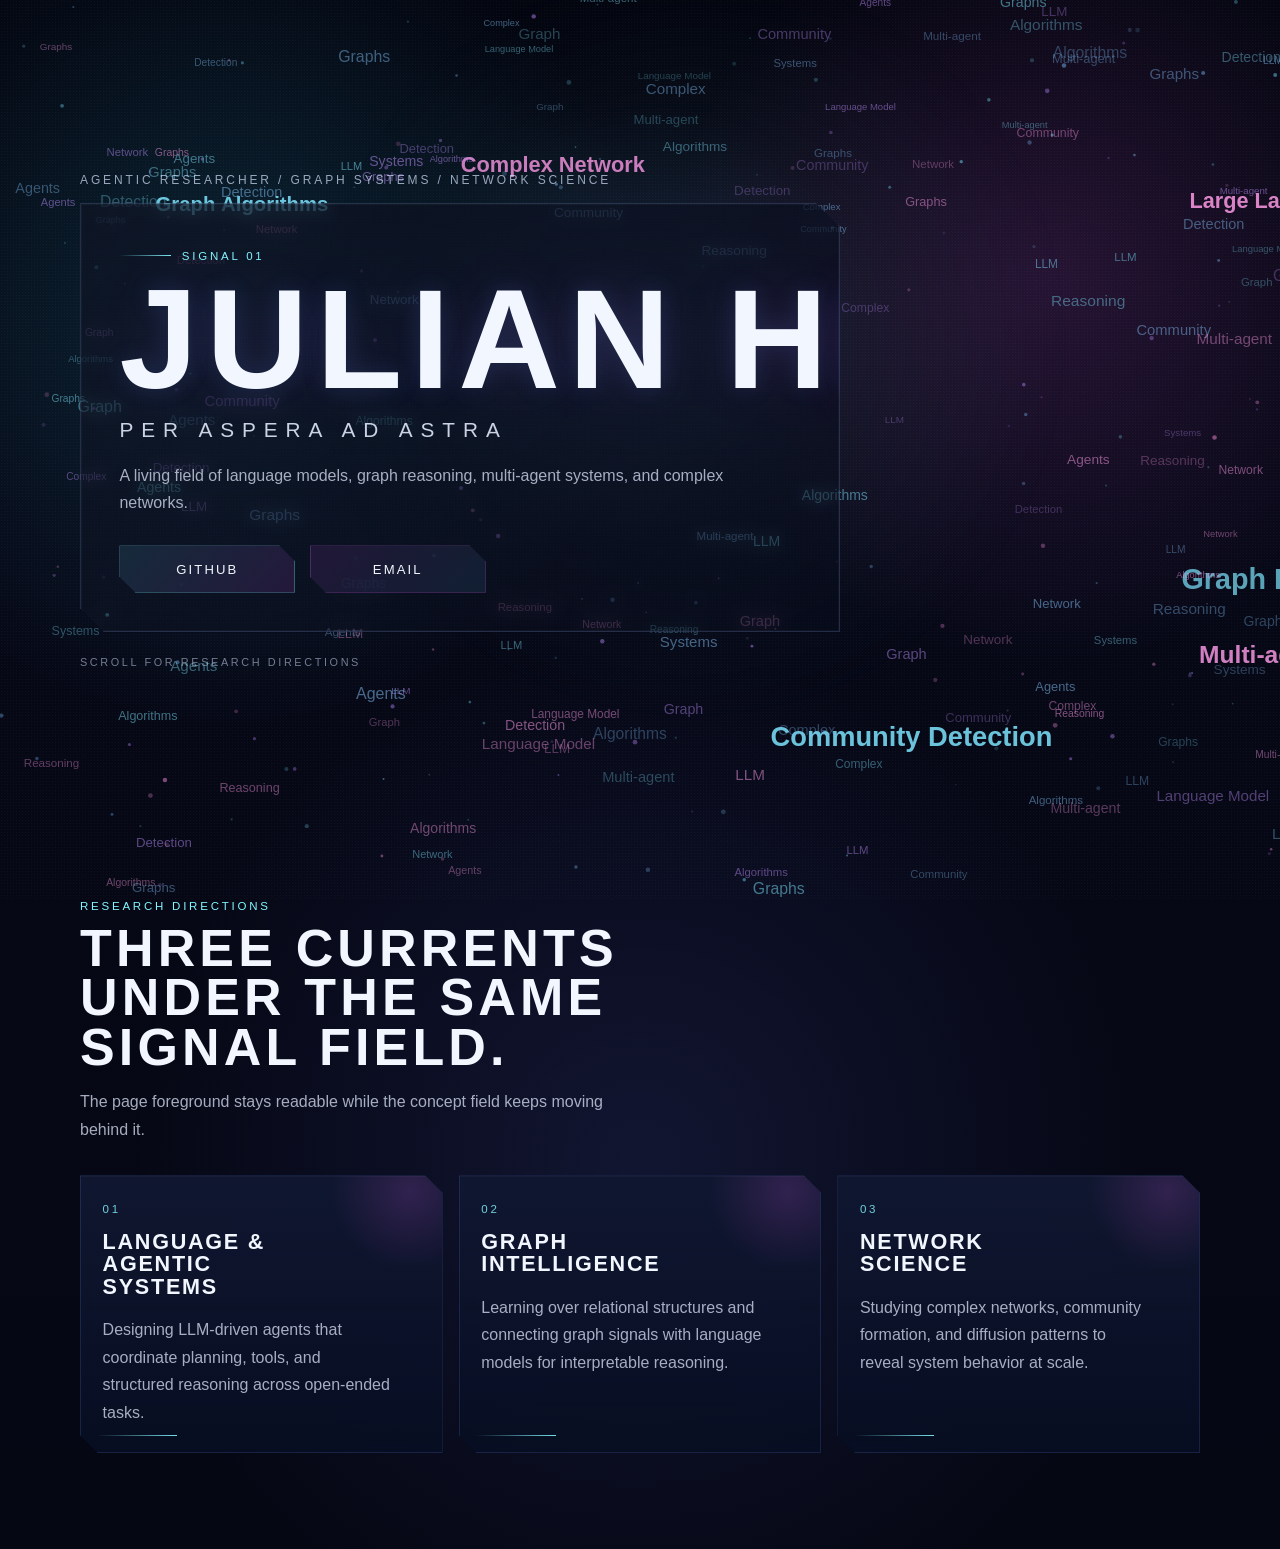
==== commit 608aed8c: "Hide placeholder email link" ====
--- a/index.html
+++ b/index.html
@@ -39,7 +39,7 @@
               >
                 GitHub
               </a>
-              <a id="email-link" class="hero__action hero__action--secondary" href="mailto:your-email@example.com">
+              <a id="email-link" class="hero__action hero__action--secondary" href="#" hidden>
                 Email
               </a>
             </div>
@@ -88,9 +88,6 @@
           </div>
         </section>
 
-        <section class="config-note" id="config-note" hidden>
-          <p>Replace the placeholder GitHub URL and email address in <code>main.js</code> before publishing.</p>
-        </section>
       </main>
     </div>
   </body>
